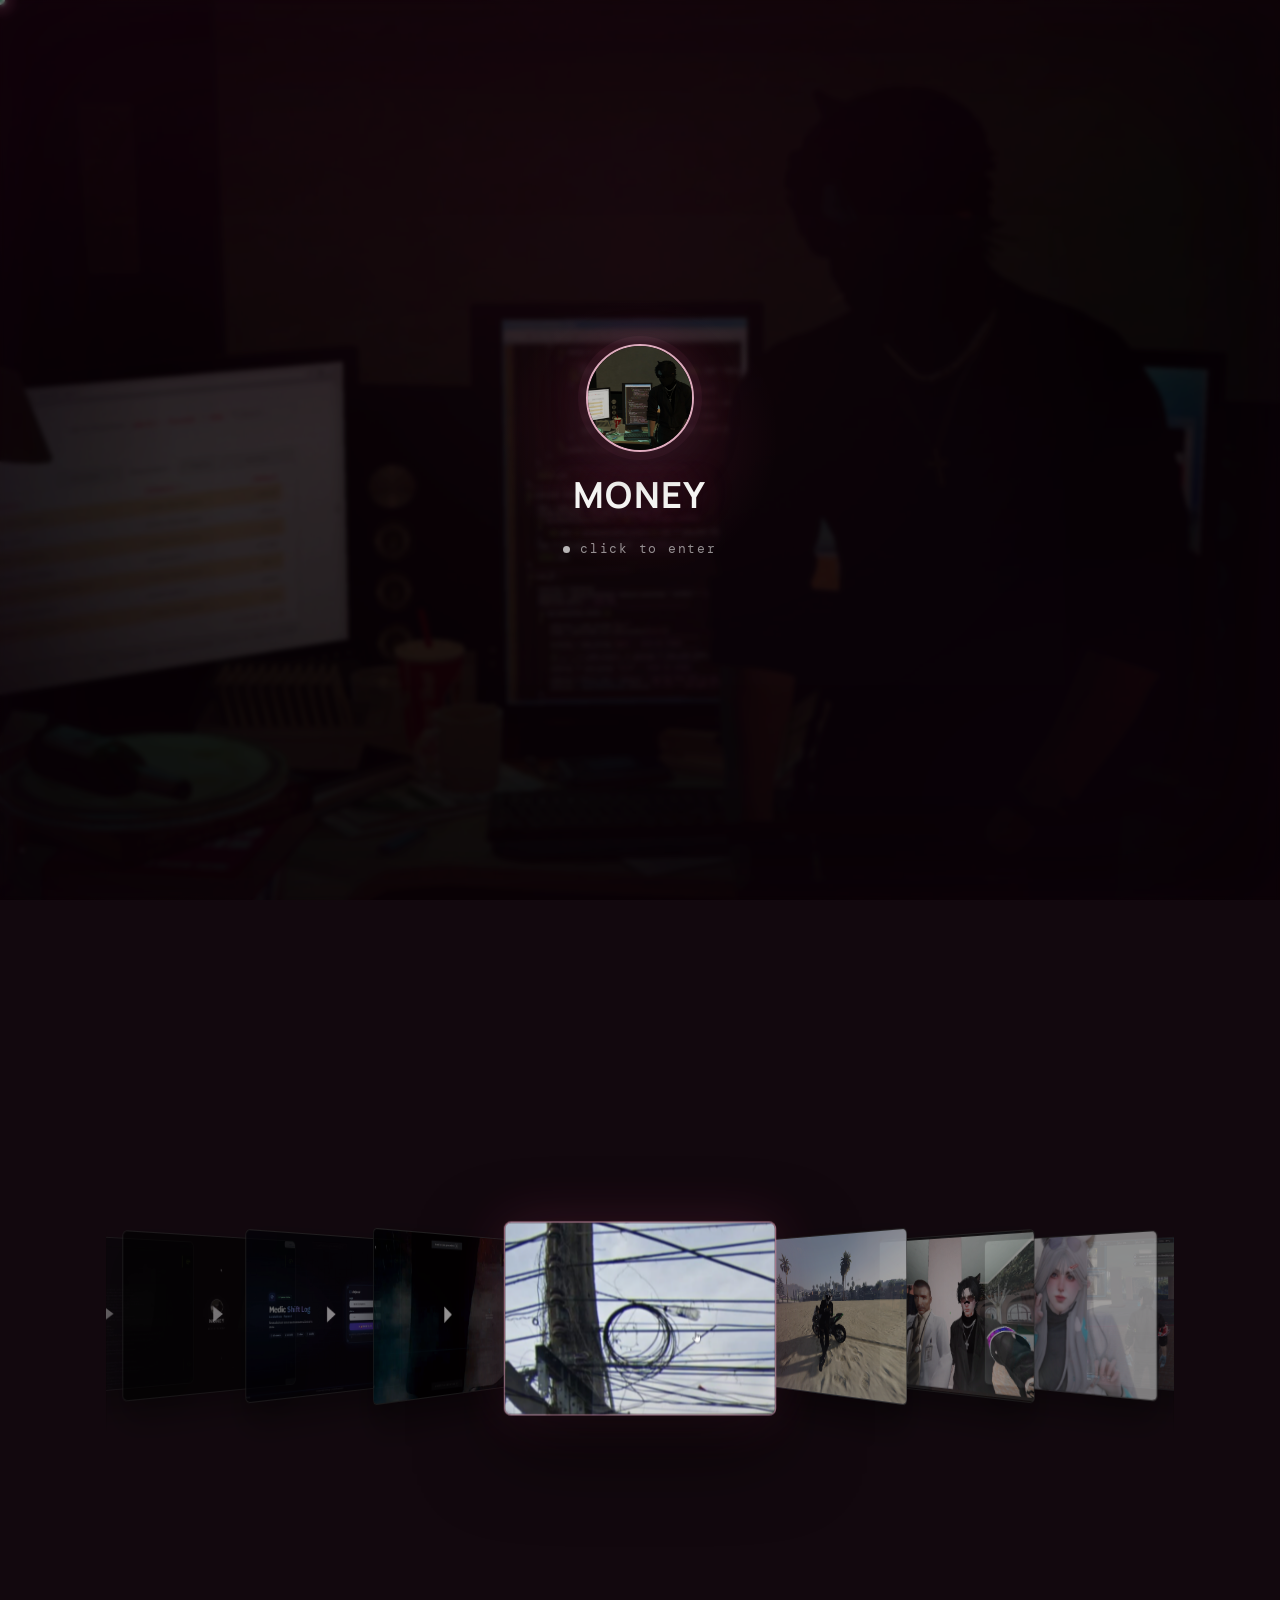
==== index.html @ 81a15182 "1111" ====
<!doctype html>
<html lang="th">
<head>
  <meta charset="UTF-8" />
  <meta name="viewport" content="width=device-width, initial-scale=1.0" />
  <title>talos · Profile</title>
  <link rel="preconnect" href="https://fonts.googleapis.com" />
  <link rel="preconnect" href="https://fonts.gstatic.com" crossorigin />
  <link href="https://fonts.googleapis.com/css2?family=DM+Mono:wght@400;500&family=Manrope:wght@400;500;600;700;800&display=swap" rel="stylesheet" />
  <link rel="stylesheet" href="style.css" />
  <link rel="stylesheet" href="theme-222.css" />
  <link rel="stylesheet" href="theme-noir.css" />
  <script src="https://cdnjs.cloudflare.com/ajax/libs/gsap/3.12.5/gsap.min.js" defer></script>
</head>
<body class="locked">
  <!-- Enter gate -->
  <div class="enter-gate" id="enterGate" role="button" tabindex="0" aria-label="คลิกเพื่อเข้าสู่โปรไฟล์">
    <div class="enter-inner">
      <div class="enter-avatar">
        <img src="photo.png" alt="" />
      </div>
      <h2 class="enter-name">MONEY</h2>
      <p class="enter-hint">
        <span class="enter-pulse"></span>
        click to enter
      </p>
    </div>
  </div>

  <!-- Scroll progress bar -->
  <div class="scroll-progress" id="scrollProgress" aria-hidden="true"></div>

  <!-- Soft custom cursor + trail -->
  <div class="cursor" id="cursor" aria-hidden="true"></div>
  <div class="cursor-glow" id="cursorGlow" aria-hidden="true"></div>
  <div class="cursor-trail" id="cursorTrail" aria-hidden="true"></div>

  <!-- Video Background -->
  <div class="video-bg" aria-hidden="true">
    <video id="bgVideo" autoplay muted loop playsinline poster="photo.png">
      <source src="" type="video/mp4" />
    </video>
  </div>
  <div class="video-overlay" aria-hidden="true"></div>
  <div class="noise" aria-hidden="true"></div>

  <!-- Floating particles -->
  <div class="particles" id="particles" aria-hidden="true"></div>

  <!-- Toast -->
  <div class="toast" id="toast" role="status" aria-live="polite"></div>

  <!-- Lightbox -->
  <div class="lightbox" id="lightbox" role="dialog" aria-modal="true" aria-label="ดูผลงานขนาดใหญ่" hidden>
    <button class="lightbox-close" id="lightboxClose" aria-label="ปิด">&times;</button>
    <button type="button" class="lightbox-nav lb-prev" id="lightboxPrev" aria-label="ก่อนหน้า">
      <svg viewBox="0 0 24 24"><path d="M15 18l-6-6 6-6"/></svg>
    </button>
    <button type="button" class="lightbox-nav lb-next" id="lightboxNext" aria-label="ถัดไป">
      <svg viewBox="0 0 24 24"><path d="M9 18l6-6-6-6"/></svg>
    </button>
    <div class="lightbox-frame">
      <img id="lightboxImg" src="" alt="" />
      <video id="lightboxVideo" playsinline controls hidden></video>
    </div>
    <p class="lightbox-caption" id="lightboxCaption"></p>
    <p class="lightbox-count" id="lightboxCount"></p>
  </div>

  <!-- ========== HERO / PROFILE ========== -->
  <section class="hero">
    <article class="profile" aria-label="Profile card">
      <div class="bio-sparkles" aria-hidden="true">
        <i></i><i></i><i></i><i></i><i></i><i></i><i></i><i></i>
        <i></i><i></i><i></i><i></i><i></i><i></i><i></i><i></i>
      </div>
      <div class="banner">
        <video id="bannerVideo" autoplay muted loop playsinline>
          <source src="" type="video/mp4" />
        </video>
        <div class="views-badge">
          <svg viewBox="0 0 24 24" fill="none" stroke="currentColor" stroke-width="2">
            <path d="M1 12s4-8 11-8 11 8 11 8-4 8-11 8-11-8-11-8z"/>
            <circle cx="12" cy="12" r="3"/>
          </svg>
          soft
        </div>
      </div>

      <div class="profile-body">
        <div class="avatar-row">
          <div class="avatar">
            <img src="photo.png" alt="prasitchok" />
          </div>
          <div class="name-block">
            <h1 class="name-scatter" id="nameScatter" aria-label="talos blackagency">talos blackagency</h1>
            <p class="status-pill" id="statusPill">
              <span class="status-dot"></span>
              <span id="statusText">online · quiet</span>
            </p>
            <p class="greeting" id="greeting" aria-live="polite"></p>
            <p class="tagline" id="tagline"><span class="typed"></span><span class="caret">|</span></p>
          </div>
        </div>

        <p class="bio">
          I don't know how much longer I can endure this,<br />
          but right now I'm so tired I can barely... hold it in.
        </p>

        <nav class="socials" aria-label="Social links">
          <a href="https://www.instagram.com/etml_1/?hl=en" target="_blank" rel="noopener noreferrer" aria-label="Instagram" data-toast="เปิด Instagram">
            <svg viewBox="0 0 24 24" aria-hidden="true">
              <rect x="3" y="3" width="18" height="18" rx="5"/>
              <circle cx="12" cy="12" r="4"/>
              <circle cx="17.5" cy="6.5" r="1.15"/>
            </svg>
          </a>
          <a href="https://www.facebook.com/prasitchok.chinarin" target="_blank" rel="noopener noreferrer" aria-label="Facebook" data-toast="เปิด Facebook">
            <svg viewBox="0 0 24 24" aria-hidden="true">
              <path d="M14 9h3V6h-3c-1.7 0-3 1.3-3 3v2H8v3h3v7h3v-7h3l1-3h-4V9c0-.6.4-1 1-1z"/>
            </svg>
          </a>
          <a href="https://open.spotify.com/user/315b37264nlsnpndjd7tzvykpffi?si=e87f2262fc4d4c30" target="_blank" rel="noopener noreferrer" aria-label="Spotify" data-toast="เปิด Spotify">
            <svg viewBox="0 0 24 24" aria-hidden="true">
              <circle cx="12" cy="12" r="10"/>
              <path class="wave" d="M7 9.2c3.4-1 7.2-.7 10.1.6M7.8 12.2c2.8-.7 5.9-.5 8.3.5M8.7 15c2.1-.4 4.4-.2 6.3.5"/>
            </svg>
          </a>
          <a href="https://steamcommunity.com/profiles/76561198766387422/" target="_blank" rel="noopener noreferrer" aria-label="Steam" data-toast="เปิด Steam">
            <svg viewBox="0 0 24 24" aria-hidden="true">
              <path d="M11.979 0C5.678 0 .511 4.86.022 11.19l6.432 2.658c.545-.371 1.203-.59 1.912-.59.063 0 .125.004.188.006l2.861-4.142V8.91c0-2.495 2.028-4.524 4.524-4.524 2.494 0 4.524 2.031 4.524 4.527s-2.03 4.525-4.524 4.525h-.105l-4.076 2.911c0 .052.004.105.004.159 0 1.875-1.515 3.396-3.39 3.396-1.635 0-3.016-1.173-3.331-2.727L.436 15.27C1.962 20.607 6.53 24 11.979 24c6.627 0 11.999-5.373 11.999-12S18.606 0 11.979 0zM7.544 18.21l-1.473-.608c.268.789.979 1.357 1.849 1.357 1.061 0 1.923-.865 1.923-1.923 0-.849-.583-1.563-1.369-1.799l1.523.628c.831.343 1.246 1.295.902 2.126-.343.831-1.294 1.247-2.125.902-.03-.012-.06-.027-.09-.042.0.0.0.0.0.0zm9.491-7.453c-1.666 0-3.018-1.352-3.018-3.019 0-1.666 1.352-3.018 3.018-3.018 1.667 0 3.019 1.352 3.019 3.018 0 1.667-1.352 3.019-3.019 3.019zm0-5.009c-1.1 0-1.99.889-1.99 1.99 0 1.1.89 1.991 1.99 1.991s1.991-.891 1.991-1.991c0-1.101-.891-1.99-1.991-1.99z"/>
            </svg>
          </a>
          <button class="share-btn" id="shareBtn" aria-label="Copy link" title="คัดลอกลิงก์" data-toast="คัดลอกลิงก์แล้ว">
            <svg viewBox="0 0 24 24" fill="none" stroke="currentColor" stroke-width="2" stroke-linecap="round" stroke-linejoin="round">
              <circle cx="18" cy="5" r="3"/><circle cx="6" cy="12" r="3"/><circle cx="18" cy="19" r="3"/>
              <path d="M8.59 13.51l6.83 3.98M15.41 6.51l-6.82 3.98"/>
            </svg>
          </button>
        </nav>

        <!-- Music player -->
        <div class="player" role="region" aria-label="Music player">
          <div class="player-cover" id="playerCover">
            <img src="photo.png" alt="" />
          </div>
          <div class="player-info">
            <div class="player-meta">
              <div class="player-title" id="playerTitle">Insomnia</div>
              <div class="player-artist" id="playerArtist">slowed + reverb</div>
            </div>
            <div class="progress-wrap">
              <span class="time" id="currentTime">0:00</span>
              <div class="progress" id="progress" role="slider" aria-label="Seek" aria-valuemin="0" aria-valuemax="100" aria-valuenow="0" tabindex="0">
                <div class="progress-bar" id="progressBar"></div>
              </div>
              <span class="time end" id="duration">2:42</span>
            </div>
            <!-- Simple visualizer -->
            <div class="viz" id="viz" aria-hidden="true">
              <span></span><span></span><span></span><span></span><span></span><span></span><span></span><span></span>
            </div>
            <!-- Lyrics snippet -->
            <p class="lyrics-snippet" id="lyricsSnippet" aria-live="polite"></p>
          </div>
          <div class="player-controls">
            <div class="vol-wrap">
              <button class="ctrl-btn vol-btn" id="muteBtn" aria-label="Mute / Unmute" title="ปิดเสียง">
                <svg id="volIcon" viewBox="0 0 24 24"><path d="M11 5L6 9H2v6h4l5 4V5zm7.07 1.93a9 9 0 0 1 0 10.14M15.54 8.46a5 5 0 0 1 0 7.08"/></svg>
              </button>
              <input type="range" class="vol-slider" id="volSlider" min="0" max="1" step="0.02" value="0.7" aria-label="Volume" />
            </div>
            <button class="ctrl-btn play-btn" id="playBtn" aria-label="Play / Pause" title="เล่น / หยุด (Space)">
              <svg id="playIcon" viewBox="0 0 24 24"><path d="M8 5v14l11-7z"/></svg>
            </button>
          </div>
        </div>
      </div>
    </article>

    <div class="scroll-hint" aria-hidden="true">
      <span>scroll</span>
      <svg viewBox="0 0 24 24" fill="none" stroke="currentColor" stroke-width="2">
        <path d="M12 5v14M5 12l7 7 7-7"/>
      </svg>
    </div>
  </section>

  <!-- ========== WORKS · COVERFLOW ========== -->
  <section class="works" id="works" aria-label="ผลงาน">
    <header class="works-header reveal">
      <h2>ผลงาน · Works</h2>
      <p>coverflow · photos · clips</p>
    </header>

    <div class="orbit-filters reveal" role="tablist" aria-label="ประเภทผลงาน">
      <button type="button" class="orbit-filter is-active" data-filter="all" role="tab" aria-selected="true">ทั้งหมด</button>
      <button type="button" class="orbit-filter" data-filter="photo" role="tab" aria-selected="false">ภาพ</button>
      <button type="button" class="orbit-filter" data-filter="video" role="tab" aria-selected="false">วิดีโอ</button>
    </div>

    <div class="cf-stage reveal" id="cfStage">
      <div class="cf-viewport" id="cfViewport">
        <div class="cf-track" id="cfTrack"></div>
      </div>

      <div class="cf-meta">
        <span class="orbit-tag" id="cfTag">photo</span>
        <h3 class="cf-title" id="cfTitle">Light City · night drive</h3>
        <p class="cf-sub" id="cfSub">FiveM still</p>
      </div>

      <div class="orbit-controls">
        <button type="button" class="orbit-nav" id="cfPrev" aria-label="ก่อนหน้า">
          <svg viewBox="0 0 24 24"><path d="M15 18l-6-6 6-6"/></svg>
        </button>
        <button type="button" class="orbit-nav" id="cfNext" aria-label="ถัดไป">
          <svg viewBox="0 0 24 24"><path d="M9 18l6-6-6-6"/></svg>
        </button>
      </div>
    </div>

    <p class="orbit-hint">drag · click cover · autoflow</p>
  </section>

  <!-- Footer -->
  <footer class="site-footer">
    <p>© 2026 talos blackagency · soft nights only</p>
  </footer>

  <audio id="audio" preload="metadata" loop>
    <source src="Insomnia slowed reverb.mp3" type="audio/mpeg" />
  </audio>

  <script>
    /* ========== Random video pair (bg + banner) + theme/song ========== */
    (function () {
      const clips = [
        'ssstik.io_@soul.blr_1779080280199.mp4',
        '222.mp4'
      ];
      const pick = clips[Math.floor(Math.random() * clips.length)];
      window.__bgClip = pick;
      const profileImage = pick === 'ssstik.io_@soul.blr_1779080280199.mp4'
        ? 'photo.png'
        : 'photo.png';
      document.querySelectorAll('.enter-avatar img, .avatar img, .player-cover img').forEach((img) => {
        img.src = profileImage;
      });

      const bg = document.getElementById('bgVideo');
      const banner = document.getElementById('bannerVideo');
      if (bg) {
        const src = bg.querySelector('source');
        if (src) src.src = pick;
        bg.load();
      }
      if (banner) {
        const src = banner.querySelector('source');
        if (src) src.src = pick;
        banner.load();
      }

      // ssstik.io (rain/kingslayer edit) → ธีม noir แดง-เหล็กเย็น
      window.__audioStartAt = 0;
      if (pick === 'ssstik.io_@soul.blr_1779080280199.mp4') {
        document.body.classList.add('theme-noir');
      }

      // 222.mp4 → ธีมอุ่น + เพลง Ariana remix (เริ่มที่ 0:33)
      if (pick === '222.mp4') {
        document.body.classList.add('theme-alt');
        window.__audioStartAt = 33;
        const audio = document.getElementById('audio');
        const srcEl = audio && audio.querySelector('source');
        if (srcEl) {
          srcEl.src = 'bye-into-you-remix.mp3';
          audio.load();
        }
        const title = document.getElementById('playerTitle');
        const artist = document.getElementById('playerArtist');
        const durationEl = document.getElementById('duration');
        if (title) title.textContent = 'bye × Into You';
        if (artist) artist.textContent = 'Ariana Grande · Altare Remix';
        if (durationEl) durationEl.textContent = '9:50';

        if (audio) {
          const seekStart = () => {
            if (audio.currentTime < window.__audioStartAt) {
              audio.currentTime = window.__audioStartAt;
            }
          };
          audio.addEventListener('loadedmetadata', seekStart);
          audio.addEventListener('canplay', seekStart);
        }
      }
    })();

    /* ========== Enter gate ========== */
    const enterGate = document.getElementById('enterGate');
    const reduceMotion = window.matchMedia('(prefers-reduced-motion: reduce)').matches;
    const isTouch = matchMedia('(hover: none), (pointer: coarse)').matches;

    function enterSite() {
      if (!document.body.classList.contains('locked')) return;
      document.body.classList.remove('locked');
      document.body.classList.add('entered');
      enterGate.classList.add('fade-out');
      setTimeout(() => {
        enterGate.style.display = 'none';
      }, reduceMotion ? 0 : 700);

      // เริ่มเพลงทันทีเมื่อกด enter
      const bgAudio = document.getElementById('audio');
      if (bgAudio) {
        const startAt = window.__audioStartAt || 0;
        if (startAt > 0) bgAudio.currentTime = startAt;
        bgAudio.play().catch(() => {});
      }
    }

    if (enterGate) {
      enterGate.addEventListener('click', enterSite);
      enterGate.addEventListener('keydown', (e) => {
        if (e.code === 'Enter' || e.code === 'Space') {
          e.preventDefault();
          enterSite();
        }
      });
    }

    /* ========== Soft custom cursor + trail ========== */
    const cursor = document.getElementById('cursor');
    const cursorGlow = document.getElementById('cursorGlow');
    const cursorTrail = document.getElementById('cursorTrail');

    if (!isTouch && !reduceMotion) {
      document.body.classList.add('has-custom-cursor');
      let cx = 0, cy = 0, gx = 0, gy = 0;
      const trailDots = [];
      const TRAIL_COUNT = 10;

      for (let i = 0; i < TRAIL_COUNT; i++) {
        const d = document.createElement('span');
        d.className = 'trail-dot';
        d.style.opacity = String(0.35 * (1 - i / TRAIL_COUNT));
        d.style.width = d.style.height = (5 - i * 0.28) + 'px';
        cursorTrail.appendChild(d);
        trailDots.push({ el: d, x: 0, y: 0 });
      }

      window.addEventListener('mousemove', (e) => {
        cx = e.clientX;
        cy = e.clientY;
        cursor.style.transform = `translate3d(${cx}px, ${cy}px, 0)`;
      }, { passive: true });

      function glowLoop() {
        gx += (cx - gx) * 0.12;
        gy += (cy - gy) * 0.12;
        cursorGlow.style.transform = `translate3d(${gx}px, ${gy}px, 0)`;

        let px = cx, py = cy;
        for (let i = 0; i < trailDots.length; i++) {
          const d = trailDots[i];
          d.x += (px - d.x) * (0.28 - i * 0.018);
          d.y += (py - d.y) * (0.28 - i * 0.018);
          d.el.style.transform = `translate3d(${d.x}px, ${d.y}px, 0)`;
          px = d.x;
          py = d.y;
        }
        requestAnimationFrame(glowLoop);
      }
      glowLoop();

      document.querySelectorAll('a, button, .slide, .slider-btn, .progress, .ctrl-btn, .vol-slider, .share-btn, .cf-cover').forEach((el) => {
        el.addEventListener('mouseenter', () => document.body.classList.add('cursor-hover'));
        el.addEventListener('mouseleave', () => document.body.classList.remove('cursor-hover'));
      });
    }

    /* ========== Time-of-day greeting ========== */
    (function () {
      const el = document.getElementById('greeting');
      if (!el) return;
      function pad(n) { return String(n).padStart(2, '0'); }
      function updateGreeting() {
        const now = new Date();
        const h = now.getHours();
        const m = now.getMinutes();
        let phrase = 'good evening';
        if (h >= 5 && h < 12) phrase = 'good morning';
        else if (h >= 12 && h < 17) phrase = 'good afternoon';
        else if (h >= 17 && h < 21) phrase = 'good evening';
        else phrase = 'good night';
        el.textContent = phrase + ' · ' + pad(h) + ':' + pad(m);
      }
      updateGreeting();
      setInterval(updateGreeting, 30000);
    })();

    /* ========== Toast ========== */
    const toastEl = document.getElementById('toast');
    let toastTimer = null;
    function showToast(msg) {
      toastEl.textContent = msg;
      toastEl.classList.add('show');
      clearTimeout(toastTimer);
      toastTimer = setTimeout(() => toastEl.classList.remove('show'), 2200);
    }

    document.querySelectorAll('.socials a').forEach((a) => {
      a.addEventListener('click', () => {
        const msg = a.getAttribute('data-toast') || 'เปิดลิงก์';
        showToast(msg);
      });
    });

    /* ========== Share / Copy link ========== */
    const shareBtn = document.getElementById('shareBtn');
    shareBtn.addEventListener('click', async () => {
      const url = window.location.href;
      try {
        await navigator.clipboard.writeText(url);
        showToast('คัดลอกลิงก์แล้ว ✓');
      } catch {
        // fallback
        const ta = document.createElement('textarea');
        ta.value = url;
        ta.style.position = 'fixed';
        ta.style.opacity = '0';
        document.body.appendChild(ta);
        ta.select();
        try {
          document.execCommand('copy');
          showToast('คัดลอกลิงก์แล้ว ✓');
        } catch {
          showToast('คัดลอกไม่สำเร็จ');
        }
        document.body.removeChild(ta);
      }
    });

    /* ========== Typing effect (tagline) ========== */
    const typedEl = document.querySelector('.typed');
    const caretEl = document.querySelector('.caret');
    const phrases = ['quiet soul · soft nights', 'เก็บความเงียบไว้', 'slow songs · blurry lights'];
    let phraseIdx = 0, charIdx = 0, deleting = false;

    function typeLoop() {
      if (!typedEl) return;
      const current = phrases[phraseIdx];
      if (!deleting) {
        typedEl.textContent = current.slice(0, charIdx + 1);
        charIdx++;
        if (charIdx === current.length) {
          deleting = true;
          setTimeout(typeLoop, 1800);
          return;
        }
        setTimeout(typeLoop, 70 + Math.random() * 40);
      } else {
        typedEl.textContent = current.slice(0, charIdx - 1);
        charIdx--;
        if (charIdx === 0) {
          deleting = false;
          phraseIdx = (phraseIdx + 1) % phrases.length;
          setTimeout(typeLoop, 400);
          return;
        }
        setTimeout(typeLoop, 35);
      }
    }
    if (!reduceMotion) setTimeout(typeLoop, 600);
    else if (typedEl) typedEl.textContent = phrases[0];

    /* ========== Name scatter — spring physics ========== */
    (function () {
      const nameEl = document.getElementById('nameScatter');
      if (!nameEl || reduceMotion || isTouch) return;

      const text = nameEl.textContent.trim();
      nameEl.textContent = '';
      const letters = [];

      for (let i = 0; i < text.length; i++) {
        const ch = text[i];
        const span = document.createElement('span');
        span.className = 'letter' + (ch === ' ' ? ' space' : '');
        span.textContent = ch === ' ' ? '\u00A0' : ch;
        nameEl.appendChild(span);
        letters.push({ el: span, x: 0, y: 0, vx: 0, vy: 0 });
      }

      const RADIUS = 120;
      const STRENGTH = 2.8;
      const STIFFNESS = 0.08;
      const DAMPING = 0.78;
      const MAX_FORCE = 48;

      let mouseX = -9999, mouseY = -9999;
      let raf = null;

      function onMove(e) {
        mouseX = e.clientX;
        mouseY = e.clientY;
        if (!raf) raf = requestAnimationFrame(tick);
      }

      function onLeave() {
        mouseX = -9999;
        mouseY = -9999;
        if (!raf) raf = requestAnimationFrame(tick);
      }

      function tick() {
        let stillMoving = false;
        for (let i = 0; i < letters.length; i++) {
          const L = letters[i];
          if (L.el.classList.contains('space')) continue;

          const rect = L.el.getBoundingClientRect();
          const cx = rect.left + rect.width / 2 - L.x;
          const cy = rect.top + rect.height / 2 - L.y;
          const dx = cx + L.x - mouseX;
          const dy = cy + L.y - mouseY;
          const dist = Math.sqrt(dx * dx + dy * dy) || 0.001;

          let fx = 0, fy = 0;
          if (dist < RADIUS) {
            const t = 1 - dist / RADIUS;
            const force = Math.min(MAX_FORCE, STRENGTH * t * t * 40);
            fx = (dx / dist) * force;
            fy = (dy / dist) * force;
            L.el.classList.add('is-active');
          } else {
            L.el.classList.remove('is-active');
          }

          fx += -L.x * STIFFNESS;
          fy += -L.y * STIFFNESS;

          L.vx = (L.vx + fx) * DAMPING;
          L.vy = (L.vy + fy) * DAMPING;
          L.x += L.vx;
          L.y += L.vy;

          if (Math.abs(L.vx) < 0.02 && Math.abs(L.vy) < 0.02 &&
              Math.abs(L.x) < 0.15 && Math.abs(L.y) < 0.15) {
            L.vx = L.vy = 0;
            L.x = L.y = 0;
          } else {
            stillMoving = true;
          }

          L.el.style.transform = `translate3d(${L.x.toFixed(2)}px, ${L.y.toFixed(2)}px, 0)`;
        }

        if (stillMoving) raf = requestAnimationFrame(tick);
        else raf = null;
      }

      window.addEventListener('mousemove', onMove, { passive: true });
      nameEl.addEventListener('mouseleave', onLeave);
    })();

    /* ========== Music player ========== */
    const audio = document.getElementById('audio');
    const playBtn = document.getElementById('playBtn');
    const playIcon = document.getElementById('playIcon');
    const muteBtn = document.getElementById('muteBtn');
    const volIcon = document.getElementById('volIcon');
    const volSlider = document.getElementById('volSlider');
    const progress = document.getElementById('progress');
    const progressBar = document.getElementById('progressBar');
    const currentTimeEl = document.getElementById('currentTime');
    const durationEl = document.getElementById('duration');
    const playerCover = document.getElementById('playerCover');
    const viz = document.getElementById('viz');
    const lyricsSnippet = document.getElementById('lyricsSnippet');
    const statusText = document.getElementById('statusText');
    const statusPill = document.getElementById('statusPill');

    const playSvg = '<path d="M8 5v14l11-7z"/>';
    const pauseSvg = '<path d="M6 5h4v14H6zm8 0h4v14h-4z"/>';
    const volOnSvg = '<path d="M11 5L6 9H2v6h4l5 4V5zm7.07 1.93a9 9 0 0 1 0 10.14M15.54 8.46a5 5 0 0 1 0 7.08"/>';
    const volOffSvg = '<path d="M11 5L6 9H2v6h4l5 4V5zM23 9l-6 6M17 9l6 6"/>';
    const volLowSvg = '<path d="M11 5L6 9H2v6h4l5 4V5zm5.54 3.46a5 5 0 0 1 0 7.08"/>';

    // Time-synced lyrics (instrumental / no clear vocals)
    const lyricsTimeline = [
      { t: 0, text: '' }
    ];
    let lastLyricText = null;

    function updateLyrics() {
      if (!lyricsSnippet || audio.paused) return;
      const t = audio.currentTime;
      let line = '';
      for (let i = lyricsTimeline.length - 1; i >= 0; i--) {
        if (t >= lyricsTimeline[i].t) {
          line = lyricsTimeline[i].text;
          break;
        }
      }
      if (line !== lastLyricText) {
        lastLyricText = line;
        if (!line) {
          lyricsSnippet.classList.remove('show');
          setTimeout(() => { if (!lastLyricText) lyricsSnippet.textContent = ''; }, 280);
        } else {
          lyricsSnippet.classList.remove('show');
          setTimeout(() => {
            if (lastLyricText === line) {
              lyricsSnippet.textContent = line;
              lyricsSnippet.classList.add('show');
            }
          }, 160);
        }
      }
    }

    function stopLyrics() {
      lastLyricText = null;
      if (lyricsSnippet) {
        lyricsSnippet.classList.remove('show');
        setTimeout(() => { lyricsSnippet.textContent = ''; }, 280);
      }
    }

    function formatTime(s) {
      if (!isFinite(s)) return '0:00';
      const m = Math.floor(s / 60);
      const sec = Math.floor(s % 60);
      return m + ':' + String(sec).padStart(2, '0');
    }

    function updateVolIcon(vol, muted) {
      if (muted || vol === 0) {
        volIcon.innerHTML = volOffSvg;
      } else if (vol < 0.45) {
        volIcon.innerHTML = volLowSvg;
      } else {
        volIcon.innerHTML = volOnSvg;
      }
    }

    // Init volume
    audio.volume = parseFloat(volSlider.value);
    updateVolIcon(audio.volume, audio.muted);

    function togglePlay() {
      if (audio.paused) {
        const startAt = window.__audioStartAt || 0;
        // ถ้ายังอยู่ก่อนจุดเริ่ม (รวมตอน loop กลับมา) → กระโดดไปจุดเริ่ม
        if (startAt > 0 && audio.currentTime < startAt) {
          audio.currentTime = startAt;
        }
        audio.play().catch(() => {});
      } else {
        audio.pause();
      }
    }

    audio.addEventListener('loadedmetadata', () => {
      durationEl.textContent = formatTime(audio.duration);
      const startAt = window.__audioStartAt || 0;
      if (startAt > 0 && audio.currentTime < startAt) {
        audio.currentTime = startAt;
      }
    });

    audio.addEventListener('timeupdate', () => {
      if (!audio.duration) return;
      // หลัง loop กลับไปต้นไฟล์ → กระโดดไปจุดเริ่มธีม 222
      const startAt = window.__audioStartAt || 0;
      if (startAt > 0 && audio.currentTime < startAt - 0.15 && audio.currentTime < 1) {
        audio.currentTime = startAt;
      }
      const pct = (audio.currentTime / audio.duration) * 100;
      progressBar.style.width = pct + '%';
      progress.setAttribute('aria-valuenow', Math.round(pct));
      currentTimeEl.textContent = formatTime(audio.currentTime);
      updateLyrics();
    });

    playBtn.addEventListener('click', togglePlay);

    muteBtn.addEventListener('click', () => {
      audio.muted = !audio.muted;
      updateVolIcon(audio.volume, audio.muted);
      muteBtn.setAttribute('aria-label', audio.muted ? 'Unmute' : 'Mute');
      showToast(audio.muted ? 'ปิดเสียง' : 'เปิดเสียง');
    });

    volSlider.addEventListener('input', () => {
      const v = parseFloat(volSlider.value);
      audio.volume = v;
      if (v > 0 && audio.muted) {
        audio.muted = false;
      }
      updateVolIcon(v, audio.muted);
    });

    /* Drag + click seek */
    let seeking = false;
    function seekFromEvent(e) {
      const rect = progress.getBoundingClientRect();
      const clientX = e.touches ? e.touches[0].clientX : e.clientX;
      const x = Math.max(0, Math.min(1, (clientX - rect.left) / rect.width));
      if (audio.duration) {
        audio.currentTime = x * audio.duration;
        progressBar.style.width = (x * 100) + '%';
        lastLyricText = null;
        updateLyrics();
      }
    }

    progress.addEventListener('mousedown', (e) => {
      seeking = true;
      seekFromEvent(e);
      e.preventDefault();
    });
    progress.addEventListener('touchstart', (e) => {
      seeking = true;
      seekFromEvent(e);
    }, { passive: true });

    window.addEventListener('mousemove', (e) => { if (seeking) seekFromEvent(e); });
    window.addEventListener('touchmove', (e) => { if (seeking) seekFromEvent(e); }, { passive: true });
    window.addEventListener('mouseup', () => { seeking = false; });
    window.addEventListener('touchend', () => { seeking = false; });

    progress.addEventListener('click', (e) => {
      if (!seeking) seekFromEvent(e);
    });

    /* Spacebar play/pause */
    window.addEventListener('keydown', (e) => {
      if (e.code === 'Space' && !e.repeat) {
        const tag = (e.target.tagName || '').toLowerCase();
        if (tag === 'input' || tag === 'textarea' || e.target.isContentEditable) return;
        e.preventDefault();
        togglePlay();
      }
      if (e.code === 'Escape') closeLightbox();
    });

    audio.addEventListener('pause', () => {
      playIcon.innerHTML = playSvg;
      playerCover.classList.remove('spinning');
      viz.classList.remove('active');
      stopLyrics();
      statusText.textContent = 'online · quiet';
      statusPill.classList.remove('listening');
    });
    audio.addEventListener('play', () => {
      playIcon.innerHTML = pauseSvg;
      playerCover.classList.add('spinning');
      viz.classList.add('active');
      lastLyricText = null; // force refresh on resume/seek
      updateLyrics();
      statusText.textContent = 'online · listening';
      statusPill.classList.add('listening');
    });

    /* ========== Scroll progress bar ========== */
    const scrollProgress = document.getElementById('scrollProgress');
    function updateScrollProgress() {
      const scrollTop = window.scrollY || document.documentElement.scrollTop;
      const docHeight = document.documentElement.scrollHeight - window.innerHeight;
      const pct = docHeight > 0 ? (scrollTop / docHeight) * 100 : 0;
      scrollProgress.style.width = pct + '%';
    }
    window.addEventListener('scroll', updateScrollProgress, { passive: true });
    updateScrollProgress();

    /* ========== Lightbox ========== */
    const lightbox = document.getElementById('lightbox');
    const lightboxImg = document.getElementById('lightboxImg');
    const lightboxVideo = document.getElementById('lightboxVideo');
    const lightboxCaption = document.getElementById('lightboxCaption');
    const lightboxCount = document.getElementById('lightboxCount');
    const lightboxClose = document.getElementById('lightboxClose');
    const lightboxPrev = document.getElementById('lightboxPrev');
    const lightboxNext = document.getElementById('lightboxNext');
    let lbPool = [];
    let lbIndex = 0;

    function stopLightboxVideo() {
      if (!lightboxVideo) return;
      lightboxVideo.pause();
      lightboxVideo.removeAttribute('src');
      while (lightboxVideo.firstChild) lightboxVideo.removeChild(lightboxVideo.firstChild);
      lightboxVideo.hidden = true;
    }

    function renderLightboxItem() {
      const it = lbPool[lbIndex];
      if (!it) return;
      stopLightboxVideo();
      if (it.type === 'video') {
        lightboxImg.hidden = true;
        lightboxImg.src = '';
        lightboxVideo.hidden = false;
        lightboxVideo.poster = it.poster || '';
        const source = document.createElement('source');
        source.src = it.src;
        source.type = 'video/mp4';
        lightboxVideo.appendChild(source);
        lightboxVideo.load();
        lightboxVideo.play().catch(() => {});
      } else {
        lightboxVideo.hidden = true;
        lightboxImg.hidden = false;
        lightboxImg.src = it.src;
        lightboxImg.alt = it.caption;
      }
      lightboxCaption.textContent = it.caption || '';
      if (lightboxCount) {
        lightboxCount.textContent = (lbIndex + 1) + ' / ' + lbPool.length;
      }
    }

    function openLightbox(pool, index) {
      lbPool = pool && pool.length ? pool : [];
      lbIndex = Math.max(0, Math.min(index || 0, lbPool.length - 1));
      if (!lbPool.length) return;
      lightbox.hidden = false;
      renderLightboxItem();
      requestAnimationFrame(() => lightbox.classList.add('open'));
      document.body.style.overflow = 'hidden';
    }

    function closeLightbox() {
      lightbox.classList.remove('open');
      stopLightboxVideo();
      setTimeout(() => {
        lightbox.hidden = true;
        lightboxImg.src = '';
        document.body.style.overflow = '';
      }, 280);
    }

    function lightboxGo(delta) {
      if (!lbPool.length) return;
      lbIndex = (lbIndex + delta + lbPool.length) % lbPool.length;
      renderLightboxItem();
    }

    lightboxClose.addEventListener('click', closeLightbox);
    lightbox.addEventListener('click', (e) => {
      if (e.target === lightbox) closeLightbox();
    });
    lightboxPrev?.addEventListener('click', (e) => { e.stopPropagation(); lightboxGo(-1); });
    lightboxNext?.addEventListener('click', (e) => { e.stopPropagation(); lightboxGo(1); });

    /* ========== Coverflow Showcase ========== */
    (function () {
      const items = [
        { type: 'photo', src: 'image.png', caption: 'Light City · night drive', sub: 'FiveM still' },
        { type: 'photo', src: 'image1.png', caption: 'Talos · character still', sub: 'Portrait' },
        { type: 'photo', src: 'work-lightcity.png', caption: 'Light City · street lights', sub: 'Night city' },
        { type: 'photo', src: 'talos.png', caption: 'Talos · portrait', sub: 'Character' },
        { type: 'photo', src: '35ffb9fc-7023-404c-ab7f-39dd9eb3000f.jpg', caption: 'FiveM · night scene', sub: 'Scene' },
        { type: 'photo', src: '409e1687-d366-41a8-bccb-88c36313e09d.jpg', caption: 'FiveM · moment', sub: 'Moment' },
        { type: 'photo', src: '687089b8-09f9-4f2e-b01a-3ca0cbc752e9.jpg', caption: 'FiveM · clip still', sub: 'Still' },
        { type: 'photo', src: 'MedalTVGrandTheftAutoVFiveM20260705201322842.jpg', caption: 'FiveM · street', sub: 'Street' },
        { type: 'photo', src: 'MedalTVGrandTheftAutoVFiveM20260707224833032.thumbnail.jpg', caption: 'FiveM · thumbnail', sub: 'Capture' },
        { type: 'photo', src: 'monkey-roof.png', caption: 'FiveM · roof monkey', sub: 'Fun' },
        { type: 'photo', src: '6.png', caption: 'Art · officer portrait', sub: 'Art' },
        { type: 'photo', src: '5.2.png', caption: 'FiveM · desert chase', sub: 'Action' },
        { type: 'photo', src: '4.png', caption: 'FiveM · park pest', sub: 'Moment' },
        { type: 'photo', src: '3.png', caption: 'FiveM · medic crew', sub: 'Crew' },
        { type: 'photo', src: '2.png', caption: 'FiveM · xero crew', sub: 'Crew' },
        { type: 'photo', src: '1.png', caption: 'FiveM · highway bikers', sub: 'Ride' },
        { type: 'photo', src: '7.png', caption: 'FiveM · highway bikers', sub: 'Ride' },
        { type: 'video', src: '1.1.mp4', poster: 'vid-1.1.jpg', caption: 'Clip 01 · FiveM moment', sub: '0:06 · gameplay' },
        { type: 'video', src: '1.2.mp4', poster: 'vid-1.2.jpg', caption: 'Clip 02 · FiveM moment', sub: '0:13 · gameplay' },
        { type: 'video', src: '1.3.mp4', poster: 'vid-1.3.jpg', caption: 'Clip 03 · FiveM moment', sub: '0:13 · gameplay' },
        { type: 'video', src: '1.4.mp4', poster: 'vid-1.4.jpg', caption: 'Clip 04 · FiveM moment', sub: '0:13 · gameplay' }
      ];

      const stage = document.getElementById('cfStage');
      const track = document.getElementById('cfTrack');
      const titleEl = document.getElementById('cfTitle');
      const subEl = document.getElementById('cfSub');
      const tagEl = document.getElementById('cfTag');
      const prevBtn = document.getElementById('cfPrev');
      const nextBtn = document.getElementById('cfNext');
      const autoBtn = document.getElementById('cfAuto');
      const filters = Array.from(document.querySelectorAll('.orbit-filter'));
      if (!stage || !track) return;

      let filter = 'all';
      let pool = items.slice();
      let pos = 0;
      let active = 0;
      let autoSpin = !reduceMotion;
      let dragging = false;
      let lastX = 0;
      let dragAcc = 0;
      let autoTimer = null;
      let nodes = [];

      function visiblePool() {
        if (filter === 'all') return items.slice();
        return items.filter((it) => it.type === filter);
      }

      function pauseCoverVideos() {
        nodes.forEach((el) => {
          const v = el.querySelector('video');
          if (v) { v.pause(); v.currentTime = 0; }
        });
      }

      function buildCovers() {
        pool = visiblePool();
        if (!pool.length) pool = items.slice();
        pos = Math.min(pos, pool.length - 1);
        if (pos < 0) pos = 0;
        active = Math.round(pos);
        track.innerHTML = '';
        nodes = pool.map((it, i) => {
          const el = document.createElement('button');
          el.type = 'button';
          el.className = 'cf-cover' + (it.type === 'video' ? ' is-video' : '');
          el.setAttribute('aria-label', it.caption);

          const face = document.createElement('div');
          face.className = 'cf-face';

          const thumb = document.createElement('img');
          thumb.src = it.type === 'video' ? (it.poster || it.src) : it.src;
          thumb.alt = '';
          thumb.draggable = false;
          face.appendChild(thumb);

          if (it.type === 'video') {
            const vid = document.createElement('video');
            vid.playsInline = true;
            vid.preload = 'none';
            vid.muted = true;
            vid.loop = true;
            vid.poster = it.poster || '';
            vid.setAttribute('src', it.src);
            face.appendChild(vid);

            const badge = document.createElement('span');
            badge.className = 'cf-badge';
            badge.innerHTML = '<svg viewBox="0 0 24 24"><path d="M8 5v14l11-7z"/></svg>';
            face.appendChild(badge);
          }

          el.appendChild(face);

          const reflect = document.createElement('div');
          reflect.className = 'cf-reflect';
          const rimg = document.createElement('img');
          rimg.src = it.type === 'video' ? (it.poster || it.src) : it.src;
          rimg.alt = '';
          rimg.draggable = false;
          reflect.appendChild(rimg);
          el.appendChild(reflect);

          el.addEventListener('click', (e) => {
            if (Math.abs(dragAcc) > 14) return;
            const idx = Math.round(pos);
            if (i === idx) {
              openLightbox(pool, i);
            } else {
              goTo(i, true);
              bumpAuto();
            }
          });
          track.appendChild(el);
          return el;
        });
        layout(false);
        showMeta();
      }

      function layout(animate) {
        const n = nodes.length || 1;
        const mobile = window.innerWidth < 640;
        const step = mobile ? 88 : 124;
        const jut = mobile ? 42 : 72;
        stage.classList.toggle('is-dragging', dragging);
        nodes.forEach((el, i) => {
          let d = i - pos;
          if (d > n / 2) d -= n;
          if (d < -n / 2) d += n;
          const abs = Math.abs(d);
          const sign = abs < 0.001 ? 0 : (d < 0 ? -1 : 1);
          const x = d * step + sign * jut;
          const rot = sign * -64;
          const z = (1 - Math.min(abs, 1)) * 170 - abs * 18;
          el.style.transition = (animate && !dragging && !reduceMotion)
            ? 'transform 0.62s cubic-bezier(0.22, 1, 0.36, 1), opacity 0.45s ease'
            : (dragging || reduceMotion ? 'none' : '');
          el.style.transform = `translate3d(${x}px, 0, ${z}px) rotateY(${rot}deg)`;
          el.style.zIndex = String(Math.round(120 - abs * 6));
          el.style.opacity = abs > 6.2 ? '0' : String(Math.max(0.28, 1 - abs * 0.11));
          el.style.visibility = abs > 7 ? 'hidden' : 'visible';
          el.classList.toggle('is-active', Math.round(pos) === i);
          el.classList.toggle('is-side', abs >= 0.45);
          el.tabIndex = Math.round(pos) === i ? 0 : -1;
        });
      }

      function showMeta() {
        const it = pool[Math.round(pos)];
        if (!it) return;
        if (titleEl) titleEl.textContent = it.caption;
        if (subEl) subEl.textContent = it.sub || '';
        if (tagEl) {
          tagEl.textContent = it.type;
          tagEl.dataset.type = it.type;
        }
      }

      function goTo(index, animate) {
        if (!pool.length) return;
        pauseCoverVideos();
        const n = pool.length;
        pos = ((index % n) + n) % n;
        active = Math.round(pos);
        layout(animate !== false);
        showMeta();
      }

      function go(delta) {
        goTo(Math.round(pos) + delta, true);
      }

      function bumpAuto() {
        if (autoTimer) { clearInterval(autoTimer); autoTimer = null; }
        if (!autoSpin || reduceMotion) return;
        autoTimer = setInterval(() => {
          if (dragging || (lightbox && !lightbox.hidden)) return;
          go(1);
        }, 3800);
      }

      filters.forEach((btn) => {
        btn.addEventListener('click', () => {
          filters.forEach((b) => {
            b.classList.toggle('is-active', b === btn);
            b.setAttribute('aria-selected', b === btn ? 'true' : 'false');
          });
          filter = btn.getAttribute('data-filter') || 'all';
          pos = 0;
          buildCovers();
          bumpAuto();
        });
      });

      prevBtn?.addEventListener('click', () => { go(-1); bumpAuto(); });
      nextBtn?.addEventListener('click', () => { go(1); bumpAuto(); });

      autoBtn?.addEventListener('click', () => {
        autoSpin = !autoSpin;
        autoBtn.classList.toggle('is-on', autoSpin);
        autoBtn.setAttribute('aria-pressed', autoSpin ? 'true' : 'false');
        bumpAuto();
      });
      if (autoBtn) {
        autoBtn.classList.toggle('is-on', autoSpin);
        autoBtn.setAttribute('aria-pressed', autoSpin ? 'true' : 'false');
      }

      function onDown(e) {
        if (e.target.closest('.orbit-controls')) return;
        dragging = true;
        lastX = e.clientX ?? e.touches?.[0]?.clientX ?? 0;
        dragAcc = 0;
        stage.classList.add('is-dragging');
      }
      function onMove(e) {
        if (!dragging) return;
        const x = e.clientX ?? e.touches?.[0]?.clientX ?? lastX;
        const dx = x - lastX;
        lastX = x;
        dragAcc += dx;
        const width = Math.max(window.innerWidth, 360);
        pos -= dx / (width * 0.16);
        pos = Math.max(-0.85, Math.min(pool.length - 0.15, pos));
        layout(false);
      }
      function onUp() {
        if (!dragging) return;
        dragging = false;
        stage.classList.remove('is-dragging');
        if (Math.abs(dragAcc) < 8) {
          pos = Math.round(pos);
        } else {
          pos = Math.round(pos);
        }
        goTo(pos, true);
        bumpAuto();
      }

      stage.addEventListener('mousedown', onDown);
      window.addEventListener('mousemove', onMove);
      window.addEventListener('mouseup', onUp);
      stage.addEventListener('touchstart', onDown, { passive: true });
      window.addEventListener('touchmove', onMove, { passive: true });
      window.addEventListener('touchend', onUp, { passive: true });

      window.addEventListener('keydown', (e) => {
        if (lightbox && !lightbox.hidden) {
          if (e.code === 'ArrowLeft') { e.preventDefault(); lightboxGo(-1); }
          if (e.code === 'ArrowRight') { e.preventDefault(); lightboxGo(1); }
          return;
        }
        const rect = stage.getBoundingClientRect();
        if (!(rect.top < innerHeight * 0.92 && rect.bottom > innerHeight * 0.08)) return;
        if (e.code === 'ArrowLeft') { e.preventDefault(); go(-1); bumpAuto(); }
        if (e.code === 'ArrowRight') { e.preventDefault(); go(1); bumpAuto(); }
        if (e.code === 'Enter') {
          const it = pool[Math.round(pos)];
          if (it) openLightbox(pool, Math.round(pos));
        }
      });

      window.addEventListener('resize', () => layout(false));

      if ('IntersectionObserver' in window) {
        new IntersectionObserver((entries) => {
          const on = entries.some((en) => en.isIntersecting);
          if (!on) {
            if (autoTimer) { clearInterval(autoTimer); autoTimer = null; }
            pauseCoverVideos();
          } else {
            bumpAuto();
          }
        }, { threshold: 0.18 }).observe(document.getElementById('works') || stage);
      }

      pos = 0;
      buildCovers();
      bumpAuto();
    })();
    /* ========== Scroll reveal (one-shot) ========== */
    const reveals = document.querySelectorAll('.reveal');
    const io = new IntersectionObserver((entries) => {
      entries.forEach((entry) => {
        if (entry.isIntersecting) {
          entry.target.classList.add('in-view');
          io.unobserve(entry.target);
        }
      });
    }, { threshold: 0.18, rootMargin: '0px 0px -60px 0px' });
    reveals.forEach((el) => io.observe(el));

    /* ========== Physics particles (soft mouse repulsion) ========== */
    (function () {
      const particlesEl = document.getElementById('particles');
      if (!particlesEl || reduceMotion) return;

      const COUNT = isTouch ? 10 : 22;
      const particles = [];
      const W = () => window.innerWidth;
      const H = () => window.innerHeight;

      for (let i = 0; i < COUNT; i++) {
        const el = document.createElement('span');
        el.className = 'particle physics';
        const size = 1.6 + Math.random() * 2.8;
        el.style.width = el.style.height = size + 'px';
        el.style.opacity = 0.18 + Math.random() * 0.42;
        particlesEl.appendChild(el);
        particles.push({
          el,
          x: Math.random() * W(),
          y: Math.random() * H(),
          vx: (Math.random() - 0.5) * 0.35,
          vy: -0.15 - Math.random() * 0.35,
          size
        });
      }

      let mx = -9999, my = -9999;
      const RADIUS = 140;
      const REPEL = 1.8;

      if (!isTouch) {
        window.addEventListener('mousemove', (e) => {
          mx = e.clientX;
          my = e.clientY;
        }, { passive: true });
      }

      function loop() {
        const w = W(), h = H();
        for (let i = 0; i < particles.length; i++) {
          const p = particles[i];
          const dx = p.x - mx;
          const dy = p.y - my;
          const dist = Math.sqrt(dx * dx + dy * dy) || 0.001;
          if (dist < RADIUS) {
            const t = 1 - dist / RADIUS;
            const f = REPEL * t * t;
            p.vx += (dx / dist) * f;
            p.vy += (dy / dist) * f;
          }
          p.vy -= 0.004;
          p.vx += (Math.random() - 0.5) * 0.02;
          p.vx *= 0.97;
          p.vy *= 0.97;
          p.x += p.vx;
          p.y += p.vy;
          if (p.y < -20) {
            p.y = h + 10;
            p.x = Math.random() * w;
            p.vx = (Math.random() - 0.5) * 0.3;
            p.vy = -0.2 - Math.random() * 0.3;
          }
          if (p.x < -20) p.x = w + 10;
          if (p.x > w + 20) p.x = -10;
          p.el.style.transform = `translate3d(${p.x.toFixed(1)}px, ${p.y.toFixed(1)}px, 0)`;
        }
        requestAnimationFrame(loop);
      }
      loop();
    })();

    /* Hide scroll hint (เร็วขึ้นบนมือถือ เพื่อไม่ทับ player) */
    const hint = document.querySelector('.scroll-hint');
    let hintHidden = false;
    const hintHideAt = window.matchMedia('(max-width: 580px)').matches ? 36 : 80;
    window.addEventListener('scroll', () => {
      if (!hintHidden && window.scrollY > hintHideAt) {
        hint.style.opacity = '0';
        hint.style.transition = 'opacity 0.4s ease';
        hintHidden = true;
      }
    }, { passive: true });

    /* ========== Full-scene parallax ========== */
    const profile = document.querySelector('.profile');
    const bannerVid = document.querySelector('.banner video');
    const bgVideo = document.querySelector('.video-bg video');
    const avatar = document.querySelector('.avatar');
    const profileBody = document.querySelector('.profile-body');

    if (profile && !reduceMotion) {
      let scrollY = 0;
      let mouseX = 0, mouseY = 0;
      let targetX = 0, targetY = 0;
      let rafId = null;

      function applyParallax() {
        const sx = targetX, sy = targetY, sc = scrollY;
        if (bgVideo) {
          bgVideo.style.transform = `translate3d(${sx * -28}px, ${sy * -22 + sc * 0.15}px, 0) scale(1.14)`;
        }
        const rotY = sx * 8, rotX = sy * -6;
        profile.style.transform =
          `translate3d(${sx * 14}px, ${sy * 10 + sc * 0.28}px, 0) rotateX(${rotX}deg) rotateY(${rotY}deg)`;
        if (bannerVid) {
          bannerVid.style.transform = `translate3d(${sx * -18}px, ${sy * -14 - sc * 0.06}px, 0) scale(1.12)`;
        }
        if (avatar) {
          avatar.style.transform = `translate3d(${sx * 10}px, ${sy * 8}px, 20px)`;
        }
        if (profileBody) {
          profileBody.style.transform = `translate3d(${sx * 4}px, ${sy * 3}px, 10px)`;
        }
        rafId = null;
      }

      function requestTick() {
        if (rafId == null) rafId = requestAnimationFrame(applyParallax);
      }

      window.addEventListener('scroll', () => {
        scrollY = window.scrollY;
        requestTick();
      }, { passive: true });

      window.addEventListener('mousemove', (e) => {
        const cx = window.innerWidth / 2;
        const cy = window.innerHeight / 2;
        mouseX = Math.max(-1, Math.min(1, (e.clientX - cx) / (window.innerWidth / 2)));
        mouseY = Math.max(-1, Math.min(1, (e.clientY - cy) / (window.innerHeight / 2)));
        profile.classList.add('is-tilting');
        requestTick();
      }, { passive: true });

      function lerpLoop() {
        targetX += (mouseX - targetX) * 0.08;
        targetY += (mouseY - targetY) * 0.08;
        if (Math.abs(mouseX - targetX) > 0.001 || Math.abs(mouseY - targetY) > 0.001 || scrollY > 0) {
          requestTick();
        }
        requestAnimationFrame(lerpLoop);
      }
      lerpLoop();
    }
  </script>
</body>
</html>
---- style.css ----
:root {
  color-scheme: dark;
  --ink: #f5f5f3;
  --muted: rgba(245, 245, 243, 0.65);
  --panel: rgba(18, 18, 20, 0.52);
  --line: rgba(255, 255, 255, 0.14);
  --soft: rgba(255, 255, 255, 0.08);
  --accent: rgba(255, 255, 255, 0.9);
  --glow: rgba(255, 255, 255, 0.12);
  --listen: #6dce8a;
  --listen-bg: rgba(120, 200, 160, 0.12);
  --listen-border: rgba(120, 200, 160, 0.28);
  --progress: linear-gradient(90deg, #e8e8e6, #fff);
}

/* ธีม 222.mp4 อยู่ใน theme-222.css */
* { box-sizing: border-box; margin: 0; padding: 0; }
html { scroll-behavior: smooth; }
html, body { min-height: 100%; }
body {
  overflow-x: hidden;
  color: var(--ink);
  background: #0a0a0a;
  font-family: "Manrope", system-ui, sans-serif;
  -webkit-font-smoothing: antialiased;
}
body.locked { overflow: hidden; height: 100vh; }
body.locked .hero,
body.locked .works,
body.locked .site-footer,
body.locked .scroll-progress {
  visibility: hidden;
  pointer-events: none;
}

/* Enter gate */
.enter-gate {
  position: fixed; inset: 0; z-index: 20000;
  display: grid; place-items: center; cursor: pointer;
  background: rgba(0,0,0,0.35);
  backdrop-filter: blur(2px); -webkit-backdrop-filter: blur(2px);
  transition: opacity 0.65s cubic-bezier(0.22,1,0.36,1), visibility 0.65s ease;
}
.enter-gate.fade-out { opacity: 0; visibility: hidden; pointer-events: none; }
.enter-inner {
  display: flex; flex-direction: column; align-items: center; gap: 18px;
  text-align: center; position: relative;
  animation: enterRise 1s cubic-bezier(0.22,1,0.36,1) both;
}
.enter-inner::before {
  content: ""; position: absolute; top: 50%; left: 50%;
  width: 280px; height: 280px; transform: translate(-50%,-55%);
  background: radial-gradient(circle, rgba(255,255,255,0.09) 0%, rgba(255,255,255,0.03) 40%, transparent 70%);
  pointer-events: none; z-index: -1;
  animation: softBreath 5.5s ease-in-out infinite;
}
@keyframes softBreath {
  0%,100% { opacity: 0.7; transform: translate(-50%,-55%) scale(1); }
  50% { opacity: 1; transform: translate(-50%,-55%) scale(1.08); }
}
.enter-avatar {
  width: 108px; height: 108px; border-radius: 50%; overflow: hidden;
  border: 2.5px solid rgba(255,255,255,0.75);
  box-shadow: 0 12px 40px rgba(0,0,0,0.5), 0 0 0 8px rgba(255,255,255,0.04), 0 0 40px rgba(255,255,255,0.08);
  animation: softGlow 4.5s ease-in-out infinite; position: relative;
}
.enter-avatar::after {
  content: ""; position: absolute; inset: -6px; border-radius: 50%;
  border: 1px solid transparent;
  background: linear-gradient(135deg, rgba(255,255,255,0.35), transparent 40%, transparent 60%, rgba(255,255,255,0.15)) border-box;
  -webkit-mask: linear-gradient(#fff 0 0) padding-box, linear-gradient(#fff 0 0);
  -webkit-mask-composite: xor; mask-composite: exclude;
  animation: spinRing 14s linear infinite; pointer-events: none;
}
@keyframes spinRing { to { transform: rotate(360deg); } }
.enter-avatar img { width: 100%; height: 100%; object-fit: cover; display: block; }
.enter-name {
  font-size: clamp(28px,5vw,36px); font-weight: 700; letter-spacing: 0.04em; color: #f5f5f3;
  text-shadow: 0 2px 24px rgba(0,0,0,0.4), 0 0 32px rgba(255,255,255,0.12);
  transition: letter-spacing 0.6s ease, text-shadow 0.6s ease;
}
.enter-gate:hover .enter-name {
  letter-spacing: 0.08em;
  text-shadow: 0 2px 28px rgba(0,0,0,0.45), 0 0 48px rgba(255,255,255,0.18);
}
.enter-hint {
  display: inline-flex; align-items: center; gap: 10px;
  font: 12.5px "DM Mono", monospace; letter-spacing: 0.14em; text-transform: lowercase;
  color: rgba(255,255,255,0.55); margin-top: 4px;
  animation: hintPulse 2.4s ease-in-out infinite;
  transition: color 0.4s ease, letter-spacing 0.4s ease;
}
.enter-gate:hover .enter-hint { color: rgba(255,255,255,0.75); letter-spacing: 0.2em; }
.enter-pulse {
  width: 7px; height: 7px; border-radius: 50%; background: rgba(255,255,255,0.7);
  box-shadow: 0 0 0 0 rgba(255,255,255,0.4); animation: pulseDot 2s ease-in-out infinite; flex-shrink: 0;
}
.enter-gate:hover { backdrop-filter: blur(4px); -webkit-backdrop-filter: blur(4px); }
.enter-gate:hover .enter-inner { transform: scale(1.03); transition: transform 0.5s cubic-bezier(0.22,1,0.36,1); }
@keyframes enterRise {
  from { opacity: 0; transform: translateY(18px) scale(0.97); }
  to { opacity: 1; transform: none; }
}
@keyframes hintPulse { 0%,100% { opacity: 0.45; } 50% { opacity: 0.9; } }

.scroll-progress {
  position: fixed; top: 0; left: 0; height: 2.5px; width: 0%;
  background: linear-gradient(90deg, rgba(255,255,255,0.55), rgba(255,255,255,0.95));
  z-index: 10002; pointer-events: none; transition: width 0.08s linear;
  box-shadow: 0 0 12px rgba(255,255,255,0.25);
}

.has-custom-cursor, .has-custom-cursor * { cursor: none !important; }
.cursor {
  position: fixed; top: 0; left: 0; width: 10px; height: 10px; margin: -5px 0 0 -5px;
  border-radius: 50%; background: rgba(255,255,255,0.9); pointer-events: none; z-index: 9999;
  mix-blend-mode: difference;
  transition: transform 0.05s linear, width 0.25s ease, height 0.25s ease, margin 0.25s ease, background 0.25s ease;
  will-change: transform;
}
.cursor-glow {
  position: fixed; top: 0; left: 0; width: 40px; height: 40px; margin: -20px 0 0 -20px;
  border-radius: 50%; background: radial-gradient(circle, rgba(255,255,255,0.18) 0%, transparent 70%);
  pointer-events: none; z-index: 9998; will-change: transform;
  transition: width 0.3s ease, height 0.3s ease, margin 0.3s ease;
}
body.cursor-hover .cursor {
  width: 28px; height: 28px; margin: -14px 0 0 -14px;
  background: rgba(255,255,255,0.35); border: 1.5px solid rgba(255,255,255,0.7);
}
body.cursor-hover .cursor-glow { width: 64px; height: 64px; margin: -32px 0 0 -32px; }
.cursor-trail { position: fixed; inset: 0; pointer-events: none; z-index: 9997; }
.trail-dot {
  position: fixed; top: 0; left: 0; width: 5px; height: 5px; margin: -2.5px 0 0 -2.5px;
  border-radius: 50%; background: rgba(255,255,255,0.55); pointer-events: none; will-change: transform;
  box-shadow: 0 0 6px rgba(255,255,255,0.2);
}

.video-bg {
  position: fixed !important;
  top: 0 !important;
  left: 0 !important;
  right: 0 !important;
  bottom: 0 !important;
  width: 100vw !important;
  height: 100vh !important;
  z-index: -2 !important;
  overflow: hidden !important;
  transform: none !important; /* ป้องกัน JS สั่งเลื่อนตัว container */
}

.video-bg video {
  width: 100% !important;
  height: 100% !important;
  object-fit: cover !important;
  object-position: center !important;
  transform: scale(1.05) !important; /* เผื่อขอบไว้เล็กน้อยโดยไม่ต้องขยับ Y */
  filter: brightness(0.48) contrast(1.05) saturate(0.85);
  will-change: auto !important;
}
.video-overlay {
  position: fixed; inset: 0; z-index: -1;
  background:
    linear-gradient(165deg, rgba(0,0,0,0.72) 0%, rgba(0,0,0,0.35) 42%, rgba(0,0,0,0.78) 100%),
    radial-gradient(ellipse at 50% 30%, transparent 0%, rgba(0,0,0,0.45) 70%, rgba(0,0,0,0.85) 100%);
  pointer-events: none;
}
.noise {
  position: fixed; inset: 0; z-index: -1; opacity: 0.055;
  background-image: url("data:image/svg+xml,%3Csvg viewBox='0 0 200 200' xmlns='http://www.w3.org/2000/svg'%3E%3Cfilter id='n'%3E%3CfeTurbulence type='fractalNoise' baseFrequency='0.85' numOctaves='4' stitchTiles='stitch'/%3E%3C/filter%3E%3Crect width='100%25' height='100%25' filter='url(%23n)' opacity='0.55'/%3E%3C/svg%3E");
  pointer-events: none; mix-blend-mode: soft-light;
}

.hero {
  min-height: 100vh; display: grid; place-items: center;
  padding: 48px 20px 80px; position: relative; perspective: 900px;
}
.profile {
  width: min(100%, 786px); border-radius: 24px; background: var(--panel);
  border: 1px solid var(--line);
  box-shadow: 0 28px 70px rgba(0,0,0,0.5), 0 0 0 1px rgba(255,255,255,0.04) inset;
  backdrop-filter: blur(24px) saturate(1.25); -webkit-backdrop-filter: blur(24px) saturate(1.25);
  overflow: hidden; animation: rise 0.9s cubic-bezier(0.22,1,0.36,1) both;
  position: relative; will-change: transform; transform-style: preserve-3d;
  transition: box-shadow 0.35s ease;
}
.profile.is-tilting { transition: none; }
.bio-sparkles {
  position: absolute; inset: 0; overflow: hidden; border-radius: inherit;
  pointer-events: none; z-index: 1;
}
.bio-sparkles i {
  position: absolute; top: -5px; left: var(--spark-left);
  width: var(--spark-size); height: var(--spark-size); border-radius: 50%;
  background: var(--listen); box-shadow: 0 0 9px var(--glow), 0 0 3px var(--listen);
  opacity: 0; animation: bioSparkFall var(--spark-duration) var(--spark-delay) ease-in infinite;
}
.bio-sparkles i:nth-child(1) { --spark-left: 8%; --spark-size: 2px; --spark-duration: 4.8s; --spark-delay: -1.2s; }
.bio-sparkles i:nth-child(2) { --spark-left: 17%; --spark-size: 3px; --spark-duration: 6.2s; --spark-delay: -4.1s; }
.bio-sparkles i:nth-child(3) { --spark-left: 29%; --spark-size: 2px; --spark-duration: 5.4s; --spark-delay: -2.7s; }
.bio-sparkles i:nth-child(4) { --spark-left: 41%; --spark-size: 1px; --spark-duration: 7.1s; --spark-delay: -5.3s; }
.bio-sparkles i:nth-child(5) { --spark-left: 53%; --spark-size: 2px; --spark-duration: 5.9s; --spark-delay: -3.6s; }
.bio-sparkles i:nth-child(6) { --spark-left: 64%; --spark-size: 3px; --spark-duration: 6.8s; --spark-delay: -1.9s; }
.bio-sparkles i:nth-child(7) { --spark-left: 76%; --spark-size: 2px; --spark-duration: 5.1s; --spark-delay: -4.8s; }
.bio-sparkles i:nth-child(8) { --spark-left: 91%; --spark-size: 1px; --spark-duration: 7.4s; --spark-delay: -2.3s; }
.bio-sparkles i:nth-child(9) { --spark-left: 12%; --spark-size: 1px; --spark-duration: 6.5s; --spark-delay: -5.8s; }
.bio-sparkles i:nth-child(10) { --spark-left: 24%; --spark-size: 2px; --spark-duration: 5.7s; --spark-delay: -0.8s; }
.bio-sparkles i:nth-child(11) { --spark-left: 36%; --spark-size: 1px; --spark-duration: 7.8s; --spark-delay: -6.4s; }
.bio-sparkles i:nth-child(12) { --spark-left: 48%; --spark-size: 2px; --spark-duration: 6.1s; --spark-delay: -3.1s; }
.bio-sparkles i:nth-child(13) { --spark-left: 59%; --spark-size: 1px; --spark-duration: 7.2s; --spark-delay: -4.5s; }
.bio-sparkles i:nth-child(14) { --spark-left: 71%; --spark-size: 2px; --spark-duration: 5.5s; --spark-delay: -1.6s; }
.bio-sparkles i:nth-child(15) { --spark-left: 83%; --spark-size: 1px; --spark-duration: 6.9s; --spark-delay: -5.1s; }
.bio-sparkles i:nth-child(16) { --spark-left: 96%; --spark-size: 2px; --spark-duration: 5.3s; --spark-delay: -2.9s; }
@keyframes bioSparkFall {
  0% { opacity: 0; transform: translate3d(0, 0, 0) scale(0.6); }
  12% { opacity: 0.9; }
  78% { opacity: 0.35; }
  100% { opacity: 0; transform: translate3d(10px, 390px, 0) scale(0.2); }
}
.profile-body { z-index: 2; }
.banner { height: 160px; position: relative; overflow: hidden; }
.banner video {
  width: 100%;
  height: 100%;
  object-fit: cover;
  object-position: center 30%;
  display: block;
  filter: brightness(0.75) saturate(0.9);
  will-change: transform;
}
.banner::after {
  content: ""; position: absolute; inset: 0;
  background: linear-gradient(to bottom, transparent 40%, rgba(12,12,14,0.55) 100%);
  pointer-events: none;
}
.views-badge {
  position: absolute; top: 12px; right: 12px; display: inline-flex; align-items: center; gap: 5px;
  padding: 5px 10px; border-radius: 999px; background: rgba(0,0,0,0.45);
  border: 1px solid rgba(255,255,255,0.12); backdrop-filter: blur(10px);
  font: 11px "DM Mono", monospace; color: rgba(255,255,255,0.85); z-index: 2;
}
.views-badge svg { width: 13px; height: 13px; opacity: 0.9; }
.profile-body { padding: 0 32px 30px; position: relative; will-change: transform; }
.avatar-row { display: flex; align-items: flex-end; gap: 18px; margin-top: -48px; margin-bottom: 16px; }
.avatar {
  width: 96px; height: 96px; border-radius: 50%; overflow: hidden;
  border: 3.5px solid rgba(255,255,255,0.92); box-shadow: 0 8px 24px rgba(0,0,0,0.4);
  flex-shrink: 0; background: #1a1a1a; animation: softGlow 4.5s ease-in-out infinite; will-change: transform;
}
.avatar img { width: 100%; height: 100%; object-fit: cover; display: block; }
.name-block { padding-bottom: 6px; min-width: 0; }
h1 { font-size: clamp(26px,5vw,32px); font-weight: 700; letter-spacing: -0.02em; line-height: 1.15; margin-bottom: 4px; }
.name-scatter { display: flex; flex-wrap: wrap; gap: 0; cursor: default; }
.name-scatter .letter { display: inline-block; position: relative; will-change: transform; transition: color 0.3s ease; transform: translate3d(0,0,0); }
.name-scatter .letter.space { width: 0.28em; }
.name-scatter .letter.is-active { color: rgba(255,255,255,0.95); text-shadow: 0 0 18px rgba(255,255,255,0.25); }
.status-pill {
  display: inline-flex; align-items: center; gap: 6px; margin-bottom: 6px;
  padding: 3px 10px 3px 7px; border-radius: 999px; background: rgba(255,255,255,0.07);
  border: 1px solid rgba(255,255,255,0.1); font: 11px "DM Mono", monospace;
  color: rgba(255,255,255,0.7); letter-spacing: 0.02em;
  transition: background 0.3s ease, border-color 0.3s ease, color 0.3s ease;
}
.status-pill.listening {
  background: var(--listen-bg); border-color: var(--listen-border); color: var(--listen);
}
.status-dot {
  width: 6px; height: 6px; border-radius: 50%; background: var(--listen);
  box-shadow: 0 0 0 0 color-mix(in srgb, var(--listen) 45%, transparent);
  animation: pulseDot 2.2s ease-in-out infinite; flex-shrink: 0;
}
.status-pill.listening .status-dot { background: var(--listen); animation: pulseDotFast 1.4s ease-in-out infinite; }
@keyframes pulseDot {
  0%,100% { box-shadow: 0 0 0 0 rgba(109,206,138,0.4); }
  50% { box-shadow: 0 0 0 5px rgba(109,206,138,0); }
}
@keyframes pulseDotFast {
  0%,100% { box-shadow: 0 0 0 0 rgba(126,224,168,0.5); }
  50% { box-shadow: 0 0 0 6px rgba(126,224,168,0); }
}
.greeting { font: 11.5px "DM Mono", monospace; color: rgba(255,255,255,0.42); letter-spacing: 0.04em; margin-bottom: 4px; min-height: 1.3em; }
.tagline { color: var(--muted); font-size: 14px; line-height: 1.4; min-height: 1.4em; font-family: "DM Mono", monospace; letter-spacing: 0.02em; }
.tagline .caret { display: inline-block; margin-left: 1px; color: rgba(255,255,255,0.55); animation: blink 1s step-end infinite; }
@keyframes blink { 50% { opacity: 0; } }
.bio { color: rgba(245,245,243,0.78); font-size: 14.5px; line-height: 1.65; margin: 14px 0 20px; }
.socials { display: flex; gap: 12px; align-items: center; }
.socials a, .share-btn {
  width: 38px; height: 38px; display: grid; place-items: center; border-radius: 50%;
  color: var(--ink); background: rgba(255,255,255,0.07); border: 1px solid var(--line);
  transition: transform 0.28s cubic-bezier(0.22,1,0.36,1), background 0.25s ease, border-color 0.25s ease;
  cursor: pointer;
}
.socials a:hover, .share-btn:hover { transform: translateY(-3px); background: rgba(255,255,255,0.16); border-color: rgba(255,255,255,0.4); }
.socials svg { width: 18px; height: 18px; fill: currentColor; }
.share-btn { padding: 0; font: inherit; }
.share-btn svg { width: 16px; height: 16px; fill: none; stroke: currentColor; }
.socials a[aria-label="Instagram"] svg { fill: none; stroke: currentColor; stroke-width: 1.8; }
.socials a[aria-label="Spotify"] svg path.wave { fill: none; stroke: #0a0a0a; stroke-width: 1.6; stroke-linecap: round; }
.socials a[aria-label="Steam"] svg { width: 17px; height: 17px; }
.scroll-hint {
  position: absolute; bottom: 88px; left: 50%; transform: translateX(-50%);
  display: flex; flex-direction: column; align-items: center; gap: 8px;
  color: rgba(255,255,255,0.45); font: 11px "DM Mono", monospace; letter-spacing: 0.08em;
  animation: bounceHint 2.4s ease-in-out infinite; pointer-events: none; z-index: 5;
}
.scroll-hint svg { width: 18px; height: 18px; opacity: 0.7; }

/* Works — Orbit Showcase */
.works {
  position: relative;
  padding: 56px 16px 80px;
  max-width: 1100px;
  margin: 0 auto;
  overflow: visible;
}
.works-header {
  text-align: center;
  margin-bottom: 20px;
  padding: 0 12px;
  opacity: 0;
  transform: translateY(20px);
  transition: opacity 0.7s cubic-bezier(0.22,1,0.36,1), transform 0.7s cubic-bezier(0.22,1,0.36,1);
}
.works-header.in-view { opacity: 1; transform: none; }
.works-header h2 {
  font-size: clamp(22px, 4vw, 28px);
  font-weight: 700;
  letter-spacing: -0.02em;
  margin-bottom: 8px;
  display: inline-block;
  position: relative;
}
.works-header h2::after {
  content: "";
  position: absolute;
  left: 0; bottom: -6px;
  width: 0; height: 2px;
  border-radius: 2px;
  background: linear-gradient(90deg, rgba(255,255,255,0.55), transparent);
  transition: width 0.7s cubic-bezier(0.22, 1, 0.36, 1);
}
.works-header.in-view h2::after { width: 72%; }
.works-header p {
  color: var(--muted);
  font-size: 13px;
  font-family: "DM Mono", monospace;
  letter-spacing: 0.04em;
}

/* Filters */
.orbit-filters {
  display: flex;
  justify-content: center;
  gap: 8px;
  margin-bottom: 18px;
  opacity: 0;
  transform: translateY(12px);
  transition: opacity 0.6s ease, transform 0.6s ease;
}
.orbit-filters.in-view { opacity: 1; transform: none; }
.orbit-filter {
  border: 1px solid rgba(255,255,255,0.14);
  background: rgba(255,255,255,0.05);
  color: rgba(255,255,255,0.65);
  font: 12px "DM Mono", monospace;
  letter-spacing: 0.04em;
  padding: 7px 16px;
  border-radius: 999px;
  cursor: pointer;
  transition: background 0.22s ease, border-color 0.22s ease, color 0.22s ease, transform 0.2s ease;
}
.orbit-filter:hover {
  background: rgba(255,255,255,0.1);
  color: rgba(255,255,255,0.9);
}
.orbit-filter.is-active {
  background: rgba(255,255,255,0.16);
  border-color: rgba(255,255,255,0.4);
  color: #fff;
  box-shadow: 0 4px 18px rgba(0,0,0,0.25);
}

/* Stage — Coverflow */
.cf-stage {
  position: relative;
  width: 100%;
  height: min(64vh, 560px);
  min-height: 400px;
  user-select: none;
  -webkit-user-select: none;
  touch-action: pan-y;
  opacity: 0;
  transform: translateY(16px);
  transition: opacity 0.7s cubic-bezier(0.22,1,0.36,1), transform 0.7s ease;
  cursor: grab;
}
.cf-stage.in-view { opacity: 1; transform: none; }
.cf-stage.is-dragging { cursor: grabbing; }
.cf-stage.is-dragging .cf-cover { transition: none !important; }

.cf-stage::before {
  content: "";
  position: absolute;
  left: 50%; top: 42%;
  width: min(56%, 420px);
  height: min(56%, 280px);
  transform: translate(-50%, -50%);
  background: radial-gradient(circle, rgba(255,255,255,0.08) 0%, transparent 70%);
  pointer-events: none;
  z-index: 0;
}

.cf-viewport {
  position: absolute;
  inset: 0 0 88px 0;
  perspective: 1100px;
  perspective-origin: 50% 42%;
  overflow: hidden;
}

.cf-track {
  position: absolute;
  left: 50%;
  top: 46%;
  width: 0;
  height: 0;
  transform-style: preserve-3d;
}

.cf-cover {
  position: absolute;
  left: 0;
  top: 0;
  width: 230px;
  height: 164px;
  margin-left: -115px;
  margin-top: -82px;
  padding: 0;
  border: none;
  background: transparent;
  cursor: pointer;
  transform-style: preserve-3d;
  transform-origin: 50% 50%;
  will-change: transform, opacity;
}

.cf-face {
  position: relative;
  width: 100%;
  height: 100%;
  border-radius: 6px;
  overflow: hidden;
  background: #0a0a0a;
  border: 1px solid rgba(255,255,255,0.16);
  box-shadow:
    0 18px 40px rgba(0,0,0,0.55),
    0 0 0 1px rgba(255,255,255,0.04) inset;
  transform: translateZ(0);
}

.cf-cover.is-active .cf-face {
  border-color: rgba(255,255,255,0.55);
  box-shadow:
    0 28px 70px rgba(0,0,0,0.6),
    0 0 0 1px rgba(255,255,255,0.12) inset,
    0 0 40px rgba(255,255,255,0.08);
}

.cf-cover.is-side .cf-face {
  filter: brightness(0.72) saturate(0.9);
}

.cf-face img,
.cf-face video {
  position: absolute;
  inset: 0;
  width: 100%;
  height: 100%;
  object-fit: cover;
  display: block;
  pointer-events: none;
}

.cf-face video { opacity: 0; }

.cf-badge {
  position: absolute;
  inset: 0;
  display: grid;
  place-items: center;
  background: rgba(0,0,0,0.22);
  pointer-events: none;
  z-index: 2;
}
.cf-badge svg {
  width: 28px;
  height: 28px;
  fill: #fff;
  opacity: 0.92;
  filter: drop-shadow(0 4px 10px rgba(0,0,0,0.45));
}

.cf-reflect {
  position: absolute;
  left: 0;
  right: 0;
  top: 100%;
  height: 58%;
  overflow: hidden;
  transform: scaleY(-1);
  transform-origin: top center;
  opacity: 0.38;
  pointer-events: none;
  mask-image: linear-gradient(to bottom, rgba(0,0,0,0.55), transparent 72%);
  -webkit-mask-image: linear-gradient(to bottom, rgba(0,0,0,0.55), transparent 72%);
}
.cf-reflect img {
  width: 100%;
  height: 164px;
  object-fit: cover;
  display: block;
  filter: brightness(0.7);
  border-radius: 6px;
}
.cf-cover.is-active .cf-reflect { opacity: 0.5; }

.orbit-tag {
  display: inline-block;
  font: 10px "DM Mono", monospace;
  letter-spacing: 0.1em;
  text-transform: uppercase;
  color: rgba(255,255,255,0.5);
  padding: 3px 10px;
  border-radius: 999px;
  background: rgba(255,255,255,0.06);
  border: 1px solid rgba(255,255,255,0.1);
  margin-bottom: 2px;
}
.orbit-tag[data-type="video"] {
  color: rgba(160, 220, 180, 0.85);
  border-color: rgba(120, 200, 160, 0.25);
  background: rgba(120, 200, 160, 0.08);
}
.cf-meta {
  position: absolute;
  left: 50%;
  bottom: 52px;
  transform: translateX(-50%);
  text-align: center;
  z-index: 80;
  max-width: min(90%, 360px);
  pointer-events: none;
}
.cf-title {
  font-size: 15px;
  font-weight: 600;
  letter-spacing: -0.01em;
  margin: 6px 0 3px;
  color: rgba(255,255,255,0.94);
  white-space: nowrap;
  overflow: hidden;
  text-overflow: ellipsis;
}
.cf-sub {
  margin: 0;
  font: 11.5px "DM Mono", monospace;
  color: rgba(255,255,255,0.42);
  letter-spacing: 0.03em;
}

.orbit-controls {
  position: absolute;
  left: 50%;
  bottom: 4px;
  transform: translateX(-50%);
  display: flex;
  align-items: center;
  gap: 10px;
  z-index: 90;
}
.orbit-nav {
  width: 40px;
  height: 40px;
  border-radius: 50%;
  border: 1px solid rgba(255,255,255,0.16);
  background: rgba(255,255,255,0.06);
  color: #fff;
  display: grid;
  place-items: center;
  cursor: pointer;
  transition: background 0.2s ease, border-color 0.2s ease, transform 0.2s ease;
}
.orbit-nav:hover {
  background: rgba(255,255,255,0.14);
  border-color: rgba(255,255,255,0.35);
  transform: scale(1.06);
}
.orbit-nav:active { transform: scale(0.96); }
.orbit-nav svg {
  width: 18px;
  height: 18px;
  fill: none;
  stroke: currentColor;
  stroke-width: 2;
  stroke-linecap: round;
  stroke-linejoin: round;
}
.orbit-nav.orbit-auto.is-on {
  border-color: rgba(255,255,255,0.4);
  background: rgba(255,255,255,0.12);
  box-shadow: 0 0 18px rgba(255,255,255,0.08);
}
.orbit-nav.orbit-auto svg { fill: none; }

.orbit-hint {
  text-align: center;
  margin-top: 14px;
  font: 11px "DM Mono", monospace;
  color: rgba(255,255,255,0.32);
  letter-spacing: 0.1em;
}

@media (max-width: 900px) {
  .works { padding: 40px 12px 64px; }
  .cf-stage { height: min(60vh, 500px); min-height: 360px; }
  .cf-cover { width: 190px; height: 136px; margin-left: -95px; margin-top: -68px; }
  .cf-reflect img { height: 136px; }
}

@media (max-width: 580px) {
  .works { padding: 32px 10px 56px; }
  .cf-stage { height: min(56vh, 430px); min-height: 320px; }
  .cf-cover { width: 156px; height: 112px; margin-left: -78px; margin-top: -56px; }
  .cf-title { font-size: 13px; }
  .orbit-nav { width: 36px; height: 36px; }
  .orbit-filters { gap: 6px; }
  .orbit-filter { padding: 6px 12px; font-size: 11px; }
  .lightbox-nav { width: 40px; height: 40px; }
}

@media (hover: none), (pointer: coarse) {
  .orbit-nav:hover { transform: none; }
}

@media (prefers-reduced-motion: reduce) {
  .cf-cover { transition: none !important; }
}

.particles { position: fixed; inset: 0; pointer-events: none; z-index: 0; overflow: hidden; }
.particle { position: absolute; top: 0; left: 0; width: 3px; height: 3px; border-radius: 50%; background: rgba(255,255,255,0.35); will-change: transform; }
.particle.physics { animation: none; box-shadow: 0 0 6px rgba(255,255,255,0.15); }

.player {
  position: relative; width: 100%; margin-top: 22px; display: flex; align-items: center; gap: 12px;
  padding: 10px 12px 10px 10px; border-radius: 14px;
  background: rgba(0,0,0,0.35); border: 1px solid rgba(255,255,255,0.12); z-index: 2;
}
.player-cover {
  width: 44px; height: 44px; border-radius: 10px; overflow: hidden; flex-shrink: 0;
  background: #222; box-shadow: 0 4px 12px rgba(0,0,0,0.35); transition: border-radius 0.4s ease;
}
.player-cover.spinning { border-radius: 50%; animation: spinCover 8s linear infinite; }
.player-cover img { width: 100%; height: 100%; object-fit: cover; display: block; }
@keyframes spinCover { from { transform: rotate(0deg); } to { transform: rotate(360deg); } }
.player-info { flex: 1; min-width: 0; display: flex; flex-direction: column; gap: 5px; }
.player-meta { display: flex; flex-direction: column; gap: 1px; min-width: 0; }
.player-title { font-size: 12.5px; font-weight: 600; white-space: nowrap; overflow: hidden; text-overflow: ellipsis; color: #f5f5f3; }
.player-artist { font-size: 11px; color: rgba(245,245,243,0.55); white-space: nowrap; overflow: hidden; text-overflow: ellipsis; }
.progress-wrap { display: flex; align-items: center; gap: 8px; width: 100%; }
.time { font: 10px "DM Mono", monospace; color: rgba(255,255,255,0.5); min-width: 28px; }
.time.end { text-align: right; }
.progress {
  flex: 1; height: 5px; border-radius: 999px; background: rgba(255,255,255,0.12);
  cursor: pointer; position: relative; overflow: hidden; touch-action: none;
}
.progress:hover { height: 6px; }
.progress-bar {
  height: 100%; width: 0%; border-radius: inherit;
  background: var(--progress); transition: width 0.08s linear; pointer-events: none;
}
.viz { display: flex; align-items: flex-end; gap: 2.5px; height: 12px; opacity: 0.35; transition: opacity 0.3s ease; margin-top: 1px; }
.viz.active { opacity: 0.85; }
.viz span { display: block; width: 2.5px; height: 3px; border-radius: 1px; background: rgba(255,255,255,0.75); transform-origin: bottom; }
.viz.active span { animation: vizBar 0.9s ease-in-out infinite alternate; }
.viz span:nth-child(1) { animation-delay: 0.05s; }
.viz span:nth-child(2) { animation-delay: 0.18s; }
.viz span:nth-child(3) { animation-delay: 0.08s; }
.viz span:nth-child(4) { animation-delay: 0.28s; }
.viz span:nth-child(5) { animation-delay: 0.12s; }
.viz span:nth-child(6) { animation-delay: 0.22s; }
.viz span:nth-child(7) { animation-delay: 0.04s; }
.viz span:nth-child(8) { animation-delay: 0.16s; }
@keyframes vizBar { from { height: 3px; } to { height: 12px; } }
.lyrics-snippet {
  font: 11px "DM Mono", monospace; color: rgba(255,255,255,0.55); letter-spacing: 0.02em;
  line-height: 1.35; min-height: 1.35em; opacity: 0; transform: translateY(4px);
  transition: opacity 0.28s ease, transform 0.28s ease;
  white-space: nowrap; overflow: hidden; text-overflow: ellipsis; margin-top: 2px;
}
.lyrics-snippet.show { opacity: 1; transform: translateY(0); }
.player-controls { display: flex; align-items: center; gap: 4px; flex-shrink: 0; }
.ctrl-btn {
  width: 36px; height: 36px; border: none; border-radius: 50%;
  background: rgba(255,255,255,0.1); color: #fff; display: grid; place-items: center;
  cursor: pointer; transition: background 0.2s ease, transform 0.2s ease;
}
.ctrl-btn:hover { background: rgba(255,255,255,0.2); transform: scale(1.06); }
.ctrl-btn:active { transform: scale(0.96); }
.ctrl-btn svg { width: 16px; height: 16px; fill: currentColor; }
.ctrl-btn.play-btn { width: 40px; height: 40px; background: rgba(255,255,255,0.16); }
.ctrl-btn.play-btn:hover { background: rgba(255,255,255,0.28); }
.vol-wrap { display: flex; align-items: center; gap: 2px; }
.vol-btn { width: 32px; height: 32px; background: transparent; }
.vol-btn svg { width: 15px; height: 15px; opacity: 0.75; }
.vol-slider {
  -webkit-appearance: none; appearance: none; width: 0; height: 4px; border-radius: 999px;
  background: rgba(255,255,255,0.18); outline: none; opacity: 0;
  transition: width 0.25s ease, opacity 0.25s ease; cursor: pointer; overflow: hidden;
}
.vol-wrap:hover .vol-slider, .vol-slider:focus { width: 56px; opacity: 1; }
.vol-slider::-webkit-slider-thumb {
  -webkit-appearance: none; appearance: none; width: 12px; height: 12px; border-radius: 50%;
  background: #fff; box-shadow: 0 1px 4px rgba(0,0,0,0.35); cursor: pointer; border: none;
}
.vol-slider::-moz-range-thumb {
  width: 12px; height: 12px; border-radius: 50%; background: #fff;
  box-shadow: 0 1px 4px rgba(0,0,0,0.35); cursor: pointer; border: none;
}

.lightbox {
  position: fixed; inset: 0; z-index: 10000; background: rgba(0,0,0,0.88); backdrop-filter: blur(12px);
  display: flex; flex-direction: column; align-items: center; justify-content: center;
  padding: 48px 20px 32px; opacity: 0; visibility: hidden;
  transition: opacity 0.28s ease, visibility 0.28s ease;
}
.lightbox.open { opacity: 1; visibility: visible; }
.lightbox-frame {
  position: relative;
  display: flex;
  align-items: center;
  justify-content: center;
  max-width: 100%;
}
.lightbox img,
.lightbox video {
  max-width: min(92vw, 960px); max-height: 74vh; object-fit: contain; border-radius: 12px;
  box-shadow: 0 24px 80px rgba(0,0,0,0.6); transform: scale(0.96);
  filter: contrast(1.08) saturate(1.05);
  image-rendering: -webkit-optimize-contrast;
  transition: transform 0.35s cubic-bezier(0.22,1,0.36,1);
  background: #000;
}
.lightbox.open img,
.lightbox.open video { transform: scale(1); }
.lightbox-caption { margin-top: 16px; font: 13px "DM Mono", monospace; color: rgba(255,255,255,0.65); letter-spacing: 0.03em; text-align: center; }
.lightbox-count { margin-top: 6px; font: 11px "DM Mono", monospace; color: rgba(255,255,255,0.38); letter-spacing: 0.08em; }
.lightbox-close {
  position: absolute; top: 18px; right: 22px; width: 42px; height: 42px; border: none; border-radius: 50%;
  background: rgba(255,255,255,0.1); color: #fff; font-size: 26px; line-height: 1;
  cursor: pointer; display: grid; place-items: center; transition: background 0.2s ease, transform 0.2s ease;
  z-index: 2;
}
.lightbox-close:hover { background: rgba(255,255,255,0.22); transform: scale(1.08); }
.lightbox-nav {
  position: absolute; top: 50%; transform: translateY(-50%);
  width: 46px; height: 46px; border-radius: 50%;
  border: 1px solid rgba(255,255,255,0.16);
  background: rgba(255,255,255,0.08);
  color: #fff;
  display: grid; place-items: center;
  cursor: pointer; z-index: 2;
  transition: background 0.2s ease, transform 0.2s ease;
}
.lightbox-nav svg { width: 20px; height: 20px; fill: none; stroke: currentColor; stroke-width: 2; stroke-linecap: round; stroke-linejoin: round; }
.lightbox-nav.lb-prev { left: 16px; }
.lightbox-nav.lb-next { right: 16px; }
.lightbox-nav:hover { background: rgba(255,255,255,0.18); }

.toast {
  position: fixed; bottom: 28px; left: 50%; transform: translateX(-50%) translateY(20px);
  padding: 10px 18px; border-radius: 999px; background: rgba(20,20,22,0.92);
  border: 1px solid rgba(255,255,255,0.14); backdrop-filter: blur(16px);
  color: rgba(255,255,255,0.9); font: 12.5px "Manrope", sans-serif; letter-spacing: 0.02em;
  box-shadow: 0 12px 36px rgba(0,0,0,0.45); z-index: 10001; opacity: 0; pointer-events: none;
  transition: opacity 0.3s ease, transform 0.3s cubic-bezier(0.22,1,0.36,1);
}
.toast.show { opacity: 1; transform: translateX(-50%) translateY(0); }

.site-footer {
  text-align: center; padding: 28px 20px 40px;
  color: rgba(255,255,255,0.35); font: 12px "DM Mono", monospace; letter-spacing: 0.04em;
}
.site-footer p { margin: 0; }

@keyframes rise {
  from { opacity: 0; transform: translateY(24px) scale(0.97); }
  to { opacity: 1; transform: none; }
}
@keyframes softGlow {
  0%,100% { box-shadow: 0 8px 24px rgba(0,0,0,0.4), 0 0 0 0 rgba(255,255,255,0.06); }
  50% { box-shadow: 0 10px 28px rgba(0,0,0,0.45), 0 0 0 6px rgba(255,255,255,0.08); }
}
@keyframes bounceHint {
  0%,100% { transform: translateX(-50%) translateY(0); opacity: 0.45; }
  50% { transform: translateX(-50%) translateY(8px); opacity: 0.75; }
}

@supports (padding: max(0px)) {
  body { padding-left: env(safe-area-inset-left); padding-right: env(safe-area-inset-right); }
  .hero { padding-left: max(20px, env(safe-area-inset-left)); padding-right: max(20px, env(safe-area-inset-right)); }
  .site-footer { padding-bottom: max(40px, calc(24px + env(safe-area-inset-bottom))); }
}

@media (max-width: 900px) {
  .hero { padding: 40px 18px 72px; }
  .works { padding: 36px 0 48px; }
  
}
@media (max-width: 580px) {
  .hero { padding: 28px 12px 100px; min-height: 100svh; }
  .profile { border-radius: 18px; width: 100%; }
  .banner { height: 120px; }
  .profile-body { padding: 0 16px 20px; }
  .avatar { width: 80px; height: 80px; border-width: 3px; }
  .avatar-row { margin-top: -40px; gap: 12px; margin-bottom: 12px; }
  h1 { font-size: clamp(20px,5.5vw,24px); }
  .bio { font-size: 13.5px; margin: 12px 0 16px; }
  .socials { gap: 8px; flex-wrap: wrap; }
  .socials a, .share-btn { width: 36px; height: 36px; }
  .scroll-hint { bottom: max(100px, calc(72px + env(safe-area-inset-bottom, 0px))); font-size: 10px; }
  .works { padding: 28px 0 40px; }
  
  .player { margin-top: 16px; padding: 8px; gap: 8px; border-radius: 12px; }
  .player-cover { width: 38px; height: 38px; border-radius: 8px; }
  .ctrl-btn { width: 32px; height: 32px; }
  .ctrl-btn.play-btn { width: 36px; height: 36px; }
  .vol-wrap .vol-slider { width: 40px; opacity: 0.85; }
  .enter-avatar { width: 92px; height: 92px; }
  .toast { bottom: max(20px, calc(16px + env(safe-area-inset-bottom, 0px))); max-width: calc(100vw - 32px); }
  .site-footer { padding: 18px 12px max(28px, calc(20px + env(safe-area-inset-bottom, 0px))); font-size: 11px; }
}
@media (max-width: 380px) {
  .hero { padding: 20px 10px 88px; }
  .banner { height: 100px; }
  .avatar { width: 70px; height: 70px; border-width: 2.5px; }
  .avatar-row { margin-top: -34px; }
  
}
@media (hover: none), (pointer: coarse) {
  .socials a, .share-btn { width: 40px; height: 40px; }
  .socials a:hover, .share-btn:hover { transform: none; }
  .ctrl-btn:hover { transform: none; }
  .vol-wrap .vol-slider { width: 48px; opacity: 0.9; }
}
@media (prefers-reduced-motion: reduce) {
  .profile, .player, .avatar, .scroll-hint, .particle, .player-cover.spinning,
  .viz span, .tagline .caret, .status-dot, .enter-avatar, .enter-hint, .enter-pulse, .enter-inner {
    animation: none !important;
  }
  .enter-gate { transition: none; }
  .profile, .banner video { transform: none !important; will-change: auto !important; }
  .works-header { opacity: 1 !important; transform: none !important; transition: none !important; }
  html { scroll-behavior: auto; }
  .has-custom-cursor, .has-custom-cursor * { cursor: auto !important; }
  .cursor, .cursor-glow, .cursor-trail, .trail-dot { display: none !important; }
  .enter-inner::before, .enter-avatar::after { animation: none !important; }
  .enter-gate:hover .enter-inner { transform: none; }
}



/* ========== Extra polish ========== */

/* Text selection */
::selection {
  background: rgba(255, 255, 255, 0.22);
  color: #fff;
}

/* Custom scrollbar (WebKit + Firefox) */
html {
  scrollbar-width: thin;
  scrollbar-color: rgba(255, 255, 255, 0.22) transparent;
}
::-webkit-scrollbar { width: 8px; height: 8px; }
::-webkit-scrollbar-track { background: transparent; }
::-webkit-scrollbar-thumb {
  background: rgba(255, 255, 255, 0.18);
  border-radius: 999px;
  border: 2px solid transparent;
  background-clip: padding-box;
}
::-webkit-scrollbar-thumb:hover { background: rgba(255, 255, 255, 0.32); background-clip: padding-box; }

/* Keyboard focus rings */
:focus { outline: none; }
:focus-visible {
  outline: 2px solid rgba(255, 255, 255, 0.45);
  outline-offset: 3px;
  border-radius: 8px;
}
.orbit-filter:focus-visible,
.cf-cover:focus-visible,
.orbit-nav:focus-visible,
.lightbox-nav:focus-visible,
.ctrl-btn:focus-visible,
.socials a:focus-visible,
.share-btn:focus-visible {
  outline: 2px solid rgba(255, 255, 255, 0.55);
  outline-offset: 3px;
}

/* Profile card subtle hover lift */
@media (hover: hover) and (pointer: fine) {
  .profile {
    transition:
      transform 0.55s cubic-bezier(0.22, 1, 0.36, 1),
      box-shadow 0.55s ease,
      border-color 0.4s ease;
  }
  .profile:hover {
    border-color: rgba(255, 255, 255, 0.22);
    box-shadow:
      0 32px 80px rgba(0, 0, 0, 0.55),
      0 0 0 1px rgba(255, 255, 255, 0.06) inset,
      0 0 48px rgba(255, 255, 255, 0.04);
  }
}

/* Bio soft highlight */
.bio {
  text-wrap: pretty;
  position: relative;
}
.bio::first-line {
  color: rgba(255, 255, 255, 0.88);
}

/* Works title underline draw */
.works-header h2 {
  display: inline-block;
  position: relative;
}
.works-header h2::after {
  content: "";
  position: absolute;
  left: 0; bottom: -6px;
  width: 0; height: 2px;
  border-radius: 2px;
  background: linear-gradient(90deg, rgba(255,255,255,0.55), transparent);
  transition: width 0.7s cubic-bezier(0.22, 1, 0.36, 1);
}
.works-header.in-view h2::after { width: 72%; }

/* Player glass when listening */
.status-pill.listening {
  box-shadow: 0 0 20px rgba(109, 206, 138, 0.12);
}
.player:has(.viz.active) {
  border-color: rgba(255, 255, 255, 0.2);
  box-shadow: 0 0 28px rgba(255, 255, 255, 0.04);
}

/* Smooth image load */
.cf-face img,
.cf-cover img,
.avatar img,
.player-cover img {
  -webkit-backface-visibility: hidden;
  backface-visibility: hidden;
}

/* Footer fade */
.site-footer {
  opacity: 0.7;
  transition: opacity 0.3s ease;
}
.site-footer:hover { opacity: 1; }

/* Noise layer slightly softer interaction */
.noise { pointer-events: none; }

/* Respect reduced motion for new anims */
@media (prefers-reduced-motion: reduce) {
  .works-header h2::after { transition: none; width: 72%; }
  .profile { transition: none !important; }
  .cf-stage, .orbit-filters { opacity: 1 !important; transform: none !important; transition: none !important; }
}
---- theme-222.css ----
/* =========================================================
   theme-222.css — โทนพื้นหลัง 222.mp4
   ใช้เมื่อ body มี class "theme-alt"
   โทน: ชมพู–ม่วงอุ่น / soft night
   ========================================================= */

body.theme-alt {
  --panel: rgba(28, 14, 24, 0.58);
  --line: rgba(255, 160, 200, 0.18);
  --soft: rgba(255, 140, 180, 0.1);
  --muted: rgba(255, 220, 235, 0.62);
  --glow: rgba(255, 120, 180, 0.22);
  --listen: #ff8ec8;
  --listen-bg: rgba(255, 120, 180, 0.14);
  --listen-border: rgba(255, 140, 190, 0.35);
  --progress: linear-gradient(90deg, #ff9ec8, #ffd0e8, #fff);
  background: #12080e;
}

/* Video mood */
body.theme-alt .video-bg video {
  filter: brightness(0.52) contrast(1.08) saturate(1.15) hue-rotate(-8deg);
}

body.theme-alt .video-overlay {
  background:
    linear-gradient(165deg, rgba(40, 8, 24, 0.78) 0%, rgba(20, 4, 14, 0.4) 42%, rgba(18, 4, 12, 0.82) 100%),
    radial-gradient(ellipse at 50% 28%, rgba(255, 80, 140, 0.12) 0%, transparent 55%, rgba(10, 2, 8, 0.75) 100%),
    radial-gradient(ellipse at 85% 90%, rgba(180, 100, 255, 0.06) 0%, transparent 45%);
}

/* Filmic vignette edge — same premium touch as theme-noir, tinted warm pink */
body.theme-alt .video-overlay::after {
  content: "";
  position: fixed;
  inset: 0;
  box-shadow: inset 0 0 180px rgba(10, 2, 8, 0.6), inset 0 0 60px rgba(255, 100, 160, 0.05);
  pointer-events: none;
}

/* Scroll progress */
body.theme-alt .scroll-progress {
  background: linear-gradient(90deg, rgba(255, 140, 190, 0.55), rgba(255, 210, 230, 0.95));
  box-shadow: 0 0 14px rgba(255, 120, 180, 0.35);
}

/* Enter gate */
body.theme-alt .enter-inner::before {
  background: radial-gradient(
    circle,
    rgba(255, 120, 180, 0.16) 0%,
    rgba(255, 80, 140, 0.05) 40%,
    transparent 70%
  );
}

body.theme-alt .enter-name {
  text-shadow:
    0 2px 24px rgba(0, 0, 0, 0.4),
    0 0 36px rgba(255, 120, 180, 0.25);
}

body.theme-alt .enter-avatar {
  border-color: rgba(255, 200, 220, 0.85);
  box-shadow:
    0 12px 40px rgba(0, 0, 0, 0.5),
    0 0 0 8px rgba(255, 120, 180, 0.06),
    0 0 40px rgba(255, 120, 180, 0.15);
  animation: altGlow 4.5s ease-in-out infinite;
}

body.theme-alt .enter-avatar::after {
  background: linear-gradient(135deg, rgba(255, 220, 235, 0.32), transparent 40%, transparent 60%, rgba(255, 120, 180, 0.22)) border-box;
}

/* Profile card */
body.theme-alt .profile {
  border-color: rgba(255, 160, 200, 0.2);
  box-shadow:
    0 28px 70px rgba(0, 0, 0, 0.55),
    0 0 0 1px rgba(255, 140, 180, 0.06) inset,
    0 0 48px rgba(255, 80, 140, 0.06);
}

body.theme-alt .avatar {
  border-color: rgba(255, 200, 220, 0.9);
  box-shadow:
    0 8px 24px rgba(0, 0, 0, 0.4),
    0 0 24px rgba(255, 120, 180, 0.15);
  animation: altGlow 4.5s ease-in-out infinite;
}

body.theme-alt .name-scatter .letter.is-active {
  color: #ffe0ee;
  text-shadow: 0 0 18px rgba(255, 140, 190, 0.4);
}

/* Status / socials */
body.theme-alt .status-pill {
  background: rgba(255, 140, 180, 0.08);
  border-color: rgba(255, 160, 200, 0.16);
}

body.theme-alt .socials a,
body.theme-alt .share-btn {
  background: rgba(255, 140, 180, 0.08);
  border-color: rgba(255, 160, 200, 0.16);
}

body.theme-alt .socials a:hover,
body.theme-alt .share-btn:hover {
  background: rgba(255, 140, 180, 0.18);
  border-color: rgba(255, 180, 210, 0.4);
}

/* Music player */
body.theme-alt .player {
  border-color: rgba(255, 160, 200, 0.18);
  background: rgba(30, 8, 20, 0.45);
}

body.theme-alt .ctrl-btn {
  background: rgba(255, 140, 180, 0.12);
}

body.theme-alt .ctrl-btn:hover {
  background: rgba(255, 140, 180, 0.22);
}

body.theme-alt .ctrl-btn.play-btn {
  background: rgba(255, 140, 180, 0.22);
}

body.theme-alt .ctrl-btn.play-btn:hover {
  background: rgba(255, 140, 180, 0.35);
}

body.theme-alt .progress {
  background: rgba(255, 160, 200, 0.14);
}

body.theme-alt .viz span {
  background: rgba(255, 180, 210, 0.8);
}

/* Coverflow showcase */
body.theme-alt .orbit-filter.is-active {
  background: rgba(255, 140, 180, 0.2);
  border-color: rgba(255, 180, 210, 0.45);
  box-shadow: 0 4px 18px rgba(255, 100, 160, 0.15);
}
body.theme-alt .cf-cover.is-active .cf-face {
  border-color: rgba(255, 180, 210, 0.7);
  box-shadow:
    0 28px 70px rgba(0, 0, 0, 0.55),
    0 0 0 1px rgba(255, 140, 180, 0.12) inset,
    0 0 48px rgba(255, 100, 160, 0.16);
}
body.theme-alt .orbit-nav.is-on,
body.theme-alt .orbit-nav.orbit-auto.is-on {
  border-color: rgba(255, 160, 200, 0.45);
  background: rgba(255, 140, 180, 0.16);
}
body.theme-alt .orbit-tag[data-type="video"] {
  color: rgba(255, 180, 210, 0.9);
  border-color: rgba(255, 140, 190, 0.3);
  background: rgba(255, 120, 180, 0.1);
}
body.theme-alt .cf-stage::before {
  background: radial-gradient(circle, rgba(255, 120, 180, 0.12) 0%, transparent 70%);
}

/* Toast / footer */
body.theme-alt .toast {
  border-color: rgba(255, 160, 200, 0.2);
  background: rgba(28, 10, 20, 0.92);
}

body.theme-alt .site-footer {
  color: rgba(255, 200, 220, 0.35);
}

/* Cursor soft tint */
body.theme-alt .cursor-glow {
  background: radial-gradient(circle, rgba(255, 140, 190, 0.22) 0%, transparent 70%);
}

body.theme-alt .trail-dot {
  background: rgba(255, 180, 210, 0.55);
  box-shadow: 0 0 6px rgba(255, 120, 180, 0.25);
}

/* Extra polish — theme 222 */
body.theme-alt ::selection {
  background: rgba(255, 140, 190, 0.35);
  color: #fff;
}
body.theme-alt {
  scrollbar-color: rgba(255, 160, 200, 0.35) transparent;
}
body.theme-alt ::-webkit-scrollbar-thumb {
  background: rgba(255, 140, 190, 0.28);
  background-clip: padding-box;
}
body.theme-alt ::-webkit-scrollbar-thumb:hover {
  background: rgba(255, 160, 200, 0.45);
  background-clip: padding-box;
}
body.theme-alt :focus-visible {
  outline-color: rgba(255, 180, 210, 0.6);
}
body.theme-alt .works-header h2::after {
  background: linear-gradient(90deg, rgba(255, 160, 200, 0.7), transparent);
}

body.theme-alt .status-pill.listening {
  box-shadow: 0 0 22px rgba(255, 120, 180, 0.18);
}
body.theme-alt .player:has(.viz.active) {
  border-color: rgba(255, 160, 200, 0.28);
  box-shadow: 0 0 32px rgba(255, 100, 160, 0.08);
}
body.theme-alt .profile:hover {
  border-color: rgba(255, 160, 200, 0.28);
  box-shadow:
    0 32px 80px rgba(0, 0, 0, 0.55),
    0 0 0 1px rgba(255, 140, 180, 0.08) inset,
    0 0 56px rgba(255, 80, 140, 0.08);
}

/* Avatar / enter-avatar breathing glow tinted pink (overrides base white softGlow) */
@keyframes altGlow {
  50% {
    box-shadow: 0 10px 28px rgba(0, 0, 0, 0.45), 0 0 0 6px rgba(255, 120, 180, 0.16);
  }
}

@media (prefers-reduced-motion: reduce) {
  body.theme-alt .enter-avatar,
  body.theme-alt .avatar {
    animation: none !important;
  }
}
---- theme-noir.css ----
/* =========================================================
   theme-noir.css — ssstik / rain · kingslayer edit
   body.theme-noir
   โทน: blood crimson × cold steel · film rain · late night
   ========================================================= */

body.theme-noir {
  /* Palette — deeper, less “candy red”, more oxblood + steel */
  --ink: #f2ecec;
  --panel: rgba(14, 10, 12, 0.62);
  --line: rgba(190, 70, 75, 0.2);
  --soft: rgba(160, 40, 48, 0.1);
  --muted: rgba(230, 200, 200, 0.55);
  --glow: rgba(180, 40, 50, 0.22);
  --listen: #d45a5e;
  --listen-bg: rgba(180, 45, 55, 0.14);
  --listen-border: rgba(190, 70, 80, 0.36);
  --progress: linear-gradient(90deg, #8a2830, #c45a60, #f0c8c8);
  --accent-deep: #6e1c24;
  --steel: rgba(140, 155, 170, 0.18);
  background: #070406;
}

/* ---------- Video treatment ---------- */
body.theme-noir .video-bg video {
  filter:
    brightness(0.42)
    contrast(1.18)
    saturate(0.68)
    hue-rotate(6deg);
}

body.theme-noir .video-overlay {
  background:
    /* top-left cold steel wash */
    radial-gradient(ellipse 90% 70% at 12% 18%, rgba(90, 110, 130, 0.09) 0%, transparent 55%),
    /* center soft crimson bloom */
    radial-gradient(ellipse 70% 55% at 50% 32%, rgba(140, 28, 38, 0.14) 0%, transparent 60%),
    /* bottom weight */
    linear-gradient(175deg,
      rgba(6, 2, 4, 0.72) 0%,
      rgba(8, 3, 5, 0.28) 38%,
      rgba(5, 1, 3, 0.88) 100%
    ),
    /* far edge falloff */
    radial-gradient(ellipse at 50% 100%, rgba(4, 1, 2, 0.55) 0%, transparent 50%);
}

/* Heavy film vignette + subtle red rim light */
body.theme-noir .video-overlay::after {
  content: "";
  position: fixed;
  inset: 0;
  pointer-events: none;
  box-shadow:
    inset 0 0 140px rgba(3, 1, 2, 0.75),
    inset 0 0 50px rgba(120, 25, 35, 0.06),
    inset 0 -40px 80px rgba(0, 0, 0, 0.35);
}

/* Slightly denser grain for this theme */
body.theme-noir .noise {
  opacity: 0.075;
  mix-blend-mode: soft-light;
}

/* ---------- Scroll progress ---------- */
body.theme-noir .scroll-progress {
  background: linear-gradient(90deg,
    rgba(140, 35, 42, 0.7),
    rgba(210, 110, 115, 0.95),
    rgba(240, 190, 190, 0.9)
  );
  box-shadow: 0 0 16px rgba(160, 40, 50, 0.4);
  height: 2px;
}

/* ---------- Enter gate ---------- */
body.theme-noir .enter-inner::before {
  background: radial-gradient(
    circle,
    rgba(160, 35, 45, 0.18) 0%,
    rgba(100, 25, 35, 0.06) 38%,
    transparent 68%
  );
}

body.theme-noir .enter-name {
  color: #f4ecec;
  text-shadow:
    0 2px 28px rgba(0, 0, 0, 0.55),
    0 0 40px rgba(160, 35, 45, 0.28),
    0 0 2px rgba(255, 220, 220, 0.15);
}

body.theme-noir .enter-gate:hover .enter-name {
  text-shadow:
    0 2px 32px rgba(0, 0, 0, 0.55),
    0 0 56px rgba(180, 45, 55, 0.38);
}

body.theme-noir .enter-hint {
  color: rgba(230, 190, 190, 0.5);
}

body.theme-noir .enter-gate:hover .enter-hint {
  color: rgba(240, 200, 200, 0.72);
}

body.theme-noir .enter-pulse {
  background: rgba(200, 80, 90, 0.75);
  box-shadow: 0 0 0 0 rgba(180, 50, 60, 0.45);
}

body.theme-noir .enter-avatar {
  border-color: rgba(230, 170, 175, 0.72);
  box-shadow:
    0 14px 44px rgba(0, 0, 0, 0.6),
    0 0 0 7px rgba(140, 30, 40, 0.07),
    0 0 48px rgba(150, 35, 45, 0.16);
  animation: noirGlow 5s ease-in-out infinite;
}

body.theme-noir .enter-avatar::after {
  background: linear-gradient(
    135deg,
    rgba(230, 190, 195, 0.28) 0%,
    transparent 38%,
    transparent 62%,
    rgba(160, 40, 50, 0.22) 100%
  ) border-box;
}

/* ---------- Profile card ---------- */
body.theme-noir .profile {
  border-color: rgba(160, 55, 65, 0.22);
  background: linear-gradient(
    165deg,
    rgba(18, 12, 14, 0.68) 0%,
    rgba(12, 8, 10, 0.58) 100%
  );
  box-shadow:
    0 30px 80px rgba(0, 0, 0, 0.62),
    0 0 0 1px rgba(140, 40, 50, 0.06) inset,
    0 0 60px rgba(100, 20, 30, 0.08);
  backdrop-filter: blur(28px) saturate(1.15);
  -webkit-backdrop-filter: blur(28px) saturate(1.15);
}

body.theme-noir .profile:hover {
  border-color: rgba(180, 65, 75, 0.3);
  box-shadow:
    0 36px 90px rgba(0, 0, 0, 0.65),
    0 0 0 1px rgba(150, 45, 55, 0.08) inset,
    0 0 70px rgba(120, 30, 40, 0.1);
}

/* Banner subtle red wash */
body.theme-noir .banner::after {
  background: linear-gradient(
    to bottom,
    transparent 30%,
    rgba(12, 6, 8, 0.35) 70%,
    rgba(10, 5, 7, 0.72) 100%
  );
}

body.theme-noir .banner video {
  filter: brightness(0.72) contrast(1.08) saturate(0.85);
}

body.theme-noir .views-badge {
  background: rgba(8, 3, 4, 0.55);
  border-color: rgba(180, 60, 70, 0.2);
  color: rgba(240, 200, 200, 0.85);
}

/* Avatar */
body.theme-noir .avatar {
  border-color: rgba(230, 175, 180, 0.88);
  box-shadow:
    0 8px 28px rgba(0, 0, 0, 0.5),
    0 0 28px rgba(150, 35, 45, 0.14);
  animation: noirGlow 5s ease-in-out infinite;
}
body.theme-noir .avatar img 
{ 
  transform: translateY(1px);
  transform: translateX(2px); 
}
body.theme-noir .enter-avatar img 
{ 
  transform: translateX(2px);
  
}

body.theme-noir .name-scatter .letter.is-active {
  color: #ffe8e8;
  text-shadow: 0 0 20px rgba(200, 70, 80, 0.45);
}

/* Status */
body.theme-noir .status-pill {
  background: rgba(140, 35, 45, 0.1);
  border-color: rgba(160, 50, 60, 0.18);
  color: rgba(230, 195, 195, 0.72);
}

body.theme-noir .status-pill.listening {
  background: var(--listen-bg);
  border-color: var(--listen-border);
  color: var(--listen);
  box-shadow: 0 0 24px rgba(180, 45, 55, 0.18);
}

body.theme-noir .greeting {
  color: rgba(200, 160, 165, 0.42);
}

body.theme-noir .tagline {
  color: var(--muted);
}

body.theme-noir .bio {
  color: rgba(235, 210, 210, 0.78);
}

body.theme-noir .bio::first-line {
  color: rgba(250, 230, 230, 0.9);
}

/* Socials */
body.theme-noir .socials a,
body.theme-noir .share-btn {
  background: rgba(140, 35, 45, 0.09);
  border-color: rgba(160, 55, 65, 0.18);
}

body.theme-noir .socials a:hover,
body.theme-noir .share-btn:hover {
  background: rgba(160, 45, 55, 0.2);
  border-color: rgba(200, 90, 100, 0.42);
  box-shadow: 0 4px 18px rgba(120, 25, 35, 0.2);
}

/* ---------- Music player ---------- */
body.theme-noir .player {
  border-color: rgba(160, 55, 65, 0.2);
  background: linear-gradient(
    135deg,
    rgba(16, 8, 10, 0.55) 0%,
    rgba(12, 6, 8, 0.48) 100%
  );
}

body.theme-noir .player:has(.viz.active) {
  border-color: rgba(180, 65, 75, 0.3);
  box-shadow: 0 0 36px rgba(130, 30, 40, 0.1);
}

body.theme-noir .ctrl-btn {
  background: rgba(150, 40, 50, 0.12);
}

body.theme-noir .ctrl-btn:hover {
  background: rgba(160, 50, 60, 0.24);
}

body.theme-noir .ctrl-btn.play-btn {
  background: rgba(160, 45, 55, 0.24);
}

body.theme-noir .ctrl-btn.play-btn:hover {
  background: rgba(180, 55, 65, 0.38);
}

body.theme-noir .progress {
  background: rgba(160, 50, 60, 0.14);
}

body.theme-noir .progress-bar {
  background: var(--progress);
  box-shadow: 0 0 10px rgba(180, 50, 60, 0.35);
}

body.theme-noir .viz span {
  background: rgba(210, 120, 125, 0.82);
}

body.theme-noir .player-title {
  color: #f2e8e8;
}

body.theme-noir .player-artist {
  color: rgba(220, 175, 180, 0.55);
}

body.theme-noir .time {
  color: rgba(200, 155, 160, 0.5);
}

/* ---------- Works / Slider ---------- */
body.theme-noir .works-header h2 {
  color: #f0e8e8;
}

body.theme-noir .works-header p {
  color: rgba(200, 160, 165, 0.5);
}

body.theme-noir .works-header h2::after {
  background: linear-gradient(90deg, rgba(170, 50, 60, 0.75), transparent);
}

/* Coverflow showcase */
body.theme-noir .orbit-filter.is-active {
  background: rgba(160, 45, 55, 0.22);
  border-color: rgba(200, 90, 100, 0.42);
  box-shadow: 0 4px 18px rgba(120, 25, 35, 0.2);
}
body.theme-noir .cf-cover.is-active .cf-face {
  border-color: rgba(230, 140, 145, 0.75);
  box-shadow:
    0 28px 70px rgba(0, 0, 0, 0.6),
    0 0 0 1px rgba(160, 40, 50, 0.12) inset,
    0 0 48px rgba(140, 30, 40, 0.18);
}
body.theme-noir .orbit-nav.orbit-auto.is-on {
  border-color: rgba(200, 90, 100, 0.45);
  background: rgba(160, 45, 55, 0.18);
}
body.theme-noir .orbit-tag[data-type="video"] {
  color: rgba(230, 150, 155, 0.9);
  border-color: rgba(180, 60, 70, 0.3);
  background: rgba(160, 40, 50, 0.12);
}
body.theme-noir .cf-stage::before {
  background: radial-gradient(circle, rgba(160, 40, 50, 0.14) 0%, transparent 70%);
}

/* ---------- Toast / Footer ---------- */
body.theme-noir .toast {
  border-color: rgba(160, 55, 65, 0.22);
  background: rgba(12, 6, 8, 0.94);
  color: rgba(240, 210, 210, 0.92);
}

body.theme-noir .site-footer {
  color: rgba(190, 140, 145, 0.32);
}

body.theme-noir .site-footer:hover {
  color: rgba(210, 160, 165, 0.5);
}

/* ---------- Cursor ---------- */
body.theme-noir .cursor-glow {
  background: radial-gradient(circle, rgba(190, 55, 65, 0.22) 0%, transparent 70%);
}

body.theme-noir .trail-dot {
  background: rgba(210, 120, 125, 0.48);
  box-shadow: 0 0 7px rgba(160, 40, 50, 0.28);
}

body.theme-noir .cursor {
  background: rgba(245, 210, 210, 0.9);
}

body.theme-noir.cursor-hover .cursor {
  background: rgba(230, 140, 145, 0.4);
  border-color: rgba(240, 180, 185, 0.7);
}

/* ---------- Selection / Scrollbar / Focus ---------- */
body.theme-noir ::selection {
  background: rgba(160, 45, 55, 0.4);
  color: #fff;
}

body.theme-noir {
  scrollbar-color: rgba(160, 55, 65, 0.35) transparent;
}

body.theme-noir ::-webkit-scrollbar-thumb {
  background: rgba(150, 45, 55, 0.3);
  background-clip: padding-box;
}

body.theme-noir ::-webkit-scrollbar-thumb:hover {
  background: rgba(170, 60, 70, 0.48);
  background-clip: padding-box;
}

body.theme-noir :focus-visible {
  outline-color: rgba(210, 120, 125, 0.55);
}

/* ---------- Particles tint ---------- */
body.theme-noir .particle {
  background: rgba(210, 140, 145, 0.32);
  box-shadow: 0 0 6px rgba(160, 40, 50, 0.15);
}

/* ---------- Animations ---------- */
@keyframes noirGlow {
  0%, 100% {
    box-shadow:
      0 8px 28px rgba(0, 0, 0, 0.5),
      0 0 0 0 rgba(150, 35, 45, 0.06);
  }
  50% {
    box-shadow:
      0 10px 32px rgba(0, 0, 0, 0.55),
      0 0 0 7px rgba(150, 35, 45, 0.13),
      0 0 36px rgba(140, 30, 40, 0.12);
  }
}

@keyframes dotPulseNoir {
  0%, 100% { box-shadow: 0 0 0 0 rgba(180, 50, 60, 0.35); }
  50% { box-shadow: 0 0 0 7px rgba(180, 50, 60, 0); }
}

/* Status dot pulse override for this theme */
body.theme-noir .status-dot {
  background: var(--listen);
  box-shadow: 0 0 0 0 rgba(180, 50, 60, 0.4);
}

body.theme-noir .status-pill.listening .status-dot {
  animation: pulseDotNoir 1.4s ease-in-out infinite;
}

@keyframes pulseDotNoir {
  0%, 100% { box-shadow: 0 0 0 0 rgba(180, 50, 60, 0.45); }
  50% { box-shadow: 0 0 0 6px rgba(180, 50, 60, 0); }
}

@media (prefers-reduced-motion: reduce) {
  body.theme-noir .enter-avatar,
  body.theme-noir .avatar {
    animation: none !important;
  }
  body.theme-noir .status-pill.listening .status-dot {
    animation: none !important;
  }
}
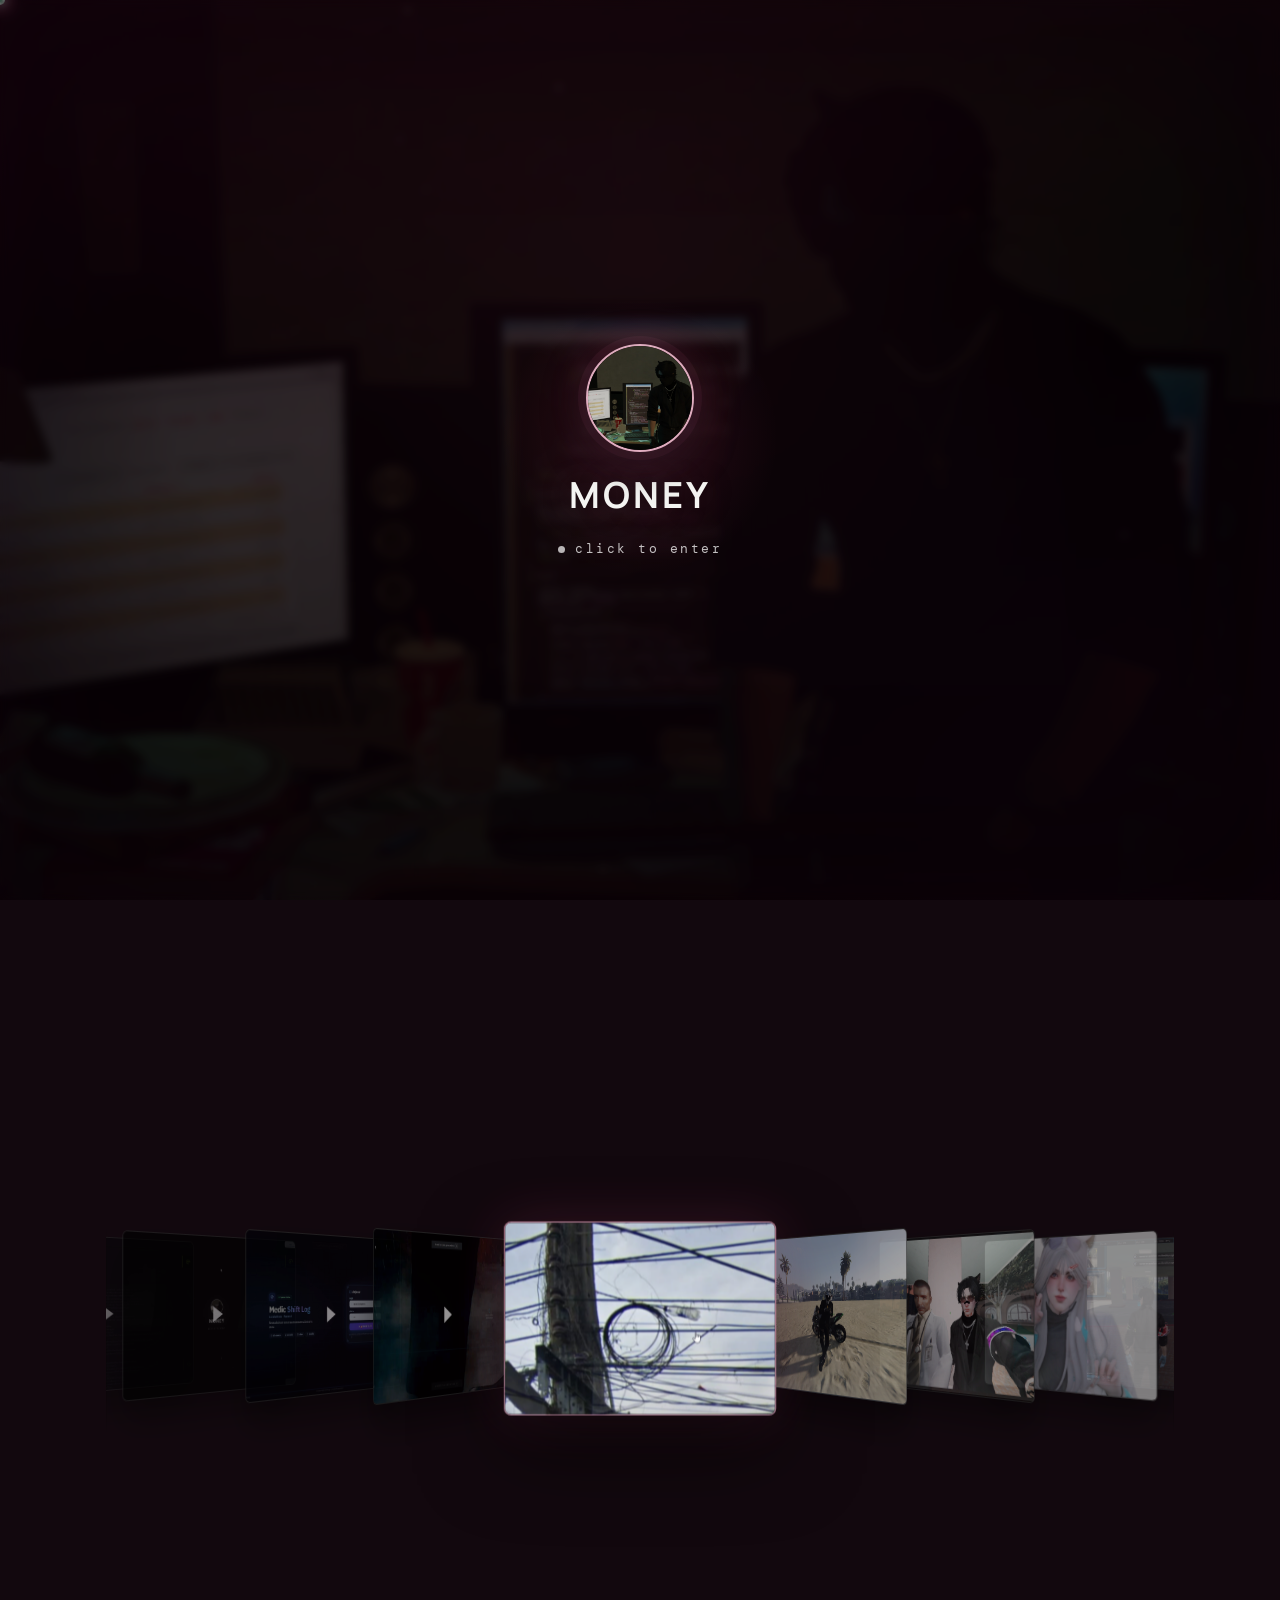
==== commit 6209ac91: "11111" ====
--- a/index.html
+++ b/index.html
@@ -10,6 +10,7 @@
   <link rel="stylesheet" href="style.css" />
   <link rel="stylesheet" href="theme-222.css" />
   <link rel="stylesheet" href="theme-noir.css" />
+  <link rel="stylesheet" href="theme-capitano.css" />
   <script src="https://cdnjs.cloudflare.com/ajax/libs/gsap/3.12.5/gsap.min.js" defer></script>
 </head>
 <body class="locked">
@@ -238,7 +239,8 @@
     (function () {
       const clips = [
         'ssstik.io_@soul.blr_1779080280199.mp4',
-        '222.mp4'
+        '222.mp4',
+        'capitano.mp4'
       ];
       const pick = clips[Math.floor(Math.random() * clips.length)];
       window.__bgClip = pick;
@@ -266,6 +268,20 @@
       window.__audioStartAt = 0;
       if (pick === 'ssstik.io_@soul.blr_1779080280199.mp4') {
         document.body.classList.add('theme-noir');
+      }
+
+      if (pick === 'capitano.mp4') {
+        document.body.classList.add('theme-capitano');
+        const audio = document.getElementById('audio');
+        const srcEl = audio && audio.querySelector('source');
+        if (srcEl) {
+          srcEl.src = 'Halsey-Gasoline(instrumental).mp3';
+          audio.load();
+        }
+        const title = document.getElementById('playerTitle');
+        const artist = document.getElementById('playerArtist');
+        if (title) title.textContent = 'Gasoline';
+        if (artist) artist.textContent = 'Halsey · instrumental';
       }
 
       // 222.mp4 → ธีมอุ่น + เพลง Ariana remix (เริ่มที่ 0:33)
@@ -445,7 +461,7 @@
     /* ========== Typing effect (tagline) ========== */
     const typedEl = document.querySelector('.typed');
     const caretEl = document.querySelector('.caret');
-    const phrases = ['quiet soul · soft nights', 'เก็บความเงียบไว้', 'slow songs · blurry lights'];
+    const phrases = ['your eye not glowing ','not like the day we met','slow songs · blurry lights'];
     let phraseIdx = 0, charIdx = 0, deleting = false;
 
     function typeLoop() {
--- a/theme-capitano.css
+++ b/theme-capitano.css
@@ -0,0 +1,87 @@
+/* =========================================================
+   theme-capitano.css - Capitano blue and white mood
+   body.theme-capitano
+   ========================================================= */
+
+body.theme-capitano {
+  --ink: #f4f8ff;
+  --panel: rgba(8, 20, 38, 0.64);
+  --line: rgba(155, 205, 255, 0.24);
+  --soft: rgba(120, 185, 255, 0.11);
+  --muted: rgba(205, 226, 250, 0.68);
+  --glow: rgba(95, 175, 255, 0.24);
+  --listen: #9ed2ff;
+  --listen-bg: rgba(90, 165, 240, 0.16);
+  --listen-border: rgba(145, 205, 255, 0.42);
+  --progress: linear-gradient(90deg, #72b8ff, #c9e6ff, #fff);
+  background: #061221;
+}
+
+body.theme-capitano .video-bg video {
+  filter: brightness(0.5) contrast(1.1) saturate(0.8) hue-rotate(170deg);
+}
+
+body.theme-capitano .banner video {
+  object-position: center 15%;
+}
+
+body.theme-capitano .video-overlay {
+  background:
+    linear-gradient(165deg, rgba(3, 14, 30, 0.76) 0%, rgba(8, 28, 55, 0.34) 45%, rgba(2, 8, 18, 0.84) 100%),
+    radial-gradient(ellipse at 50% 28%, rgba(80, 170, 255, 0.14) 0%, transparent 58%, rgba(1, 5, 13, 0.7) 100%);
+}
+
+body.theme-capitano .video-overlay::after {
+  content: "";
+  position: fixed;
+  inset: 0;
+  box-shadow: inset 0 0 170px rgba(0, 5, 14, 0.72), inset 0 0 55px rgba(90, 175, 255, 0.08);
+  pointer-events: none;
+}
+
+body.theme-capitano .profile {
+  border-color: rgba(150, 205, 255, 0.26);
+  background: linear-gradient(165deg, rgba(12, 30, 54, 0.7), rgba(5, 15, 30, 0.6));
+  box-shadow: 0 30px 80px rgba(0, 5, 15, 0.65), 0 0 0 1px rgba(130, 195, 255, 0.08) inset, 0 0 60px rgba(55, 135, 220, 0.1);
+}
+
+body.theme-capitano .avatar,
+body.theme-capitano .enter-avatar {
+  border-color: rgba(205, 232, 255, 0.9);
+  box-shadow: 0 10px 30px rgba(0, 8, 20, 0.55), 0 0 30px rgba(85, 170, 255, 0.2);
+}
+
+body.theme-capitano .status-pill,
+body.theme-capitano .socials a,
+body.theme-capitano .share-btn,
+body.theme-capitano .ctrl-btn.play-btn {
+  background: rgba(95, 175, 255, 0.14);
+  border-color: rgba(145, 205, 255, 0.24);
+}
+
+body.theme-capitano .socials a:hover,
+body.theme-capitano .share-btn:hover,
+body.theme-capitano .ctrl-btn:hover {
+  background: rgba(120, 195, 255, 0.24);
+  border-color: rgba(190, 225, 255, 0.52);
+}
+
+body.theme-capitano .player {
+  border-color: rgba(145, 205, 255, 0.24);
+  background: rgba(7, 24, 45, 0.5);
+}
+
+body.theme-capitano .orbit-filter.is-active,
+body.theme-capitano .cf-cover.is-active .cf-face {
+  border-color: rgba(175, 220, 255, 0.72);
+  box-shadow: 0 28px 70px rgba(0, 5, 15, 0.6), 0 0 42px rgba(70, 155, 245, 0.2);
+}
+
+body.theme-capitano .cf-stage::before {
+  background: radial-gradient(circle, rgba(95, 180, 255, 0.14) 0%, transparent 70%);
+}
+
+body.theme-capitano .trail-dot {
+  background: rgba(190, 225, 255, 0.62);
+  box-shadow: 0 0 8px rgba(90, 175, 255, 0.3);
+}
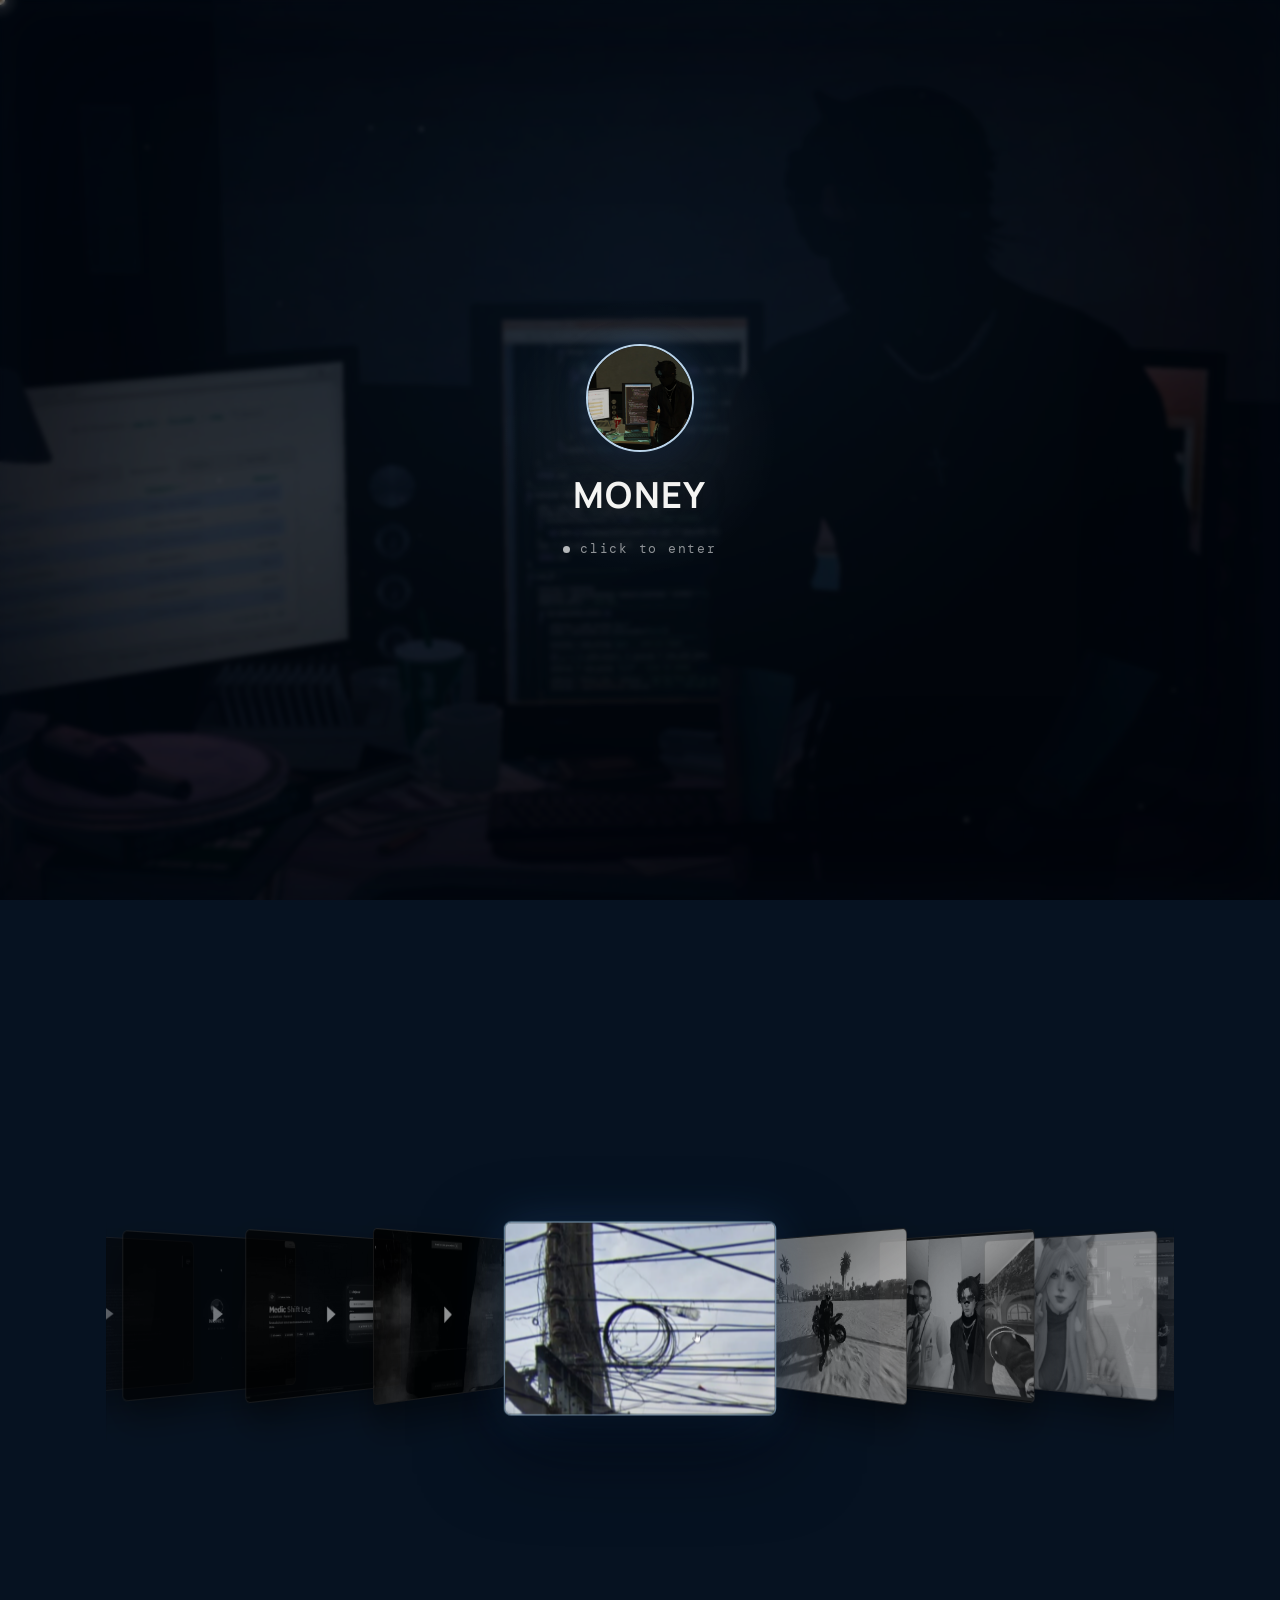
==== commit 5deb2bd8: "1111111" ====
--- a/index.html
+++ b/index.html
@@ -313,6 +313,83 @@
       }
     })();
 
+    /* ========== Hidden background shortcuts ========== */
+    (function () {
+      const clips = {
+        Numpad1: 'ssstik.io_@soul.blr_1779080280199.mp4',
+        Numpad2: '222.mp4',
+        Numpad3: 'capitano.mp4'
+      };
+      const themeClasses = ['theme-noir', 'theme-alt', 'theme-capitano'];
+
+      function switchBackground(clip) {
+        const bg = document.getElementById('bgVideo');
+        const banner = document.getElementById('bannerVideo');
+        const audio = document.getElementById('audio');
+        const wasPlaying = audio && !audio.paused;
+        const isAlt = clip === '222.mp4';
+        const isCapitano = clip === 'capitano.mp4';
+
+        window.__bgClip = clip;
+        window.__audioStartAt = isAlt ? 33 : 0;
+        document.body.classList.remove(...themeClasses);
+        if (clip === 'ssstik.io_@soul.blr_1779080280199.mp4') document.body.classList.add('theme-noir');
+        if (isAlt) document.body.classList.add('theme-alt');
+        if (isCapitano) document.body.classList.add('theme-capitano');
+
+        [bg, banner].forEach((video) => {
+          const source = video && video.querySelector('source');
+          if (source) source.src = clip;
+          if (video) { video.load(); video.play().catch(() => {}); }
+        });
+
+        const profileImage = clip === 'ssstik.io_@soul.blr_1779080280199.mp4'
+          ? 'photo.png'
+          : 'photo.png';
+        document.querySelectorAll('.enter-avatar img, .avatar img, .player-cover img').forEach((img) => {
+          img.src = profileImage;
+        });
+
+        if (audio) {
+          const source = audio.querySelector('source');
+          if (source) source.src = isAlt
+            ? 'bye-into-you-remix.mp3'
+            : (isCapitano ? 'Halsey-Gasoline(instrumental).mp3' : 'Insomnia slowed reverb.mp3');
+          audio.load();
+          if (wasPlaying) {
+            audio.addEventListener('canplay', () => {
+              if (window.__audioStartAt) audio.currentTime = window.__audioStartAt;
+              audio.play().catch(() => {});
+            }, { once: true });
+          }
+        }
+
+        const title = document.getElementById('playerTitle');
+        const artist = document.getElementById('playerArtist');
+        const duration = document.getElementById('duration');
+        if (isAlt) {
+          if (title) title.textContent = 'bye × Into You';
+          if (artist) artist.textContent = 'Ariana Grande · Altare Remix';
+          if (duration) duration.textContent = '9:50';
+        } else if (isCapitano) {
+          if (title) title.textContent = 'Gasoline';
+          if (artist) artist.textContent = 'Halsey · instrumental';
+          if (duration) duration.textContent = '0:00';
+        } else {
+          if (title) title.textContent = 'Insomnia';
+          if (artist) artist.textContent = 'slowed + reverb';
+          if (duration) duration.textContent = '0:00';
+        }
+      }
+
+      window.addEventListener('keydown', (event) => {
+        const clip = clips[event.code];
+        if (!clip || event.target.matches('input, textarea, [contenteditable="true"]')) return;
+        event.preventDefault();
+        switchBackground(clip);
+      });
+    })();
+
     /* ========== Enter gate ========== */
     const enterGate = document.getElementById('enterGate');
     const reduceMotion = window.matchMedia('(prefers-reduced-motion: reduce)').matches;
--- a/style.css
+++ b/style.css
@@ -456,6 +456,7 @@
     0 18px 40px rgba(0,0,0,0.55),
     0 0 0 1px rgba(255,255,255,0.04) inset;
   transform: translateZ(0);
+  transition: filter 0.5s ease;
 }
 
 .cf-cover.is-active .cf-face {
@@ -467,7 +468,7 @@
 }
 
 .cf-cover.is-side .cf-face {
-  filter: brightness(0.72) saturate(0.9);
+  filter: grayscale(1) brightness(0.72) saturate(0.9);
 }
 
 .cf-face img,
@@ -522,6 +523,7 @@
   filter: brightness(0.7);
   border-radius: 6px;
 }
+.cf-cover.is-side .cf-reflect img { filter: grayscale(1) brightness(0.7); }
 .cf-cover.is-active .cf-reflect { opacity: 0.5; }
 
 .orbit-tag {
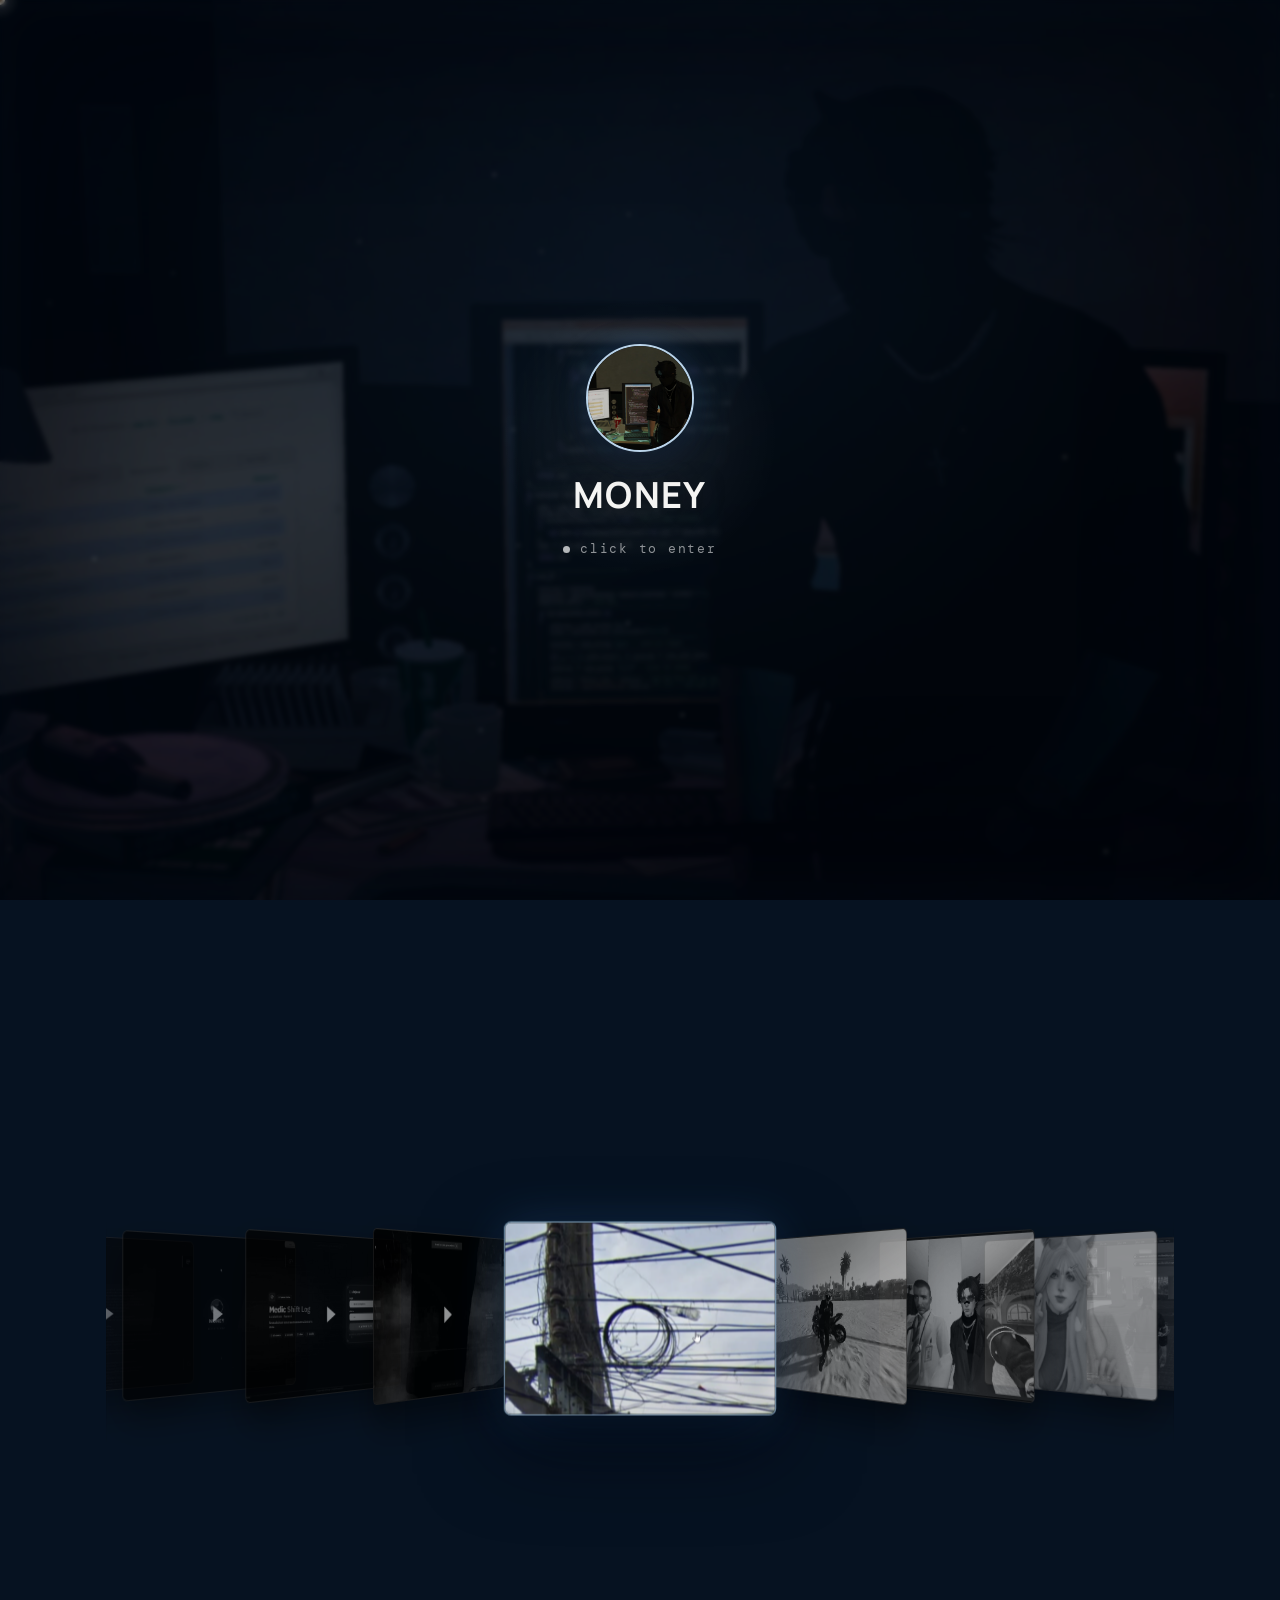
==== commit 9ab74ad6: "222222222" ====
--- a/index.html
+++ b/index.html
@@ -11,6 +11,7 @@
   <link rel="stylesheet" href="theme-222.css" />
   <link rel="stylesheet" href="theme-noir.css" />
   <link rel="stylesheet" href="theme-capitano.css" />
+  <link rel="stylesheet" href="theme-secret.css" />
   <script src="https://cdnjs.cloudflare.com/ajax/libs/gsap/3.12.5/gsap.min.js" defer></script>
 </head>
 <body class="locked">
@@ -320,7 +321,8 @@
         Numpad2: '222.mp4',
         Numpad3: 'capitano.mp4'
       };
-      const themeClasses = ['theme-noir', 'theme-alt', 'theme-capitano'];
+      const themeClasses = ['theme-noir', 'theme-alt', 'theme-capitano', 'theme-secret'];
+      const isEditableTarget = (target) => target instanceof Element && target.matches('input, textarea, [contenteditable="true"]');
 
       function switchBackground(clip) {
         const bg = document.getElementById('bgVideo');
@@ -383,8 +385,16 @@
       }
 
       window.addEventListener('keydown', (event) => {
+        if (event.code === 'Numpad4' && !isEditableTarget(event.target)) {
+          event.preventDefault();
+          const isSecret = document.body.classList.toggle('theme-secret');
+          if (typeof showToast === 'function') {
+            showToast(isSecret ? 'secret bio · on' : 'secret bio · off');
+          }
+          return;
+        }
         const clip = clips[event.code];
-        if (!clip || event.target.matches('input, textarea, [contenteditable="true"]')) return;
+        if (!clip || isEditableTarget(event.target)) return;
         event.preventDefault();
         switchBackground(clip);
       });
@@ -1393,6 +1403,7 @@
       }
       lerpLoop();
     }
+    
   </script>
 </body>
 </html>
--- a/theme-secret.css
+++ b/theme-secret.css
@@ -0,0 +1,1279 @@
+/* =========================================================
+   theme-secret.css  —  TACTICAL TERMINAL EDITION
+   body.theme-secret
+   โทน: Military Cyber / Phosphor Green CRT
+   ========================================================= */
+
+/* ─── CSS Variables ─── */
+body.theme-secret {
+  --ink:            #e8ffe8;
+  --muted:          rgba(140, 220, 140, 0.55);
+  --panel:          rgba(6, 18, 8, 0.78);
+  --line:           rgba(57, 255, 20, 0.28);
+  --soft:           rgba(0, 255, 65, 0.08);
+  --glow:           rgba(57, 255, 20, 0.35);
+  --listen:         #39ff14;
+  --listen-bg:      rgba(57, 255, 20, 0.12);
+  --listen-border:  rgba(0, 255, 65, 0.45);
+  --progress:       linear-gradient(90deg, #00c853, #39ff14, #b9f6ca);
+  --accent-deep:    #00a82d;
+  --steel:          rgba(100, 160, 100, 0.15);
+  --crt-bg:         #020805;
+  --crt-grid:       rgba(0, 255, 65, 0.035);
+  background:       var(--crt-bg);
+  color:            var(--ink);
+}
+
+/* ─── Global Texture: Grid + Scanlines ─── */
+body.theme-secret::before {
+  content: "";
+  position: fixed;
+  inset: 0;
+  z-index: 0;
+  pointer-events: none;
+  background-image:
+    linear-gradient(var(--crt-grid) 1px, transparent 1px),
+    linear-gradient(90deg, var(--crt-grid) 1px, transparent 1px);
+  background-size: 48px 48px;
+  mask-image: radial-gradient(ellipse 80% 60% at 50% 40%, black 30%, transparent 80%);
+}
+
+body.theme-secret::after {
+  content: "";
+  position: fixed;
+  inset: 0;
+  z-index: 9995;
+  pointer-events: none;
+  background: repeating-linear-gradient(
+    0deg,
+    rgba(0, 0, 0, 0.18) 0px,
+    rgba(0, 0, 0, 0.18) 1px,
+    transparent 1px,
+    transparent 3px
+  );
+  opacity: 0.45;
+}
+
+/* ─── Video & Overlay ─── */
+body.theme-secret .video-bg video {
+  filter: brightness(0.32) contrast(1.25) saturate(0.45) hue-rotate(95deg);
+}
+
+body.theme-secret .video-overlay {
+  background:
+    radial-gradient(ellipse 90% 70% at 15% 20%, rgba(0, 80, 20, 0.12) 0%, transparent 55%),
+    radial-gradient(ellipse 70% 55% at 50% 35%, rgba(0, 120, 30, 0.10) 0%, transparent 60%),
+    linear-gradient(175deg, rgba(2, 10, 4, 0.82) 0%, rgba(4, 14, 6, 0.35) 40%, rgba(2, 8, 4, 0.90) 100%),
+    radial-gradient(ellipse at 50% 100%, rgba(1, 6, 2, 0.60) 0%, transparent 50%);
+}
+
+body.theme-secret .video-overlay::after {
+  content: "";
+  position: fixed;
+  inset: 0;
+  pointer-events: none;
+  box-shadow:
+    inset 0 0 160px rgba(0, 8, 2, 0.85),
+    inset 0 0 60px rgba(0, 60, 15, 0.10),
+    inset 0 -50px 100px rgba(0, 0, 0, 0.40);
+}
+
+body.theme-secret .noise {
+  opacity: 0.08;
+  mix-blend-mode: overlay;
+}
+
+/* ─── Scroll Progress ─── */
+body.theme-secret .scroll-progress {
+  height: 2px;
+  background: linear-gradient(90deg, rgba(0, 200, 50, 0.7), rgba(57, 255, 20, 0.95), rgba(185, 246, 202, 0.9));
+  box-shadow: 0 0 14px rgba(57, 255, 20, 0.45), 0 0 4px rgba(57, 255, 20, 0.8);
+}
+
+/* ─── Enter Gate ─── */
+body.theme-secret .enter-gate {
+  background: rgba(2, 8, 4, 0.55);
+  backdrop-filter: blur(6px);
+}
+
+body.theme-secret .enter-inner::before {
+  background: radial-gradient(circle, rgba(57, 255, 20, 0.14) 0%, rgba(0, 100, 20, 0.04) 40%, transparent 70%);
+}
+
+body.theme-secret .enter-avatar {
+  border-color: rgba(57, 255, 20, 0.85);
+  box-shadow:
+    0 14px 44px rgba(0, 0, 0, 0.65),
+    0 0 0 7px rgba(57, 255, 20, 0.08),
+    0 0 48px rgba(57, 255, 20, 0.20);
+  animation: secretPulse 4s ease-in-out infinite;
+}
+
+body.theme-secret .enter-avatar::after {
+  background: linear-gradient(135deg, rgba(185, 246, 202, 0.35), transparent 40%, transparent 60%, rgba(57, 255, 20, 0.25)) border-box;
+}
+
+body.theme-secret .enter-name {
+  color: #e8ffe8;
+  font-family: "DM Mono", monospace;
+  text-transform: uppercase;
+  letter-spacing: 0.12em;
+  text-shadow:
+    0 2px 24px rgba(0, 0, 0, 0.50),
+    0 0 40px rgba(57, 255, 20, 0.30),
+    0 0 80px rgba(57, 255, 20, 0.10);
+}
+
+body.theme-secret .enter-hint {
+  color: rgba(140, 220, 140, 0.55);
+  font-family: "DM Mono", monospace;
+  letter-spacing: 0.18em;
+}
+
+body.theme-secret .enter-pulse {
+  background: rgba(57, 255, 20, 0.80);
+  box-shadow: 0 0 0 0 rgba(57, 255, 20, 0.45);
+  animation: secretDotPulse 2.2s ease-in-out infinite;
+}
+
+/* ─── Cursor ─── */
+body.theme-secret .cursor {
+  background: rgba(57, 255, 20, 0.95);
+  mix-blend-mode: screen;
+  box-shadow: 0 0 10px rgba(57, 255, 20, 0.8);
+}
+
+body.theme-secret .cursor-glow {
+  background: radial-gradient(circle, rgba(57, 255, 20, 0.28) 0%, transparent 70%);
+}
+
+body.theme-secret .trail-dot {
+  background: rgba(100, 255, 100, 0.55);
+  box-shadow: 0 0 8px rgba(57, 255, 20, 0.35);
+}
+
+body.theme-secret.cursor-hover .cursor {
+  background: rgba(57, 255, 20, 0.35);
+  border-color: rgba(100, 255, 100, 0.8);
+}
+
+/* ─── Profile Card: Tactical Panel ─── */
+body.theme-secret .profile {
+  width: min(100%, 960px);
+  border-radius: 2px;
+  background:
+    linear-gradient(165deg, rgba(8, 24, 10, 0.82) 0%, rgba(4, 14, 6, 0.72) 100%);
+  border: 1px solid var(--line) !important;
+  box-shadow:
+    0 32px 80px rgba(0, 0, 0, 0.65),
+    0 0 0 1px rgba(57, 255, 20, 0.06) inset,
+    0 0 60px rgba(0, 160, 40, 0.08);
+  backdrop-filter: blur(24px) saturate(0.9);
+  position: relative;
+  overflow: visible;
+}
+
+/* Corner brackets */
+body.theme-secret .profile::before,
+body.theme-secret .profile::after {
+  content: "";
+  position: absolute;
+  width: 18px;
+  height: 18px;
+  border-color: rgba(57, 255, 20, 0.65);
+  border-style: solid;
+  pointer-events: none;
+  z-index: 3;
+}
+body.theme-secret .profile::before {
+  top: -1px; left: -1px;
+  border-width: 2px 0 0 2px;
+}
+body.theme-secret .profile::after {
+  bottom: -1px; right: -1px;
+  border-width: 0 2px 2px 0;
+}
+
+body.theme-secret .profile:hover {
+  border-color: var(--line) !important;
+  box-shadow:
+    0 36px 90px rgba(0, 0, 0, 0.70),
+    0 0 0 1px rgba(57, 255, 20, 0.10) inset,
+    0 0 70px rgba(0, 200, 50, 0.12);
+}
+
+body.theme-secret .profile,
+body.theme-secret .profile:hover,
+body.theme-secret .player,
+body.theme-secret .player:hover {
+  border-top-color: var(--line) !important;
+  border-right-color: var(--line) !important;
+  border-bottom-color: var(--line) !important;
+  border-left-color: var(--line) !important;
+}
+
+/* ─── Banner ─── */
+body.theme-secret .banner {
+  height: 200px;
+  position: relative;
+  overflow: hidden;
+  border-bottom: 1px solid rgba(57, 255, 20, 0.18);
+}
+
+body.theme-secret .banner video {
+  filter: brightness(0.60) contrast(1.15) saturate(0.65) hue-rotate(85deg);
+}
+
+body.theme-secret .banner::after {
+  background:
+    linear-gradient(90deg, rgba(2, 10, 4, 0.85), transparent 60%),
+    linear-gradient(0deg, rgba(4, 14, 6, 0.75), transparent 55%);
+}
+
+body.theme-secret .views-badge {
+  background: rgba(2, 12, 5, 0.72);
+  border: 1px solid rgba(57, 255, 20, 0.35);
+  color: rgba(185, 246, 202, 0.90);
+  font-family: "DM Mono", monospace;
+  font-size: 10px;
+  letter-spacing: 0.1em;
+  text-transform: uppercase;
+  border-radius: 2px;
+}
+
+/* ─── Profile Body: Tactical Grid ─── */
+body.theme-secret .profile-body {
+  display: grid;
+  grid-template-columns: minmax(200px, 0.72fr) minmax(0, 1.28fr);
+  column-gap: 36px;
+  padding: 0 36px 32px;
+  position: relative;
+}
+
+/* Vertical divider line */
+body.theme-secret .profile-body::before {
+  content: "";
+  position: absolute;
+  left: calc(0.72fr + 18px);
+  top: 24px;
+  bottom: 32px;
+  width: 1px;
+  background: linear-gradient(to bottom, transparent, rgba(57, 255, 20, 0.18), transparent);
+  display: none; /* handled by layout naturally, kept for reference */
+}
+
+/* ─── Avatar ─── */
+body.theme-secret .avatar-row {
+  grid-column: 1;
+  display: block;
+  margin-top: -56px;
+  margin-bottom: 20px;
+}
+
+body.theme-secret .avatar {
+  width: 120px;
+  height: 120px;
+  border-radius: 2px;
+  border: 2px solid rgba(57, 255, 20, 0.80);
+  box-shadow:
+    8px 8px 0 rgba(0, 160, 40, 0.18),
+    0 0 32px rgba(57, 255, 20, 0.18);
+  position: relative;
+  overflow: hidden;
+  animation: secretAvatarFloat 4s ease-in-out infinite;
+}
+
+/* CRT scanline on avatar */
+body.theme-secret .avatar::after {
+  content: "";
+  position: absolute;
+  inset: 0;
+  background: repeating-linear-gradient(
+    0deg,
+    transparent 0px,
+    transparent 2px,
+    rgba(0, 0, 0, 0.25) 2px,
+    rgba(0, 0, 0, 0.25) 4px
+  );
+  pointer-events: none;
+  opacity: 0.5;
+  mix-blend-mode: multiply;
+}
+
+body.theme-secret .avatar img {
+  filter: contrast(1.05) saturate(0.9);
+}
+
+/* ─── Name Block ─── */
+body.theme-secret .name-block {
+  padding: 12px 0 0;
+  grid-column: 1;
+}
+
+body.theme-secret h1,
+body.theme-secret .name-scatter {
+  font-family: "DM Mono", monospace;
+  font-size: clamp(22px, 4vw, 28px);
+  font-weight: 700;
+  letter-spacing: 0.04em;
+  text-transform: uppercase;
+  color: #d8ffd8;
+  text-shadow:
+    0 0 20px rgba(57, 255, 20, 0.20),
+    0 0 60px rgba(57, 255, 20, 0.06);
+}
+
+body.theme-secret .name-scatter .letter.is-active {
+  color: #ffffff;
+  text-shadow:
+    0 0 24px rgba(57, 255, 20, 0.55),
+    0 0 48px rgba(57, 255, 20, 0.25);
+}
+
+body.theme-secret .status-pill {
+  background: rgba(0, 60, 15, 0.45);
+  border: 1px solid rgba(57, 255, 20, 0.28);
+  color: rgba(160, 255, 160, 0.75);
+  font-family: "DM Mono", monospace;
+  font-size: 10px;
+  letter-spacing: 0.08em;
+  text-transform: uppercase;
+  border-radius: 2px;
+  margin-bottom: 8px;
+}
+
+body.theme-secret .status-pill.listening {
+  background: var(--listen-bg);
+  border-color: var(--listen-border);
+  color: var(--listen);
+  box-shadow: 0 0 20px rgba(57, 255, 20, 0.18), inset 0 0 8px rgba(57, 255, 20, 0.08);
+}
+
+body.theme-secret .status-dot {
+  background: var(--listen);
+  box-shadow: 0 0 0 0 rgba(57, 255, 20, 0.45);
+}
+
+body.theme-secret .status-pill.listening .status-dot {
+  animation: secretStatusPulse 1.6s ease-in-out infinite;
+}
+
+body.theme-secret .greeting {
+  color: rgba(120, 200, 120, 0.50);
+  font-family: "DM Mono", monospace;
+  font-size: 10.5px;
+  letter-spacing: 0.06em;
+}
+
+body.theme-secret .tagline {
+  color: rgba(160, 220, 160, 0.65);
+  font-family: "DM Mono", monospace;
+  font-size: 12.5px;
+}
+
+body.theme-secret .tagline .caret {
+  color: rgba(57, 255, 20, 0.85);
+  animation: blink 1.1s step-end infinite;
+}
+
+/* ─── Bio ─── */
+body.theme-secret .bio {
+  grid-column: 2;
+  grid-row: 1 / 3;
+  align-self: end;
+  margin: 0 0 20px;
+  max-width: 460px;
+  color: rgba(200, 240, 200, 0.82);
+  font-family: "DM Mono", monospace;
+  font-size: 14px;
+  line-height: 1.75;
+  border-left: 2px solid rgba(57, 255, 20, 0.55);
+  padding: 14px 0 14px 18px;
+  background: linear-gradient(90deg, rgba(57, 255, 20, 0.06), transparent 85%);
+  position: relative;
+}
+
+body.theme-secret .bio::before {
+  content: ">";
+  position: absolute;
+  left: 4px;
+  top: 14px;
+  color: rgba(57, 255, 20, 0.65);
+  font-weight: 700;
+}
+
+body.theme-secret .bio::first-line {
+  color: rgba(230, 255, 230, 0.95);
+}
+
+/* ─── Socials ─── */
+body.theme-secret .socials {
+  grid-column: 1;
+  gap: 10px;
+  margin-top: 4px;
+}
+
+body.theme-secret .socials a,
+body.theme-secret .share-btn {
+  width: 40px;
+  height: 40px;
+  border-radius: 2px;
+  background: rgba(0, 60, 15, 0.35);
+  border: 1px solid rgba(57, 255, 20, 0.22);
+  color: rgba(185, 246, 202, 0.90);
+  position: relative;
+  transition: all 0.2s ease;
+}
+
+body.theme-secret .socials a::before,
+body.theme-secret .share-btn::before {
+  content: "";
+  position: absolute;
+  inset: 0;
+  background: rgba(57, 255, 20, 0.08);
+  opacity: 0;
+  transition: opacity 0.2s ease;
+}
+
+body.theme-secret .socials a:hover,
+body.theme-secret .share-btn:hover {
+  transform: translateY(-2px);
+  background: rgba(0, 100, 25, 0.45);
+  border-color: rgba(57, 255, 20, 0.60);
+  box-shadow: 0 4px 16px rgba(0, 80, 20, 0.35), 0 0 12px rgba(57, 255, 20, 0.15);
+}
+
+body.theme-secret .socials a:hover::before,
+body.theme-secret .share-btn:hover::before {
+  opacity: 1;
+}
+
+body.theme-secret .socials a:active,
+body.theme-secret .share-btn:active {
+  transform: translateY(0) scale(0.96);
+}
+
+/* ─── Music Player ─── */
+body.theme-secret .player {
+  grid-column: 1 / -1;
+  margin-top: 18px;
+  padding: 12px 14px;
+  border-radius: 2px;
+  background: rgba(3, 14, 6, 0.65);
+  border: 1px solid var(--line) !important;
+  box-shadow: inset 0 1px rgba(57, 255, 20, 0.05), 0 8px 24px rgba(0, 0, 0, 0.35);
+  position: relative;
+}
+
+body.theme-secret .player::before {
+  content: "AUDIO_STREAM // LIVE";
+  position: absolute;
+  top: -9px;
+  right: 14px;
+  background: var(--crt-bg);
+  padding: 0 8px;
+  font: 9px "DM Mono", monospace;
+  color: rgba(57, 255, 20, 0.65);
+  letter-spacing: 0.12em;
+  border: 1px solid rgba(57, 255, 20, 0.20);
+  border-radius: 2px;
+}
+
+body.theme-secret .player-cover {
+  width: 46px;
+  height: 46px;
+  border-radius: 2px;
+  border: 1px solid rgba(57, 255, 20, 0.30);
+  position: relative;
+  overflow: hidden;
+}
+
+body.theme-secret .player-cover::after {
+  content: "";
+  position: absolute;
+  inset: 0;
+  background: repeating-linear-gradient(0deg, transparent 0px, transparent 3px, rgba(0,0,0,0.3) 3px, rgba(0,0,0,0.3) 6px);
+  pointer-events: none;
+}
+
+body.theme-secret .player-cover.spinning {
+  border-radius: 50%;
+  animation: spinCover 10s linear infinite;
+  border-color: rgba(57, 255, 20, 0.50);
+  box-shadow: 0 0 20px rgba(57, 255, 20, 0.15);
+}
+
+body.theme-secret .player-title {
+  color: #e8ffe8;
+  font-family: "DM Mono", monospace;
+  font-size: 12.5px;
+  letter-spacing: 0.02em;
+}
+
+body.theme-secret .player-artist {
+  color: rgba(140, 220, 140, 0.55);
+  font-family: "DM Mono", monospace;
+  font-size: 10.5px;
+}
+
+body.theme-secret .progress {
+  height: 4px;
+  background: rgba(57, 255, 20, 0.12);
+  border-radius: 0;
+}
+
+body.theme-secret .progress-bar {
+  background: var(--progress);
+  box-shadow: 0 0 10px rgba(57, 255, 20, 0.45), 0 0 4px rgba(57, 255, 20, 0.8);
+  border-radius: 0;
+}
+
+body.theme-secret .time {
+  color: rgba(120, 200, 120, 0.55);
+  font-family: "DM Mono", monospace;
+  font-size: 10px;
+}
+
+body.theme-secret .viz {
+  height: 14px;
+  gap: 3px;
+}
+
+body.theme-secret .viz span {
+  width: 3px;
+  background: rgba(57, 255, 20, 0.70);
+  border-radius: 0;
+  box-shadow: 0 0 4px rgba(57, 255, 20, 0.35);
+}
+
+body.theme-secret .viz.active span {
+  animation: vizBar 0.8s ease-in-out infinite alternate;
+}
+
+body.theme-secret .lyrics-snippet {
+  color: rgba(160, 255, 160, 0.50);
+  font-family: "DM Mono", monospace;
+  font-size: 10.5px;
+  letter-spacing: 0.04em;
+}
+
+body.theme-secret .ctrl-btn {
+  border-radius: 2px;
+  background: rgba(0, 60, 15, 0.40);
+  border: 1px solid rgba(57, 255, 20, 0.22);
+  color: rgba(185, 246, 202, 0.90);
+  transition: all 0.18s ease;
+}
+
+body.theme-secret .ctrl-btn:hover {
+  background: rgba(0, 100, 25, 0.50);
+  border-color: rgba(57, 255, 20, 0.55);
+  box-shadow: 0 0 12px rgba(57, 255, 20, 0.15);
+  transform: scale(1.05);
+}
+
+body.theme-secret .ctrl-btn.play-btn {
+  background: rgba(0, 80, 20, 0.50);
+  border-color: rgba(57, 255, 20, 0.40);
+}
+
+body.theme-secret .ctrl-btn.play-btn:hover {
+  background: rgba(0, 120, 30, 0.65);
+  box-shadow: 0 0 20px rgba(57, 255, 20, 0.25);
+}
+
+body.theme-secret .vol-slider {
+  background: rgba(57, 255, 20, 0.15);
+  height: 3px;
+  border-radius: 0;
+}
+
+body.theme-secret .vol-slider::-webkit-slider-thumb {
+  background: #39ff14;
+  box-shadow: 0 0 8px rgba(57, 255, 20, 0.6);
+  width: 10px;
+  height: 10px;
+}
+
+/* ─── Works Section ─── */
+body.theme-secret .works {
+  max-width: 1000px;
+  padding: 64px 20px 80px;
+}
+
+body.theme-secret .works-header h2 {
+  font-family: "DM Mono", monospace;
+  font-size: clamp(20px, 3.5vw, 26px);
+  font-weight: 700;
+  letter-spacing: 0.06em;
+  text-transform: uppercase;
+  color: #c8ffc8;
+  text-shadow: 0 0 24px rgba(57, 255, 20, 0.18);
+}
+
+body.theme-secret .works-header h2::after {
+  height: 1px;
+  background: linear-gradient(90deg, rgba(57, 255, 20, 0.70), transparent);
+  bottom: -8px;
+}
+
+body.theme-secret .works-header p {
+  color: rgba(140, 220, 140, 0.50);
+  font-family: "DM Mono", monospace;
+  letter-spacing: 0.08em;
+  text-transform: uppercase;
+  font-size: 11px;
+}
+
+body.theme-secret .orbit-filters {
+  gap: 10px;
+  margin-bottom: 24px;
+}
+
+body.theme-secret .orbit-filter {
+  border-radius: 2px;
+  background: rgba(0, 40, 10, 0.40);
+  border: 1px solid rgba(57, 255, 20, 0.18);
+  color: rgba(160, 220, 160, 0.65);
+  font-family: "DM Mono", monospace;
+  font-size: 11px;
+  letter-spacing: 0.06em;
+  text-transform: uppercase;
+  padding: 7px 18px;
+  transition: all 0.2s ease;
+}
+
+body.theme-secret .orbit-filter:hover {
+  background: rgba(0, 80, 20, 0.45);
+  border-color: rgba(57, 255, 20, 0.45);
+  color: rgba(200, 255, 200, 0.90);
+}
+
+body.theme-secret .orbit-filter.is-active {
+  background: rgba(57, 255, 20, 0.15);
+  border-color: rgba(57, 255, 20, 0.60);
+  color: #39ff14;
+  box-shadow: 0 0 18px rgba(57, 255, 20, 0.12), inset 0 0 8px rgba(57, 255, 20, 0.06);
+}
+
+/* ─── Coverflow Stage ─── */
+body.theme-secret .cf-stage {
+  height: min(62vh, 540px);
+  min-height: 380px;
+}
+
+body.theme-secret .cf-stage::before {
+  background: radial-gradient(circle, rgba(57, 255, 20, 0.10) 0%, transparent 70%);
+}
+
+body.theme-secret .cf-cover {
+  width: 220px;
+  height: 156px;
+  margin-left: -110px;
+  margin-top: -78px;
+}
+
+body.theme-secret .cf-face {
+  border-radius: 2px;
+  background: #030a04;
+  border: 1px solid rgba(57, 255, 20, 0.20);
+  box-shadow: 0 16px 40px rgba(0, 0, 0, 0.60);
+}
+
+body.theme-secret .cf-cover.is-active .cf-face {
+  border-color: rgba(57, 255, 20, 0.65);
+  box-shadow:
+    0 28px 70px rgba(0, 0, 0, 0.65),
+    0 0 0 1px rgba(57, 255, 20, 0.10) inset,
+    0 0 48px rgba(57, 255, 20, 0.18);
+}
+
+body.theme-secret .cf-cover.is-side .cf-face {
+  filter: grayscale(1) brightness(0.65) saturate(0.8);
+}
+
+body.theme-secret .cf-reflect {
+  opacity: 0.30;
+  mask-image: linear-gradient(to bottom, rgba(0,0,0,0.50), transparent 75%);
+}
+
+body.theme-secret .cf-reflect img {
+  filter: brightness(0.6);
+}
+
+body.theme-secret .cf-badge {
+  background: rgba(0, 8, 2, 0.35);
+}
+
+body.theme-secret .cf-badge svg {
+  filter: drop-shadow(0 0 6px rgba(57, 255, 20, 0.40));
+}
+
+body.theme-secret .cf-meta {
+  bottom: 56px;
+}
+
+body.theme-secret .orbit-tag {
+  border-radius: 2px;
+  background: rgba(0, 40, 10, 0.45);
+  border: 1px solid rgba(57, 255, 20, 0.20);
+  color: rgba(160, 220, 160, 0.65);
+  font-family: "DM Mono", monospace;
+  font-size: 9px;
+  letter-spacing: 0.1em;
+}
+
+body.theme-secret .orbit-tag[data-type="video"] {
+  color: rgba(100, 255, 130, 0.90);
+  border-color: rgba(57, 255, 20, 0.35);
+  background: rgba(0, 80, 20, 0.30);
+}
+
+body.theme-secret .cf-title {
+  color: rgba(220, 255, 220, 0.95);
+  font-family: "DM Mono", monospace;
+  font-size: 14.5px;
+  letter-spacing: 0.02em;
+  text-shadow: 0 0 12px rgba(57, 255, 20, 0.15);
+}
+
+body.theme-secret .cf-sub {
+  color: rgba(140, 220, 140, 0.50);
+  font-family: "DM Mono", monospace;
+  font-size: 10.5px;
+}
+
+body.theme-secret .orbit-controls {
+  bottom: 6px;
+  gap: 12px;
+}
+
+body.theme-secret .orbit-nav {
+  width: 42px;
+  height: 42px;
+  border-radius: 2px;
+  background: rgba(0, 40, 10, 0.40);
+  border: 1px solid rgba(57, 255, 20, 0.22);
+  color: rgba(185, 246, 202, 0.85);
+  transition: all 0.2s ease;
+}
+
+body.theme-secret .orbit-nav:hover {
+  background: rgba(0, 80, 20, 0.50);
+  border-color: rgba(57, 255, 20, 0.55);
+  box-shadow: 0 0 16px rgba(57, 255, 20, 0.12);
+  transform: scale(1.06);
+}
+
+body.theme-secret .orbit-nav:active {
+  transform: scale(0.96);
+}
+
+body.theme-secret .orbit-hint {
+  color: rgba(100, 180, 100, 0.35);
+  font-family: "DM Mono", monospace;
+  letter-spacing: 0.12em;
+  text-transform: uppercase;
+  font-size: 10px;
+}
+
+/* ─── Lightbox ─── */
+body.theme-secret .lightbox {
+  background: rgba(2, 8, 4, 0.92);
+  backdrop-filter: blur(16px);
+}
+
+body.theme-secret .lightbox img,
+body.theme-secret .lightbox video {
+  border: 1px solid rgba(57, 255, 20, 0.25);
+  box-shadow: 0 24px 80px rgba(0, 0, 0, 0.70), 0 0 40px rgba(57, 255, 20, 0.08);
+  border-radius: 2px;
+}
+
+body.theme-secret .lightbox-caption {
+  color: rgba(160, 220, 160, 0.70);
+  font-family: "DM Mono", monospace;
+  font-size: 12px;
+  letter-spacing: 0.04em;
+}
+
+body.theme-secret .lightbox-count {
+  color: rgba(100, 180, 100, 0.45);
+  font-family: "DM Mono", monospace;
+}
+
+body.theme-secret .lightbox-close {
+  border-radius: 2px;
+  background: rgba(0, 40, 10, 0.50);
+  border: 1px solid rgba(57, 255, 20, 0.25);
+  color: rgba(185, 246, 202, 0.90);
+  width: 40px;
+  height: 40px;
+  font-size: 22px;
+  transition: all 0.2s ease;
+}
+
+body.theme-secret .lightbox-close:hover {
+  background: rgba(0, 80, 20, 0.60);
+  border-color: rgba(57, 255, 20, 0.55);
+  box-shadow: 0 0 16px rgba(57, 255, 20, 0.15);
+}
+
+body.theme-secret .lightbox-nav {
+  border-radius: 2px;
+  background: rgba(0, 40, 10, 0.45);
+  border: 1px solid rgba(57, 255, 20, 0.22);
+  color: rgba(185, 246, 202, 0.85);
+  width: 44px;
+  height: 44px;
+  transition: all 0.2s ease;
+}
+
+body.theme-secret .lightbox-nav:hover {
+  background: rgba(0, 80, 20, 0.55);
+  border-color: rgba(57, 255, 20, 0.50);
+  box-shadow: 0 0 16px rgba(57, 255, 20, 0.12);
+}
+
+/* ─── Toast ─── */
+body.theme-secret .toast {
+  background: rgba(3, 14, 6, 0.94);
+  border: 1px solid rgba(57, 255, 20, 0.30);
+  color: rgba(185, 246, 202, 0.95);
+  font-family: "DM Mono", monospace;
+  font-size: 11.5px;
+  letter-spacing: 0.04em;
+  border-radius: 2px;
+  box-shadow: 0 12px 36px rgba(0, 0, 0, 0.50), 0 0 20px rgba(57, 255, 20, 0.08);
+}
+
+/* ─── Footer ─── */
+body.theme-secret .site-footer {
+  color: rgba(100, 180, 100, 0.35);
+  font-family: "DM Mono", monospace;
+  font-size: 11px;
+  letter-spacing: 0.08em;
+  text-transform: uppercase;
+  border-top: 1px solid rgba(57, 255, 20, 0.08);
+  padding-top: 24px;
+  margin-top: 8px;
+}
+
+body.theme-secret .site-footer:hover {
+  color: rgba(140, 220, 140, 0.55);
+}
+
+/* ─── Selection & Scrollbar ─── */
+body.theme-secret ::selection {
+  background: rgba(57, 255, 20, 0.30);
+  color: #ffffff;
+}
+
+body.theme-secret {
+  scrollbar-color: rgba(57, 255, 20, 0.30) transparent;
+}
+
+body.theme-secret ::-webkit-scrollbar {
+  width: 6px;
+}
+
+body.theme-secret ::-webkit-scrollbar-track {
+  background: transparent;
+}
+
+body.theme-secret ::-webkit-scrollbar-thumb {
+  background: rgba(57, 255, 20, 0.22);
+  border-radius: 0;
+  background-clip: padding-box;
+}
+
+body.theme-secret ::-webkit-scrollbar-thumb:hover {
+  background: rgba(57, 255, 20, 0.45);
+  background-clip: padding-box;
+}
+
+/* ─── Focus ─── */
+body.theme-secret :focus-visible {
+  outline: 1px solid rgba(57, 255, 20, 0.60);
+  outline-offset: 3px;
+  border-radius: 2px;
+}
+
+/* ─── Particles ─── */
+body.theme-secret .particle {
+  background: rgba(100, 255, 120, 0.35);
+  box-shadow: 0 0 6px rgba(57, 255, 20, 0.20);
+}
+
+/* ─── Scroll Hint ─── */
+body.theme-secret .scroll-hint {
+  color: rgba(100, 180, 100, 0.40);
+  font-family: "DM Mono", monospace;
+  letter-spacing: 0.12em;
+  text-transform: uppercase;
+}
+
+/* ─── Keyframes ─── */
+@keyframes secretPulse {
+  0%, 100% {
+    box-shadow:
+      0 14px 44px rgba(0, 0, 0, 0.65),
+      0 0 0 7px rgba(57, 255, 20, 0.06),
+      0 0 48px rgba(57, 255, 20, 0.16);
+  }
+  50% {
+    box-shadow:
+      0 16px 48px rgba(0, 0, 0, 0.70),
+      0 0 0 9px rgba(57, 255, 20, 0.12),
+      0 0 56px rgba(57, 255, 20, 0.24);
+  }
+}
+
+@keyframes secretAvatarFloat {
+  0%, 100% { transform: translate(0, 0); }
+  50% { transform: translate(2px, -3px); }
+}
+
+@keyframes secretStatusPulse {
+  0%, 100% { box-shadow: 0 0 0 0 rgba(57, 255, 20, 0.50); }
+  50% { box-shadow: 0 0 0 6px rgba(57, 255, 20, 0); }
+}
+
+@keyframes secretDotPulse {
+  0%, 100% { box-shadow: 0 0 0 0 rgba(57, 255, 20, 0.50); }
+  50% { box-shadow: 0 0 0 5px rgba(57, 255, 20, 0); }
+}
+
+/* ─── Responsive ─── */
+@media (max-width: 680px) {
+  body.theme-secret .profile-body {
+    display: flex;
+    flex-direction: column;
+    gap: 0;
+    padding: 0 20px 24px;
+  }
+
+  body.theme-secret .avatar-row {
+    margin-top: -44px;
+    margin-bottom: 16px;
+  }
+
+  body.theme-secret .avatar {
+    width: 88px;
+    height: 88px;
+  }
+
+  body.theme-secret .name-block {
+    padding-top: 8px;
+  }
+
+  body.theme-secret h1,
+  body.theme-secret .name-scatter {
+    font-size: clamp(18px, 5vw, 22px);
+    white-space: normal;
+  }
+
+  body.theme-secret .bio {
+    order: 2;
+    margin: 16px 0;
+    max-width: none;
+    font-size: 13px;
+    padding: 12px 0 12px 16px;
+  }
+
+  body.theme-secret .socials {
+    order: 3;
+    margin-top: 0;
+  }
+
+  body.theme-secret .player {
+    order: 4;
+    margin-top: 16px;
+  }
+
+  body.theme-secret .banner {
+    height: 140px;
+  }
+
+  body.theme-secret .cf-cover {
+    width: 160px;
+    height: 114px;
+    margin-left: -80px;
+    margin-top: -57px;
+  }
+
+  body.theme-secret .cf-stage {
+    height: min(54vh, 420px);
+    min-height: 320px;
+  }
+
+  body.theme-secret .orbit-filter {
+    padding: 6px 14px;
+    font-size: 10px;
+  }
+}
+
+@media (max-width: 380px) {
+  body.theme-secret .avatar {
+    width: 76px;
+    height: 76px;
+  }
+
+  body.theme-secret .avatar-row {
+    margin-top: -38px;
+  }
+
+  body.theme-secret .cf-cover {
+    width: 140px;
+    height: 100px;
+    margin-left: -70px;
+    margin-top: -50px;
+  }
+}
+
+/* ─── Reduced Motion ─── */
+@media (prefers-reduced-motion: reduce) {
+  body.theme-secret .enter-avatar,
+  body.theme-secret .avatar,
+  body.theme-secret .player-cover.spinning {
+    animation: none !important;
+  }
+
+  body.theme-secret .enter-pulse {
+    animation: none !important;
+  }
+
+  body.theme-secret .status-pill.listening .status-dot {
+    animation: none !important;
+  }
+
+  body.theme-secret::after {
+    display: none;
+  }
+}
+
+/* Final scene color lock for every card edge. */
+body.theme-secret.theme-noir .hero .profile,
+body.theme-secret.theme-alt .hero .profile,
+body.theme-secret.theme-capitano .hero .profile,
+body.theme-secret.theme-noir .hero .profile:hover,
+body.theme-secret.theme-alt .hero .profile:hover,
+body.theme-secret.theme-capitano .hero .profile:hover,
+body.theme-secret.theme-noir .player,
+body.theme-secret.theme-alt .player,
+body.theme-secret.theme-capitano .player {
+  border-top: 1px solid rgba(var(--secret-accent-rgb), 0.3) !important;
+  border-right: 1px solid rgba(var(--secret-accent-rgb), 0.3) !important;
+  border-bottom: 1px solid rgba(var(--secret-accent-rgb), 0.3) !important;
+  border-left: 1px solid rgba(var(--secret-accent-rgb), 0.3) !important;
+}
+
+/* ─── Scene-aware upgrade: keep each background's original color ─── */
+body.theme-secret.theme-noir {
+  --secret-accent: #d45a5e;
+  --secret-accent-rgb: 212, 90, 94;
+  --secret-soft-rgb: 140, 35, 45;
+  --secret-pale: #f2ecec;
+  --secret-bg: #070406;
+  --crt-grid: rgba(180, 55, 65, 0.035);
+  --line: rgba(212, 90, 94, 0.28);
+  --soft: rgba(140, 35, 45, 0.1);
+  --glow: rgba(212, 90, 94, 0.35);
+  --ink: var(--secret-pale);
+  --listen: var(--secret-accent);
+  --listen-bg: rgba(var(--secret-accent-rgb), 0.14);
+  --listen-border: rgba(var(--secret-accent-rgb), 0.38);
+  --progress: linear-gradient(90deg, #8a2830, var(--secret-accent), #f0c8c8);
+  background: var(--secret-bg);
+}
+
+body.theme-secret.theme-alt {
+  --secret-accent: #ff8ec8;
+  --secret-accent-rgb: 255, 142, 200;
+  --secret-soft-rgb: 255, 120, 180;
+  --secret-pale: #ffe0ee;
+  --secret-bg: #12080e;
+  --crt-grid: rgba(255, 140, 190, 0.035);
+  --line: rgba(255, 142, 200, 0.28);
+  --soft: rgba(255, 120, 180, 0.1);
+  --glow: rgba(255, 142, 200, 0.35);
+  --ink: var(--secret-pale);
+  --listen: var(--secret-accent);
+  --listen-bg: rgba(var(--secret-accent-rgb), 0.14);
+  --listen-border: rgba(var(--secret-accent-rgb), 0.38);
+  --progress: linear-gradient(90deg, #ff7dbb, var(--secret-accent), #ffd0e8);
+  background: var(--secret-bg);
+}
+
+body.theme-secret.theme-capitano {
+  --secret-accent: #9ed2ff;
+  --secret-accent-rgb: 158, 210, 255;
+  --secret-soft-rgb: 80, 170, 255;
+  --secret-pale: #e4f2ff;
+  --secret-bg: #061221;
+  --crt-grid: rgba(120, 190, 255, 0.035);
+  --line: rgba(158, 210, 255, 0.28);
+  --soft: rgba(80, 170, 255, 0.1);
+  --glow: rgba(158, 210, 255, 0.35);
+  --ink: var(--secret-pale);
+  --listen: var(--secret-accent);
+  --listen-bg: rgba(var(--secret-accent-rgb), 0.14);
+  --listen-border: rgba(var(--secret-accent-rgb), 0.4);
+  --progress: linear-gradient(90deg, #72b8ff, var(--secret-accent), #c9e6ff);
+  background: var(--secret-bg);
+}
+
+body.theme-secret.theme-noir .video-bg video { filter: brightness(0.42) contrast(1.18) saturate(0.68) hue-rotate(6deg); }
+body.theme-secret.theme-alt .video-bg video { filter: brightness(0.52) contrast(1.08) saturate(1.15) hue-rotate(-8deg); }
+body.theme-secret.theme-capitano .video-bg video { filter: brightness(0.5) contrast(1.1) saturate(0.8) hue-rotate(170deg); }
+
+body.theme-secret.theme-noir .video-overlay {
+  background: radial-gradient(ellipse 70% 55% at 50% 32%, rgba(140, 28, 38, 0.14), transparent 60%), linear-gradient(175deg, rgba(6, 2, 4, 0.72), rgba(8, 3, 5, 0.28) 38%, rgba(5, 1, 3, 0.88));
+}
+body.theme-secret.theme-alt .video-overlay {
+  background: radial-gradient(ellipse 70% 55% at 50% 28%, rgba(255, 80, 140, 0.12), transparent 60%), linear-gradient(165deg, rgba(40, 8, 24, 0.72), rgba(20, 4, 14, 0.34) 42%, rgba(18, 4, 12, 0.84));
+}
+body.theme-secret.theme-capitano .video-overlay {
+  background: radial-gradient(ellipse 70% 55% at 50% 28%, rgba(80, 170, 255, 0.14), transparent 60%), linear-gradient(165deg, rgba(3, 14, 30, 0.72), rgba(8, 28, 55, 0.3) 45%, rgba(2, 8, 18, 0.86));
+}
+
+body.theme-secret.theme-noir .profile,
+body.theme-secret.theme-alt .profile,
+body.theme-secret.theme-capitano .profile,
+body.theme-secret.theme-noir .player,
+body.theme-secret.theme-alt .player,
+body.theme-secret.theme-capitano .player {
+  border-color: rgba(var(--secret-accent-rgb), 0.3) !important;
+  border-style: solid !important;
+  background: linear-gradient(165deg, rgba(var(--secret-soft-rgb), 0.16), rgba(4, 8, 7, 0.72));
+  box-shadow: 0 32px 80px rgba(0, 0, 0, 0.68), 0 0 0 1px rgba(var(--secret-accent-rgb), 0.07) inset, 0 0 60px rgba(var(--secret-soft-rgb), 0.12);
+}
+
+body.theme-secret.theme-noir .profile:hover,
+body.theme-secret.theme-alt .profile:hover,
+body.theme-secret.theme-capitano .profile:hover {
+  border-color: rgba(var(--secret-accent-rgb), 0.48) !important;
+  box-shadow: 0 36px 90px rgba(0, 0, 0, 0.72), 0 0 0 1px rgba(var(--secret-accent-rgb), 0.1) inset, 0 0 70px rgba(var(--secret-soft-rgb), 0.18);
+}
+
+body.theme-secret.theme-noir .hero .profile,
+body.theme-secret.theme-alt .hero .profile,
+body.theme-secret.theme-capitano .hero .profile,
+body.theme-secret.theme-noir .hero .profile:hover,
+body.theme-secret.theme-alt .hero .profile:hover,
+body.theme-secret.theme-capitano .hero .profile:hover {
+  border: 1px solid rgba(var(--secret-accent-rgb), 0.3) !important;
+}
+
+body.theme-secret.theme-noir .hero .profile,
+body.theme-secret.theme-noir .hero .profile:hover {
+  border-color: rgba(212, 90, 94, 0.3) !important;
+}
+
+body.theme-secret.theme-alt .hero .profile,
+body.theme-secret.theme-alt .hero .profile:hover {
+  border-color: rgba(255, 142, 200, 0.3) !important;
+}
+
+body.theme-secret.theme-capitano .hero .profile,
+body.theme-secret.theme-capitano .hero .profile:hover {
+  border-color: rgba(158, 210, 255, 0.3) !important;
+}
+
+body.theme-secret.theme-noir .profile::before,
+body.theme-secret.theme-noir .profile::after,
+body.theme-secret.theme-alt .profile::before,
+body.theme-secret.theme-alt .profile::after,
+body.theme-secret.theme-capitano .profile::before,
+body.theme-secret.theme-capitano .profile::after,
+body.theme-secret.theme-noir .avatar,
+body.theme-secret.theme-alt .avatar,
+body.theme-secret.theme-capitano .avatar,
+body.theme-secret.theme-noir .socials a,
+body.theme-secret.theme-alt .socials a,
+body.theme-secret.theme-capitano .socials a,
+body.theme-secret.theme-noir .share-btn,
+body.theme-secret.theme-alt .share-btn,
+body.theme-secret.theme-capitano .share-btn,
+body.theme-secret.theme-noir .ctrl-btn,
+body.theme-secret.theme-alt .ctrl-btn,
+body.theme-secret.theme-capitano .ctrl-btn {
+  border-color: rgba(var(--secret-accent-rgb), 0.55);
+}
+
+body.theme-secret.theme-noir .enter-avatar,
+body.theme-secret.theme-alt .enter-avatar,
+body.theme-secret.theme-capitano .enter-avatar,
+body.theme-secret.theme-noir .cursor,
+body.theme-secret.theme-alt .cursor,
+body.theme-secret.theme-capitano .cursor,
+body.theme-secret.theme-noir .trail-dot,
+body.theme-secret.theme-alt .trail-dot,
+body.theme-secret.theme-capitano .trail-dot {
+  background: var(--secret-accent);
+  box-shadow: 0 0 18px rgba(var(--secret-accent-rgb), 0.42);
+}
+
+body.theme-secret.theme-noir .cursor-glow,
+body.theme-secret.theme-alt .cursor-glow,
+body.theme-secret.theme-capitano .cursor-glow {
+  background: radial-gradient(circle, rgba(var(--secret-accent-rgb), 0.26), transparent 70%);
+}
+
+body.theme-secret.theme-noir .name-scatter,
+body.theme-secret.theme-alt .name-scatter,
+body.theme-secret.theme-capitano .name-scatter,
+body.theme-secret.theme-noir .works-header h2,
+body.theme-secret.theme-alt .works-header h2,
+body.theme-secret.theme-capitano .works-header h2 {
+  color: var(--secret-pale);
+  text-shadow: 0 0 20px rgba(var(--secret-accent-rgb), 0.28);
+}
+
+body.theme-secret.theme-noir .bio,
+body.theme-secret.theme-alt .bio,
+body.theme-secret.theme-capitano .bio {
+  color: color-mix(in srgb, var(--secret-pale) 78%, transparent);
+  border-left-color: var(--secret-accent);
+  background: linear-gradient(90deg, rgba(var(--secret-accent-rgb), 0.1), transparent 85%);
+}
+
+body.theme-secret.theme-noir .progress-bar,
+body.theme-secret.theme-alt .progress-bar,
+body.theme-secret.theme-capitano .progress-bar,
+body.theme-secret.theme-noir .scroll-progress,
+body.theme-secret.theme-alt .scroll-progress,
+body.theme-secret.theme-capitano .scroll-progress {
+  background: var(--progress);
+  box-shadow: 0 0 12px rgba(var(--secret-accent-rgb), 0.46);
+}
+
+body.theme-secret.theme-noir .viz span,
+body.theme-secret.theme-alt .viz span,
+body.theme-secret.theme-capitano .viz span,
+body.theme-secret.theme-noir .status-dot,
+body.theme-secret.theme-alt .status-dot,
+body.theme-secret.theme-capitano .status-dot {
+  background: var(--secret-accent);
+  box-shadow: 0 0 8px rgba(var(--secret-accent-rgb), 0.38);
+}
+
+body.theme-secret.theme-noir .orbit-filter.is-active,
+body.theme-secret.theme-alt .orbit-filter.is-active,
+body.theme-secret.theme-capitano .orbit-filter.is-active,
+body.theme-secret.theme-noir .cf-cover.is-active .cf-face,
+body.theme-secret.theme-alt .cf-cover.is-active .cf-face,
+body.theme-secret.theme-capitano .cf-cover.is-active .cf-face {
+  border-color: rgba(var(--secret-accent-rgb), 0.72);
+  box-shadow: 0 28px 70px rgba(0, 0, 0, 0.65), 0 0 42px rgba(var(--secret-accent-rgb), 0.2);
+}
+
+/* Final cascade lock for the upgraded card edges. */
+body.theme-secret.theme-noir .hero .profile,
+body.theme-secret.theme-alt .hero .profile,
+body.theme-secret.theme-capitano .hero .profile,
+body.theme-secret.theme-noir .hero .profile:hover,
+body.theme-secret.theme-alt .hero .profile:hover,
+body.theme-secret.theme-capitano .hero .profile:hover {
+  border: 1px solid rgba(var(--secret-accent-rgb), 0.3) !important;
+}
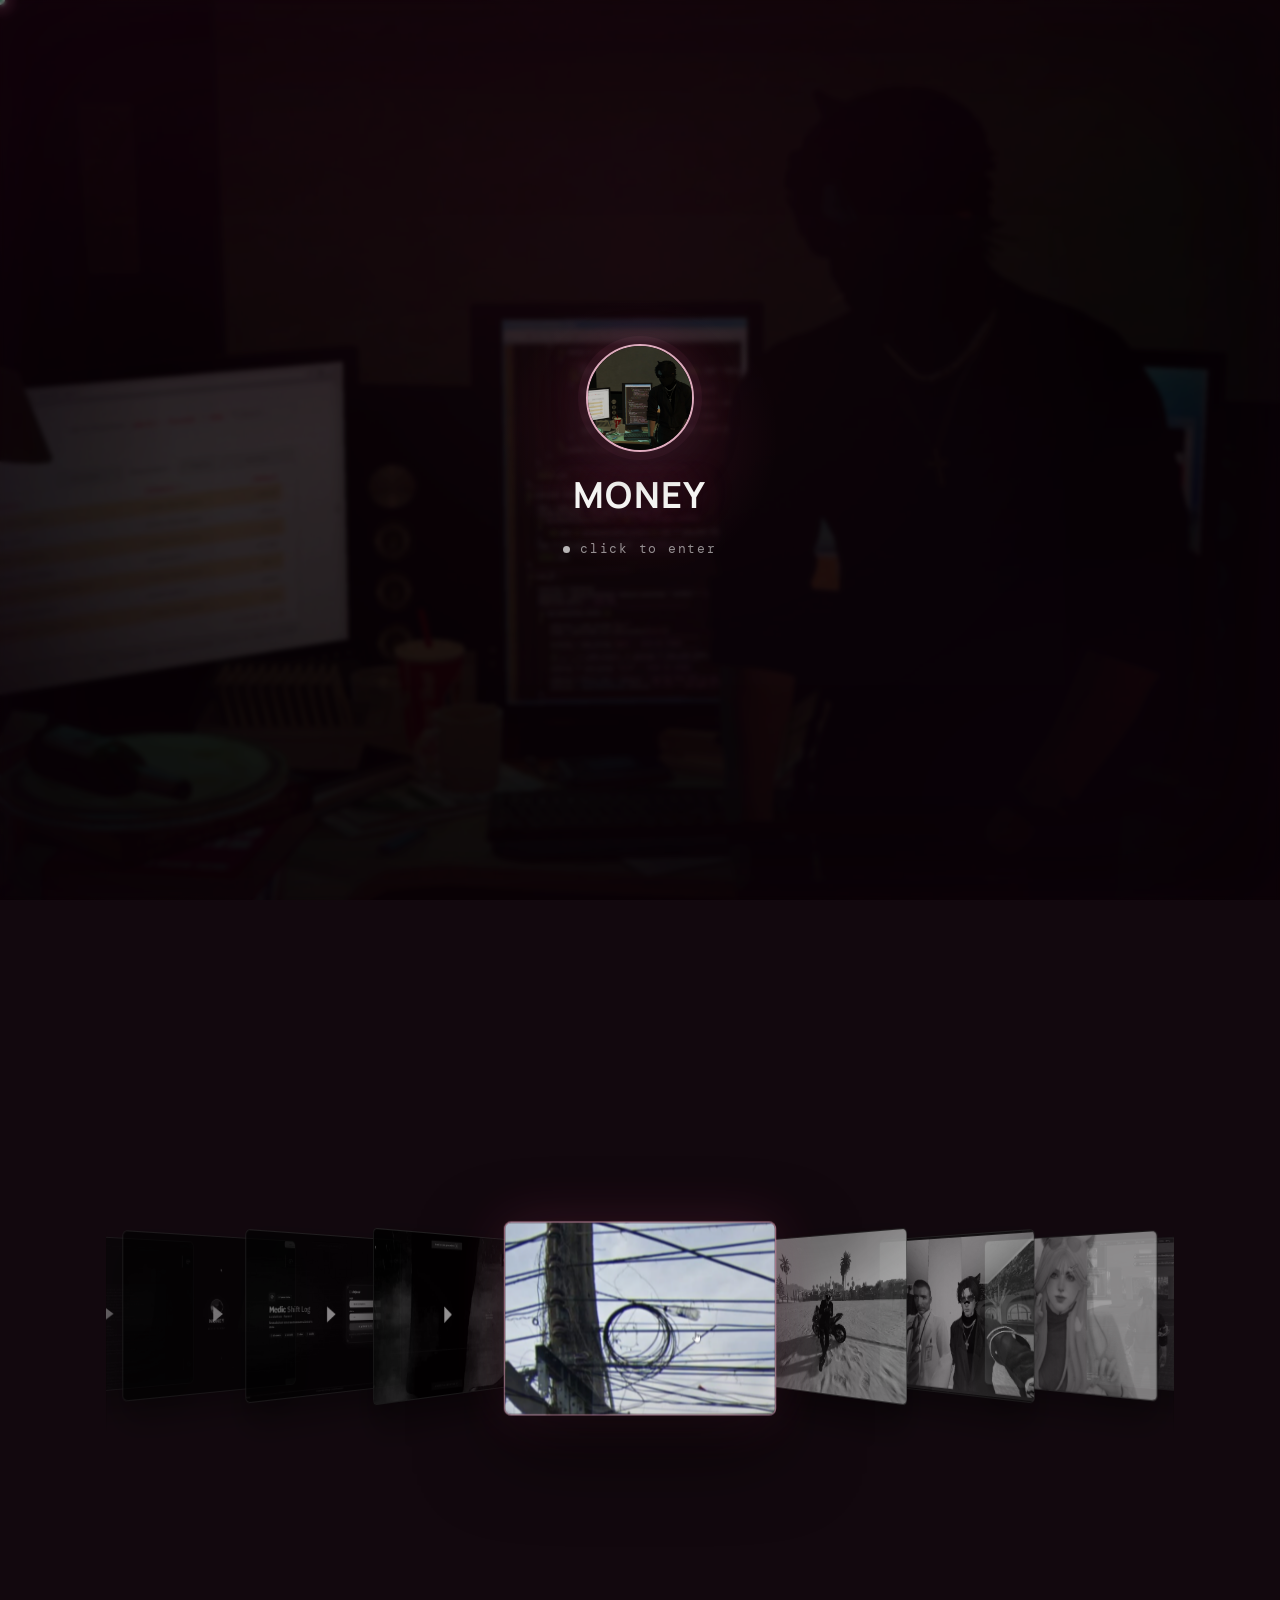
==== commit daf9b3a4: "456789" ====
--- a/index.html
+++ b/index.html
@@ -69,6 +69,33 @@
     <p class="lightbox-count" id="lightboxCount"></p>
   </div>
 
+  <!-- Share Card Modal -->
+  <div class="share-modal" id="shareModal" role="dialog" aria-modal="true" aria-label="Share card" hidden>
+    <div class="share-modal-backdrop" id="shareModalBackdrop"></div>
+    <div class="share-modal-panel">
+      <button type="button" class="share-modal-close" id="shareModalClose" aria-label="ปิด">&times;</button>
+      <h3 class="share-modal-title">Share Card</h3>
+      <p class="share-modal-sub">preview · download · copy</p>
+      <div class="share-card-preview">
+        <canvas id="shareCanvas" width="720" height="900" aria-label="Share preview"></canvas>
+      </div>
+      <div class="share-modal-actions">
+        <button type="button" class="share-action primary" id="shareDownload">
+          <svg viewBox="0 0 24 24" fill="none" stroke="currentColor" stroke-width="2" stroke-linecap="round" stroke-linejoin="round"><path d="M21 15v4a2 2 0 0 1-2 2H5a2 2 0 0 1-2-2v-4"/><polyline points="7 10 12 15 17 10"/><line x1="12" y1="15" x2="12" y2="3"/></svg>
+          Download
+        </button>
+        <button type="button" class="share-action" id="shareCopyImg">
+          <svg viewBox="0 0 24 24" fill="none" stroke="currentColor" stroke-width="2" stroke-linecap="round" stroke-linejoin="round"><rect x="9" y="9" width="13" height="13" rx="2"/><path d="M5 15H4a2 2 0 0 1-2-2V4a2 2 0 0 1 2-2h9a2 2 0 0 1 2 2v1"/></svg>
+          Copy image
+        </button>
+        <button type="button" class="share-action" id="shareCopyLink">
+          <svg viewBox="0 0 24 24" fill="none" stroke="currentColor" stroke-width="2" stroke-linecap="round" stroke-linejoin="round"><path d="M10 13a5 5 0 0 0 7.54.54l3-3a5 5 0 0 0-7.07-7.07l-1.72 1.71"/><path d="M14 11a5 5 0 0 0-7.54-.54l-3 3a5 5 0 0 0 7.07 7.07l1.71-1.71"/></svg>
+          Copy link
+        </button>
+      </div>
+    </div>
+  </div>
+
   <!-- ========== HERO / PROFILE ========== -->
   <section class="hero">
     <article class="profile" aria-label="Profile card">
@@ -134,7 +161,7 @@
               <path d="M11.979 0C5.678 0 .511 4.86.022 11.19l6.432 2.658c.545-.371 1.203-.59 1.912-.59.063 0 .125.004.188.006l2.861-4.142V8.91c0-2.495 2.028-4.524 4.524-4.524 2.494 0 4.524 2.031 4.524 4.527s-2.03 4.525-4.524 4.525h-.105l-4.076 2.911c0 .052.004.105.004.159 0 1.875-1.515 3.396-3.39 3.396-1.635 0-3.016-1.173-3.331-2.727L.436 15.27C1.962 20.607 6.53 24 11.979 24c6.627 0 11.999-5.373 11.999-12S18.606 0 11.979 0zM7.544 18.21l-1.473-.608c.268.789.979 1.357 1.849 1.357 1.061 0 1.923-.865 1.923-1.923 0-.849-.583-1.563-1.369-1.799l1.523.628c.831.343 1.246 1.295.902 2.126-.343.831-1.294 1.247-2.125.902-.03-.012-.06-.027-.09-.042.0.0.0.0.0.0zm9.491-7.453c-1.666 0-3.018-1.352-3.018-3.019 0-1.666 1.352-3.018 3.018-3.018 1.667 0 3.019 1.352 3.019 3.018 0 1.667-1.352 3.019-3.019 3.019zm0-5.009c-1.1 0-1.99.889-1.99 1.99 0 1.1.89 1.991 1.99 1.991s1.991-.891 1.991-1.991c0-1.101-.891-1.99-1.991-1.99z"/>
             </svg>
           </a>
-          <button class="share-btn" id="shareBtn" aria-label="Copy link" title="คัดลอกลิงก์" data-toast="คัดลอกลิงก์แล้ว">
+          <button class="share-btn" id="shareBtn" aria-label="Share card" title="Share card" data-toast="Share card">
             <svg viewBox="0 0 24 24" fill="none" stroke="currentColor" stroke-width="2" stroke-linecap="round" stroke-linejoin="round">
               <circle cx="18" cy="5" r="3"/><circle cx="6" cy="12" r="3"/><circle cx="18" cy="19" r="3"/>
               <path d="M8.59 13.51l6.83 3.98M15.41 6.51l-6.82 3.98"/>
@@ -520,30 +547,321 @@
       });
     });
 
-    /* ========== Share / Copy link ========== */
-    const shareBtn = document.getElementById('shareBtn');
-    shareBtn.addEventListener('click', async () => {
-      const url = window.location.href;
-      try {
-        await navigator.clipboard.writeText(url);
-        showToast('คัดลอกลิงก์แล้ว ✓');
-      } catch {
-        // fallback
-        const ta = document.createElement('textarea');
-        ta.value = url;
-        ta.style.position = 'fixed';
-        ta.style.opacity = '0';
-        document.body.appendChild(ta);
-        ta.select();
+    /* ========== Share Card (canvas preview) ========== */
+    (function () {
+      const shareBtn = document.getElementById('shareBtn');
+      const modal = document.getElementById('shareModal');
+      const canvas = document.getElementById('shareCanvas');
+      const closeBtn = document.getElementById('shareModalClose');
+      const backdrop = document.getElementById('shareModalBackdrop');
+      const downloadBtn = document.getElementById('shareDownload');
+      const copyImgBtn = document.getElementById('shareCopyImg');
+      const copyLinkBtn = document.getElementById('shareCopyLink');
+      if (!shareBtn || !modal || !canvas) return;
+
+      const W = 720;
+      const H = 900;
+      let lastBlob = null;
+
+      function loadImage(src) {
+        return new Promise((resolve, reject) => {
+          const img = new Image();
+          // same-origin: skip crossOrigin to avoid CORS taint on canvas
+          try {
+            const u = new URL(src, window.location.href);
+            if (u.origin !== window.location.origin) img.crossOrigin = 'anonymous';
+          } catch { /* relative path ok */ }
+          img.onload = () => resolve(img);
+          img.onerror = reject;
+          img.src = src;
+        });
+      }
+
+      async function getAvatarImage() {
+        // prefer already-loaded DOM image (avoids reload / CORS issues)
+        const el = document.querySelector('.avatar img')
+          || document.querySelector('.player-cover img')
+          || document.querySelector('.enter-avatar img');
+        if (el && el.complete && el.naturalWidth > 0) {
+          return el;
+        }
+        const src = (el && el.src) || 'photo.png';
+        return loadImage(src);
+      }
+
+      function roundRect(ctx, x, y, w, h, r) {
+        const radius = Math.min(r, w / 2, h / 2);
+        ctx.beginPath();
+        ctx.moveTo(x + radius, y);
+        ctx.arcTo(x + w, y, x + w, y + h, radius);
+        ctx.arcTo(x + w, y + h, x, y + h, radius);
+        ctx.arcTo(x, y + h, x, y, radius);
+        ctx.arcTo(x, y, x + w, y, radius);
+        ctx.closePath();
+      }
+
+      function drawCover(ctx, img, x, y, size) {
+        const iw = img.naturalWidth || img.width;
+        const ih = img.naturalHeight || img.height;
+        if (!iw || !ih) return;
+        const s = Math.min(iw, ih);
+        const sx = (iw - s) / 2;
+        const sy = (ih - s) / 2;
+        ctx.drawImage(img, sx, sy, s, s, x, y, size, size);
+      }
+
+      async function renderShareCard() {
+        const ctx = canvas.getContext('2d');
+        const dpr = Math.min(window.devicePixelRatio || 1, 2);
+        canvas.width = W * dpr;
+        canvas.height = H * dpr;
+        ctx.setTransform(dpr, 0, 0, dpr, 0, 0);
+
+        const name = (document.getElementById('nameScatter')?.getAttribute('aria-label')
+          || document.querySelector('.name-scatter')?.textContent
+          || 'talos blackagency').trim();
+        const songTitle = document.getElementById('playerTitle')?.textContent?.trim() || 'Insomnia';
+        const songArtist = document.getElementById('playerArtist')?.textContent?.trim() || 'slowed + reverb';
+        const statusText = document.getElementById('statusText')?.textContent?.trim() || 'online · quiet';
+        const urlHost = (() => {
+          try { return new URL(window.location.href).host || 'profile'; }
+          catch { return 'profile'; }
+        })();
+
+        let avatarImg = null;
+        try { avatarImg = await getAvatarImage(); } catch { avatarImg = null; }
+
+        // soft dark gradient background
+        const bg = ctx.createLinearGradient(0, 0, W, H);
+        bg.addColorStop(0, '#0c0c0e');
+        bg.addColorStop(0.45, '#121214');
+        bg.addColorStop(1, '#0a0a0b');
+        ctx.fillStyle = bg;
+        ctx.fillRect(0, 0, W, H);
+
+        // subtle radial glow
+        const glow = ctx.createRadialGradient(W * 0.5, H * 0.28, 20, W * 0.5, H * 0.28, 320);
+        glow.addColorStop(0, 'rgba(255,255,255,0.08)');
+        glow.addColorStop(0.55, 'rgba(255,255,255,0.02)');
+        glow.addColorStop(1, 'transparent');
+        ctx.fillStyle = glow;
+        ctx.fillRect(0, 0, W, H);
+
+        // noise-like soft vignette
+        const vig = ctx.createRadialGradient(W / 2, H / 2, H * 0.2, W / 2, H / 2, H * 0.75);
+        vig.addColorStop(0, 'transparent');
+        vig.addColorStop(1, 'rgba(0,0,0,0.45)');
+        ctx.fillStyle = vig;
+        ctx.fillRect(0, 0, W, H);
+
+        // card panel
+        const pad = 48;
+        const cardX = pad;
+        const cardY = 72;
+        const cardW = W - pad * 2;
+        const cardH = H - 160;
+        ctx.save();
+        roundRect(ctx, cardX, cardY, cardW, cardH, 28);
+        ctx.fillStyle = 'rgba(22,22,24,0.72)';
+        ctx.fill();
+        ctx.strokeStyle = 'rgba(255,255,255,0.12)';
+        ctx.lineWidth = 1.5;
+        ctx.stroke();
+        ctx.restore();
+
+        // avatar
+        const avSize = 168;
+        const avX = (W - avSize) / 2;
+        const avY = cardY + 56;
+        if (avatarImg) {
+          ctx.save();
+          ctx.beginPath();
+          ctx.arc(avX + avSize / 2, avY + avSize / 2, avSize / 2, 0, Math.PI * 2);
+          ctx.closePath();
+          ctx.clip();
+          drawCover(ctx, avatarImg, avX, avY, avSize);
+          ctx.restore();
+        } else {
+          ctx.fillStyle = 'rgba(255,255,255,0.12)';
+          ctx.beginPath();
+          ctx.arc(avX + avSize / 2, avY + avSize / 2, avSize / 2, 0, Math.PI * 2);
+          ctx.fill();
+        }
+        // avatar ring
+        ctx.beginPath();
+        ctx.arc(avX + avSize / 2, avY + avSize / 2, avSize / 2 + 3, 0, Math.PI * 2);
+        ctx.strokeStyle = 'rgba(255,255,255,0.55)';
+        ctx.lineWidth = 3;
+        ctx.stroke();
+        ctx.beginPath();
+        ctx.arc(avX + avSize / 2, avY + avSize / 2, avSize / 2 + 10, 0, Math.PI * 2);
+        ctx.strokeStyle = 'rgba(255,255,255,0.08)';
+        ctx.lineWidth = 1;
+        ctx.stroke();
+
+        // name
+        ctx.fillStyle = '#f5f5f3';
+        ctx.font = '700 36px Manrope, system-ui, sans-serif';
+        ctx.textAlign = 'center';
+        ctx.textBaseline = 'middle';
+        ctx.fillText(name, W / 2, avY + avSize + 52);
+
+        // status pill
+        const statusY = avY + avSize + 96;
+        ctx.font = '500 16px Manrope, system-ui, sans-serif';
+        const statusW = Math.min(ctx.measureText(statusText).width + 44, cardW - 80);
+        const statusX = (W - statusW) / 2;
+        roundRect(ctx, statusX, statusY - 16, statusW, 32, 16);
+        ctx.fillStyle = 'rgba(255,255,255,0.08)';
+        ctx.fill();
+        ctx.fillStyle = 'rgba(109,206,138,0.95)';
+        ctx.beginPath();
+        ctx.arc(statusX + 18, statusY, 5, 0, Math.PI * 2);
+        ctx.fill();
+        ctx.fillStyle = 'rgba(245,245,243,0.78)';
+        ctx.fillText(statusText, W / 2 + 6, statusY);
+
+        // now playing block
+        const npY = statusY + 56;
+        const npH = 110;
+        const npX = cardX + 36;
+        const npW = cardW - 72;
+        roundRect(ctx, npX, npY, npW, npH, 18);
+        ctx.fillStyle = 'rgba(0,0,0,0.35)';
+        ctx.fill();
+        ctx.strokeStyle = 'rgba(255,255,255,0.1)';
+        ctx.lineWidth = 1;
+        ctx.stroke();
+
+        // mini cover
+        const mini = 64;
+        const miniX = npX + 20;
+        const miniY = npY + (npH - mini) / 2;
+        if (avatarImg) {
+          ctx.save();
+          roundRect(ctx, miniX, miniY, mini, mini, 12);
+          ctx.clip();
+          drawCover(ctx, avatarImg, miniX, miniY, mini);
+          ctx.restore();
+        } else {
+          ctx.fillStyle = 'rgba(255,255,255,0.1)';
+          roundRect(ctx, miniX, miniY, mini, mini, 12);
+          ctx.fill();
+        }
+        ctx.strokeStyle = 'rgba(255,255,255,0.15)';
+        ctx.lineWidth = 1;
+        roundRect(ctx, miniX, miniY, mini, mini, 12);
+        ctx.stroke();
+
+        // song text
+        ctx.textAlign = 'left';
+        ctx.fillStyle = 'rgba(255,255,255,0.4)';
+        ctx.font = '500 12px DM Mono, monospace';
+        ctx.fillText('NOW PLAYING', miniX + mini + 18, npY + 34);
+        ctx.fillStyle = '#f5f5f3';
+        ctx.font = '600 22px Manrope, system-ui, sans-serif';
+        const titleMax = npW - mini - 50;
+        let title = songTitle;
+        if (ctx.measureText(title).width > titleMax) {
+          while (title.length > 3 && ctx.measureText(title + '…').width > titleMax) title = title.slice(0, -1);
+          title += '…';
+        }
+        ctx.fillText(title, miniX + mini + 18, npY + 60);
+        ctx.fillStyle = 'rgba(245,245,243,0.55)';
+        ctx.font = '500 15px Manrope, system-ui, sans-serif';
+        ctx.fillText(songArtist, miniX + mini + 18, npY + 84);
+
+        // footer
+        ctx.textAlign = 'center';
+        ctx.fillStyle = 'rgba(255,255,255,0.28)';
+        ctx.font = '500 13px DM Mono, monospace';
+        ctx.fillText(urlHost + '  ·  soft nights only', W / 2, cardY + cardH + 36);
+
+        // export blob for copy/download
+        return new Promise((resolve) => {
+          canvas.toBlob((blob) => {
+            lastBlob = blob;
+            resolve(blob);
+          }, 'image/png');
+        });
+      }
+
+      function openModal() {
+        modal.hidden = false;
+        document.body.classList.add('share-open');
+        document.body.style.overflow = 'hidden';
+        requestAnimationFrame(() => modal.classList.add('open'));
+        renderShareCard().catch(() => showToast('สร้างการ์ดไม่สำเร็จ'));
+      }
+
+      function closeModal() {
+        modal.classList.remove('open');
+        document.body.classList.remove('share-open');
+        document.body.style.overflow = '';
+        setTimeout(() => { modal.hidden = true; }, 350);
+      }
+
+      shareBtn.addEventListener('click', openModal);
+      closeBtn?.addEventListener('click', closeModal);
+      backdrop?.addEventListener('click', closeModal);
+      window.addEventListener('keydown', (e) => {
+        if (e.key === 'Escape' && modal.classList.contains('open')) closeModal();
+      });
+
+      downloadBtn?.addEventListener('click', async () => {
         try {
-          document.execCommand('copy');
+          if (!lastBlob) await renderShareCard();
+          if (!lastBlob) throw new Error('no blob');
+          const a = document.createElement('a');
+          a.href = URL.createObjectURL(lastBlob);
+          a.download = 'talos-share-card.png';
+          a.click();
+          URL.revokeObjectURL(a.href);
+          showToast('ดาวน์โหลดแล้ว ✓');
+        } catch {
+          showToast('ดาวน์โหลดไม่สำเร็จ');
+        }
+      });
+
+      copyImgBtn?.addEventListener('click', async () => {
+        try {
+          if (!lastBlob) await renderShareCard();
+          if (!lastBlob) throw new Error('no blob');
+          if (navigator.clipboard && window.ClipboardItem) {
+            await navigator.clipboard.write([
+              new ClipboardItem({ 'image/png': lastBlob })
+            ]);
+            showToast('คัดลอกรูปแล้ว ✓');
+          } else {
+            throw new Error('clipboard image unsupported');
+          }
+        } catch {
+          showToast('คัดลอกรูปไม่สำเร็จ · ลอง Download');
+        }
+      });
+
+      copyLinkBtn?.addEventListener('click', async () => {
+        const url = window.location.href;
+        try {
+          await navigator.clipboard.writeText(url);
           showToast('คัดลอกลิงก์แล้ว ✓');
         } catch {
-          showToast('คัดลอกไม่สำเร็จ');
-        }
-        document.body.removeChild(ta);
-      }
-    });
+          const ta = document.createElement('textarea');
+          ta.value = url;
+          ta.style.position = 'fixed';
+          ta.style.opacity = '0';
+          document.body.appendChild(ta);
+          ta.select();
+          try {
+            document.execCommand('copy');
+            showToast('คัดลอกลิงก์แล้ว ✓');
+          } catch {
+            showToast('คัดลอกไม่สำเร็จ');
+          }
+          document.body.removeChild(ta);
+        }
+      });
+    })();
 
     /* ========== Typing effect (tagline) ========== */
     const typedEl = document.querySelector('.typed');
--- a/style.css
+++ b/style.css
@@ -111,18 +111,24 @@
 }
 
 .has-custom-cursor, .has-custom-cursor * { cursor: none !important; }
+/* restore system cursor while share modal (or other high overlays) is open */
+body.share-open.has-custom-cursor,
+body.share-open.has-custom-cursor * { cursor: auto !important; }
+body.share-open .cursor,
+body.share-open .cursor-glow,
+body.share-open .cursor-trail { opacity: 0 !important; visibility: hidden !important; }
 .cursor {
   position: fixed; top: 0; left: 0; width: 10px; height: 10px; margin: -5px 0 0 -5px;
   border-radius: 50%; background: rgba(255,255,255,0.9); pointer-events: none; z-index: 9999;
   mix-blend-mode: difference;
-  transition: transform 0.05s linear, width 0.25s ease, height 0.25s ease, margin 0.25s ease, background 0.25s ease;
+  transition: transform 0.05s linear, width 0.25s ease, height 0.25s ease, margin 0.25s ease, background 0.25s ease, opacity 0.2s ease;
   will-change: transform;
 }
 .cursor-glow {
   position: fixed; top: 0; left: 0; width: 40px; height: 40px; margin: -20px 0 0 -20px;
   border-radius: 50%; background: radial-gradient(circle, rgba(255,255,255,0.18) 0%, transparent 70%);
   pointer-events: none; z-index: 9998; will-change: transform;
-  transition: width 0.3s ease, height 0.3s ease, margin 0.3s ease;
+  transition: width 0.3s ease, height 0.3s ease, margin 0.3s ease, opacity 0.2s ease;
 }
 body.cursor-hover .cursor {
   width: 28px; height: 28px; margin: -14px 0 0 -14px;
@@ -778,12 +784,131 @@
 .lightbox-nav.lb-next { right: 16px; }
 .lightbox-nav:hover { background: rgba(255,255,255,0.18); }
 
+/* ========== Share Card Modal ========== */
+.share-modal {
+  position: fixed; inset: 0; z-index: 10050;
+  display: grid; place-items: center;
+  padding: 20px;
+  opacity: 0; visibility: hidden; pointer-events: none;
+  transition: opacity 0.35s ease, visibility 0.35s ease;
+}
+.share-modal.open {
+  opacity: 1; visibility: visible; pointer-events: auto;
+}
+.share-modal-backdrop {
+  position: absolute; inset: 0;
+  background: rgba(0,0,0,0.72);
+  backdrop-filter: blur(14px); -webkit-backdrop-filter: blur(14px);
+}
+.share-modal-panel {
+  position: relative;
+  width: min(400px, calc(100vw - 32px));
+  max-height: calc(100vh - 40px);
+  overflow-y: auto;
+  padding: 28px 24px 22px;
+  border-radius: 22px;
+  background: rgba(16,16,18,0.92);
+  border: 1px solid rgba(255,255,255,0.12);
+  box-shadow: 0 24px 80px rgba(0,0,0,0.55), 0 0 0 1px rgba(255,255,255,0.04);
+  transform: translateY(16px) scale(0.97);
+  transition: transform 0.4s cubic-bezier(0.22,1,0.36,1);
+}
+.share-modal.open .share-modal-panel {
+  transform: none;
+}
+.share-modal-close {
+  position: absolute; top: 14px; right: 14px;
+  width: 36px; height: 36px;
+  border: none; border-radius: 50%;
+  background: rgba(255,255,255,0.08);
+  color: rgba(255,255,255,0.75);
+  font-size: 22px; line-height: 1;
+  cursor: pointer;
+  display: grid; place-items: center;
+  transition: background 0.2s ease, color 0.2s ease;
+}
+.share-modal-close:hover {
+  background: rgba(255,255,255,0.16);
+  color: #fff;
+}
+.share-modal-title {
+  font: 600 18px "Manrope", sans-serif;
+  letter-spacing: 0.02em;
+  color: #f5f5f3;
+  margin: 0 0 4px;
+}
+.share-modal-sub {
+  font: 12px "DM Mono", monospace;
+  color: rgba(255,255,255,0.4);
+  letter-spacing: 0.06em;
+  margin: 0 0 18px;
+}
+.share-card-preview {
+  border-radius: 16px;
+  overflow: hidden;
+  border: 1px solid rgba(255,255,255,0.1);
+  background: #0a0a0a;
+  box-shadow: 0 12px 40px rgba(0,0,0,0.4);
+  margin-bottom: 18px;
+}
+.share-card-preview canvas {
+  display: block;
+  width: 100%;
+  height: auto;
+  vertical-align: middle;
+}
+.share-modal-actions {
+  display: grid;
+  grid-template-columns: 1fr 1fr;
+  gap: 10px;
+}
+.share-action {
+  display: inline-flex;
+  align-items: center;
+  justify-content: center;
+  gap: 8px;
+  padding: 12px 14px;
+  border-radius: 12px;
+  border: 1px solid rgba(255,255,255,0.12);
+  background: rgba(255,255,255,0.06);
+  color: rgba(255,255,255,0.88);
+  font: 600 13px "Manrope", sans-serif;
+  cursor: pointer;
+  transition: background 0.2s ease, border-color 0.2s ease, transform 0.2s ease;
+}
+.share-action svg {
+  width: 16px; height: 16px; flex-shrink: 0;
+}
+.share-action:hover {
+  background: rgba(255,255,255,0.12);
+  border-color: rgba(255,255,255,0.28);
+  transform: translateY(-1px);
+}
+.share-action.primary {
+  grid-column: 1 / -1;
+  background: rgba(255,255,255,0.14);
+  border-color: rgba(255,255,255,0.28);
+  color: #fff;
+}
+.share-action.primary:hover {
+  background: rgba(255,255,255,0.22);
+}
+.share-action:disabled {
+  opacity: 0.5;
+  pointer-events: none;
+}
+@media (max-width: 420px) {
+  .share-modal-panel { padding: 22px 16px 18px; }
+  .share-modal-actions { grid-template-columns: 1fr; }
+  .share-action.primary { grid-column: auto; }
+}
+
 .toast {
   position: fixed; bottom: 28px; left: 50%; transform: translateX(-50%) translateY(20px);
   padding: 10px 18px; border-radius: 999px; background: rgba(20,20,22,0.92);
   border: 1px solid rgba(255,255,255,0.14); backdrop-filter: blur(16px);
   color: rgba(255,255,255,0.9); font: 12.5px "Manrope", sans-serif; letter-spacing: 0.02em;
-  box-shadow: 0 12px 36px rgba(0,0,0,0.45); z-index: 10001; opacity: 0; pointer-events: none;
+  box-shadow: 0 12px 36px rgba(0,0,0,0.45); z-index: 10060; opacity: 0; pointer-events: none;
   transition: opacity 0.3s ease, transform 0.3s cubic-bezier(0.22,1,0.36,1);
 }
 .toast.show { opacity: 1; transform: translateX(-50%) translateY(0); }
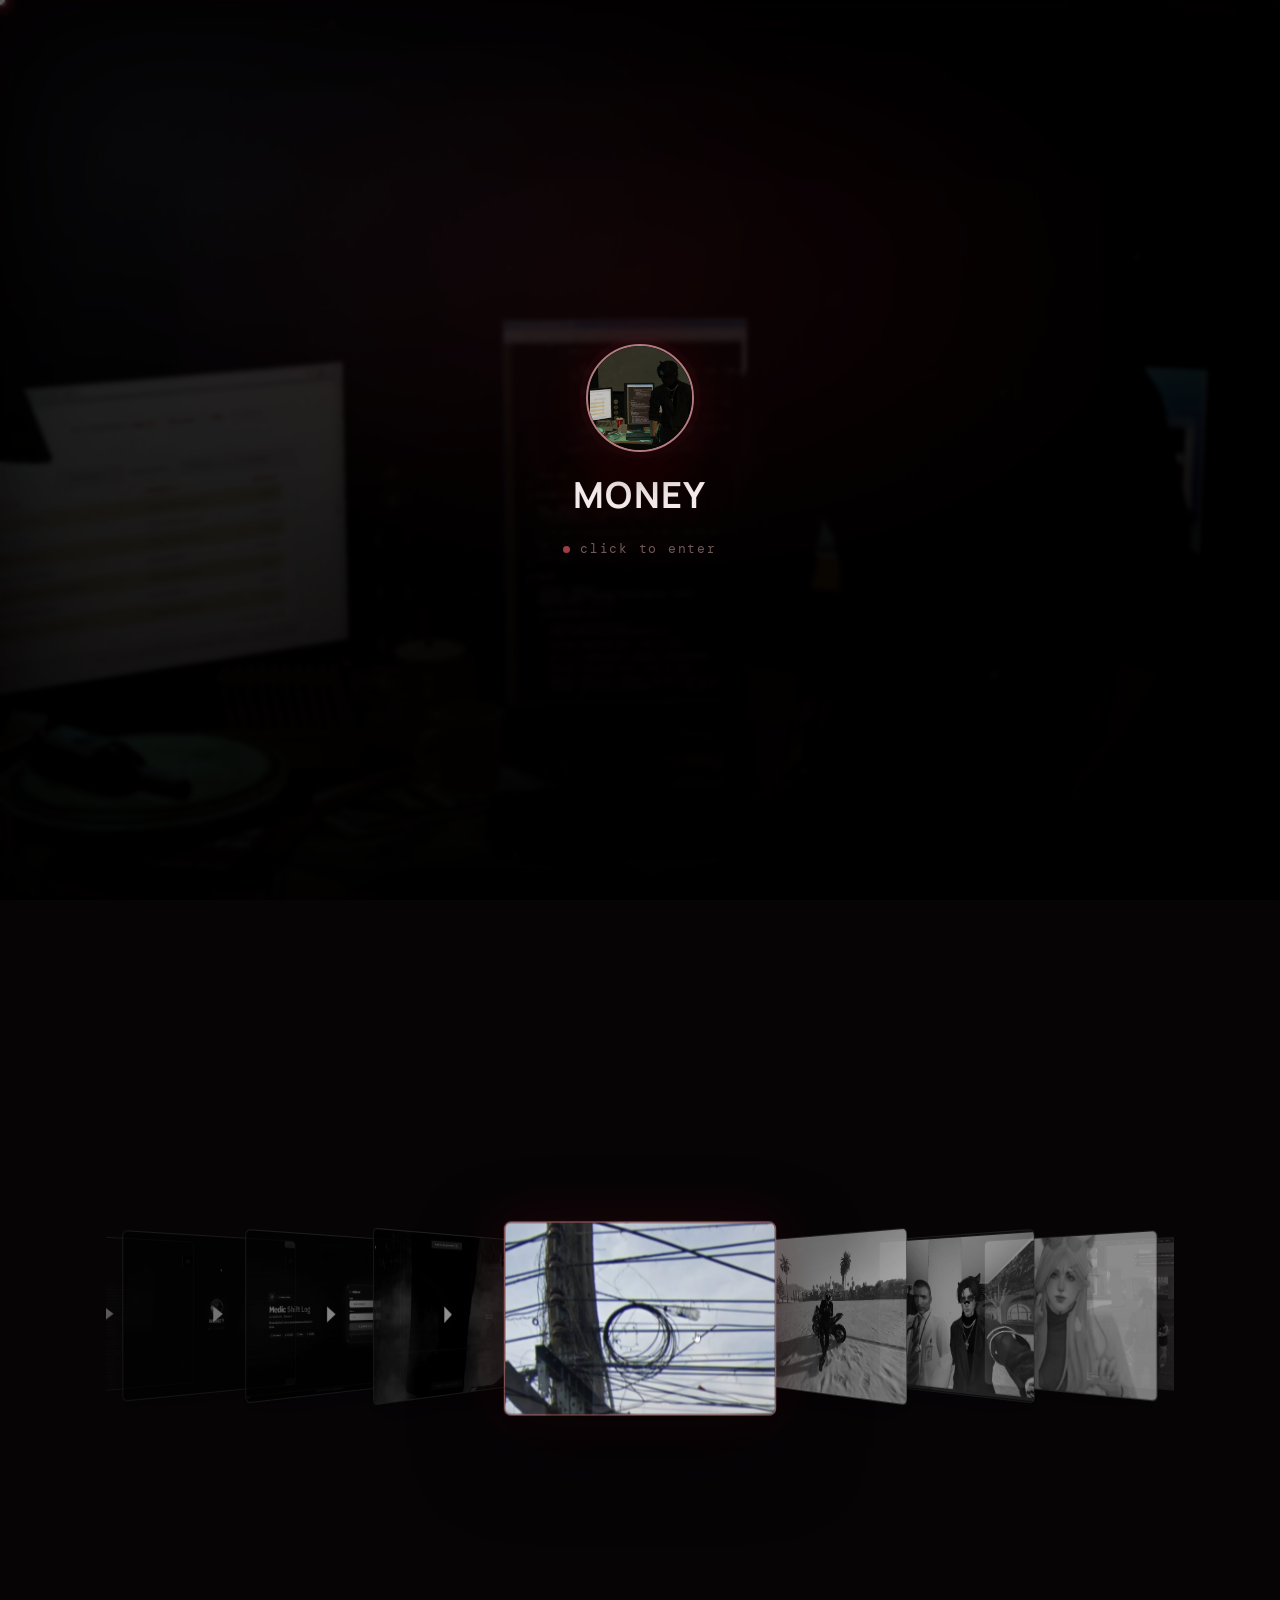
==== commit 39b377e1: "45678910" ====
--- a/index.html
+++ b/index.html
@@ -11,6 +11,7 @@
   <link rel="stylesheet" href="theme-222.css" />
   <link rel="stylesheet" href="theme-noir.css" />
   <link rel="stylesheet" href="theme-capitano.css" />
+  <link rel="stylesheet" href="theme-alucard.css" />
   <link rel="stylesheet" href="theme-secret.css" />
   <script src="https://cdnjs.cloudflare.com/ajax/libs/gsap/3.12.5/gsap.min.js" defer></script>
 </head>
@@ -37,9 +38,12 @@
   <div class="cursor-glow" id="cursorGlow" aria-hidden="true"></div>
   <div class="cursor-trail" id="cursorTrail" aria-hidden="true"></div>
 
-  <!-- Video Background -->
+  <!-- Video Background (dual layer for crossfade) -->
   <div class="video-bg" aria-hidden="true">
-    <video id="bgVideo" autoplay muted loop playsinline poster="photo.png">
+    <video id="bgVideo" class="bg-layer is-active" autoplay muted loop playsinline poster="photo.png">
+      <source src="" type="video/mp4" />
+    </video>
+    <video id="bgVideoB" class="bg-layer" muted loop playsinline poster="photo.png">
       <source src="" type="video/mp4" />
     </video>
   </div>
@@ -341,58 +345,54 @@
       }
     })();
 
-    /* ========== Hidden background shortcuts ========== */
+    /* ========== Hidden background shortcuts + crossfade ========== */
     (function () {
       const clips = {
         Numpad1: 'ssstik.io_@soul.blr_1779080280199.mp4',
         Numpad2: '222.mp4',
-        Numpad3: 'capitano.mp4'
+        Numpad3: 'capitano.mp4',
+        Numpad4: 'alucard.mp4'
       };
-      const themeClasses = ['theme-noir', 'theme-alt', 'theme-capitano', 'theme-secret'];
+      const themeClasses = ['theme-noir', 'theme-alt', 'theme-capitano', 'theme-alucard', 'theme-secret'];
       const isEditableTarget = (target) => target instanceof Element && target.matches('input, textarea, [contenteditable="true"]');
-
-      function switchBackground(clip) {
-        const bg = document.getElementById('bgVideo');
-        const banner = document.getElementById('bannerVideo');
-        const audio = document.getElementById('audio');
-        const wasPlaying = audio && !audio.paused;
+      const reduceMotion = window.matchMedia('(prefers-reduced-motion: reduce)').matches;
+      let switching = false;
+
+      function fadeVolume(audio, to, ms) {
+        return new Promise((resolve) => {
+          if (!audio || reduceMotion || ms <= 0) {
+            if (audio) audio.volume = to;
+            resolve();
+            return;
+          }
+          const from = audio.volume;
+          const start = performance.now();
+          function tick(now) {
+            const t = Math.min(1, (now - start) / ms);
+            const eased = t * (2 - t);
+            audio.volume = from + (to - from) * eased;
+            if (t < 1) requestAnimationFrame(tick);
+            else resolve();
+          }
+          requestAnimationFrame(tick);
+        });
+      }
+
+      function applyThemeClasses(clip) {
         const isAlt = clip === '222.mp4';
         const isCapitano = clip === 'capitano.mp4';
-
-        window.__bgClip = clip;
-        window.__audioStartAt = isAlt ? 33 : 0;
+        const isAlucard = clip === 'alucard.mp4';
         document.body.classList.remove(...themeClasses);
         if (clip === 'ssstik.io_@soul.blr_1779080280199.mp4') document.body.classList.add('theme-noir');
         if (isAlt) document.body.classList.add('theme-alt');
         if (isCapitano) document.body.classList.add('theme-capitano');
-
-        [bg, banner].forEach((video) => {
-          const source = video && video.querySelector('source');
-          if (source) source.src = clip;
-          if (video) { video.load(); video.play().catch(() => {}); }
-        });
-
-        const profileImage = clip === 'ssstik.io_@soul.blr_1779080280199.mp4'
-          ? 'photo.png'
-          : 'photo.png';
-        document.querySelectorAll('.enter-avatar img, .avatar img, .player-cover img').forEach((img) => {
-          img.src = profileImage;
-        });
-
-        if (audio) {
-          const source = audio.querySelector('source');
-          if (source) source.src = isAlt
-            ? 'bye-into-you-remix.mp3'
-            : (isCapitano ? 'Halsey-Gasoline(instrumental).mp3' : 'Insomnia slowed reverb.mp3');
-          audio.load();
-          if (wasPlaying) {
-            audio.addEventListener('canplay', () => {
-              if (window.__audioStartAt) audio.currentTime = window.__audioStartAt;
-              audio.play().catch(() => {});
-            }, { once: true });
-          }
-        }
-
+        if (isAlucard) document.body.classList.add('theme-alucard');
+      }
+
+      function applyMeta(clip) {
+        const isAlt = clip === '222.mp4';
+        const isCapitano = clip === 'capitano.mp4';
+        const isAlucard = clip === 'alucard.mp4';
         const title = document.getElementById('playerTitle');
         const artist = document.getElementById('playerArtist');
         const duration = document.getElementById('duration');
@@ -404,6 +404,10 @@
           if (title) title.textContent = 'Gasoline';
           if (artist) artist.textContent = 'Halsey · instrumental';
           if (duration) duration.textContent = '0:00';
+        } else if (isAlucard) {
+          if (title) title.textContent = 'Sweater Weather';
+          if (artist) artist.textContent = 'The Neighbourhood';
+          if (duration) duration.textContent = '0:00';
         } else {
           if (title) title.textContent = 'Insomnia';
           if (artist) artist.textContent = 'slowed + reverb';
@@ -411,8 +415,124 @@
         }
       }
 
+      function getActiveBg() {
+        return document.querySelector('.video-bg .bg-layer.is-active') || document.getElementById('bgVideo');
+      }
+
+      function getInactiveBg() {
+        return document.querySelector('.video-bg .bg-layer:not(.is-active)') || document.getElementById('bgVideoB');
+      }
+
+      async function switchBackground(clip) {
+        if (switching) return;
+        if (window.__bgClip === clip) return;
+        switching = true;
+        document.body.classList.add('is-theme-fading');
+
+        const incoming = getInactiveBg();
+        const outgoing = getActiveBg();
+        const banner = document.getElementById('bannerVideo');
+        const audio = document.getElementById('audio');
+        const wasPlaying = audio && !audio.paused;
+        const isAlt = clip === '222.mp4';
+        const isCapitano = clip === 'capitano.mp4';
+        const isAlucard = clip === 'alucard.mp4';
+        const targetVol = audio ? (typeof audio.dataset.userVol !== 'undefined'
+          ? parseFloat(audio.dataset.userVol)
+          : (audio.volume || 0.7)) : 0.7;
+
+        window.__bgClip = clip;
+        window.__audioStartAt = isAlt ? 33 : (isAlucard ? 19 : 0);
+
+        // preload next video on inactive layer
+        if (incoming) {
+          const src = incoming.querySelector('source');
+          if (src) src.src = clip;
+          incoming.load();
+          try { await incoming.play(); } catch { /* autoplay policy */ }
+        }
+
+        // fade audio out while videos crossfade
+        const fadeMs = reduceMotion ? 0 : 700;
+        if (audio && wasPlaying) {
+          fadeVolume(audio, 0, fadeMs * 0.65);
+        }
+
+        // start crossfade after a short buffer so next frame is ready
+        await new Promise((r) => setTimeout(r, reduceMotion ? 0 : 120));
+
+        if (incoming) incoming.classList.add('is-active');
+        if (outgoing) outgoing.classList.remove('is-active');
+
+        // theme class mid-fade so CSS filters/overlays shift smoothly
+        applyThemeClasses(clip);
+        applyMeta(clip);
+
+        // banner soft swap
+        if (banner) {
+          if (!reduceMotion) banner.style.opacity = '0';
+          const bsrc = banner.querySelector('source');
+          if (bsrc) bsrc.src = clip;
+          banner.load();
+          banner.play().catch(() => {});
+          setTimeout(() => {
+            if (!reduceMotion) banner.style.opacity = '1';
+          }, reduceMotion ? 0 : 280);
+        }
+
+        document.querySelectorAll('.enter-avatar img, .avatar img, .player-cover img').forEach((img) => {
+          img.src = 'photo.png';
+        });
+
+        // wait for visual crossfade, then stop old video + swap audio
+        await new Promise((r) => setTimeout(r, fadeMs));
+
+        if (outgoing) {
+          try { outgoing.pause(); } catch { /* */ }
+        }
+
+        if (audio) {
+          const source = audio.querySelector('source');
+          if (source) {
+            source.src = isAlt
+              ? 'bye-into-you-remix.mp3'
+              : (isAlucard
+                ? 'The Neighbourhood - Sweater Weather.mp3'
+                : (isCapitano ? 'Halsey-Gasoline(instrumental).mp3' : 'Insomnia slowed reverb.mp3'));
+          }
+          audio.load();
+          const startPlay = () => {
+            if (window.__audioStartAt) audio.currentTime = window.__audioStartAt;
+            audio.volume = 0;
+            if (wasPlaying) {
+              audio.play().catch(() => {});
+              fadeVolume(audio, targetVol, reduceMotion ? 0 : 550);
+            } else {
+              audio.volume = targetVol;
+            }
+          };
+          if (audio.readyState >= 2) startPlay();
+          else audio.addEventListener('canplay', startPlay, { once: true });
+        }
+
+        document.body.classList.remove('is-theme-fading');
+        switching = false;
+        if (typeof showToast === 'function') {
+          const label = isAlt
+            ? 'theme · 222'
+            : (isCapitano
+              ? 'theme · capitano'
+              : (isAlucard ? 'theme · alucard' : 'theme · noir'));
+          showToast(label);
+        }
+      }
+
+      // expose for other features
+      window.__switchBackground = switchBackground;
+
       window.addEventListener('keydown', (event) => {
-        if (event.code === 'Numpad4' && !isEditableTarget(event.target)) {
+        // Numpad5 = secret terminal overlay (optional)
+        if (event.code === 'Numpad5' && !isEditableTarget(event.target)) {
           event.preventDefault();
           const isSecret = document.body.classList.toggle('theme-secret');
           if (typeof showToast === 'function') {
@@ -1069,6 +1189,7 @@
 
     // Init volume
     audio.volume = parseFloat(volSlider.value);
+    audio.dataset.userVol = String(audio.volume);
     updateVolIcon(audio.volume, audio.muted);
 
     function togglePlay() {
@@ -1118,6 +1239,7 @@
     volSlider.addEventListener('input', () => {
       const v = parseFloat(volSlider.value);
       audio.volume = v;
+      audio.dataset.userVol = String(v);
       if (v > 0 && audio.muted) {
         audio.muted = false;
       }
@@ -1406,8 +1528,9 @@
       function layout(animate) {
         const n = nodes.length || 1;
         const mobile = window.innerWidth < 640;
-        const step = mobile ? 88 : 124;
-        const jut = mobile ? 42 : 72;
+        const step = mobile ? 72 : 124;
+        const jut = mobile ? 28 : 72;
+        const rotAmt = mobile ? -48 : -64;
         stage.classList.toggle('is-dragging', dragging);
         nodes.forEach((el, i) => {
           let d = i - pos;
@@ -1416,15 +1539,15 @@
           const abs = Math.abs(d);
           const sign = abs < 0.001 ? 0 : (d < 0 ? -1 : 1);
           const x = d * step + sign * jut;
-          const rot = sign * -64;
-          const z = (1 - Math.min(abs, 1)) * 170 - abs * 18;
+          const rot = sign * rotAmt;
+          const z = (1 - Math.min(abs, 1)) * (mobile ? 120 : 170) - abs * 18;
           el.style.transition = (animate && !dragging && !reduceMotion)
-            ? 'transform 0.62s cubic-bezier(0.22, 1, 0.36, 1), opacity 0.45s ease'
+            ? 'transform 0.55s cubic-bezier(0.22, 1, 0.36, 1), opacity 0.4s ease'
             : (dragging || reduceMotion ? 'none' : '');
           el.style.transform = `translate3d(${x}px, 0, ${z}px) rotateY(${rot}deg)`;
           el.style.zIndex = String(Math.round(120 - abs * 6));
-          el.style.opacity = abs > 6.2 ? '0' : String(Math.max(0.28, 1 - abs * 0.11));
-          el.style.visibility = abs > 7 ? 'hidden' : 'visible';
+          el.style.opacity = abs > (mobile ? 4.5 : 6.2) ? '0' : String(Math.max(0.28, 1 - abs * (mobile ? 0.14 : 0.11)));
+          el.style.visibility = abs > (mobile ? 5.2 : 7) ? 'hidden' : 'visible';
           el.classList.toggle('is-active', Math.round(pos) === i);
           el.classList.toggle('is-side', abs >= 0.45);
           el.tabIndex = Math.round(pos) === i ? 0 : -1;
@@ -1492,43 +1615,75 @@
         autoBtn.setAttribute('aria-pressed', autoSpin ? 'true' : 'false');
       }
 
+      let touchAxis = null; // 'x' | 'y' | null — lock axis after first move
+      let startY = 0;
+
       function onDown(e) {
         if (e.target.closest('.orbit-controls')) return;
         dragging = true;
-        lastX = e.clientX ?? e.touches?.[0]?.clientX ?? 0;
+        touchAxis = null;
+        const pt = e.touches ? e.touches[0] : e;
+        lastX = pt.clientX ?? 0;
+        startY = pt.clientY ?? 0;
         dragAcc = 0;
         stage.classList.add('is-dragging');
       }
       function onMove(e) {
         if (!dragging) return;
-        const x = e.clientX ?? e.touches?.[0]?.clientX ?? lastX;
+        const pt = e.touches ? e.touches[0] : e;
+        const x = pt.clientX ?? lastX;
+        const y = pt.clientY ?? startY;
         const dx = x - lastX;
+        const dy = y - startY;
+
+        // on touch: decide horizontal vs vertical scroll
+        if (e.touches && touchAxis == null && (Math.abs(dx) > 6 || Math.abs(dy) > 6)) {
+          touchAxis = Math.abs(dx) > Math.abs(dy) ? 'x' : 'y';
+          if (touchAxis === 'y') {
+            dragging = false;
+            stage.classList.remove('is-dragging');
+            return;
+          }
+        }
+        if (touchAxis === 'y') return;
+
+        if (e.touches && touchAxis === 'x' && e.cancelable) {
+          e.preventDefault();
+        }
+
         lastX = x;
         dragAcc += dx;
         const width = Math.max(window.innerWidth, 360);
-        pos -= dx / (width * 0.16);
+        const sens = window.innerWidth < 640 ? 0.12 : 0.16;
+        pos -= dx / (width * sens);
         pos = Math.max(-0.85, Math.min(pool.length - 0.15, pos));
         layout(false);
       }
       function onUp() {
-        if (!dragging) return;
+        if (!dragging) {
+          touchAxis = null;
+          return;
+        }
         dragging = false;
         stage.classList.remove('is-dragging');
-        if (Math.abs(dragAcc) < 8) {
-          pos = Math.round(pos);
+        const threshold = window.innerWidth < 640 ? 18 : 8;
+        if (Math.abs(dragAcc) >= threshold) {
+          pos = Math.round(pos + (dragAcc > 0 ? -0.15 : 0.15));
         } else {
           pos = Math.round(pos);
         }
         goTo(pos, true);
         bumpAuto();
+        touchAxis = null;
       }
 
       stage.addEventListener('mousedown', onDown);
       window.addEventListener('mousemove', onMove);
       window.addEventListener('mouseup', onUp);
       stage.addEventListener('touchstart', onDown, { passive: true });
-      window.addEventListener('touchmove', onMove, { passive: true });
+      window.addEventListener('touchmove', onMove, { passive: false });
       window.addEventListener('touchend', onUp, { passive: true });
+      window.addEventListener('touchcancel', onUp, { passive: true });
 
       window.addEventListener('keydown', (e) => {
         if (lightbox && !lightbox.hidden) {
--- a/style.css
+++ b/style.css
@@ -152,17 +152,35 @@
   height: 100vh !important;
   z-index: -2 !important;
   overflow: hidden !important;
-  transform: none !important; /* ป้องกัน JS สั่งเลื่อนตัว container */
-}
-
+  transform: none !important;
+}
+
+.video-bg .bg-layer,
 .video-bg video {
+  position: absolute !important;
+  inset: 0 !important;
   width: 100% !important;
   height: 100% !important;
   object-fit: cover !important;
   object-position: center !important;
-  transform: scale(1.05) !important; /* เผื่อขอบไว้เล็กน้อยโดยไม่ต้องขยับ Y */
+  transform: scale(1.05) !important;
   filter: brightness(0.48) contrast(1.05) saturate(0.85);
-  will-change: auto !important;
+  will-change: opacity !important;
+  opacity: 0;
+  transition: opacity 0.85s cubic-bezier(0.4, 0, 0.2, 1);
+  pointer-events: none;
+}
+
+.video-bg .bg-layer.is-active {
+  opacity: 1;
+}
+
+body.is-theme-fading .video-overlay {
+  transition: opacity 0.4s ease;
+}
+
+body.is-theme-fading .banner video {
+  transition: opacity 0.7s ease;
 }
 .video-overlay {
   position: fixed; inset: 0; z-index: -1;
@@ -225,6 +243,7 @@
 }
 .profile-body { z-index: 2; }
 .banner { height: 160px; position: relative; overflow: hidden; }
+.banner video { transition: opacity 0.7s ease; }
 .banner video {
   width: 100%;
   height: 100%;
@@ -630,24 +649,50 @@
 
 @media (max-width: 900px) {
   .works { padding: 40px 12px 64px; }
-  .cf-stage { height: min(60vh, 500px); min-height: 360px; }
+  .cf-stage { height: min(58vh, 480px); min-height: 340px; }
   .cf-cover { width: 190px; height: 136px; margin-left: -95px; margin-top: -68px; }
   .cf-reflect img { height: 136px; }
+  .orbit-controls { gap: 14px; }
 }
 
 @media (max-width: 580px) {
-  .works { padding: 32px 10px 56px; }
-  .cf-stage { height: min(56vh, 430px); min-height: 320px; }
-  .cf-cover { width: 156px; height: 112px; margin-left: -78px; margin-top: -56px; }
-  .cf-title { font-size: 13px; }
-  .orbit-nav { width: 36px; height: 36px; }
-  .orbit-filters { gap: 6px; }
-  .orbit-filter { padding: 6px 12px; font-size: 11px; }
-  .lightbox-nav { width: 40px; height: 40px; }
+  .works { padding: 28px 8px 72px; }
+  .cf-stage {
+    height: min(52vh, 400px);
+    min-height: 280px;
+    touch-action: pan-y;
+  }
+  .cf-cover { width: 148px; height: 106px; margin-left: -74px; margin-top: -53px; }
+  .cf-title { font-size: 13px; max-width: 90vw; }
+  .cf-sub { font-size: 11px; }
+  .cf-meta { padding: 0 12px; }
+  .orbit-nav {
+    width: 44px; height: 44px;
+    background: rgba(0,0,0,0.35);
+    backdrop-filter: blur(8px);
+  }
+  .orbit-filters {
+    gap: 6px;
+    padding: 0 8px;
+    flex-wrap: wrap;
+    justify-content: center;
+  }
+  .orbit-filter {
+    padding: 8px 14px;
+    font-size: 12px;
+    min-height: 36px;
+  }
+  .orbit-hint { font-size: 10px; margin-top: 10px; }
+  .lightbox-nav { width: 44px; height: 44px; }
+  .lightbox-close { width: 44px; height: 44px; font-size: 26px; }
 }
 
 @media (hover: none), (pointer: coarse) {
   .orbit-nav:hover { transform: none; }
+  .cf-stage { cursor: grab; }
+  .cf-stage.is-dragging { cursor: grabbing; }
+  /* larger hit area for covers on touch */
+  .cf-cover { -webkit-tap-highlight-color: transparent; }
 }
 
 @media (prefers-reduced-motion: reduce) {
@@ -953,31 +998,68 @@
   h1 { font-size: clamp(20px,5.5vw,24px); }
   .bio { font-size: 13.5px; margin: 12px 0 16px; }
   .socials { gap: 8px; flex-wrap: wrap; }
-  .socials a, .share-btn { width: 36px; height: 36px; }
+  .socials a, .share-btn { width: 40px; height: 40px; }
   .scroll-hint { bottom: max(100px, calc(72px + env(safe-area-inset-bottom, 0px))); font-size: 10px; }
-  .works { padding: 28px 0 40px; }
-  
-  .player { margin-top: 16px; padding: 8px; gap: 8px; border-radius: 12px; }
-  .player-cover { width: 38px; height: 38px; border-radius: 8px; }
-  .ctrl-btn { width: 32px; height: 32px; }
-  .ctrl-btn.play-btn { width: 36px; height: 36px; }
-  .vol-wrap .vol-slider { width: 40px; opacity: 0.85; }
+  .works { padding: 28px 0 56px; }
+
+  .player {
+    margin-top: 14px;
+    padding: 10px;
+    gap: 10px;
+    border-radius: 14px;
+    flex-wrap: nowrap;
+  }
+  .player-cover { width: 42px; height: 42px; border-radius: 10px; }
+  .player-title { font-size: 13px; }
+  .player-artist { font-size: 11px; }
+  .progress { height: 6px; }
+  .progress:hover { height: 7px; }
+  .ctrl-btn { width: 40px; height: 40px; }
+  .ctrl-btn.play-btn { width: 44px; height: 44px; }
+  .ctrl-btn svg { width: 17px; height: 17px; }
+  .vol-wrap .vol-slider { width: 0; opacity: 0; pointer-events: none; }
+  .vol-wrap:focus-within .vol-slider,
+  .vol-wrap .vol-slider:focus {
+    width: 56px; opacity: 1; pointer-events: auto;
+  }
+  .lyrics-snippet { display: none; }
+  .viz { display: none; }
   .enter-avatar { width: 92px; height: 92px; }
-  .toast { bottom: max(20px, calc(16px + env(safe-area-inset-bottom, 0px))); max-width: calc(100vw - 32px); }
-  .site-footer { padding: 18px 12px max(28px, calc(20px + env(safe-area-inset-bottom, 0px))); font-size: 11px; }
+  .toast {
+    bottom: max(20px, calc(16px + env(safe-area-inset-bottom, 0px)));
+    max-width: calc(100vw - 32px);
+  }
+  .site-footer {
+    padding: 18px 12px max(28px, calc(20px + env(safe-area-inset-bottom, 0px)));
+    font-size: 11px;
+  }
+
+  /* Share modal mobile */
+  .share-modal { padding: 12px; align-items: flex-end; }
+  .share-modal-panel {
+    width: 100%;
+    max-height: min(92vh, 720px);
+    border-radius: 20px 20px 16px 16px;
+    padding: 20px 16px max(18px, env(safe-area-inset-bottom, 0px));
+  }
+  .share-modal-actions { gap: 8px; }
+  .share-action { padding: 14px 12px; min-height: 48px; font-size: 14px; }
 }
 @media (max-width: 380px) {
   .hero { padding: 20px 10px 88px; }
   .banner { height: 100px; }
   .avatar { width: 70px; height: 70px; border-width: 2.5px; }
   .avatar-row { margin-top: -34px; }
-  
+  .player-controls { gap: 2px; }
+  .vol-wrap { display: none; }
 }
 @media (hover: none), (pointer: coarse) {
-  .socials a, .share-btn { width: 40px; height: 40px; }
+  .socials a, .share-btn { width: 44px; height: 44px; }
   .socials a:hover, .share-btn:hover { transform: none; }
   .ctrl-btn:hover { transform: none; }
-  .vol-wrap .vol-slider { width: 48px; opacity: 0.9; }
+  .vol-wrap .vol-slider { width: 52px; opacity: 0.95; pointer-events: auto; }
+  .player { -webkit-tap-highlight-color: transparent; }
+  .share-action:hover { transform: none; }
 }
 @media (prefers-reduced-motion: reduce) {
   .profile, .player, .avatar, .scroll-hint, .particle, .player-cover.spinning,
--- a/theme-222.css
+++ b/theme-222.css
@@ -1,238 +1,445 @@
 /* =========================================================
    theme-222.css — โทนพื้นหลัง 222.mp4
-   ใช้เมื่อ body มี class "theme-alt"
-   โทน: ชมพู–ม่วงอุ่น / soft night
+   body.theme-alt
+   โทน: blush pink × soft violet · warm night · intimate glow
    ========================================================= */
 
 body.theme-alt {
-  --panel: rgba(28, 14, 24, 0.58);
-  --line: rgba(255, 160, 200, 0.18);
-  --soft: rgba(255, 140, 180, 0.1);
-  --muted: rgba(255, 220, 235, 0.62);
-  --glow: rgba(255, 120, 180, 0.22);
+  --ink: #fff0f5;
+  --panel: rgba(28, 12, 22, 0.6);
+  --line: rgba(255, 150, 195, 0.2);
+  --soft: rgba(255, 130, 175, 0.1);
+  --muted: rgba(255, 210, 230, 0.6);
+  --glow: rgba(255, 110, 175, 0.24);
   --listen: #ff8ec8;
-  --listen-bg: rgba(255, 120, 180, 0.14);
-  --listen-border: rgba(255, 140, 190, 0.35);
-  --progress: linear-gradient(90deg, #ff9ec8, #ffd0e8, #fff);
-  background: #12080e;
-}
-
-/* Video mood */
+  --listen-bg: rgba(255, 110, 175, 0.14);
+  --listen-border: rgba(255, 140, 190, 0.38);
+  --progress: linear-gradient(90deg, #ff7ab8, #ffb8d8, #fff0f6);
+  --accent-deep: #8a2a55;
+  --steel: rgba(200, 140, 180, 0.14);
+  background: #10060c;
+}
+
+/* ---------- Video treatment ---------- */
 body.theme-alt .video-bg video {
-  filter: brightness(0.52) contrast(1.08) saturate(1.15) hue-rotate(-8deg);
+  filter:
+    brightness(0.5)
+    contrast(1.1)
+    saturate(1.18)
+    hue-rotate(-10deg);
+}
+
+body.theme-alt .banner video {
+  filter: brightness(0.72) contrast(1.06) saturate(1.1);
 }
 
 body.theme-alt .video-overlay {
   background:
-    linear-gradient(165deg, rgba(40, 8, 24, 0.78) 0%, rgba(20, 4, 14, 0.4) 42%, rgba(18, 4, 12, 0.82) 100%),
-    radial-gradient(ellipse at 50% 28%, rgba(255, 80, 140, 0.12) 0%, transparent 55%, rgba(10, 2, 8, 0.75) 100%),
-    radial-gradient(ellipse at 85% 90%, rgba(180, 100, 255, 0.06) 0%, transparent 45%);
-}
-
-/* Filmic vignette edge — same premium touch as theme-noir, tinted warm pink */
+    radial-gradient(ellipse 90% 70% at 15% 20%, rgba(255, 90, 150, 0.1) 0%, transparent 52%),
+    radial-gradient(ellipse 70% 55% at 70% 25%, rgba(200, 100, 255, 0.08) 0%, transparent 55%),
+    linear-gradient(165deg,
+      rgba(36, 6, 22, 0.8) 0%,
+      rgba(22, 4, 16, 0.36) 42%,
+      rgba(14, 3, 12, 0.86) 100%
+    ),
+    radial-gradient(ellipse at 50% 100%, rgba(10, 2, 8, 0.55) 0%, transparent 48%);
+}
+
 body.theme-alt .video-overlay::after {
   content: "";
   position: fixed;
   inset: 0;
-  box-shadow: inset 0 0 180px rgba(10, 2, 8, 0.6), inset 0 0 60px rgba(255, 100, 160, 0.05);
   pointer-events: none;
-}
-
-/* Scroll progress */
+  box-shadow:
+    inset 0 0 170px rgba(10, 2, 8, 0.62),
+    inset 0 0 55px rgba(255, 90, 150, 0.06),
+    inset 0 -36px 72px rgba(0, 0, 0, 0.28);
+}
+
+body.theme-alt .noise {
+  opacity: 0.058;
+  mix-blend-mode: soft-light;
+}
+
+/* ---------- Scroll progress ---------- */
 body.theme-alt .scroll-progress {
-  background: linear-gradient(90deg, rgba(255, 140, 190, 0.55), rgba(255, 210, 230, 0.95));
-  box-shadow: 0 0 14px rgba(255, 120, 180, 0.35);
-}
-
-/* Enter gate */
+  background: linear-gradient(90deg,
+    rgba(255, 120, 180, 0.6),
+    rgba(255, 190, 220, 0.95),
+    rgba(255, 230, 245, 0.9)
+  );
+  box-shadow: 0 0 16px rgba(255, 110, 175, 0.38);
+  height: 2px;
+}
+
+/* ---------- Enter gate ---------- */
 body.theme-alt .enter-inner::before {
   background: radial-gradient(
     circle,
-    rgba(255, 120, 180, 0.16) 0%,
-    rgba(255, 80, 140, 0.05) 40%,
+    rgba(255, 110, 175, 0.18) 0%,
+    rgba(255, 70, 140, 0.06) 40%,
     transparent 70%
   );
 }
 
 body.theme-alt .enter-name {
+  color: #fff0f5;
   text-shadow:
-    0 2px 24px rgba(0, 0, 0, 0.4),
-    0 0 36px rgba(255, 120, 180, 0.25);
+    0 2px 28px rgba(0, 0, 0, 0.45),
+    0 0 40px rgba(255, 110, 175, 0.28),
+    0 0 2px rgba(255, 210, 230, 0.15);
+}
+
+body.theme-alt .enter-gate:hover .enter-name {
+  text-shadow:
+    0 2px 32px rgba(0, 0, 0, 0.45),
+    0 0 58px rgba(255, 120, 185, 0.4);
+}
+
+body.theme-alt .enter-hint {
+  color: rgba(255, 190, 215, 0.5);
+}
+
+body.theme-alt .enter-gate:hover .enter-hint {
+  color: rgba(255, 210, 230, 0.72);
+}
+
+body.theme-alt .enter-pulse {
+  background: rgba(255, 140, 190, 0.75);
+  box-shadow: 0 0 0 0 rgba(255, 110, 175, 0.45);
 }
 
 body.theme-alt .enter-avatar {
-  border-color: rgba(255, 200, 220, 0.85);
-  box-shadow:
-    0 12px 40px rgba(0, 0, 0, 0.5),
-    0 0 0 8px rgba(255, 120, 180, 0.06),
-    0 0 40px rgba(255, 120, 180, 0.15);
-  animation: altGlow 4.5s ease-in-out infinite;
+  border-color: rgba(255, 200, 225, 0.88);
+  box-shadow:
+    0 14px 44px rgba(0, 0, 0, 0.52),
+    0 0 0 7px rgba(255, 110, 175, 0.07),
+    0 0 48px rgba(255, 110, 175, 0.18);
+  animation: altGlow 4.8s ease-in-out infinite;
 }
 
 body.theme-alt .enter-avatar::after {
-  background: linear-gradient(135deg, rgba(255, 220, 235, 0.32), transparent 40%, transparent 60%, rgba(255, 120, 180, 0.22)) border-box;
-}
-
-/* Profile card */
+  background: linear-gradient(
+    135deg,
+    rgba(255, 220, 235, 0.34) 0%,
+    transparent 38%,
+    transparent 62%,
+    rgba(255, 110, 175, 0.24) 100%
+  ) border-box;
+}
+
+/* ---------- Profile card ---------- */
 body.theme-alt .profile {
-  border-color: rgba(255, 160, 200, 0.2);
-  box-shadow:
-    0 28px 70px rgba(0, 0, 0, 0.55),
-    0 0 0 1px rgba(255, 140, 180, 0.06) inset,
-    0 0 48px rgba(255, 80, 140, 0.06);
+  border-color: rgba(255, 150, 195, 0.22);
+  background: linear-gradient(
+    165deg,
+    rgba(32, 12, 24, 0.68) 0%,
+    rgba(20, 8, 16, 0.58) 100%
+  );
+  box-shadow:
+    0 30px 80px rgba(0, 0, 0, 0.55),
+    0 0 0 1px rgba(255, 130, 180, 0.07) inset,
+    0 0 56px rgba(255, 80, 150, 0.08);
+  backdrop-filter: blur(28px) saturate(1.15);
+  -webkit-backdrop-filter: blur(28px) saturate(1.15);
+}
+
+body.theme-alt .profile:hover {
+  border-color: rgba(255, 160, 205, 0.3);
+  box-shadow:
+    0 36px 90px rgba(0, 0, 0, 0.58),
+    0 0 0 1px rgba(255, 140, 185, 0.1) inset,
+    0 0 68px rgba(255, 90, 155, 0.1);
+}
+
+body.theme-alt .banner::after {
+  background: linear-gradient(
+    to bottom,
+    transparent 28%,
+    rgba(20, 6, 14, 0.35) 68%,
+    rgba(14, 4, 12, 0.75) 100%
+  );
+}
+
+body.theme-alt .views-badge {
+  background: rgba(14, 4, 12, 0.55);
+  border-color: rgba(255, 140, 190, 0.22);
+  color: rgba(255, 210, 230, 0.88);
 }
 
 body.theme-alt .avatar {
-  border-color: rgba(255, 200, 220, 0.9);
-  box-shadow:
-    0 8px 24px rgba(0, 0, 0, 0.4),
-    0 0 24px rgba(255, 120, 180, 0.15);
-  animation: altGlow 4.5s ease-in-out infinite;
+  border-color: rgba(255, 200, 225, 0.92);
+  box-shadow:
+    0 8px 28px rgba(0, 0, 0, 0.45),
+    0 0 28px rgba(255, 110, 175, 0.16);
+  animation: altGlow 4.8s ease-in-out infinite;
 }
 
 body.theme-alt .name-scatter .letter.is-active {
-  color: #ffe0ee;
-  text-shadow: 0 0 18px rgba(255, 140, 190, 0.4);
-}
-
-/* Status / socials */
+  color: #ffe4f0;
+  text-shadow: 0 0 20px rgba(255, 130, 185, 0.45);
+}
+
 body.theme-alt .status-pill {
-  background: rgba(255, 140, 180, 0.08);
-  border-color: rgba(255, 160, 200, 0.16);
-}
-
+  background: rgba(255, 120, 180, 0.1);
+  border-color: rgba(255, 150, 195, 0.18);
+  color: rgba(255, 200, 220, 0.75);
+}
+
+body.theme-alt .status-pill.listening {
+  background: var(--listen-bg);
+  border-color: var(--listen-border);
+  color: var(--listen);
+  box-shadow: 0 0 24px rgba(255, 110, 175, 0.2);
+}
+
+body.theme-alt .greeting {
+  color: rgba(255, 170, 200, 0.42);
+}
+
+body.theme-alt .tagline {
+  color: var(--muted);
+}
+
+body.theme-alt .bio {
+  color: rgba(255, 220, 235, 0.78);
+}
+
+body.theme-alt .bio::first-line {
+  color: rgba(255, 235, 245, 0.92);
+}
+
+/* Bio sparkles tint */
+body.theme-alt .bio-sparkles i {
+  background: rgba(255, 180, 210, 0.55);
+  box-shadow: 0 0 6px rgba(255, 120, 180, 0.35);
+}
+
+/* Socials */
 body.theme-alt .socials a,
 body.theme-alt .share-btn {
-  background: rgba(255, 140, 180, 0.08);
-  border-color: rgba(255, 160, 200, 0.16);
+  background: rgba(255, 120, 180, 0.1);
+  border-color: rgba(255, 150, 195, 0.2);
 }
 
 body.theme-alt .socials a:hover,
 body.theme-alt .share-btn:hover {
-  background: rgba(255, 140, 180, 0.18);
-  border-color: rgba(255, 180, 210, 0.4);
-}
-
-/* Music player */
+  background: rgba(255, 130, 185, 0.22);
+  border-color: rgba(255, 180, 215, 0.48);
+  box-shadow: 0 4px 18px rgba(255, 90, 155, 0.2);
+}
+
+/* ---------- Music player ---------- */
 body.theme-alt .player {
-  border-color: rgba(255, 160, 200, 0.18);
-  background: rgba(30, 8, 20, 0.45);
+  border-color: rgba(255, 150, 195, 0.2);
+  background: linear-gradient(
+    135deg,
+    rgba(32, 10, 22, 0.55) 0%,
+    rgba(22, 6, 16, 0.48) 100%
+  );
+}
+
+body.theme-alt .player:has(.viz.active) {
+  border-color: rgba(255, 160, 205, 0.32);
+  box-shadow: 0 0 36px rgba(255, 90, 155, 0.1);
 }
 
 body.theme-alt .ctrl-btn {
-  background: rgba(255, 140, 180, 0.12);
+  background: rgba(255, 120, 180, 0.12);
 }
 
 body.theme-alt .ctrl-btn:hover {
-  background: rgba(255, 140, 180, 0.22);
+  background: rgba(255, 130, 185, 0.24);
 }
 
 body.theme-alt .ctrl-btn.play-btn {
-  background: rgba(255, 140, 180, 0.22);
+  background: rgba(255, 120, 180, 0.22);
 }
 
 body.theme-alt .ctrl-btn.play-btn:hover {
-  background: rgba(255, 140, 180, 0.35);
+  background: rgba(255, 140, 190, 0.36);
 }
 
 body.theme-alt .progress {
-  background: rgba(255, 160, 200, 0.14);
+  background: rgba(255, 150, 195, 0.14);
+}
+
+body.theme-alt .progress-bar {
+  background: var(--progress);
+  box-shadow: 0 0 10px rgba(255, 110, 175, 0.35);
 }
 
 body.theme-alt .viz span {
-  background: rgba(255, 180, 210, 0.8);
-}
-
-/* Coverflow showcase */
+  background: rgba(255, 180, 215, 0.82);
+}
+
+body.theme-alt .player-title {
+  color: #fff0f5;
+}
+
+body.theme-alt .player-artist {
+  color: rgba(255, 185, 210, 0.55);
+}
+
+body.theme-alt .time {
+  color: rgba(255, 170, 200, 0.5);
+}
+
+body.theme-alt .lyrics-snippet {
+  color: rgba(255, 190, 215, 0.55);
+}
+
+/* ---------- Works / Coverflow ---------- */
+body.theme-alt .works-header h2 {
+  color: #fff0f5;
+}
+
+body.theme-alt .works-header p {
+  color: rgba(255, 175, 205, 0.5);
+}
+
+body.theme-alt .works-header h2::after {
+  background: linear-gradient(90deg, rgba(255, 140, 190, 0.75), transparent);
+}
+
 body.theme-alt .orbit-filter.is-active {
-  background: rgba(255, 140, 180, 0.2);
-  border-color: rgba(255, 180, 210, 0.45);
-  box-shadow: 0 4px 18px rgba(255, 100, 160, 0.15);
-}
+  background: rgba(255, 120, 180, 0.2);
+  border-color: rgba(255, 170, 210, 0.45);
+  box-shadow: 0 4px 18px rgba(255, 90, 155, 0.16);
+}
+
 body.theme-alt .cf-cover.is-active .cf-face {
-  border-color: rgba(255, 180, 210, 0.7);
+  border-color: rgba(255, 180, 215, 0.72);
   box-shadow:
     0 28px 70px rgba(0, 0, 0, 0.55),
-    0 0 0 1px rgba(255, 140, 180, 0.12) inset,
-    0 0 48px rgba(255, 100, 160, 0.16);
-}
+    0 0 0 1px rgba(255, 130, 180, 0.12) inset,
+    0 0 48px rgba(255, 100, 165, 0.18);
+}
+
 body.theme-alt .orbit-nav.is-on,
 body.theme-alt .orbit-nav.orbit-auto.is-on {
-  border-color: rgba(255, 160, 200, 0.45);
-  background: rgba(255, 140, 180, 0.16);
-}
+  border-color: rgba(255, 150, 195, 0.45);
+  background: rgba(255, 120, 180, 0.16);
+}
+
 body.theme-alt .orbit-tag[data-type="video"] {
-  color: rgba(255, 180, 210, 0.9);
+  color: rgba(255, 180, 215, 0.9);
   border-color: rgba(255, 140, 190, 0.3);
-  background: rgba(255, 120, 180, 0.1);
-}
+  background: rgba(255, 110, 175, 0.12);
+}
+
 body.theme-alt .cf-stage::before {
-  background: radial-gradient(circle, rgba(255, 120, 180, 0.12) 0%, transparent 70%);
-}
-
-/* Toast / footer */
+  background: radial-gradient(circle, rgba(255, 110, 175, 0.14) 0%, transparent 70%);
+}
+
+/* ---------- Toast / Footer ---------- */
 body.theme-alt .toast {
-  border-color: rgba(255, 160, 200, 0.2);
-  background: rgba(28, 10, 20, 0.92);
+  border-color: rgba(255, 150, 195, 0.22);
+  background: rgba(24, 8, 18, 0.94);
+  color: rgba(255, 220, 235, 0.92);
 }
 
 body.theme-alt .site-footer {
-  color: rgba(255, 200, 220, 0.35);
-}
-
-/* Cursor soft tint */
+  color: rgba(255, 175, 205, 0.32);
+}
+
+body.theme-alt .site-footer:hover {
+  color: rgba(255, 195, 220, 0.5);
+}
+
+/* ---------- Share modal ---------- */
+body.theme-alt .share-modal-panel {
+  background: rgba(22, 8, 16, 0.94);
+  border-color: rgba(255, 150, 195, 0.18);
+  box-shadow: 0 24px 80px rgba(0, 0, 0, 0.55), 0 0 0 1px rgba(255, 110, 175, 0.06);
+}
+
+body.theme-alt .share-action.primary {
+  background: rgba(255, 120, 180, 0.2);
+  border-color: rgba(255, 160, 205, 0.35);
+}
+
+body.theme-alt .share-action.primary:hover {
+  background: rgba(255, 140, 190, 0.3);
+}
+
+/* ---------- Cursor ---------- */
 body.theme-alt .cursor-glow {
-  background: radial-gradient(circle, rgba(255, 140, 190, 0.22) 0%, transparent 70%);
+  background: radial-gradient(circle, rgba(255, 130, 185, 0.24) 0%, transparent 70%);
 }
 
 body.theme-alt .trail-dot {
-  background: rgba(255, 180, 210, 0.55);
-  box-shadow: 0 0 6px rgba(255, 120, 180, 0.25);
-}
-
-/* Extra polish — theme 222 */
+  background: rgba(255, 180, 215, 0.55);
+  box-shadow: 0 0 7px rgba(255, 110, 175, 0.28);
+}
+
+body.theme-alt .cursor {
+  background: rgba(255, 230, 240, 0.92);
+}
+
+body.theme-alt.cursor-hover .cursor {
+  background: rgba(255, 150, 195, 0.4);
+  border-color: rgba(255, 200, 225, 0.7);
+}
+
+/* ---------- Selection / Scrollbar / Focus ---------- */
 body.theme-alt ::selection {
-  background: rgba(255, 140, 190, 0.35);
+  background: rgba(255, 120, 180, 0.38);
   color: #fff;
 }
+
 body.theme-alt {
-  scrollbar-color: rgba(255, 160, 200, 0.35) transparent;
-}
+  scrollbar-color: rgba(255, 140, 190, 0.35) transparent;
+}
+
 body.theme-alt ::-webkit-scrollbar-thumb {
-  background: rgba(255, 140, 190, 0.28);
+  background: rgba(255, 130, 185, 0.28);
   background-clip: padding-box;
 }
+
 body.theme-alt ::-webkit-scrollbar-thumb:hover {
-  background: rgba(255, 160, 200, 0.45);
+  background: rgba(255, 150, 200, 0.45);
   background-clip: padding-box;
 }
+
 body.theme-alt :focus-visible {
-  outline-color: rgba(255, 180, 210, 0.6);
-}
-body.theme-alt .works-header h2::after {
-  background: linear-gradient(90deg, rgba(255, 160, 200, 0.7), transparent);
-}
-
-body.theme-alt .status-pill.listening {
-  box-shadow: 0 0 22px rgba(255, 120, 180, 0.18);
-}
-body.theme-alt .player:has(.viz.active) {
-  border-color: rgba(255, 160, 200, 0.28);
-  box-shadow: 0 0 32px rgba(255, 100, 160, 0.08);
-}
-body.theme-alt .profile:hover {
-  border-color: rgba(255, 160, 200, 0.28);
-  box-shadow:
-    0 32px 80px rgba(0, 0, 0, 0.55),
-    0 0 0 1px rgba(255, 140, 180, 0.08) inset,
-    0 0 56px rgba(255, 80, 140, 0.08);
-}
-
-/* Avatar / enter-avatar breathing glow tinted pink (overrides base white softGlow) */
+  outline-color: rgba(255, 170, 210, 0.55);
+}
+
+/* ---------- Particles ---------- */
+body.theme-alt .particle {
+  background: rgba(255, 170, 205, 0.34);
+  box-shadow: 0 0 6px rgba(255, 110, 175, 0.16);
+}
+
+/* ---------- Status dot ---------- */
+body.theme-alt .status-dot {
+  background: var(--listen);
+  box-shadow: 0 0 0 0 rgba(255, 110, 175, 0.4);
+}
+
+body.theme-alt .status-pill.listening .status-dot {
+  animation: pulseDotAlt 1.4s ease-in-out infinite;
+}
+
+/* ---------- Animations ---------- */
 @keyframes altGlow {
+  0%, 100% {
+    box-shadow:
+      0 8px 28px rgba(0, 0, 0, 0.45),
+      0 0 0 0 rgba(255, 110, 175, 0.06);
+  }
   50% {
-    box-shadow: 0 10px 28px rgba(0, 0, 0, 0.45), 0 0 0 6px rgba(255, 120, 180, 0.16);
+    box-shadow:
+      0 10px 32px rgba(0, 0, 0, 0.5),
+      0 0 0 7px rgba(255, 110, 175, 0.14),
+      0 0 36px rgba(255, 100, 165, 0.14);
   }
+}
+
+@keyframes pulseDotAlt {
+  0%, 100% { box-shadow: 0 0 0 0 rgba(255, 110, 175, 0.45); }
+  50% { box-shadow: 0 0 0 6px rgba(255, 110, 175, 0); }
 }
 
 @media (prefers-reduced-motion: reduce) {
@@ -240,4 +447,7 @@
   body.theme-alt .avatar {
     animation: none !important;
   }
-}
+  body.theme-alt .status-pill.listening .status-dot {
+    animation: none !important;
+  }
+}
--- a/theme-noir.css
+++ b/theme-noir.css
@@ -1,21 +1,20 @@
 /* =========================================================
    theme-noir.css — ssstik / rain · kingslayer edit
    body.theme-noir
-   โทน: blood crimson × cold steel · film rain · late night
+   โทน: oxblood crimson × cold steel · film rain · late night
    ========================================================= */
 
 body.theme-noir {
-  /* Palette — deeper, less “candy red”, more oxblood + steel */
   --ink: #f2ecec;
-  --panel: rgba(14, 10, 12, 0.62);
+  --panel: rgba(14, 10, 12, 0.64);
   --line: rgba(190, 70, 75, 0.2);
   --soft: rgba(160, 40, 48, 0.1);
   --muted: rgba(230, 200, 200, 0.55);
-  --glow: rgba(180, 40, 50, 0.22);
+  --glow: rgba(180, 40, 50, 0.24);
   --listen: #d45a5e;
   --listen-bg: rgba(180, 45, 55, 0.14);
   --listen-border: rgba(190, 70, 80, 0.36);
-  --progress: linear-gradient(90deg, #8a2830, #c45a60, #f0c8c8);
+  --progress: linear-gradient(90deg, #6e1c24, #c45a60, #f0c8c8);
   --accent-deep: #6e1c24;
   --steel: rgba(140, 155, 170, 0.18);
   background: #070406;
@@ -24,54 +23,55 @@
 /* ---------- Video treatment ---------- */
 body.theme-noir .video-bg video {
   filter:
-    brightness(0.42)
-    contrast(1.18)
-    saturate(0.68)
-    hue-rotate(6deg);
+    brightness(0.4)
+    contrast(1.2)
+    saturate(0.65)
+    hue-rotate(5deg);
+}
+
+body.theme-noir .banner video {
+  filter: brightness(0.7) contrast(1.1) saturate(0.82);
 }
 
 body.theme-noir .video-overlay {
   background:
-    /* top-left cold steel wash */
-    radial-gradient(ellipse 90% 70% at 12% 18%, rgba(90, 110, 130, 0.09) 0%, transparent 55%),
-    /* center soft crimson bloom */
-    radial-gradient(ellipse 70% 55% at 50% 32%, rgba(140, 28, 38, 0.14) 0%, transparent 60%),
+    /* cold steel top-left */
+    radial-gradient(ellipse 90% 70% at 12% 18%, rgba(90, 110, 130, 0.1) 0%, transparent 55%),
+    /* soft crimson bloom */
+    radial-gradient(ellipse 70% 55% at 50% 32%, rgba(140, 28, 38, 0.16) 0%, transparent 58%),
     /* bottom weight */
     linear-gradient(175deg,
-      rgba(6, 2, 4, 0.72) 0%,
-      rgba(8, 3, 5, 0.28) 38%,
-      rgba(5, 1, 3, 0.88) 100%
+      rgba(6, 2, 4, 0.76) 0%,
+      rgba(8, 3, 5, 0.26) 38%,
+      rgba(4, 1, 2, 0.9) 100%
     ),
-    /* far edge falloff */
-    radial-gradient(ellipse at 50% 100%, rgba(4, 1, 2, 0.55) 0%, transparent 50%);
-}
-
-/* Heavy film vignette + subtle red rim light */
+    radial-gradient(ellipse at 50% 100%, rgba(3, 1, 2, 0.6) 0%, transparent 48%);
+}
+
 body.theme-noir .video-overlay::after {
   content: "";
   position: fixed;
   inset: 0;
   pointer-events: none;
   box-shadow:
-    inset 0 0 140px rgba(3, 1, 2, 0.75),
-    inset 0 0 50px rgba(120, 25, 35, 0.06),
-    inset 0 -40px 80px rgba(0, 0, 0, 0.35);
-}
-
-/* Slightly denser grain for this theme */
+    inset 0 0 150px rgba(2, 0, 1, 0.78),
+    inset 0 0 48px rgba(120, 25, 35, 0.07),
+    inset 0 -40px 80px rgba(0, 0, 0, 0.38);
+}
+
 body.theme-noir .noise {
-  opacity: 0.075;
+  opacity: 0.082;
   mix-blend-mode: soft-light;
 }
 
 /* ---------- Scroll progress ---------- */
 body.theme-noir .scroll-progress {
   background: linear-gradient(90deg,
-    rgba(140, 35, 42, 0.7),
-    rgba(210, 110, 115, 0.95),
-    rgba(240, 190, 190, 0.9)
+    rgba(130, 30, 38, 0.7),
+    rgba(200, 100, 108, 0.95),
+    rgba(240, 185, 185, 0.9)
   );
-  box-shadow: 0 0 16px rgba(160, 40, 50, 0.4);
+  box-shadow: 0 0 16px rgba(160, 40, 50, 0.42);
   height: 2px;
 }
 
@@ -79,7 +79,7 @@
 body.theme-noir .enter-inner::before {
   background: radial-gradient(
     circle,
-    rgba(160, 35, 45, 0.18) 0%,
+    rgba(160, 35, 45, 0.2) 0%,
     rgba(100, 25, 35, 0.06) 38%,
     transparent 68%
   );
@@ -89,18 +89,18 @@
   color: #f4ecec;
   text-shadow:
     0 2px 28px rgba(0, 0, 0, 0.55),
-    0 0 40px rgba(160, 35, 45, 0.28),
-    0 0 2px rgba(255, 220, 220, 0.15);
+    0 0 42px rgba(160, 35, 45, 0.3),
+    0 0 2px rgba(255, 215, 215, 0.12);
 }
 
 body.theme-noir .enter-gate:hover .enter-name {
   text-shadow:
     0 2px 32px rgba(0, 0, 0, 0.55),
-    0 0 56px rgba(180, 45, 55, 0.38);
+    0 0 58px rgba(180, 45, 55, 0.4);
 }
 
 body.theme-noir .enter-hint {
-  color: rgba(230, 190, 190, 0.5);
+  color: rgba(230, 185, 185, 0.48);
 }
 
 body.theme-noir .enter-gate:hover .enter-hint {
@@ -108,113 +108,104 @@
 }
 
 body.theme-noir .enter-pulse {
-  background: rgba(200, 80, 90, 0.75);
+  background: rgba(200, 80, 90, 0.78);
   box-shadow: 0 0 0 0 rgba(180, 50, 60, 0.45);
 }
 
 body.theme-noir .enter-avatar {
-  border-color: rgba(230, 170, 175, 0.72);
-  box-shadow:
-    0 14px 44px rgba(0, 0, 0, 0.6),
-    0 0 0 7px rgba(140, 30, 40, 0.07),
-    0 0 48px rgba(150, 35, 45, 0.16);
+  border-color: rgba(230, 165, 170, 0.75);
+  box-shadow:
+    0 14px 44px rgba(0, 0, 0, 0.62),
+    0 0 0 7px rgba(140, 30, 40, 0.08),
+    0 0 48px rgba(150, 35, 45, 0.18);
   animation: noirGlow 5s ease-in-out infinite;
 }
 
 body.theme-noir .enter-avatar::after {
   background: linear-gradient(
     135deg,
-    rgba(230, 190, 195, 0.28) 0%,
+    rgba(230, 185, 190, 0.28) 0%,
     transparent 38%,
     transparent 62%,
-    rgba(160, 40, 50, 0.22) 100%
+    rgba(160, 40, 50, 0.24) 100%
   ) border-box;
+}
+
+body.theme-noir .enter-avatar img {
+  transform: translateX(2px);
 }
 
 /* ---------- Profile card ---------- */
 body.theme-noir .profile {
-  border-color: rgba(160, 55, 65, 0.22);
+  border-color: rgba(160, 55, 65, 0.24);
   background: linear-gradient(
     165deg,
-    rgba(18, 12, 14, 0.68) 0%,
-    rgba(12, 8, 10, 0.58) 100%
+    rgba(18, 12, 14, 0.7) 0%,
+    rgba(12, 8, 10, 0.6) 100%
   );
   box-shadow:
-    0 30px 80px rgba(0, 0, 0, 0.62),
-    0 0 0 1px rgba(140, 40, 50, 0.06) inset,
-    0 0 60px rgba(100, 20, 30, 0.08);
-  backdrop-filter: blur(28px) saturate(1.15);
-  -webkit-backdrop-filter: blur(28px) saturate(1.15);
+    0 30px 80px rgba(0, 0, 0, 0.64),
+    0 0 0 1px rgba(140, 40, 50, 0.07) inset,
+    0 0 60px rgba(100, 20, 30, 0.1);
+  backdrop-filter: blur(28px) saturate(1.12);
+  -webkit-backdrop-filter: blur(28px) saturate(1.12);
 }
 
 body.theme-noir .profile:hover {
-  border-color: rgba(180, 65, 75, 0.3);
-  box-shadow:
-    0 36px 90px rgba(0, 0, 0, 0.65),
-    0 0 0 1px rgba(150, 45, 55, 0.08) inset,
-    0 0 70px rgba(120, 30, 40, 0.1);
-}
-
-/* Banner subtle red wash */
+  border-color: rgba(185, 65, 75, 0.32);
+  box-shadow:
+    0 36px 90px rgba(0, 0, 0, 0.68),
+    0 0 0 1px rgba(155, 45, 55, 0.1) inset,
+    0 0 72px rgba(120, 30, 40, 0.12);
+}
+
 body.theme-noir .banner::after {
   background: linear-gradient(
     to bottom,
-    transparent 30%,
-    rgba(12, 6, 8, 0.35) 70%,
-    rgba(10, 5, 7, 0.72) 100%
+    transparent 28%,
+    rgba(12, 6, 8, 0.38) 68%,
+    rgba(8, 3, 5, 0.78) 100%
   );
 }
 
-body.theme-noir .banner video {
-  filter: brightness(0.72) contrast(1.08) saturate(0.85);
-}
-
 body.theme-noir .views-badge {
-  background: rgba(8, 3, 4, 0.55);
-  border-color: rgba(180, 60, 70, 0.2);
-  color: rgba(240, 200, 200, 0.85);
-}
-
-/* Avatar */
+  background: rgba(8, 3, 4, 0.58);
+  border-color: rgba(180, 60, 70, 0.22);
+  color: rgba(240, 195, 195, 0.88);
+}
+
 body.theme-noir .avatar {
-  border-color: rgba(230, 175, 180, 0.88);
-  box-shadow:
-    0 8px 28px rgba(0, 0, 0, 0.5),
-    0 0 28px rgba(150, 35, 45, 0.14);
+  border-color: rgba(230, 170, 175, 0.9);
+  box-shadow:
+    0 8px 28px rgba(0, 0, 0, 0.52),
+    0 0 28px rgba(150, 35, 45, 0.16);
   animation: noirGlow 5s ease-in-out infinite;
 }
-body.theme-noir .avatar img 
-{ 
-  transform: translateY(1px);
-  transform: translateX(2px); 
-}
-body.theme-noir .enter-avatar img 
-{ 
-  transform: translateX(2px);
-  
+
+body.theme-noir .avatar img {
+  transform: translate(2px, 1px);
 }
 
 body.theme-noir .name-scatter .letter.is-active {
   color: #ffe8e8;
-  text-shadow: 0 0 20px rgba(200, 70, 80, 0.45);
-}
-
-/* Status */
+  text-shadow: 0 0 20px rgba(200, 70, 80, 0.48);
+}
+
 body.theme-noir .status-pill {
   background: rgba(140, 35, 45, 0.1);
   border-color: rgba(160, 50, 60, 0.18);
-  color: rgba(230, 195, 195, 0.72);
+  color: rgba(230, 190, 190, 0.72);
 }
 
 body.theme-noir .status-pill.listening {
   background: var(--listen-bg);
   border-color: var(--listen-border);
   color: var(--listen);
-  box-shadow: 0 0 24px rgba(180, 45, 55, 0.18);
+  box-shadow: 0 0 24px rgba(180, 45, 55, 0.2);
 }
 
 body.theme-noir .greeting {
-  color: rgba(200, 160, 165, 0.42);
+  color: rgba(200, 155, 160, 0.42);
 }
 
 body.theme-noir .tagline {
@@ -222,40 +213,45 @@
 }
 
 body.theme-noir .bio {
-  color: rgba(235, 210, 210, 0.78);
+  color: rgba(235, 205, 205, 0.78);
 }
 
 body.theme-noir .bio::first-line {
-  color: rgba(250, 230, 230, 0.9);
+  color: rgba(250, 225, 225, 0.92);
+}
+
+body.theme-noir .bio-sparkles i {
+  background: rgba(210, 130, 135, 0.5);
+  box-shadow: 0 0 6px rgba(160, 40, 50, 0.3);
 }
 
 /* Socials */
 body.theme-noir .socials a,
 body.theme-noir .share-btn {
-  background: rgba(140, 35, 45, 0.09);
-  border-color: rgba(160, 55, 65, 0.18);
+  background: rgba(140, 35, 45, 0.1);
+  border-color: rgba(160, 55, 65, 0.2);
 }
 
 body.theme-noir .socials a:hover,
 body.theme-noir .share-btn:hover {
-  background: rgba(160, 45, 55, 0.2);
-  border-color: rgba(200, 90, 100, 0.42);
-  box-shadow: 0 4px 18px rgba(120, 25, 35, 0.2);
+  background: rgba(165, 45, 55, 0.22);
+  border-color: rgba(205, 90, 100, 0.45);
+  box-shadow: 0 4px 18px rgba(120, 25, 35, 0.22);
 }
 
 /* ---------- Music player ---------- */
 body.theme-noir .player {
-  border-color: rgba(160, 55, 65, 0.2);
+  border-color: rgba(160, 55, 65, 0.22);
   background: linear-gradient(
     135deg,
-    rgba(16, 8, 10, 0.55) 0%,
-    rgba(12, 6, 8, 0.48) 100%
+    rgba(16, 8, 10, 0.58) 0%,
+    rgba(12, 6, 8, 0.5) 100%
   );
 }
 
 body.theme-noir .player:has(.viz.active) {
-  border-color: rgba(180, 65, 75, 0.3);
-  box-shadow: 0 0 36px rgba(130, 30, 40, 0.1);
+  border-color: rgba(185, 65, 75, 0.32);
+  box-shadow: 0 0 36px rgba(130, 30, 40, 0.12);
 }
 
 body.theme-noir .ctrl-btn {
@@ -263,15 +259,15 @@
 }
 
 body.theme-noir .ctrl-btn:hover {
-  background: rgba(160, 50, 60, 0.24);
+  background: rgba(165, 50, 60, 0.26);
 }
 
 body.theme-noir .ctrl-btn.play-btn {
-  background: rgba(160, 45, 55, 0.24);
+  background: rgba(165, 45, 55, 0.24);
 }
 
 body.theme-noir .ctrl-btn.play-btn:hover {
-  background: rgba(180, 55, 65, 0.38);
+  background: rgba(185, 55, 65, 0.4);
 }
 
 body.theme-noir .progress {
@@ -280,11 +276,11 @@
 
 body.theme-noir .progress-bar {
   background: var(--progress);
-  box-shadow: 0 0 10px rgba(180, 50, 60, 0.35);
+  box-shadow: 0 0 10px rgba(180, 50, 60, 0.38);
 }
 
 body.theme-noir .viz span {
-  background: rgba(210, 120, 125, 0.82);
+  background: rgba(210, 115, 120, 0.84);
 }
 
 body.theme-noir .player-title {
@@ -292,94 +288,118 @@
 }
 
 body.theme-noir .player-artist {
-  color: rgba(220, 175, 180, 0.55);
+  color: rgba(220, 170, 175, 0.55);
 }
 
 body.theme-noir .time {
-  color: rgba(200, 155, 160, 0.5);
-}
-
-/* ---------- Works / Slider ---------- */
+  color: rgba(200, 150, 155, 0.5);
+}
+
+body.theme-noir .lyrics-snippet {
+  color: rgba(210, 160, 165, 0.52);
+}
+
+/* ---------- Works / Coverflow ---------- */
 body.theme-noir .works-header h2 {
   color: #f0e8e8;
 }
 
 body.theme-noir .works-header p {
-  color: rgba(200, 160, 165, 0.5);
+  color: rgba(200, 155, 160, 0.5);
 }
 
 body.theme-noir .works-header h2::after {
-  background: linear-gradient(90deg, rgba(170, 50, 60, 0.75), transparent);
-}
-
-/* Coverflow showcase */
+  background: linear-gradient(90deg, rgba(170, 50, 60, 0.78), transparent);
+}
+
 body.theme-noir .orbit-filter.is-active {
   background: rgba(160, 45, 55, 0.22);
   border-color: rgba(200, 90, 100, 0.42);
   box-shadow: 0 4px 18px rgba(120, 25, 35, 0.2);
 }
+
 body.theme-noir .cf-cover.is-active .cf-face {
-  border-color: rgba(230, 140, 145, 0.75);
-  box-shadow:
-    0 28px 70px rgba(0, 0, 0, 0.6),
+  border-color: rgba(230, 135, 140, 0.75);
+  box-shadow:
+    0 28px 70px rgba(0, 0, 0, 0.62),
     0 0 0 1px rgba(160, 40, 50, 0.12) inset,
-    0 0 48px rgba(140, 30, 40, 0.18);
-}
+    0 0 48px rgba(140, 30, 40, 0.2);
+}
+
+body.theme-noir .orbit-nav.is-on,
 body.theme-noir .orbit-nav.orbit-auto.is-on {
   border-color: rgba(200, 90, 100, 0.45);
   background: rgba(160, 45, 55, 0.18);
 }
+
 body.theme-noir .orbit-tag[data-type="video"] {
-  color: rgba(230, 150, 155, 0.9);
+  color: rgba(230, 145, 150, 0.9);
   border-color: rgba(180, 60, 70, 0.3);
   background: rgba(160, 40, 50, 0.12);
 }
+
 body.theme-noir .cf-stage::before {
-  background: radial-gradient(circle, rgba(160, 40, 50, 0.14) 0%, transparent 70%);
+  background: radial-gradient(circle, rgba(160, 40, 50, 0.15) 0%, transparent 70%);
 }
 
 /* ---------- Toast / Footer ---------- */
 body.theme-noir .toast {
-  border-color: rgba(160, 55, 65, 0.22);
-  background: rgba(12, 6, 8, 0.94);
-  color: rgba(240, 210, 210, 0.92);
+  border-color: rgba(160, 55, 65, 0.24);
+  background: rgba(10, 5, 6, 0.95);
+  color: rgba(240, 205, 205, 0.92);
 }
 
 body.theme-noir .site-footer {
-  color: rgba(190, 140, 145, 0.32);
+  color: rgba(185, 135, 140, 0.32);
 }
 
 body.theme-noir .site-footer:hover {
-  color: rgba(210, 160, 165, 0.5);
+  color: rgba(210, 155, 160, 0.5);
+}
+
+/* ---------- Share modal ---------- */
+body.theme-noir .share-modal-panel {
+  background: rgba(12, 6, 8, 0.95);
+  border-color: rgba(160, 55, 65, 0.2);
+  box-shadow: 0 24px 80px rgba(0, 0, 0, 0.65), 0 0 0 1px rgba(140, 35, 45, 0.06);
+}
+
+body.theme-noir .share-action.primary {
+  background: rgba(160, 45, 55, 0.22);
+  border-color: rgba(200, 90, 100, 0.35);
+}
+
+body.theme-noir .share-action.primary:hover {
+  background: rgba(180, 55, 65, 0.32);
 }
 
 /* ---------- Cursor ---------- */
 body.theme-noir .cursor-glow {
-  background: radial-gradient(circle, rgba(190, 55, 65, 0.22) 0%, transparent 70%);
+  background: radial-gradient(circle, rgba(190, 55, 65, 0.24) 0%, transparent 70%);
 }
 
 body.theme-noir .trail-dot {
-  background: rgba(210, 120, 125, 0.48);
-  box-shadow: 0 0 7px rgba(160, 40, 50, 0.28);
+  background: rgba(210, 115, 120, 0.5);
+  box-shadow: 0 0 7px rgba(160, 40, 50, 0.3);
 }
 
 body.theme-noir .cursor {
-  background: rgba(245, 210, 210, 0.9);
+  background: rgba(245, 205, 205, 0.92);
 }
 
 body.theme-noir.cursor-hover .cursor {
-  background: rgba(230, 140, 145, 0.4);
-  border-color: rgba(240, 180, 185, 0.7);
+  background: rgba(230, 135, 140, 0.42);
+  border-color: rgba(240, 175, 180, 0.72);
 }
 
 /* ---------- Selection / Scrollbar / Focus ---------- */
 body.theme-noir ::selection {
-  background: rgba(160, 45, 55, 0.4);
+  background: rgba(160, 45, 55, 0.42);
   color: #fff;
 }
 
 body.theme-noir {
-  scrollbar-color: rgba(160, 55, 65, 0.35) transparent;
+  scrollbar-color: rgba(160, 55, 65, 0.36) transparent;
 }
 
 body.theme-noir ::-webkit-scrollbar-thumb {
@@ -388,48 +408,43 @@
 }
 
 body.theme-noir ::-webkit-scrollbar-thumb:hover {
-  background: rgba(170, 60, 70, 0.48);
+  background: rgba(175, 60, 70, 0.48);
   background-clip: padding-box;
 }
 
 body.theme-noir :focus-visible {
-  outline-color: rgba(210, 120, 125, 0.55);
-}
-
-/* ---------- Particles tint ---------- */
+  outline-color: rgba(210, 115, 120, 0.55);
+}
+
+/* ---------- Particles ---------- */
 body.theme-noir .particle {
-  background: rgba(210, 140, 145, 0.32);
-  box-shadow: 0 0 6px rgba(160, 40, 50, 0.15);
+  background: rgba(210, 135, 140, 0.34);
+  box-shadow: 0 0 6px rgba(160, 40, 50, 0.16);
+}
+
+/* ---------- Status dot ---------- */
+body.theme-noir .status-dot {
+  background: var(--listen);
+  box-shadow: 0 0 0 0 rgba(180, 50, 60, 0.4);
+}
+
+body.theme-noir .status-pill.listening .status-dot {
+  animation: pulseDotNoir 1.4s ease-in-out infinite;
 }
 
 /* ---------- Animations ---------- */
 @keyframes noirGlow {
   0%, 100% {
     box-shadow:
-      0 8px 28px rgba(0, 0, 0, 0.5),
+      0 8px 28px rgba(0, 0, 0, 0.52),
       0 0 0 0 rgba(150, 35, 45, 0.06);
   }
   50% {
     box-shadow:
-      0 10px 32px rgba(0, 0, 0, 0.55),
-      0 0 0 7px rgba(150, 35, 45, 0.13),
-      0 0 36px rgba(140, 30, 40, 0.12);
+      0 10px 32px rgba(0, 0, 0, 0.58),
+      0 0 0 7px rgba(150, 35, 45, 0.14),
+      0 0 36px rgba(140, 30, 40, 0.14);
   }
-}
-
-@keyframes dotPulseNoir {
-  0%, 100% { box-shadow: 0 0 0 0 rgba(180, 50, 60, 0.35); }
-  50% { box-shadow: 0 0 0 7px rgba(180, 50, 60, 0); }
-}
-
-/* Status dot pulse override for this theme */
-body.theme-noir .status-dot {
-  background: var(--listen);
-  box-shadow: 0 0 0 0 rgba(180, 50, 60, 0.4);
-}
-
-body.theme-noir .status-pill.listening .status-dot {
-  animation: pulseDotNoir 1.4s ease-in-out infinite;
 }
 
 @keyframes pulseDotNoir {
@@ -446,4 +461,3 @@
     animation: none !important;
   }
 }
-
--- a/theme-capitano.css
+++ b/theme-capitano.css
@@ -1,87 +1,444 @@
 /* =========================================================
-   theme-capitano.css - Capitano blue and white mood
+   theme-capitano.css — ice blue · white steel · cold hero
    body.theme-capitano
+   โทน: deep navy × glacial cyan · winter night · quiet power
    ========================================================= */
 
 body.theme-capitano {
-  --ink: #f4f8ff;
-  --panel: rgba(8, 20, 38, 0.64);
-  --line: rgba(155, 205, 255, 0.24);
-  --soft: rgba(120, 185, 255, 0.11);
-  --muted: rgba(205, 226, 250, 0.68);
-  --glow: rgba(95, 175, 255, 0.24);
-  --listen: #9ed2ff;
-  --listen-bg: rgba(90, 165, 240, 0.16);
-  --listen-border: rgba(145, 205, 255, 0.42);
-  --progress: linear-gradient(90deg, #72b8ff, #c9e6ff, #fff);
-  background: #061221;
-}
-
+  --ink: #f2f7ff;
+  --panel: rgba(8, 18, 36, 0.66);
+  --line: rgba(140, 195, 255, 0.22);
+  --soft: rgba(100, 170, 255, 0.1);
+  --muted: rgba(190, 215, 245, 0.62);
+  --glow: rgba(90, 170, 255, 0.26);
+  --listen: #8ec8ff;
+  --listen-bg: rgba(80, 160, 240, 0.14);
+  --listen-border: rgba(130, 195, 255, 0.4);
+  --progress: linear-gradient(90deg, #4a9aef, #9ed0ff, #e8f4ff);
+  --accent-deep: #1a4a7a;
+  --steel: rgba(120, 160, 200, 0.16);
+  background: #050d18;
+}
+
+/* ---------- Video treatment ---------- */
 body.theme-capitano .video-bg video {
-  filter: brightness(0.5) contrast(1.1) saturate(0.8) hue-rotate(170deg);
+  filter:
+    brightness(0.48)
+    contrast(1.12)
+    saturate(0.78)
+    hue-rotate(175deg);
 }
 
 body.theme-capitano .banner video {
   object-position: center 15%;
+  filter: brightness(0.7) contrast(1.08) saturate(0.85) hue-rotate(10deg);
 }
 
 body.theme-capitano .video-overlay {
   background:
-    linear-gradient(165deg, rgba(3, 14, 30, 0.76) 0%, rgba(8, 28, 55, 0.34) 45%, rgba(2, 8, 18, 0.84) 100%),
-    radial-gradient(ellipse at 50% 28%, rgba(80, 170, 255, 0.14) 0%, transparent 58%, rgba(1, 5, 13, 0.7) 100%);
+    radial-gradient(ellipse 85% 65% at 18% 15%, rgba(70, 140, 220, 0.1) 0%, transparent 55%),
+    radial-gradient(ellipse 70% 50% at 55% 30%, rgba(60, 150, 255, 0.12) 0%, transparent 58%),
+    linear-gradient(170deg,
+      rgba(3, 12, 28, 0.78) 0%,
+      rgba(6, 22, 48, 0.32) 42%,
+      rgba(2, 8, 18, 0.88) 100%
+    ),
+    radial-gradient(ellipse at 50% 100%, rgba(1, 4, 12, 0.6) 0%, transparent 48%);
 }
 
 body.theme-capitano .video-overlay::after {
   content: "";
   position: fixed;
   inset: 0;
-  box-shadow: inset 0 0 170px rgba(0, 5, 14, 0.72), inset 0 0 55px rgba(90, 175, 255, 0.08);
   pointer-events: none;
-}
-
+  box-shadow:
+    inset 0 0 160px rgba(0, 4, 14, 0.72),
+    inset 0 0 50px rgba(70, 150, 255, 0.07),
+    inset 0 -36px 72px rgba(0, 0, 0, 0.32);
+}
+
+body.theme-capitano .noise {
+  opacity: 0.06;
+  mix-blend-mode: soft-light;
+}
+
+/* ---------- Scroll progress ---------- */
+body.theme-capitano .scroll-progress {
+  background: linear-gradient(90deg,
+    rgba(70, 150, 240, 0.65),
+    rgba(160, 210, 255, 0.95),
+    rgba(230, 245, 255, 0.9)
+  );
+  box-shadow: 0 0 16px rgba(80, 160, 255, 0.4);
+  height: 2px;
+}
+
+/* ---------- Enter gate ---------- */
+body.theme-capitano .enter-inner::before {
+  background: radial-gradient(
+    circle,
+    rgba(90, 170, 255, 0.16) 0%,
+    rgba(50, 120, 220, 0.05) 40%,
+    transparent 70%
+  );
+}
+
+body.theme-capitano .enter-name {
+  color: #eef5ff;
+  text-shadow:
+    0 2px 28px rgba(0, 0, 0, 0.5),
+    0 0 42px rgba(80, 160, 255, 0.28),
+    0 0 2px rgba(200, 230, 255, 0.15);
+}
+
+body.theme-capitano .enter-gate:hover .enter-name {
+  text-shadow:
+    0 2px 32px rgba(0, 0, 0, 0.5),
+    0 0 58px rgba(90, 175, 255, 0.4);
+}
+
+body.theme-capitano .enter-hint {
+  color: rgba(180, 210, 245, 0.5);
+}
+
+body.theme-capitano .enter-gate:hover .enter-hint {
+  color: rgba(200, 225, 255, 0.72);
+}
+
+body.theme-capitano .enter-pulse {
+  background: rgba(130, 195, 255, 0.75);
+  box-shadow: 0 0 0 0 rgba(90, 170, 255, 0.45);
+}
+
+body.theme-capitano .enter-avatar {
+  border-color: rgba(200, 228, 255, 0.88);
+  box-shadow:
+    0 14px 44px rgba(0, 6, 18, 0.58),
+    0 0 0 7px rgba(70, 150, 255, 0.07),
+    0 0 48px rgba(80, 165, 255, 0.18);
+  animation: capiGlow 5s ease-in-out infinite;
+}
+
+body.theme-capitano .enter-avatar::after {
+  background: linear-gradient(
+    135deg,
+    rgba(220, 240, 255, 0.32) 0%,
+    transparent 38%,
+    transparent 62%,
+    rgba(90, 170, 255, 0.24) 100%
+  ) border-box;
+}
+
+/* ---------- Profile card ---------- */
 body.theme-capitano .profile {
-  border-color: rgba(150, 205, 255, 0.26);
-  background: linear-gradient(165deg, rgba(12, 30, 54, 0.7), rgba(5, 15, 30, 0.6));
-  box-shadow: 0 30px 80px rgba(0, 5, 15, 0.65), 0 0 0 1px rgba(130, 195, 255, 0.08) inset, 0 0 60px rgba(55, 135, 220, 0.1);
-}
-
-body.theme-capitano .avatar,
-body.theme-capitano .enter-avatar {
-  border-color: rgba(205, 232, 255, 0.9);
-  box-shadow: 0 10px 30px rgba(0, 8, 20, 0.55), 0 0 30px rgba(85, 170, 255, 0.2);
-}
-
-body.theme-capitano .status-pill,
+  border-color: rgba(140, 195, 255, 0.24);
+  background: linear-gradient(
+    165deg,
+    rgba(10, 26, 50, 0.7) 0%,
+    rgba(5, 14, 28, 0.6) 100%
+  );
+  box-shadow:
+    0 30px 80px rgba(0, 5, 16, 0.62),
+    0 0 0 1px rgba(110, 180, 255, 0.07) inset,
+    0 0 56px rgba(50, 130, 220, 0.1);
+  backdrop-filter: blur(28px) saturate(1.12);
+  -webkit-backdrop-filter: blur(28px) saturate(1.12);
+}
+
+body.theme-capitano .profile:hover {
+  border-color: rgba(160, 210, 255, 0.32);
+  box-shadow:
+    0 36px 90px rgba(0, 5, 16, 0.65),
+    0 0 0 1px rgba(130, 195, 255, 0.1) inset,
+    0 0 68px rgba(60, 145, 235, 0.12);
+}
+
+body.theme-capitano .banner::after {
+  background: linear-gradient(
+    to bottom,
+    transparent 28%,
+    rgba(6, 16, 32, 0.35) 68%,
+    rgba(4, 12, 24, 0.75) 100%
+  );
+}
+
+body.theme-capitano .views-badge {
+  background: rgba(4, 12, 26, 0.55);
+  border-color: rgba(120, 185, 255, 0.22);
+  color: rgba(210, 230, 255, 0.88);
+}
+
+body.theme-capitano .avatar {
+  border-color: rgba(200, 230, 255, 0.92);
+  box-shadow:
+    0 8px 28px rgba(0, 6, 18, 0.5),
+    0 0 28px rgba(80, 165, 255, 0.16);
+  animation: capiGlow 5s ease-in-out infinite;
+}
+
+body.theme-capitano .name-scatter .letter.is-active {
+  color: #e8f4ff;
+  text-shadow: 0 0 20px rgba(120, 190, 255, 0.45);
+}
+
+body.theme-capitano .status-pill {
+  background: rgba(70, 150, 240, 0.1);
+  border-color: rgba(120, 185, 255, 0.18);
+  color: rgba(190, 220, 250, 0.75);
+}
+
+body.theme-capitano .status-pill.listening {
+  background: var(--listen-bg);
+  border-color: var(--listen-border);
+  color: var(--listen);
+  box-shadow: 0 0 24px rgba(80, 160, 255, 0.18);
+}
+
+body.theme-capitano .greeting {
+  color: rgba(150, 190, 235, 0.42);
+}
+
+body.theme-capitano .tagline {
+  color: var(--muted);
+}
+
+body.theme-capitano .bio {
+  color: rgba(210, 230, 250, 0.78);
+}
+
+body.theme-capitano .bio::first-line {
+  color: rgba(230, 242, 255, 0.92);
+}
+
+/* Socials */
 body.theme-capitano .socials a,
-body.theme-capitano .share-btn,
+body.theme-capitano .share-btn {
+  background: rgba(70, 150, 240, 0.1);
+  border-color: rgba(120, 185, 255, 0.2);
+}
+
+body.theme-capitano .socials a:hover,
+body.theme-capitano .share-btn:hover {
+  background: rgba(90, 170, 255, 0.22);
+  border-color: rgba(180, 220, 255, 0.48);
+  box-shadow: 0 4px 18px rgba(50, 130, 220, 0.22);
+}
+
+/* ---------- Music player ---------- */
+body.theme-capitano .player {
+  border-color: rgba(130, 190, 255, 0.22);
+  background: linear-gradient(
+    135deg,
+    rgba(8, 24, 48, 0.55) 0%,
+    rgba(5, 16, 34, 0.48) 100%
+  );
+}
+
+body.theme-capitano .player:has(.viz.active) {
+  border-color: rgba(150, 205, 255, 0.32);
+  box-shadow: 0 0 36px rgba(60, 140, 230, 0.1);
+}
+
+body.theme-capitano .ctrl-btn {
+  background: rgba(80, 160, 245, 0.12);
+}
+
+body.theme-capitano .ctrl-btn:hover {
+  background: rgba(100, 180, 255, 0.24);
+}
+
 body.theme-capitano .ctrl-btn.play-btn {
-  background: rgba(95, 175, 255, 0.14);
-  border-color: rgba(145, 205, 255, 0.24);
-}
-
-body.theme-capitano .socials a:hover,
-body.theme-capitano .share-btn:hover,
-body.theme-capitano .ctrl-btn:hover {
-  background: rgba(120, 195, 255, 0.24);
-  border-color: rgba(190, 225, 255, 0.52);
-}
-
-body.theme-capitano .player {
-  border-color: rgba(145, 205, 255, 0.24);
-  background: rgba(7, 24, 45, 0.5);
-}
-
-body.theme-capitano .orbit-filter.is-active,
+  background: rgba(90, 170, 255, 0.22);
+}
+
+body.theme-capitano .ctrl-btn.play-btn:hover {
+  background: rgba(110, 190, 255, 0.36);
+}
+
+body.theme-capitano .progress {
+  background: rgba(100, 170, 245, 0.14);
+}
+
+body.theme-capitano .progress-bar {
+  background: var(--progress);
+  box-shadow: 0 0 10px rgba(90, 170, 255, 0.35);
+}
+
+body.theme-capitano .viz span {
+  background: rgba(160, 210, 255, 0.82);
+}
+
+body.theme-capitano .player-title {
+  color: #eef5ff;
+}
+
+body.theme-capitano .player-artist {
+  color: rgba(170, 205, 240, 0.55);
+}
+
+body.theme-capitano .time {
+  color: rgba(150, 190, 230, 0.5);
+}
+
+/* ---------- Works / Coverflow ---------- */
+body.theme-capitano .works-header h2 {
+  color: #eef5ff;
+}
+
+body.theme-capitano .works-header p {
+  color: rgba(160, 195, 235, 0.5);
+}
+
+body.theme-capitano .works-header h2::after {
+  background: linear-gradient(90deg, rgba(100, 175, 255, 0.75), transparent);
+}
+
+body.theme-capitano .orbit-filter.is-active {
+  background: rgba(80, 160, 245, 0.2);
+  border-color: rgba(150, 205, 255, 0.45);
+  box-shadow: 0 4px 18px rgba(50, 130, 220, 0.18);
+}
+
 body.theme-capitano .cf-cover.is-active .cf-face {
-  border-color: rgba(175, 220, 255, 0.72);
-  box-shadow: 0 28px 70px rgba(0, 5, 15, 0.6), 0 0 42px rgba(70, 155, 245, 0.2);
+  border-color: rgba(180, 220, 255, 0.72);
+  box-shadow:
+    0 28px 70px rgba(0, 5, 16, 0.58),
+    0 0 0 1px rgba(110, 180, 255, 0.12) inset,
+    0 0 48px rgba(70, 150, 240, 0.18);
+}
+
+body.theme-capitano .orbit-nav.is-on,
+body.theme-capitano .orbit-nav.orbit-auto.is-on {
+  border-color: rgba(140, 195, 255, 0.45);
+  background: rgba(80, 160, 245, 0.16);
+}
+
+body.theme-capitano .orbit-tag[data-type="video"] {
+  color: rgba(170, 215, 255, 0.9);
+  border-color: rgba(120, 185, 255, 0.3);
+  background: rgba(70, 150, 240, 0.12);
 }
 
 body.theme-capitano .cf-stage::before {
-  background: radial-gradient(circle, rgba(95, 180, 255, 0.14) 0%, transparent 70%);
+  background: radial-gradient(circle, rgba(80, 165, 255, 0.14) 0%, transparent 70%);
+}
+
+/* ---------- Toast / Footer ---------- */
+body.theme-capitano .toast {
+  border-color: rgba(130, 190, 255, 0.22);
+  background: rgba(6, 16, 32, 0.94);
+  color: rgba(220, 235, 255, 0.92);
+}
+
+body.theme-capitano .site-footer {
+  color: rgba(140, 180, 220, 0.32);
+}
+
+body.theme-capitano .site-footer:hover {
+  color: rgba(170, 205, 240, 0.5);
+}
+
+/* ---------- Share modal ---------- */
+body.theme-capitano .share-modal-panel {
+  background: rgba(8, 18, 36, 0.94);
+  border-color: rgba(130, 190, 255, 0.18);
+  box-shadow: 0 24px 80px rgba(0, 5, 16, 0.6), 0 0 0 1px rgba(90, 160, 240, 0.06);
+}
+
+body.theme-capitano .share-action.primary {
+  background: rgba(80, 160, 245, 0.2);
+  border-color: rgba(140, 200, 255, 0.35);
+}
+
+body.theme-capitano .share-action.primary:hover {
+  background: rgba(100, 180, 255, 0.3);
+}
+
+/* ---------- Cursor ---------- */
+body.theme-capitano .cursor-glow {
+  background: radial-gradient(circle, rgba(100, 180, 255, 0.24) 0%, transparent 70%);
 }
 
 body.theme-capitano .trail-dot {
-  background: rgba(190, 225, 255, 0.62);
-  box-shadow: 0 0 8px rgba(90, 175, 255, 0.3);
-}
+  background: rgba(180, 220, 255, 0.58);
+  box-shadow: 0 0 8px rgba(90, 170, 255, 0.3);
+}
+
+body.theme-capitano .cursor {
+  background: rgba(220, 238, 255, 0.92);
+}
+
+body.theme-capitano.cursor-hover .cursor {
+  background: rgba(140, 200, 255, 0.4);
+  border-color: rgba(200, 230, 255, 0.7);
+}
+
+/* ---------- Selection / Scrollbar / Focus ---------- */
+body.theme-capitano ::selection {
+  background: rgba(80, 160, 245, 0.38);
+  color: #fff;
+}
+
+body.theme-capitano {
+  scrollbar-color: rgba(100, 175, 255, 0.35) transparent;
+}
+
+body.theme-capitano ::-webkit-scrollbar-thumb {
+  background: rgba(90, 165, 245, 0.28);
+  background-clip: padding-box;
+}
+
+body.theme-capitano ::-webkit-scrollbar-thumb:hover {
+  background: rgba(120, 190, 255, 0.45);
+  background-clip: padding-box;
+}
+
+body.theme-capitano :focus-visible {
+  outline-color: rgba(150, 205, 255, 0.55);
+}
+
+/* ---------- Particles ---------- */
+body.theme-capitano .particle {
+  background: rgba(160, 210, 255, 0.34);
+  box-shadow: 0 0 6px rgba(80, 160, 255, 0.16);
+}
+
+/* ---------- Status dot ---------- */
+body.theme-capitano .status-dot {
+  background: var(--listen);
+  box-shadow: 0 0 0 0 rgba(90, 170, 255, 0.4);
+}
+
+body.theme-capitano .status-pill.listening .status-dot {
+  animation: pulseDotCapi 1.4s ease-in-out infinite;
+}
+
+/* ---------- Animations ---------- */
+@keyframes capiGlow {
+  0%, 100% {
+    box-shadow:
+      0 8px 28px rgba(0, 6, 18, 0.5),
+      0 0 0 0 rgba(80, 160, 255, 0.06);
+  }
+  50% {
+    box-shadow:
+      0 10px 32px rgba(0, 6, 18, 0.55),
+      0 0 0 7px rgba(80, 165, 255, 0.14),
+      0 0 36px rgba(70, 150, 245, 0.14);
+  }
+}
+
+@keyframes pulseDotCapi {
+  0%, 100% { box-shadow: 0 0 0 0 rgba(90, 170, 255, 0.45); }
+  50% { box-shadow: 0 0 0 6px rgba(90, 170, 255, 0); }
+}
+
+@media (prefers-reduced-motion: reduce) {
+  body.theme-capitano .enter-avatar,
+  body.theme-capitano .avatar {
+    animation: none !important;
+  }
+  body.theme-capitano .status-pill.listening .status-dot {
+    animation: none !important;
+  }
+}
--- a/theme-alucard.css
+++ b/theme-alucard.css
@@ -0,0 +1,463 @@
+/* =========================================================
+   theme-alucard.css — Alucard · Hellsing night
+   body.theme-alucard
+   โทน: blood crimson × void black · gothic · elegant violence
+   ========================================================= */
+
+body.theme-alucard {
+  --ink: #f3ebe8;
+  --panel: rgba(12, 6, 8, 0.68);
+  --line: rgba(200, 45, 55, 0.26);
+  --soft: rgba(160, 20, 35, 0.12);
+  --muted: rgba(220, 185, 185, 0.58);
+  --glow: rgba(200, 30, 45, 0.28);
+  --listen: #e04550;
+  --listen-bg: rgba(180, 25, 40, 0.16);
+  --listen-border: rgba(210, 50, 65, 0.42);
+  --progress: linear-gradient(90deg, #5a1018, #c03040, #f0a8a8);
+  --accent-deep: #4a0c14;
+  --steel: rgba(120, 100, 105, 0.16);
+  background: #050203;
+}
+
+/* ---------- Video treatment ---------- */
+body.theme-alucard .video-bg video,
+body.theme-alucard .video-bg .bg-layer {
+  filter:
+    brightness(0.44)
+    contrast(1.22)
+    saturate(0.72)
+    hue-rotate(-4deg);
+}
+
+body.theme-alucard .banner video {
+  filter: brightness(0.68) contrast(1.12) saturate(0.8);
+  object-position: center 30%;
+}
+
+body.theme-alucard .video-overlay {
+  background:
+    /* cold ash top */
+    radial-gradient(ellipse 85% 60% at 18% 12%, rgba(80, 50, 55, 0.1) 0%, transparent 55%),
+    /* blood bloom center */
+    radial-gradient(ellipse 70% 50% at 52% 35%, rgba(160, 18, 32, 0.18) 0%, transparent 58%),
+    /* void weight */
+    linear-gradient(175deg,
+      rgba(4, 1, 2, 0.8) 0%,
+      rgba(10, 3, 5, 0.28) 40%,
+      rgba(3, 0, 1, 0.92) 100%
+    ),
+    radial-gradient(ellipse at 50% 100%, rgba(2, 0, 1, 0.65) 0%, transparent 48%);
+}
+
+body.theme-alucard .video-overlay::after {
+  content: "";
+  position: fixed;
+  inset: 0;
+  pointer-events: none;
+  box-shadow:
+    inset 0 0 160px rgba(2, 0, 1, 0.82),
+    inset 0 0 50px rgba(140, 15, 28, 0.08),
+    inset 0 -48px 90px rgba(0, 0, 0, 0.42);
+}
+
+body.theme-alucard .noise {
+  opacity: 0.09;
+  mix-blend-mode: soft-light;
+}
+
+/* subtle blood-mist particles feel via extra grain */
+body.theme-alucard .noise::after {
+  content: none;
+}
+
+/* ---------- Scroll progress ---------- */
+body.theme-alucard .scroll-progress {
+  background: linear-gradient(90deg,
+    rgba(120, 18, 28, 0.75),
+    rgba(210, 55, 65, 0.95),
+    rgba(240, 170, 170, 0.9)
+  );
+  box-shadow: 0 0 18px rgba(180, 25, 40, 0.45);
+  height: 2px;
+}
+
+/* ---------- Enter gate ---------- */
+body.theme-alucard .enter-inner::before {
+  background: radial-gradient(
+    circle,
+    rgba(180, 25, 40, 0.22) 0%,
+    rgba(90, 10, 18, 0.07) 40%,
+    transparent 70%
+  );
+}
+
+body.theme-alucard .enter-name {
+  color: #f5ecec;
+  letter-spacing: 0.06em;
+  text-shadow:
+    0 2px 30px rgba(0, 0, 0, 0.6),
+    0 0 48px rgba(180, 25, 40, 0.32),
+    0 0 2px rgba(255, 200, 200, 0.12);
+}
+
+body.theme-alucard .enter-gate:hover .enter-name {
+  text-shadow:
+    0 2px 34px rgba(0, 0, 0, 0.6),
+    0 0 64px rgba(200, 35, 50, 0.42);
+}
+
+body.theme-alucard .enter-hint {
+  color: rgba(220, 170, 175, 0.48);
+}
+
+body.theme-alucard .enter-gate:hover .enter-hint {
+  color: rgba(240, 195, 195, 0.72);
+}
+
+body.theme-alucard .enter-pulse {
+  background: rgba(210, 50, 60, 0.8);
+  box-shadow: 0 0 0 0 rgba(180, 30, 45, 0.45);
+}
+
+body.theme-alucard .enter-avatar {
+  border-color: rgba(230, 150, 155, 0.78);
+  box-shadow:
+    0 14px 48px rgba(0, 0, 0, 0.65),
+    0 0 0 7px rgba(140, 15, 28, 0.1),
+    0 0 52px rgba(180, 25, 40, 0.22);
+  animation: alucardGlow 5.2s ease-in-out infinite;
+}
+
+body.theme-alucard .enter-avatar::after {
+  background: linear-gradient(
+    135deg,
+    rgba(240, 180, 185, 0.3) 0%,
+    transparent 38%,
+    transparent 62%,
+    rgba(180, 25, 40, 0.28) 100%
+  ) border-box;
+}
+
+/* ---------- Profile card ---------- */
+body.theme-alucard .profile {
+  border-color: rgba(180, 40, 55, 0.28);
+  background: linear-gradient(
+    165deg,
+    rgba(16, 8, 10, 0.74) 0%,
+    rgba(8, 3, 5, 0.64) 100%
+  );
+  box-shadow:
+    0 32px 88px rgba(0, 0, 0, 0.7),
+    0 0 0 1px rgba(140, 20, 32, 0.08) inset,
+    0 0 64px rgba(120, 15, 28, 0.12);
+  backdrop-filter: blur(30px) saturate(1.1);
+  -webkit-backdrop-filter: blur(30px) saturate(1.1);
+}
+
+body.theme-alucard .profile:hover {
+  border-color: rgba(200, 50, 65, 0.36);
+  box-shadow:
+    0 38px 96px rgba(0, 0, 0, 0.72),
+    0 0 0 1px rgba(160, 25, 40, 0.12) inset,
+    0 0 76px rgba(140, 20, 35, 0.14);
+}
+
+body.theme-alucard .banner::after {
+  background: linear-gradient(
+    to bottom,
+    transparent 25%,
+    rgba(10, 3, 5, 0.4) 65%,
+    rgba(5, 1, 2, 0.82) 100%
+  );
+}
+
+body.theme-alucard .views-badge {
+  background: rgba(6, 2, 3, 0.6);
+  border-color: rgba(180, 40, 55, 0.28);
+  color: rgba(240, 190, 190, 0.9);
+}
+
+body.theme-alucard .avatar {
+  border-color: rgba(235, 160, 165, 0.92);
+  box-shadow:
+    0 8px 30px rgba(0, 0, 0, 0.55),
+    0 0 32px rgba(180, 25, 40, 0.2);
+  animation: alucardGlow 5.2s ease-in-out infinite;
+}
+
+body.theme-alucard .name-scatter .letter.is-active {
+  color: #ffe6e6;
+  text-shadow: 0 0 22px rgba(210, 50, 65, 0.55);
+}
+
+body.theme-alucard .status-pill {
+  background: rgba(140, 20, 32, 0.12);
+  border-color: rgba(170, 35, 50, 0.22);
+  color: rgba(230, 185, 185, 0.75);
+}
+
+body.theme-alucard .status-pill.listening {
+  background: var(--listen-bg);
+  border-color: var(--listen-border);
+  color: var(--listen);
+  box-shadow: 0 0 26px rgba(180, 25, 40, 0.22);
+}
+
+body.theme-alucard .greeting {
+  color: rgba(190, 140, 145, 0.42);
+}
+
+body.theme-alucard .tagline {
+  color: var(--muted);
+}
+
+body.theme-alucard .bio {
+  color: rgba(235, 200, 200, 0.8);
+}
+
+body.theme-alucard .bio::first-line {
+  color: rgba(250, 220, 220, 0.94);
+}
+
+body.theme-alucard .bio-sparkles i {
+  background: rgba(210, 90, 100, 0.55);
+  box-shadow: 0 0 6px rgba(180, 25, 40, 0.35);
+}
+
+/* Socials */
+body.theme-alucard .socials a,
+body.theme-alucard .share-btn {
+  background: rgba(140, 20, 32, 0.12);
+  border-color: rgba(170, 35, 50, 0.24);
+}
+
+body.theme-alucard .socials a:hover,
+body.theme-alucard .share-btn:hover {
+  background: rgba(170, 30, 45, 0.26);
+  border-color: rgba(220, 70, 85, 0.5);
+  box-shadow: 0 4px 20px rgba(120, 15, 28, 0.28);
+}
+
+/* ---------- Music player ---------- */
+body.theme-alucard .player {
+  border-color: rgba(170, 35, 50, 0.26);
+  background: linear-gradient(
+    135deg,
+    rgba(14, 5, 7, 0.62) 0%,
+    rgba(8, 2, 4, 0.55) 100%
+  );
+}
+
+body.theme-alucard .player:has(.viz.active) {
+  border-color: rgba(200, 50, 65, 0.36);
+  box-shadow: 0 0 40px rgba(140, 20, 35, 0.14);
+}
+
+body.theme-alucard .ctrl-btn {
+  background: rgba(150, 25, 40, 0.14);
+}
+
+body.theme-alucard .ctrl-btn:hover {
+  background: rgba(170, 35, 50, 0.28);
+}
+
+body.theme-alucard .ctrl-btn.play-btn {
+  background: rgba(170, 30, 45, 0.28);
+}
+
+body.theme-alucard .ctrl-btn.play-btn:hover {
+  background: rgba(200, 45, 60, 0.42);
+}
+
+body.theme-alucard .progress {
+  background: rgba(160, 30, 45, 0.16);
+}
+
+body.theme-alucard .progress-bar {
+  background: var(--progress);
+  box-shadow: 0 0 12px rgba(200, 40, 55, 0.4);
+}
+
+body.theme-alucard .viz span {
+  background: rgba(220, 90, 100, 0.88);
+}
+
+body.theme-alucard .player-title {
+  color: #f5ecec;
+}
+
+body.theme-alucard .player-artist {
+  color: rgba(210, 155, 160, 0.55);
+}
+
+body.theme-alucard .time {
+  color: rgba(190, 140, 145, 0.5);
+}
+
+body.theme-alucard .lyrics-snippet {
+  color: rgba(200, 145, 150, 0.52);
+}
+
+/* ---------- Works / Coverflow ---------- */
+body.theme-alucard .works-header h2 {
+  color: #f3ebe8;
+}
+
+body.theme-alucard .works-header p {
+  color: rgba(190, 140, 145, 0.5);
+}
+
+body.theme-alucard .works-header h2::after {
+  background: linear-gradient(90deg, rgba(180, 30, 45, 0.8), transparent);
+}
+
+body.theme-alucard .orbit-filter.is-active {
+  background: rgba(160, 25, 40, 0.24);
+  border-color: rgba(210, 55, 70, 0.48);
+  box-shadow: 0 4px 20px rgba(120, 15, 28, 0.24);
+}
+
+body.theme-alucard .cf-cover.is-active .cf-face {
+  border-color: rgba(230, 110, 120, 0.78);
+  box-shadow:
+    0 28px 72px rgba(0, 0, 0, 0.65),
+    0 0 0 1px rgba(160, 25, 40, 0.14) inset,
+    0 0 52px rgba(160, 20, 35, 0.22);
+}
+
+body.theme-alucard .orbit-nav.is-on,
+body.theme-alucard .orbit-nav.orbit-auto.is-on {
+  border-color: rgba(200, 50, 65, 0.48);
+  background: rgba(160, 25, 40, 0.2);
+}
+
+body.theme-alucard .orbit-tag[data-type="video"] {
+  color: rgba(235, 140, 145, 0.92);
+  border-color: rgba(180, 40, 55, 0.32);
+  background: rgba(150, 20, 35, 0.14);
+}
+
+body.theme-alucard .cf-stage::before {
+  background: radial-gradient(circle, rgba(180, 25, 40, 0.16) 0%, transparent 70%);
+}
+
+/* ---------- Toast / Footer ---------- */
+body.theme-alucard .toast {
+  border-color: rgba(170, 35, 50, 0.28);
+  background: rgba(8, 2, 4, 0.96);
+  color: rgba(240, 200, 200, 0.94);
+}
+
+body.theme-alucard .site-footer {
+  color: rgba(170, 115, 120, 0.34);
+}
+
+body.theme-alucard .site-footer:hover {
+  color: rgba(200, 145, 150, 0.52);
+}
+
+/* ---------- Share modal ---------- */
+body.theme-alucard .share-modal-panel {
+  background: rgba(10, 3, 5, 0.96);
+  border-color: rgba(170, 35, 50, 0.24);
+  box-shadow: 0 24px 80px rgba(0, 0, 0, 0.7), 0 0 0 1px rgba(140, 20, 32, 0.08);
+}
+
+body.theme-alucard .share-action.primary {
+  background: rgba(160, 25, 40, 0.26);
+  border-color: rgba(210, 55, 70, 0.4);
+}
+
+body.theme-alucard .share-action.primary:hover {
+  background: rgba(190, 40, 55, 0.36);
+}
+
+/* ---------- Cursor ---------- */
+body.theme-alucard .cursor-glow {
+  background: radial-gradient(circle, rgba(200, 40, 55, 0.28) 0%, transparent 70%);
+}
+
+body.theme-alucard .trail-dot {
+  background: rgba(220, 90, 100, 0.55);
+  box-shadow: 0 0 8px rgba(180, 25, 40, 0.35);
+}
+
+body.theme-alucard .cursor {
+  background: rgba(245, 200, 200, 0.92);
+}
+
+body.theme-alucard.cursor-hover .cursor {
+  background: rgba(220, 80, 95, 0.45);
+  border-color: rgba(240, 160, 165, 0.75);
+}
+
+/* ---------- Selection / Scrollbar / Focus ---------- */
+body.theme-alucard ::selection {
+  background: rgba(170, 30, 45, 0.45);
+  color: #fff;
+}
+
+body.theme-alucard {
+  scrollbar-color: rgba(170, 35, 50, 0.4) transparent;
+}
+
+body.theme-alucard ::-webkit-scrollbar-thumb {
+  background: rgba(160, 30, 45, 0.34);
+  background-clip: padding-box;
+}
+
+body.theme-alucard ::-webkit-scrollbar-thumb:hover {
+  background: rgba(190, 45, 60, 0.5);
+  background-clip: padding-box;
+}
+
+body.theme-alucard :focus-visible {
+  outline-color: rgba(220, 90, 100, 0.6);
+}
+
+/* ---------- Particles ---------- */
+body.theme-alucard .particle {
+  background: rgba(210, 90, 100, 0.38);
+  box-shadow: 0 0 7px rgba(180, 25, 40, 0.2);
+}
+
+/* ---------- Status dot ---------- */
+body.theme-alucard .status-dot {
+  background: var(--listen);
+  box-shadow: 0 0 0 0 rgba(200, 40, 55, 0.45);
+}
+
+body.theme-alucard .status-pill.listening .status-dot {
+  animation: pulseDotAlucard 1.35s ease-in-out infinite;
+}
+
+/* ---------- Animations ---------- */
+@keyframes alucardGlow {
+  0%, 100% {
+    box-shadow:
+      0 8px 30px rgba(0, 0, 0, 0.55),
+      0 0 0 0 rgba(180, 25, 40, 0.08);
+  }
+  50% {
+    box-shadow:
+      0 12px 36px rgba(0, 0, 0, 0.6),
+      0 0 0 8px rgba(180, 25, 40, 0.16),
+      0 0 42px rgba(160, 20, 35, 0.18);
+  }
+}
+
+@keyframes pulseDotAlucard {
+  0%, 100% { box-shadow: 0 0 0 0 rgba(200, 40, 55, 0.5); }
+  50% { box-shadow: 0 0 0 7px rgba(200, 40, 55, 0); }
+}
+
+@media (prefers-reduced-motion: reduce) {
+  body.theme-alucard .enter-avatar,
+  body.theme-alucard .avatar {
+    animation: none !important;
+  }
+  body.theme-alucard .status-pill.listening .status-dot {
+    animation: none !important;
+  }
+}
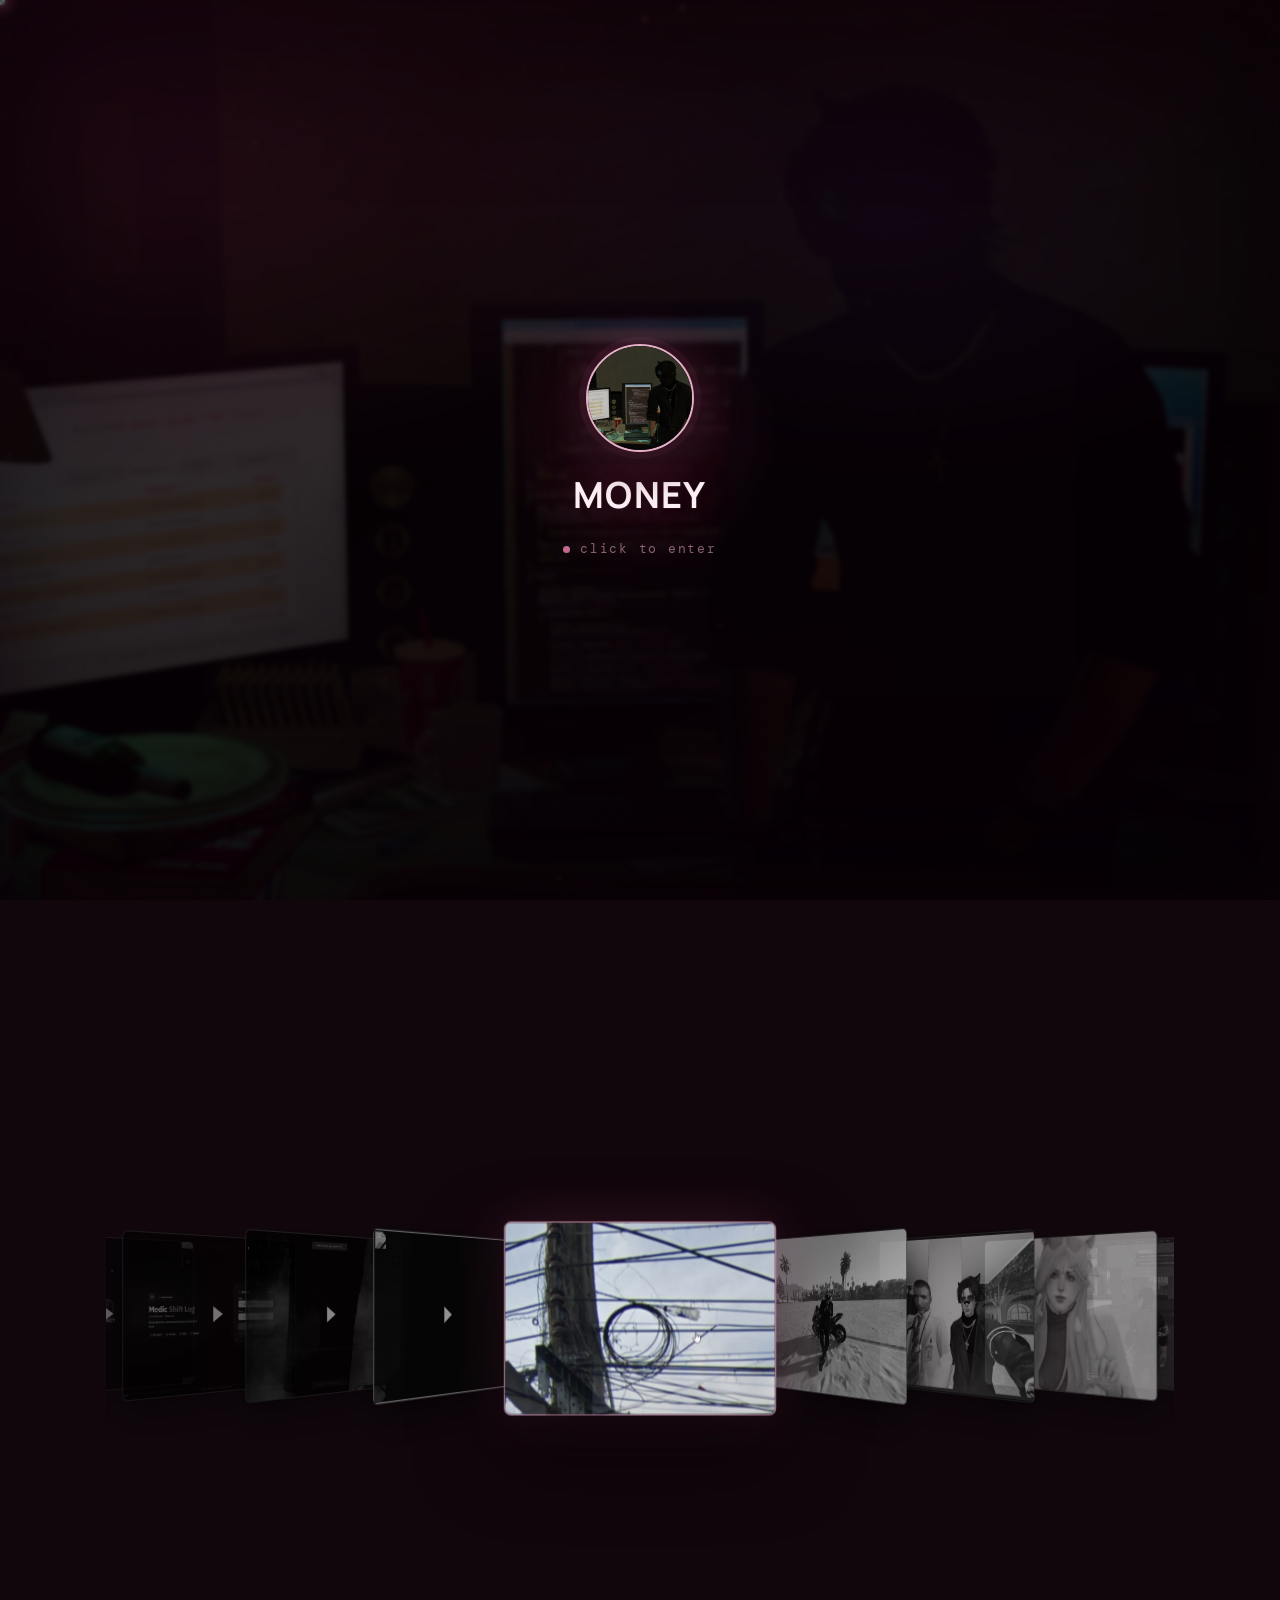
==== commit bc02444b: "4567891011" ====
--- a/index.html
+++ b/index.html
@@ -1422,7 +1422,8 @@
         { type: 'video', src: '1.1.mp4', poster: 'vid-1.1.jpg', caption: 'Clip 01 · FiveM moment', sub: '0:06 · gameplay' },
         { type: 'video', src: '1.2.mp4', poster: 'vid-1.2.jpg', caption: 'Clip 02 · FiveM moment', sub: '0:13 · gameplay' },
         { type: 'video', src: '1.3.mp4', poster: 'vid-1.3.jpg', caption: 'Clip 03 · FiveM moment', sub: '0:13 · gameplay' },
-        { type: 'video', src: '1.4.mp4', poster: 'vid-1.4.jpg', caption: 'Clip 04 · FiveM moment', sub: '0:13 · gameplay' }
+        { type: 'video', src: '1.4.mp4', poster: 'vid-1.4.jpg', caption: 'Clip 04 · FiveM moment', sub: '0:13 · gameplay' },
+        { type: 'video', src: 'เทส.mp4', poster: 'medal.png', caption: 'Clip 05 · FiveM moment', sub: '0:13 · gameplay' }
       ];
 
       const stage = document.getElementById('cfStage');
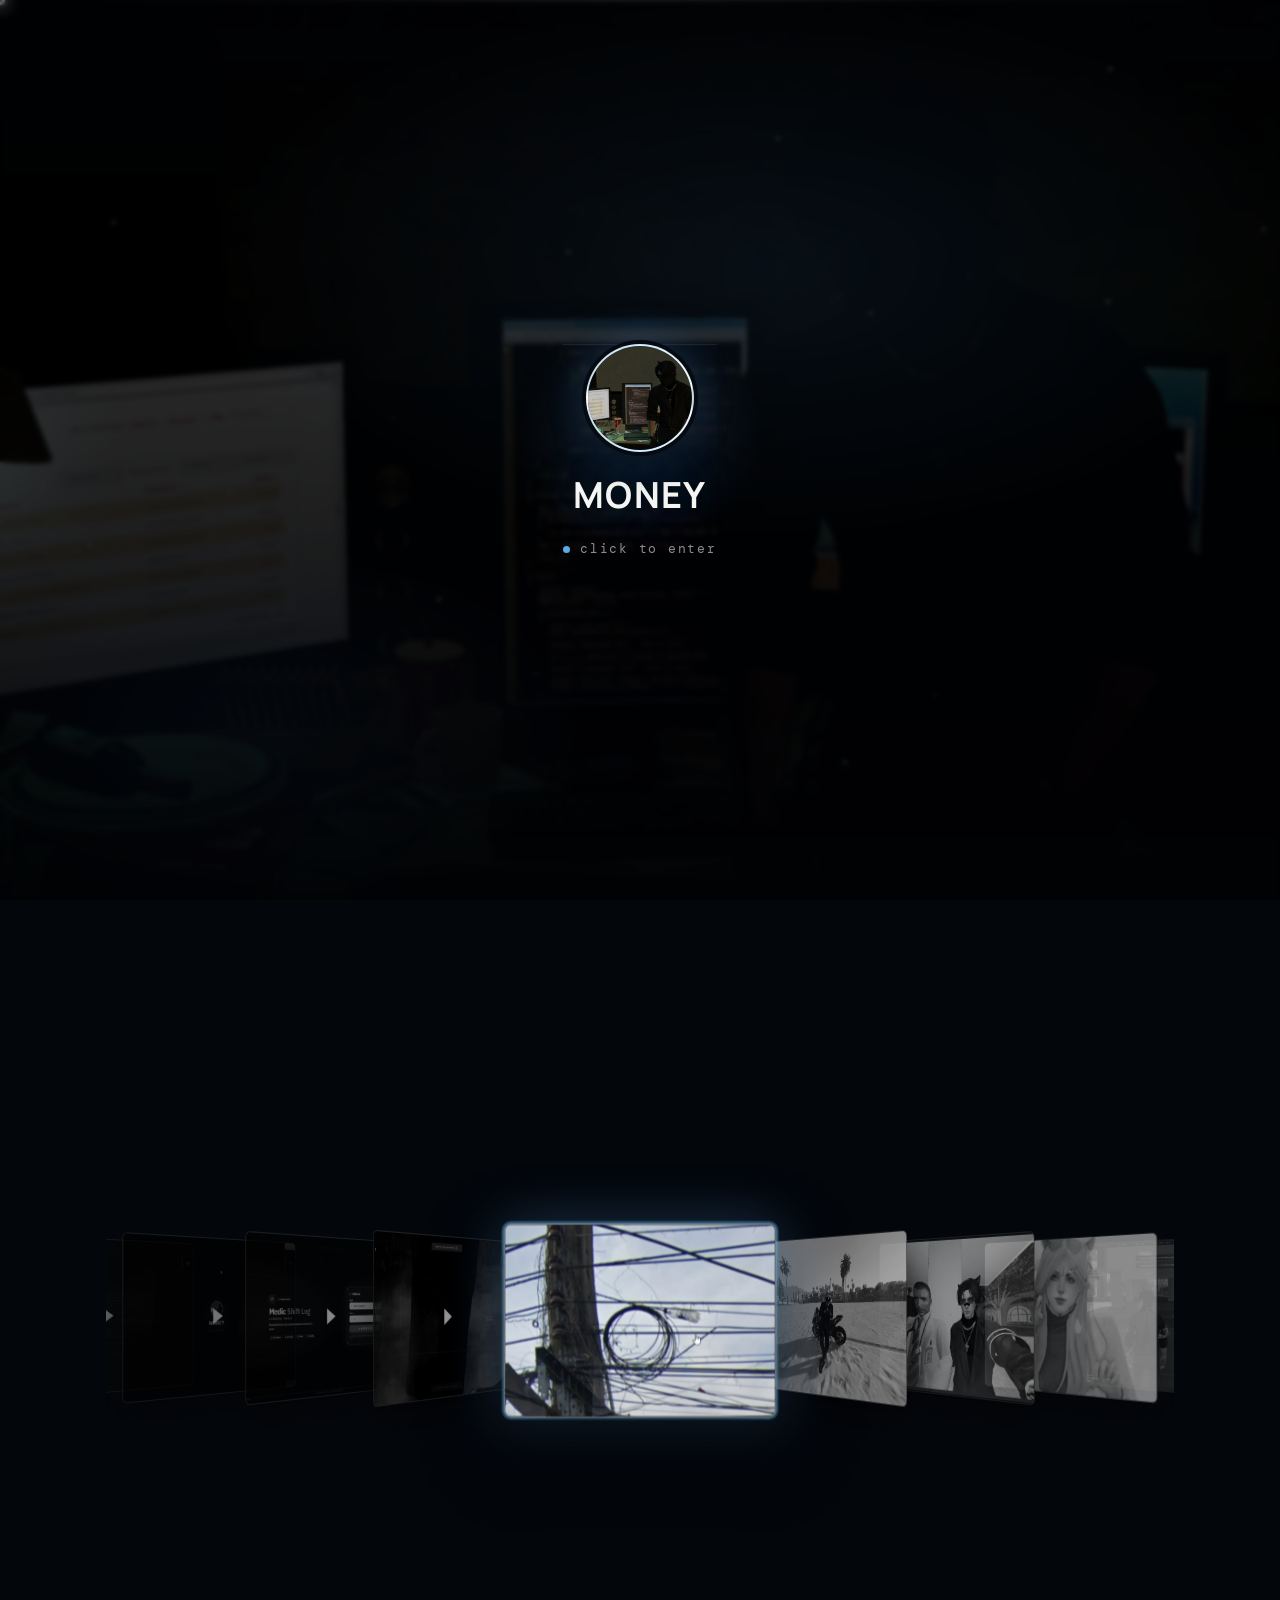
==== commit c6f5ae8a: "Backu" ====
--- a/index.html
+++ b/index.html
@@ -7,12 +7,13 @@
   <link rel="preconnect" href="https://fonts.googleapis.com" />
   <link rel="preconnect" href="https://fonts.gstatic.com" crossorigin />
   <link href="https://fonts.googleapis.com/css2?family=DM+Mono:wght@400;500&family=Manrope:wght@400;500;600;700;800&display=swap" rel="stylesheet" />
-  <link rel="stylesheet" href="style.css" />
-  <link rel="stylesheet" href="theme-222.css" />
-  <link rel="stylesheet" href="theme-noir.css" />
-  <link rel="stylesheet" href="theme-capitano.css" />
-  <link rel="stylesheet" href="theme-alucard.css" />
-  <link rel="stylesheet" href="theme-secret.css" />
+  <link rel="stylesheet" href="style.css?v=6" />
+  <link rel="stylesheet" href="theme-222.css?v=6" />
+  <link rel="stylesheet" href="theme-noir.css?v=6" />
+  <link rel="stylesheet" href="theme-capitano.css?v=6" />
+  <link rel="stylesheet" href="theme-alucard.css?v=6" />
+  <link rel="stylesheet" href="theme-aegir.css?v=6" />
+  <link rel="stylesheet" href="theme-secret.css?v=6" />
   <script src="https://cdnjs.cloudflare.com/ajax/libs/gsap/3.12.5/gsap.min.js" defer></script>
 </head>
 <body class="locked">
@@ -49,6 +50,18 @@
   </div>
   <div class="video-overlay" aria-hidden="true"></div>
   <div class="noise" aria-hidden="true"></div>
+
+  <!-- Light atmosphere -->
+  <div class="light-fx" aria-hidden="true">
+    <div class="light-bloom"></div>
+    <div class="light-ray ray-a"></div>
+    <div class="light-ray ray-b"></div>
+    <div class="light-ray ray-c"></div>
+    <div class="light-orb orb-1"></div>
+    <div class="light-orb orb-2"></div>
+    <div class="light-orb orb-3"></div>
+    <div class="light-streak"></div>
+  </div>
 
   <!-- Floating particles -->
   <div class="particles" id="particles" aria-hidden="true"></div>
@@ -272,7 +285,9 @@
       const clips = [
         'ssstik.io_@soul.blr_1779080280199.mp4',
         '222.mp4',
-        'capitano.mp4'
+        'capitano.mp4',
+        'qingxioa.mp4',
+        'alucard.mp4'
       ];
       const pick = clips[Math.floor(Math.random() * clips.length)];
       window.__bgClip = pick;
@@ -316,6 +331,36 @@
         if (artist) artist.textContent = 'Halsey · instrumental';
       }
 
+      if (pick === 'qingxioa.mp4') {
+        document.body.classList.add('theme-aegir');
+        window.__audioStartAt = 4;
+        const audio = document.getElementById('audio');
+        const srcEl = audio && audio.querySelector('source');
+        if (srcEl) {
+          srcEl.src = 'funk-mandala-slowed.mp3';
+          audio.load();
+        }
+        const title = document.getElementById('playerTitle');
+        const artist = document.getElementById('playerArtist');
+        if (title) title.textContent = 'SWIM';
+        if (artist) artist.textContent = 'Chase Atlantic · instrumental';
+      }
+
+      if (pick === 'alucard.mp4') {
+        document.body.classList.add('theme-alucard');
+        const audio = document.getElementById('audio');
+        const srcEl = audio && audio.querySelector('source');
+        if (srcEl) {
+          srcEl.src = 'The Neighbourhood - Sweater Weather.mp3';
+          audio.load();
+        }
+        const title = document.getElementById('playerTitle');
+        const artist = document.getElementById('playerArtist');
+        if (title) title.textContent = 'Sweater Weather';
+        if (artist) artist.textContent = 'The Neighbourhood';
+        window.__audioStartAt = 19;
+      }
+
       // 222.mp4 → ธีมอุ่น + เพลง Ariana remix (เริ่มที่ 0:33)
       if (pick === '222.mp4') {
         document.body.classList.add('theme-alt');
@@ -351,9 +396,10 @@
         Numpad1: 'ssstik.io_@soul.blr_1779080280199.mp4',
         Numpad2: '222.mp4',
         Numpad3: 'capitano.mp4',
-        Numpad4: 'alucard.mp4'
+        Numpad4: 'qingxioa.mp4',
+        Numpad5: 'alucard.mp4'
       };
-      const themeClasses = ['theme-noir', 'theme-alt', 'theme-capitano', 'theme-alucard', 'theme-secret'];
+      const themeClasses = ['theme-noir', 'theme-alt', 'theme-capitano', 'theme-aegir', 'theme-alucard', 'theme-secret'];
       const isEditableTarget = (target) => target instanceof Element && target.matches('input, textarea, [contenteditable="true"]');
       const reduceMotion = window.matchMedia('(prefers-reduced-motion: reduce)').matches;
       let switching = false;
@@ -379,32 +425,31 @@
       }
 
       function applyThemeClasses(clip) {
-        const isAlt = clip === '222.mp4';
-        const isCapitano = clip === 'capitano.mp4';
-        const isAlucard = clip === 'alucard.mp4';
         document.body.classList.remove(...themeClasses);
         if (clip === 'ssstik.io_@soul.blr_1779080280199.mp4') document.body.classList.add('theme-noir');
-        if (isAlt) document.body.classList.add('theme-alt');
-        if (isCapitano) document.body.classList.add('theme-capitano');
-        if (isAlucard) document.body.classList.add('theme-alucard');
+        if (clip === '222.mp4') document.body.classList.add('theme-alt');
+        if (clip === 'capitano.mp4') document.body.classList.add('theme-capitano');
+        if (clip === 'qingxioa.mp4') document.body.classList.add('theme-aegir');
+        if (clip === 'alucard.mp4') document.body.classList.add('theme-alucard');
       }
 
       function applyMeta(clip) {
-        const isAlt = clip === '222.mp4';
-        const isCapitano = clip === 'capitano.mp4';
-        const isAlucard = clip === 'alucard.mp4';
         const title = document.getElementById('playerTitle');
         const artist = document.getElementById('playerArtist');
         const duration = document.getElementById('duration');
-        if (isAlt) {
+        if (clip === '222.mp4') {
           if (title) title.textContent = 'bye × Into You';
           if (artist) artist.textContent = 'Ariana Grande · Altare Remix';
           if (duration) duration.textContent = '9:50';
-        } else if (isCapitano) {
+        } else if (clip === 'capitano.mp4') {
           if (title) title.textContent = 'Gasoline';
           if (artist) artist.textContent = 'Halsey · instrumental';
           if (duration) duration.textContent = '0:00';
-        } else if (isAlucard) {
+        } else if (clip === 'qingxioa.mp4') {
+          if (title) title.textContent = 'SWIM';
+          if (artist) artist.textContent = 'Chase Atlantic · instrumental';
+          if (duration) duration.textContent = '0:00';
+        } else if (clip === 'alucard.mp4') {
           if (title) title.textContent = 'Sweater Weather';
           if (artist) artist.textContent = 'The Neighbourhood';
           if (duration) duration.textContent = '0:00';
@@ -436,13 +481,14 @@
         const wasPlaying = audio && !audio.paused;
         const isAlt = clip === '222.mp4';
         const isCapitano = clip === 'capitano.mp4';
+        const isAegir = clip === 'qingxioa.mp4';
         const isAlucard = clip === 'alucard.mp4';
         const targetVol = audio ? (typeof audio.dataset.userVol !== 'undefined'
           ? parseFloat(audio.dataset.userVol)
           : (audio.volume || 0.7)) : 0.7;
 
         window.__bgClip = clip;
-        window.__audioStartAt = isAlt ? 33 : (isAlucard ? 19 : 0);
+        window.__audioStartAt = isAlt ? 33 : (isAlucard ? 19 : (isAegir ? 4.1 : 0));
 
         // preload next video on inactive layer
         if (incoming) {
@@ -496,9 +542,11 @@
           if (source) {
             source.src = isAlt
               ? 'bye-into-you-remix.mp3'
-              : (isAlucard
-                ? 'The Neighbourhood - Sweater Weather.mp3'
-                : (isCapitano ? 'Halsey-Gasoline(instrumental).mp3' : 'Insomnia slowed reverb.mp3'));
+              : (isAegir
+                ? 'funk-mandala-slowed.mp3'
+                : (isAlucard
+                  ? 'The Neighbourhood - Sweater Weather.mp3'
+                  : (isCapitano ? 'Halsey-Gasoline(instrumental).mp3' : 'Insomnia slowed reverb.mp3')));
           }
           audio.load();
           const startPlay = () => {
@@ -522,7 +570,9 @@
             ? 'theme · 222'
             : (isCapitano
               ? 'theme · capitano'
-              : (isAlucard ? 'theme · alucard' : 'theme · noir'));
+              : (isAegir
+                ? 'theme · aegir'
+                : (isAlucard ? 'theme · alucard' : 'theme · noir')));
           showToast(label);
         }
       }
@@ -531,8 +581,8 @@
       window.__switchBackground = switchBackground;
 
       window.addEventListener('keydown', (event) => {
-        // Numpad5 = secret terminal overlay (optional)
-        if (event.code === 'Numpad5' && !isEditableTarget(event.target)) {
+        // Numpad6 = secret terminal overlay (optional)
+        if (event.code === 'Numpad6' && !isEditableTarget(event.target)) {
           event.preventDefault();
           const isSecret = document.body.classList.toggle('theme-secret');
           if (typeof showToast === 'function') {
@@ -1422,8 +1472,7 @@
         { type: 'video', src: '1.1.mp4', poster: 'vid-1.1.jpg', caption: 'Clip 01 · FiveM moment', sub: '0:06 · gameplay' },
         { type: 'video', src: '1.2.mp4', poster: 'vid-1.2.jpg', caption: 'Clip 02 · FiveM moment', sub: '0:13 · gameplay' },
         { type: 'video', src: '1.3.mp4', poster: 'vid-1.3.jpg', caption: 'Clip 03 · FiveM moment', sub: '0:13 · gameplay' },
-        { type: 'video', src: '1.4.mp4', poster: 'vid-1.4.jpg', caption: 'Clip 04 · FiveM moment', sub: '0:13 · gameplay' },
-        { type: 'video', src: 'เทส.mp4', poster: 'medal.png', caption: 'Clip 05 · FiveM moment', sub: '0:13 · gameplay' }
+        { type: 'video', src: '1.4.mp4', poster: 'vid-1.4.jpg', caption: 'Clip 04 · FiveM moment', sub: '0:13 · gameplay' }
       ];
 
       const stage = document.getElementById('cfStage');
--- a/theme-222.css
+++ b/theme-222.css
@@ -1,453 +1,145 @@
 /* =========================================================
-   theme-222.css — โทนพื้นหลัง 222.mp4
-   body.theme-alt
-   โทน: blush pink × soft violet · warm night · intimate glow
+   theme-alt — 222.mp4
+   silver hair · ice blade · blood petals · cold moonlight
    ========================================================= */
-
 body.theme-alt {
-  --ink: #fff0f5;
-  --panel: rgba(28, 12, 22, 0.6);
-  --line: rgba(255, 150, 195, 0.2);
-  --soft: rgba(255, 130, 175, 0.1);
-  --muted: rgba(255, 210, 230, 0.6);
-  --glow: rgba(255, 110, 175, 0.24);
-  --listen: #ff8ec8;
-  --listen-bg: rgba(255, 110, 175, 0.14);
-  --listen-border: rgba(255, 140, 190, 0.38);
-  --progress: linear-gradient(90deg, #ff7ab8, #ffb8d8, #fff0f6);
-  --accent-deep: #8a2a55;
-  --steel: rgba(200, 140, 180, 0.14);
-  background: #10060c;
+  --ink: #eef2f8;
+  --muted: rgba(180, 200, 230, 0.5);
+  --panel: rgba(8, 12, 20, 0.76);
+  --panel-solid: rgba(10, 14, 22, 0.94);
+  --line: rgba(140, 180, 230, 0.18);
+  --glow: rgba(120, 170, 255, 0.28);
+  --listen: #7aabf0;
+  --listen-bg: rgba(100, 160, 240, 0.12);
+  --listen-border: rgba(120, 170, 240, 0.35);
+  --progress: linear-gradient(90deg, #1a3050, #5a90d0, #d0e4ff);
+  --accent: #6a9eef;
+  /* secondary blood accent used sparingly */
+  --blood: #d04050;
+  background: #060910;
 }
 
-/* ---------- Video treatment ---------- */
 body.theme-alt .video-bg video {
-  filter:
-    brightness(0.5)
-    contrast(1.1)
-    saturate(1.18)
-    hue-rotate(-10deg);
+  filter: brightness(0.48) contrast(1.12) saturate(0.92) hue-rotate(-6deg);
+}
+body.theme-alt .banner video {
+  filter: brightness(0.75) contrast(1.08) saturate(1.0);
+}
+body.theme-alt .video-overlay {
+  background:
+    radial-gradient(ellipse 90% 55% at 70% 15%, rgba(80, 120, 200, 0.2) 0%, transparent 55%),
+    radial-gradient(ellipse 50% 40% at 20% 60%, rgba(140, 30, 45, 0.1) 0%, transparent 50%),
+    linear-gradient(180deg,
+      rgba(6, 9, 16, 0.5) 0%,
+      rgba(6, 9, 16, 0.1) 30%,
+      rgba(6, 9, 16, 0.5) 65%,
+      rgba(4, 6, 12, 0.96) 100%);
+}
+body.theme-alt .video-overlay::after {
+  box-shadow:
+    inset 0 0 130px rgba(2, 4, 10, 0.65),
+    inset 0 -50px 90px rgba(0, 0, 0, 0.35);
+}
+body.theme-alt .noise { opacity: 0.04; }
+
+body.theme-alt .scroll-progress {
+  background: linear-gradient(90deg, transparent, #6a9eef, #e0ecff);
+  box-shadow: 0 0 20px rgba(100, 160, 240, 0.35);
 }
 
-body.theme-alt .banner video {
-  filter: brightness(0.72) contrast(1.06) saturate(1.1);
+body.theme-alt .enter-inner {
+  border-color: rgba(140, 180, 230, 0.16);
+  box-shadow: 0 40px 100px rgba(0,0,0,0.5), inset 0 1px 0 rgba(160, 200, 255, 0.1);
+}
+body.theme-alt .enter-inner::before {
+  background: radial-gradient(circle, rgba(100, 150, 240, 0.16) 0%, transparent 62%);
+}
+body.theme-alt .enter-name {
+  text-shadow: 0 4px 40px rgba(0,0,0,0.55), 0 0 50px rgba(100, 160, 255, 0.25);
+}
+body.theme-alt .enter-pulse { background: #6a9eef; box-shadow: 0 0 0 0 rgba(100, 160, 240, 0.45); }
+body.theme-alt .enter-avatar,
+body.theme-alt .avatar {
+  background: conic-gradient(from 0deg, #6a9eef, #e8f0ff, #6a9eef, #d04050, #6a9eef);
 }
 
-body.theme-alt .video-overlay {
-  background:
-    radial-gradient(ellipse 90% 70% at 15% 20%, rgba(255, 90, 150, 0.1) 0%, transparent 52%),
-    radial-gradient(ellipse 70% 55% at 70% 25%, rgba(200, 100, 255, 0.08) 0%, transparent 55%),
-    linear-gradient(165deg,
-      rgba(36, 6, 22, 0.8) 0%,
-      rgba(22, 4, 16, 0.36) 42%,
-      rgba(14, 3, 12, 0.86) 100%
-    ),
-    radial-gradient(ellipse at 50% 100%, rgba(10, 2, 8, 0.55) 0%, transparent 48%);
+body.theme-alt .profile {
+  box-shadow:
+    0 2px 0 rgba(160, 200, 255, 0.06) inset,
+    0 32px 80px rgba(0,0,0,0.5),
+    0 0 70px rgba(80, 140, 230, 0.08);
 }
+body.theme-alt .profile:hover {
+  box-shadow: 0 2px 0 rgba(160, 200, 255, 0.1) inset, 0 40px 100px rgba(0,0,0,0.55), 0 0 90px var(--glow);
+}
+body.theme-alt .profile::before {
+  background: linear-gradient(90deg, transparent, rgba(200,220,255,0.3), #6a9eef, rgba(200,220,255,0.3), transparent);
+}
+body.theme-alt .bio {
+  border-left-color: rgba(106, 158, 239, 0.4);
+  color: rgba(210, 225, 245, 0.55);
+}
+body.theme-alt .name-scatter .letter.is-active {
+  color: #8ab4ff;
+  text-shadow: 0 0 22px rgba(100, 160, 255, 0.45);
+}
+body.theme-alt .socials a:hover, body.theme-alt .share-btn:hover {
+  background: rgba(106, 158, 239, 0.15);
+  border-color: rgba(106, 158, 239, 0.4);
+  box-shadow: 0 12px 28px rgba(0,0,0,0.3), 0 0 24px var(--glow);
+}
+body.theme-alt .play-btn {
+  background: linear-gradient(145deg, rgba(106, 158, 239, 0.4), rgba(40, 80, 150, 0.25));
+  border-color: rgba(106, 158, 239, 0.45);
+  box-shadow: 0 6px 24px rgba(80, 140, 230, 0.28), inset 0 1px 0 rgba(255,255,255,0.12);
+}
+body.theme-alt .play-btn:hover {
+  background: linear-gradient(145deg, rgba(130, 180, 255, 0.5), rgba(50, 100, 180, 0.3));
+  box-shadow: 0 8px 32px rgba(80, 140, 230, 0.4), 0 0 30px var(--glow);
+}
+body.theme-alt .player:has(.viz.active) {
+  border-color: rgba(106, 158, 239, 0.3);
+  box-shadow: 0 8px 32px rgba(0,0,0,0.25), 0 0 40px var(--glow);
+}
+body.theme-alt .orbit-filter.is-active {
+  background: rgba(106, 158, 239, 0.18);
+  border-color: rgba(106, 158, 239, 0.4);
+  box-shadow: 0 0 24px var(--glow);
+}
+body.theme-alt .cf-cover.is-active .cf-face {
+  box-shadow: 0 24px 64px rgba(0,0,0,0.6), 0 0 0 2px rgba(106, 158, 239, 0.4), 0 0 48px var(--glow);
+}
+body.theme-alt .orbit-nav:hover {
+  background: rgba(106, 158, 239, 0.15);
+  border-color: rgba(106, 158, 239, 0.35);
+  box-shadow: 0 0 24px var(--glow);
+}
+body.theme-alt .works-header h2::after {
+  background: linear-gradient(90deg, transparent, #6a9eef, transparent);
+}
+body.theme-alt .progress-bar { box-shadow: 0 0 12px rgba(80, 140, 230, 0.4); }
+body.theme-alt .tagline .caret { color: #6a9eef; }
 
-body.theme-alt .video-overlay::after {
-  content: "";
-  position: fixed;
-  inset: 0;
-  pointer-events: none;
-  box-shadow:
-    inset 0 0 170px rgba(10, 2, 8, 0.62),
-    inset 0 0 55px rgba(255, 90, 150, 0.06),
-    inset 0 -36px 72px rgba(0, 0, 0, 0.28);
+/* light fx — alt / 222 (ice silver) */
+body.theme-alt .light-bloom {
+  background: radial-gradient(circle, rgba(120, 170, 255, 0.16) 0%, rgba(80, 120, 200, 0.05) 40%, transparent 70%);
+  left: -15%; right: auto; top: -18%;
 }
-
-body.theme-alt .noise {
-  opacity: 0.058;
-  mix-blend-mode: soft-light;
+body.theme-alt .light-ray {
+  background: linear-gradient(180deg, transparent, rgba(160, 200, 255, 0.05) 25%, rgba(220, 235, 255, 0.11) 50%, rgba(140, 180, 240, 0.04) 75%, transparent);
 }
-
-/* ---------- Scroll progress ---------- */
-body.theme-alt .scroll-progress {
-  background: linear-gradient(90deg,
-    rgba(255, 120, 180, 0.6),
-    rgba(255, 190, 220, 0.95),
-    rgba(255, 230, 245, 0.9)
-  );
-  box-shadow: 0 0 16px rgba(255, 110, 175, 0.38);
-  height: 2px;
+body.theme-alt .light-orb.orb-1 {
+  background: radial-gradient(circle, rgba(150, 190, 255, 0.5) 0%, transparent 70%);
 }
-
-/* ---------- Enter gate ---------- */
-body.theme-alt .enter-inner::before {
-  background: radial-gradient(
-    circle,
-    rgba(255, 110, 175, 0.18) 0%,
-    rgba(255, 70, 140, 0.06) 40%,
-    transparent 70%
-  );
+body.theme-alt .light-orb.orb-2 {
+  background: radial-gradient(circle, rgba(100, 150, 230, 0.35) 0%, transparent 70%);
 }
-
-body.theme-alt .enter-name {
-  color: #fff0f5;
-  text-shadow:
-    0 2px 28px rgba(0, 0, 0, 0.45),
-    0 0 40px rgba(255, 110, 175, 0.28),
-    0 0 2px rgba(255, 210, 230, 0.15);
+body.theme-alt .light-orb.orb-3 {
+  background: radial-gradient(circle, rgba(200, 80, 90, 0.25) 0%, transparent 70%); /* blood petal hint */
 }
-
-body.theme-alt .enter-gate:hover .enter-name {
-  text-shadow:
-    0 2px 32px rgba(0, 0, 0, 0.45),
-    0 0 58px rgba(255, 120, 185, 0.4);
+body.theme-alt .light-streak {
+  background: linear-gradient(90deg, transparent, rgba(140, 180, 240, 0.04) 25%, rgba(200, 220, 255, 0.12) 50%, rgba(140, 180, 240, 0.04) 75%, transparent);
 }
-
-body.theme-alt .enter-hint {
-  color: rgba(255, 190, 215, 0.5);
+body.theme-alt .profile::after {
+  background: linear-gradient(135deg, rgba(200, 220, 255, 0.09) 0%, transparent 30%, transparent 70%, rgba(100, 150, 230, 0.04) 100%);
 }
-
-body.theme-alt .enter-gate:hover .enter-hint {
-  color: rgba(255, 210, 230, 0.72);
-}
-
-body.theme-alt .enter-pulse {
-  background: rgba(255, 140, 190, 0.75);
-  box-shadow: 0 0 0 0 rgba(255, 110, 175, 0.45);
-}
-
-body.theme-alt .enter-avatar {
-  border-color: rgba(255, 200, 225, 0.88);
-  box-shadow:
-    0 14px 44px rgba(0, 0, 0, 0.52),
-    0 0 0 7px rgba(255, 110, 175, 0.07),
-    0 0 48px rgba(255, 110, 175, 0.18);
-  animation: altGlow 4.8s ease-in-out infinite;
-}
-
-body.theme-alt .enter-avatar::after {
-  background: linear-gradient(
-    135deg,
-    rgba(255, 220, 235, 0.34) 0%,
-    transparent 38%,
-    transparent 62%,
-    rgba(255, 110, 175, 0.24) 100%
-  ) border-box;
-}
-
-/* ---------- Profile card ---------- */
-body.theme-alt .profile {
-  border-color: rgba(255, 150, 195, 0.22);
-  background: linear-gradient(
-    165deg,
-    rgba(32, 12, 24, 0.68) 0%,
-    rgba(20, 8, 16, 0.58) 100%
-  );
-  box-shadow:
-    0 30px 80px rgba(0, 0, 0, 0.55),
-    0 0 0 1px rgba(255, 130, 180, 0.07) inset,
-    0 0 56px rgba(255, 80, 150, 0.08);
-  backdrop-filter: blur(28px) saturate(1.15);
-  -webkit-backdrop-filter: blur(28px) saturate(1.15);
-}
-
-body.theme-alt .profile:hover {
-  border-color: rgba(255, 160, 205, 0.3);
-  box-shadow:
-    0 36px 90px rgba(0, 0, 0, 0.58),
-    0 0 0 1px rgba(255, 140, 185, 0.1) inset,
-    0 0 68px rgba(255, 90, 155, 0.1);
-}
-
-body.theme-alt .banner::after {
-  background: linear-gradient(
-    to bottom,
-    transparent 28%,
-    rgba(20, 6, 14, 0.35) 68%,
-    rgba(14, 4, 12, 0.75) 100%
-  );
-}
-
-body.theme-alt .views-badge {
-  background: rgba(14, 4, 12, 0.55);
-  border-color: rgba(255, 140, 190, 0.22);
-  color: rgba(255, 210, 230, 0.88);
-}
-
-body.theme-alt .avatar {
-  border-color: rgba(255, 200, 225, 0.92);
-  box-shadow:
-    0 8px 28px rgba(0, 0, 0, 0.45),
-    0 0 28px rgba(255, 110, 175, 0.16);
-  animation: altGlow 4.8s ease-in-out infinite;
-}
-
-body.theme-alt .name-scatter .letter.is-active {
-  color: #ffe4f0;
-  text-shadow: 0 0 20px rgba(255, 130, 185, 0.45);
-}
-
-body.theme-alt .status-pill {
-  background: rgba(255, 120, 180, 0.1);
-  border-color: rgba(255, 150, 195, 0.18);
-  color: rgba(255, 200, 220, 0.75);
-}
-
-body.theme-alt .status-pill.listening {
-  background: var(--listen-bg);
-  border-color: var(--listen-border);
-  color: var(--listen);
-  box-shadow: 0 0 24px rgba(255, 110, 175, 0.2);
-}
-
-body.theme-alt .greeting {
-  color: rgba(255, 170, 200, 0.42);
-}
-
-body.theme-alt .tagline {
-  color: var(--muted);
-}
-
-body.theme-alt .bio {
-  color: rgba(255, 220, 235, 0.78);
-}
-
-body.theme-alt .bio::first-line {
-  color: rgba(255, 235, 245, 0.92);
-}
-
-/* Bio sparkles tint */
-body.theme-alt .bio-sparkles i {
-  background: rgba(255, 180, 210, 0.55);
-  box-shadow: 0 0 6px rgba(255, 120, 180, 0.35);
-}
-
-/* Socials */
-body.theme-alt .socials a,
-body.theme-alt .share-btn {
-  background: rgba(255, 120, 180, 0.1);
-  border-color: rgba(255, 150, 195, 0.2);
-}
-
-body.theme-alt .socials a:hover,
-body.theme-alt .share-btn:hover {
-  background: rgba(255, 130, 185, 0.22);
-  border-color: rgba(255, 180, 215, 0.48);
-  box-shadow: 0 4px 18px rgba(255, 90, 155, 0.2);
-}
-
-/* ---------- Music player ---------- */
-body.theme-alt .player {
-  border-color: rgba(255, 150, 195, 0.2);
-  background: linear-gradient(
-    135deg,
-    rgba(32, 10, 22, 0.55) 0%,
-    rgba(22, 6, 16, 0.48) 100%
-  );
-}
-
-body.theme-alt .player:has(.viz.active) {
-  border-color: rgba(255, 160, 205, 0.32);
-  box-shadow: 0 0 36px rgba(255, 90, 155, 0.1);
-}
-
-body.theme-alt .ctrl-btn {
-  background: rgba(255, 120, 180, 0.12);
-}
-
-body.theme-alt .ctrl-btn:hover {
-  background: rgba(255, 130, 185, 0.24);
-}
-
-body.theme-alt .ctrl-btn.play-btn {
-  background: rgba(255, 120, 180, 0.22);
-}
-
-body.theme-alt .ctrl-btn.play-btn:hover {
-  background: rgba(255, 140, 190, 0.36);
-}
-
-body.theme-alt .progress {
-  background: rgba(255, 150, 195, 0.14);
-}
-
-body.theme-alt .progress-bar {
-  background: var(--progress);
-  box-shadow: 0 0 10px rgba(255, 110, 175, 0.35);
-}
-
-body.theme-alt .viz span {
-  background: rgba(255, 180, 215, 0.82);
-}
-
-body.theme-alt .player-title {
-  color: #fff0f5;
-}
-
-body.theme-alt .player-artist {
-  color: rgba(255, 185, 210, 0.55);
-}
-
-body.theme-alt .time {
-  color: rgba(255, 170, 200, 0.5);
-}
-
-body.theme-alt .lyrics-snippet {
-  color: rgba(255, 190, 215, 0.55);
-}
-
-/* ---------- Works / Coverflow ---------- */
-body.theme-alt .works-header h2 {
-  color: #fff0f5;
-}
-
-body.theme-alt .works-header p {
-  color: rgba(255, 175, 205, 0.5);
-}
-
-body.theme-alt .works-header h2::after {
-  background: linear-gradient(90deg, rgba(255, 140, 190, 0.75), transparent);
-}
-
-body.theme-alt .orbit-filter.is-active {
-  background: rgba(255, 120, 180, 0.2);
-  border-color: rgba(255, 170, 210, 0.45);
-  box-shadow: 0 4px 18px rgba(255, 90, 155, 0.16);
-}
-
-body.theme-alt .cf-cover.is-active .cf-face {
-  border-color: rgba(255, 180, 215, 0.72);
-  box-shadow:
-    0 28px 70px rgba(0, 0, 0, 0.55),
-    0 0 0 1px rgba(255, 130, 180, 0.12) inset,
-    0 0 48px rgba(255, 100, 165, 0.18);
-}
-
-body.theme-alt .orbit-nav.is-on,
-body.theme-alt .orbit-nav.orbit-auto.is-on {
-  border-color: rgba(255, 150, 195, 0.45);
-  background: rgba(255, 120, 180, 0.16);
-}
-
-body.theme-alt .orbit-tag[data-type="video"] {
-  color: rgba(255, 180, 215, 0.9);
-  border-color: rgba(255, 140, 190, 0.3);
-  background: rgba(255, 110, 175, 0.12);
-}
-
-body.theme-alt .cf-stage::before {
-  background: radial-gradient(circle, rgba(255, 110, 175, 0.14) 0%, transparent 70%);
-}
-
-/* ---------- Toast / Footer ---------- */
-body.theme-alt .toast {
-  border-color: rgba(255, 150, 195, 0.22);
-  background: rgba(24, 8, 18, 0.94);
-  color: rgba(255, 220, 235, 0.92);
-}
-
-body.theme-alt .site-footer {
-  color: rgba(255, 175, 205, 0.32);
-}
-
-body.theme-alt .site-footer:hover {
-  color: rgba(255, 195, 220, 0.5);
-}
-
-/* ---------- Share modal ---------- */
-body.theme-alt .share-modal-panel {
-  background: rgba(22, 8, 16, 0.94);
-  border-color: rgba(255, 150, 195, 0.18);
-  box-shadow: 0 24px 80px rgba(0, 0, 0, 0.55), 0 0 0 1px rgba(255, 110, 175, 0.06);
-}
-
-body.theme-alt .share-action.primary {
-  background: rgba(255, 120, 180, 0.2);
-  border-color: rgba(255, 160, 205, 0.35);
-}
-
-body.theme-alt .share-action.primary:hover {
-  background: rgba(255, 140, 190, 0.3);
-}
-
-/* ---------- Cursor ---------- */
-body.theme-alt .cursor-glow {
-  background: radial-gradient(circle, rgba(255, 130, 185, 0.24) 0%, transparent 70%);
-}
-
-body.theme-alt .trail-dot {
-  background: rgba(255, 180, 215, 0.55);
-  box-shadow: 0 0 7px rgba(255, 110, 175, 0.28);
-}
-
-body.theme-alt .cursor {
-  background: rgba(255, 230, 240, 0.92);
-}
-
-body.theme-alt.cursor-hover .cursor {
-  background: rgba(255, 150, 195, 0.4);
-  border-color: rgba(255, 200, 225, 0.7);
-}
-
-/* ---------- Selection / Scrollbar / Focus ---------- */
-body.theme-alt ::selection {
-  background: rgba(255, 120, 180, 0.38);
-  color: #fff;
-}
-
-body.theme-alt {
-  scrollbar-color: rgba(255, 140, 190, 0.35) transparent;
-}
-
-body.theme-alt ::-webkit-scrollbar-thumb {
-  background: rgba(255, 130, 185, 0.28);
-  background-clip: padding-box;
-}
-
-body.theme-alt ::-webkit-scrollbar-thumb:hover {
-  background: rgba(255, 150, 200, 0.45);
-  background-clip: padding-box;
-}
-
-body.theme-alt :focus-visible {
-  outline-color: rgba(255, 170, 210, 0.55);
-}
-
-/* ---------- Particles ---------- */
-body.theme-alt .particle {
-  background: rgba(255, 170, 205, 0.34);
-  box-shadow: 0 0 6px rgba(255, 110, 175, 0.16);
-}
-
-/* ---------- Status dot ---------- */
-body.theme-alt .status-dot {
-  background: var(--listen);
-  box-shadow: 0 0 0 0 rgba(255, 110, 175, 0.4);
-}
-
-body.theme-alt .status-pill.listening .status-dot {
-  animation: pulseDotAlt 1.4s ease-in-out infinite;
-}
-
-/* ---------- Animations ---------- */
-@keyframes altGlow {
-  0%, 100% {
-    box-shadow:
-      0 8px 28px rgba(0, 0, 0, 0.45),
-      0 0 0 0 rgba(255, 110, 175, 0.06);
-  }
-  50% {
-    box-shadow:
-      0 10px 32px rgba(0, 0, 0, 0.5),
-      0 0 0 7px rgba(255, 110, 175, 0.14),
-      0 0 36px rgba(255, 100, 165, 0.14);
-  }
-}
-
-@keyframes pulseDotAlt {
-  0%, 100% { box-shadow: 0 0 0 0 rgba(255, 110, 175, 0.45); }
-  50% { box-shadow: 0 0 0 6px rgba(255, 110, 175, 0); }
-}
-
-@media (prefers-reduced-motion: reduce) {
-  body.theme-alt .enter-avatar,
-  body.theme-alt .avatar {
-    animation: none !important;
-  }
-  body.theme-alt .status-pill.listening .status-dot {
-    animation: none !important;
-  }
-}
--- a/theme-noir.css
+++ b/theme-noir.css
@@ -1,463 +1,144 @@
 /* =========================================================
-   theme-noir.css — ssstik / rain · kingslayer edit
-   body.theme-noir
-   โทน: oxblood crimson × cold steel · film rain · late night
+   theme-noir — ssstik / rain · blood ink · cold steel
+   hand in the rain · crimson mist · late night film
    ========================================================= */
-
 body.theme-noir {
-  --ink: #f2ecec;
-  --panel: rgba(14, 10, 12, 0.64);
-  --line: rgba(190, 70, 75, 0.2);
-  --soft: rgba(160, 40, 48, 0.1);
-  --muted: rgba(230, 200, 200, 0.55);
-  --glow: rgba(180, 40, 50, 0.24);
-  --listen: #d45a5e;
-  --listen-bg: rgba(180, 45, 55, 0.14);
-  --listen-border: rgba(190, 70, 80, 0.36);
-  --progress: linear-gradient(90deg, #6e1c24, #c45a60, #f0c8c8);
-  --accent-deep: #6e1c24;
-  --steel: rgba(140, 155, 170, 0.18);
-  background: #070406;
+  --ink: #f2eaea;
+  --muted: rgba(220, 190, 195, 0.5);
+  --panel: rgba(10, 6, 8, 0.78);
+  --panel-solid: rgba(12, 6, 8, 0.95);
+  --line: rgba(180, 70, 80, 0.2);
+  --glow: rgba(160, 35, 50, 0.3);
+  --listen: #c84a55;
+  --listen-bg: rgba(160, 40, 50, 0.14);
+  --listen-border: rgba(180, 60, 70, 0.38);
+  --progress: linear-gradient(90deg, #3a1018, #a83845, #e8b0b8);
+  --accent: #c04050;
+  background: #050203;
 }
 
-/* ---------- Video treatment ---------- */
+/* video: keep rain, deepen blood, mute midtones */
 body.theme-noir .video-bg video {
-  filter:
-    brightness(0.4)
-    contrast(1.2)
-    saturate(0.65)
-    hue-rotate(5deg);
+  filter: brightness(0.42) contrast(1.2) saturate(0.7) hue-rotate(2deg);
+}
+body.theme-noir .banner video {
+  filter: brightness(0.68) contrast(1.12) saturate(0.85);
+}
+body.theme-noir .video-overlay {
+  background:
+    radial-gradient(ellipse 100% 60% at 80% 20%, rgba(140, 25, 40, 0.28) 0%, transparent 55%),
+    radial-gradient(ellipse 70% 50% at 15% 70%, rgba(60, 70, 90, 0.12) 0%, transparent 50%),
+    linear-gradient(180deg,
+      rgba(5, 2, 3, 0.55) 0%,
+      rgba(5, 2, 3, 0.12) 32%,
+      rgba(5, 2, 3, 0.55) 68%,
+      rgba(3, 1, 2, 0.96) 100%);
+}
+body.theme-noir .video-overlay::after {
+  box-shadow:
+    inset 0 0 140px rgba(2, 0, 1, 0.7),
+    inset 0 0 40px rgba(100, 20, 30, 0.06),
+    inset 0 -50px 90px rgba(0, 0, 0, 0.4);
+}
+body.theme-noir .noise { opacity: 0.07; mix-blend-mode: soft-light; }
+
+body.theme-noir .scroll-progress {
+  background: linear-gradient(90deg, transparent, #c04050, #f0c0c8);
+  box-shadow: 0 0 20px rgba(160, 35, 50, 0.4);
 }
 
-body.theme-noir .banner video {
-  filter: brightness(0.7) contrast(1.1) saturate(0.82);
+body.theme-noir .enter-inner {
+  border-color: rgba(180, 60, 70, 0.18);
+  box-shadow: 0 40px 100px rgba(0,0,0,0.55), inset 0 1px 0 rgba(200, 80, 90, 0.08);
+}
+body.theme-noir .enter-inner::before {
+  background: radial-gradient(circle, rgba(160, 30, 45, 0.18) 0%, transparent 62%);
+}
+body.theme-noir .enter-name {
+  text-shadow: 0 4px 40px rgba(0,0,0,0.6), 0 0 50px rgba(160, 35, 50, 0.28);
+}
+body.theme-noir .enter-pulse { background: #c04050; }
+body.theme-noir .enter-avatar,
+body.theme-noir .avatar {
+  background: conic-gradient(from 0deg, #c04050, #d0c0c4, #c04050, #602030, #c04050);
 }
 
-body.theme-noir .video-overlay {
-  background:
-    /* cold steel top-left */
-    radial-gradient(ellipse 90% 70% at 12% 18%, rgba(90, 110, 130, 0.1) 0%, transparent 55%),
-    /* soft crimson bloom */
-    radial-gradient(ellipse 70% 55% at 50% 32%, rgba(140, 28, 38, 0.16) 0%, transparent 58%),
-    /* bottom weight */
-    linear-gradient(175deg,
-      rgba(6, 2, 4, 0.76) 0%,
-      rgba(8, 3, 5, 0.26) 38%,
-      rgba(4, 1, 2, 0.9) 100%
-    ),
-    radial-gradient(ellipse at 50% 100%, rgba(3, 1, 2, 0.6) 0%, transparent 48%);
+body.theme-noir .profile {
+  box-shadow:
+    0 2px 0 rgba(200, 80, 90, 0.06) inset,
+    0 32px 80px rgba(0,0,0,0.55),
+    0 0 0 1px rgba(0,0,0,0.4),
+    0 0 70px rgba(160, 30, 45, 0.1);
 }
+body.theme-noir .profile:hover {
+  box-shadow:
+    0 2px 0 rgba(200, 80, 90, 0.1) inset,
+    0 40px 100px rgba(0,0,0,0.6),
+    0 0 90px var(--glow);
+}
+body.theme-noir .profile::before {
+  background: linear-gradient(90deg, transparent, rgba(255,200,200,0.25), #c04050, rgba(255,200,200,0.25), transparent);
+}
+body.theme-noir .bio { border-left-color: rgba(192, 64, 80, 0.45); color: rgba(240, 210, 215, 0.55); }
+body.theme-noir .name-scatter .letter.is-active { color: #e07080; text-shadow: 0 0 22px rgba(192, 64, 80, 0.45); }
+body.theme-noir .socials a:hover, body.theme-noir .share-btn:hover {
+  background: rgba(192, 64, 80, 0.15);
+  border-color: rgba(192, 64, 80, 0.4);
+  box-shadow: 0 12px 28px rgba(0,0,0,0.35), 0 0 24px var(--glow);
+}
+body.theme-noir .play-btn {
+  background: linear-gradient(145deg, rgba(192, 64, 80, 0.4), rgba(100, 25, 35, 0.25));
+  border-color: rgba(192, 64, 80, 0.45);
+  box-shadow: 0 6px 24px rgba(160, 35, 50, 0.28), inset 0 1px 0 rgba(255,255,255,0.1);
+}
+body.theme-noir .play-btn:hover {
+  background: linear-gradient(145deg, rgba(210, 80, 95, 0.5), rgba(120, 30, 40, 0.3));
+  box-shadow: 0 8px 32px rgba(160, 35, 50, 0.4), 0 0 30px var(--glow);
+}
+body.theme-noir .player:has(.viz.active) {
+  border-color: rgba(192, 64, 80, 0.3);
+  box-shadow: 0 8px 32px rgba(0,0,0,0.25), 0 0 40px var(--glow);
+}
+body.theme-noir .orbit-filter.is-active {
+  background: rgba(192, 64, 80, 0.18);
+  border-color: rgba(192, 64, 80, 0.4);
+  box-shadow: 0 0 24px var(--glow);
+}
+body.theme-noir .cf-cover.is-active .cf-face {
+  box-shadow: 0 24px 64px rgba(0,0,0,0.6), 0 0 0 2px rgba(192, 64, 80, 0.4), 0 0 48px var(--glow);
+}
+body.theme-noir .orbit-nav:hover {
+  background: rgba(192, 64, 80, 0.15);
+  border-color: rgba(192, 64, 80, 0.35);
+  box-shadow: 0 0 24px var(--glow);
+}
+body.theme-noir .works-header h2::after {
+  background: linear-gradient(90deg, transparent, #c04050, transparent);
+  box-shadow: 0 0 14px var(--glow);
+}
+body.theme-noir .status-pill.listening { color: var(--listen); }
+body.theme-noir .progress-bar { box-shadow: 0 0 12px rgba(160, 35, 50, 0.4); }
 
-body.theme-noir .video-overlay::after {
-  content: "";
-  position: fixed;
-  inset: 0;
-  pointer-events: none;
-  box-shadow:
-    inset 0 0 150px rgba(2, 0, 1, 0.78),
-    inset 0 0 48px rgba(120, 25, 35, 0.07),
-    inset 0 -40px 80px rgba(0, 0, 0, 0.38);
+/* light fx — noir (blood / steel) */
+body.theme-noir .light-bloom {
+  background: radial-gradient(circle, rgba(180, 40, 55, 0.18) 0%, rgba(120, 30, 40, 0.06) 40%, transparent 70%);
+  right: -15%; top: -20%;
 }
-
-body.theme-noir .noise {
-  opacity: 0.082;
-  mix-blend-mode: soft-light;
+body.theme-noir .light-ray {
+  background: linear-gradient(180deg, transparent, rgba(200, 80, 90, 0.05) 25%, rgba(255, 180, 180, 0.1) 50%, rgba(200, 80, 90, 0.04) 75%, transparent);
 }
-
-/* ---------- Scroll progress ---------- */
-body.theme-noir .scroll-progress {
-  background: linear-gradient(90deg,
-    rgba(130, 30, 38, 0.7),
-    rgba(200, 100, 108, 0.95),
-    rgba(240, 185, 185, 0.9)
-  );
-  box-shadow: 0 0 16px rgba(160, 40, 50, 0.42);
-  height: 2px;
+body.theme-noir .light-orb.orb-1 {
+  background: radial-gradient(circle, rgba(200, 60, 75, 0.5) 0%, transparent 70%);
 }
-
-/* ---------- Enter gate ---------- */
-body.theme-noir .enter-inner::before {
-  background: radial-gradient(
-    circle,
-    rgba(160, 35, 45, 0.2) 0%,
-    rgba(100, 25, 35, 0.06) 38%,
-    transparent 68%
-  );
+body.theme-noir .light-orb.orb-2 {
+  background: radial-gradient(circle, rgba(140, 40, 55, 0.35) 0%, transparent 70%);
 }
-
-body.theme-noir .enter-name {
-  color: #f4ecec;
-  text-shadow:
-    0 2px 28px rgba(0, 0, 0, 0.55),
-    0 0 42px rgba(160, 35, 45, 0.3),
-    0 0 2px rgba(255, 215, 215, 0.12);
+body.theme-noir .light-orb.orb-3 {
+  background: radial-gradient(circle, rgba(180, 100, 110, 0.4) 0%, transparent 70%);
 }
-
-body.theme-noir .enter-gate:hover .enter-name {
-  text-shadow:
-    0 2px 32px rgba(0, 0, 0, 0.55),
-    0 0 58px rgba(180, 45, 55, 0.4);
+body.theme-noir .light-streak {
+  background: linear-gradient(90deg, transparent, rgba(200, 80, 90, 0.04) 25%, rgba(255, 160, 160, 0.12) 50%, rgba(200, 80, 90, 0.04) 75%, transparent);
 }
-
-body.theme-noir .enter-hint {
-  color: rgba(230, 185, 185, 0.48);
+body.theme-noir .profile::after {
+  background: linear-gradient(135deg, rgba(255, 180, 180, 0.08) 0%, transparent 30%, transparent 70%, rgba(180, 40, 55, 0.05) 100%);
 }
-
-body.theme-noir .enter-gate:hover .enter-hint {
-  color: rgba(240, 200, 200, 0.72);
-}
-
-body.theme-noir .enter-pulse {
-  background: rgba(200, 80, 90, 0.78);
-  box-shadow: 0 0 0 0 rgba(180, 50, 60, 0.45);
-}
-
-body.theme-noir .enter-avatar {
-  border-color: rgba(230, 165, 170, 0.75);
-  box-shadow:
-    0 14px 44px rgba(0, 0, 0, 0.62),
-    0 0 0 7px rgba(140, 30, 40, 0.08),
-    0 0 48px rgba(150, 35, 45, 0.18);
-  animation: noirGlow 5s ease-in-out infinite;
-}
-
-body.theme-noir .enter-avatar::after {
-  background: linear-gradient(
-    135deg,
-    rgba(230, 185, 190, 0.28) 0%,
-    transparent 38%,
-    transparent 62%,
-    rgba(160, 40, 50, 0.24) 100%
-  ) border-box;
-}
-
-body.theme-noir .enter-avatar img {
-  transform: translateX(2px);
-}
-
-/* ---------- Profile card ---------- */
-body.theme-noir .profile {
-  border-color: rgba(160, 55, 65, 0.24);
-  background: linear-gradient(
-    165deg,
-    rgba(18, 12, 14, 0.7) 0%,
-    rgba(12, 8, 10, 0.6) 100%
-  );
-  box-shadow:
-    0 30px 80px rgba(0, 0, 0, 0.64),
-    0 0 0 1px rgba(140, 40, 50, 0.07) inset,
-    0 0 60px rgba(100, 20, 30, 0.1);
-  backdrop-filter: blur(28px) saturate(1.12);
-  -webkit-backdrop-filter: blur(28px) saturate(1.12);
-}
-
-body.theme-noir .profile:hover {
-  border-color: rgba(185, 65, 75, 0.32);
-  box-shadow:
-    0 36px 90px rgba(0, 0, 0, 0.68),
-    0 0 0 1px rgba(155, 45, 55, 0.1) inset,
-    0 0 72px rgba(120, 30, 40, 0.12);
-}
-
-body.theme-noir .banner::after {
-  background: linear-gradient(
-    to bottom,
-    transparent 28%,
-    rgba(12, 6, 8, 0.38) 68%,
-    rgba(8, 3, 5, 0.78) 100%
-  );
-}
-
-body.theme-noir .views-badge {
-  background: rgba(8, 3, 4, 0.58);
-  border-color: rgba(180, 60, 70, 0.22);
-  color: rgba(240, 195, 195, 0.88);
-}
-
-body.theme-noir .avatar {
-  border-color: rgba(230, 170, 175, 0.9);
-  box-shadow:
-    0 8px 28px rgba(0, 0, 0, 0.52),
-    0 0 28px rgba(150, 35, 45, 0.16);
-  animation: noirGlow 5s ease-in-out infinite;
-}
-
-body.theme-noir .avatar img {
-  transform: translate(2px, 1px);
-}
-
-body.theme-noir .name-scatter .letter.is-active {
-  color: #ffe8e8;
-  text-shadow: 0 0 20px rgba(200, 70, 80, 0.48);
-}
-
-body.theme-noir .status-pill {
-  background: rgba(140, 35, 45, 0.1);
-  border-color: rgba(160, 50, 60, 0.18);
-  color: rgba(230, 190, 190, 0.72);
-}
-
-body.theme-noir .status-pill.listening {
-  background: var(--listen-bg);
-  border-color: var(--listen-border);
-  color: var(--listen);
-  box-shadow: 0 0 24px rgba(180, 45, 55, 0.2);
-}
-
-body.theme-noir .greeting {
-  color: rgba(200, 155, 160, 0.42);
-}
-
-body.theme-noir .tagline {
-  color: var(--muted);
-}
-
-body.theme-noir .bio {
-  color: rgba(235, 205, 205, 0.78);
-}
-
-body.theme-noir .bio::first-line {
-  color: rgba(250, 225, 225, 0.92);
-}
-
-body.theme-noir .bio-sparkles i {
-  background: rgba(210, 130, 135, 0.5);
-  box-shadow: 0 0 6px rgba(160, 40, 50, 0.3);
-}
-
-/* Socials */
-body.theme-noir .socials a,
-body.theme-noir .share-btn {
-  background: rgba(140, 35, 45, 0.1);
-  border-color: rgba(160, 55, 65, 0.2);
-}
-
-body.theme-noir .socials a:hover,
-body.theme-noir .share-btn:hover {
-  background: rgba(165, 45, 55, 0.22);
-  border-color: rgba(205, 90, 100, 0.45);
-  box-shadow: 0 4px 18px rgba(120, 25, 35, 0.22);
-}
-
-/* ---------- Music player ---------- */
-body.theme-noir .player {
-  border-color: rgba(160, 55, 65, 0.22);
-  background: linear-gradient(
-    135deg,
-    rgba(16, 8, 10, 0.58) 0%,
-    rgba(12, 6, 8, 0.5) 100%
-  );
-}
-
-body.theme-noir .player:has(.viz.active) {
-  border-color: rgba(185, 65, 75, 0.32);
-  box-shadow: 0 0 36px rgba(130, 30, 40, 0.12);
-}
-
-body.theme-noir .ctrl-btn {
-  background: rgba(150, 40, 50, 0.12);
-}
-
-body.theme-noir .ctrl-btn:hover {
-  background: rgba(165, 50, 60, 0.26);
-}
-
-body.theme-noir .ctrl-btn.play-btn {
-  background: rgba(165, 45, 55, 0.24);
-}
-
-body.theme-noir .ctrl-btn.play-btn:hover {
-  background: rgba(185, 55, 65, 0.4);
-}
-
-body.theme-noir .progress {
-  background: rgba(160, 50, 60, 0.14);
-}
-
-body.theme-noir .progress-bar {
-  background: var(--progress);
-  box-shadow: 0 0 10px rgba(180, 50, 60, 0.38);
-}
-
-body.theme-noir .viz span {
-  background: rgba(210, 115, 120, 0.84);
-}
-
-body.theme-noir .player-title {
-  color: #f2e8e8;
-}
-
-body.theme-noir .player-artist {
-  color: rgba(220, 170, 175, 0.55);
-}
-
-body.theme-noir .time {
-  color: rgba(200, 150, 155, 0.5);
-}
-
-body.theme-noir .lyrics-snippet {
-  color: rgba(210, 160, 165, 0.52);
-}
-
-/* ---------- Works / Coverflow ---------- */
-body.theme-noir .works-header h2 {
-  color: #f0e8e8;
-}
-
-body.theme-noir .works-header p {
-  color: rgba(200, 155, 160, 0.5);
-}
-
-body.theme-noir .works-header h2::after {
-  background: linear-gradient(90deg, rgba(170, 50, 60, 0.78), transparent);
-}
-
-body.theme-noir .orbit-filter.is-active {
-  background: rgba(160, 45, 55, 0.22);
-  border-color: rgba(200, 90, 100, 0.42);
-  box-shadow: 0 4px 18px rgba(120, 25, 35, 0.2);
-}
-
-body.theme-noir .cf-cover.is-active .cf-face {
-  border-color: rgba(230, 135, 140, 0.75);
-  box-shadow:
-    0 28px 70px rgba(0, 0, 0, 0.62),
-    0 0 0 1px rgba(160, 40, 50, 0.12) inset,
-    0 0 48px rgba(140, 30, 40, 0.2);
-}
-
-body.theme-noir .orbit-nav.is-on,
-body.theme-noir .orbit-nav.orbit-auto.is-on {
-  border-color: rgba(200, 90, 100, 0.45);
-  background: rgba(160, 45, 55, 0.18);
-}
-
-body.theme-noir .orbit-tag[data-type="video"] {
-  color: rgba(230, 145, 150, 0.9);
-  border-color: rgba(180, 60, 70, 0.3);
-  background: rgba(160, 40, 50, 0.12);
-}
-
-body.theme-noir .cf-stage::before {
-  background: radial-gradient(circle, rgba(160, 40, 50, 0.15) 0%, transparent 70%);
-}
-
-/* ---------- Toast / Footer ---------- */
-body.theme-noir .toast {
-  border-color: rgba(160, 55, 65, 0.24);
-  background: rgba(10, 5, 6, 0.95);
-  color: rgba(240, 205, 205, 0.92);
-}
-
-body.theme-noir .site-footer {
-  color: rgba(185, 135, 140, 0.32);
-}
-
-body.theme-noir .site-footer:hover {
-  color: rgba(210, 155, 160, 0.5);
-}
-
-/* ---------- Share modal ---------- */
-body.theme-noir .share-modal-panel {
-  background: rgba(12, 6, 8, 0.95);
-  border-color: rgba(160, 55, 65, 0.2);
-  box-shadow: 0 24px 80px rgba(0, 0, 0, 0.65), 0 0 0 1px rgba(140, 35, 45, 0.06);
-}
-
-body.theme-noir .share-action.primary {
-  background: rgba(160, 45, 55, 0.22);
-  border-color: rgba(200, 90, 100, 0.35);
-}
-
-body.theme-noir .share-action.primary:hover {
-  background: rgba(180, 55, 65, 0.32);
-}
-
-/* ---------- Cursor ---------- */
-body.theme-noir .cursor-glow {
-  background: radial-gradient(circle, rgba(190, 55, 65, 0.24) 0%, transparent 70%);
-}
-
-body.theme-noir .trail-dot {
-  background: rgba(210, 115, 120, 0.5);
-  box-shadow: 0 0 7px rgba(160, 40, 50, 0.3);
-}
-
-body.theme-noir .cursor {
-  background: rgba(245, 205, 205, 0.92);
-}
-
-body.theme-noir.cursor-hover .cursor {
-  background: rgba(230, 135, 140, 0.42);
-  border-color: rgba(240, 175, 180, 0.72);
-}
-
-/* ---------- Selection / Scrollbar / Focus ---------- */
-body.theme-noir ::selection {
-  background: rgba(160, 45, 55, 0.42);
-  color: #fff;
-}
-
-body.theme-noir {
-  scrollbar-color: rgba(160, 55, 65, 0.36) transparent;
-}
-
-body.theme-noir ::-webkit-scrollbar-thumb {
-  background: rgba(150, 45, 55, 0.3);
-  background-clip: padding-box;
-}
-
-body.theme-noir ::-webkit-scrollbar-thumb:hover {
-  background: rgba(175, 60, 70, 0.48);
-  background-clip: padding-box;
-}
-
-body.theme-noir :focus-visible {
-  outline-color: rgba(210, 115, 120, 0.55);
-}
-
-/* ---------- Particles ---------- */
-body.theme-noir .particle {
-  background: rgba(210, 135, 140, 0.34);
-  box-shadow: 0 0 6px rgba(160, 40, 50, 0.16);
-}
-
-/* ---------- Status dot ---------- */
-body.theme-noir .status-dot {
-  background: var(--listen);
-  box-shadow: 0 0 0 0 rgba(180, 50, 60, 0.4);
-}
-
-body.theme-noir .status-pill.listening .status-dot {
-  animation: pulseDotNoir 1.4s ease-in-out infinite;
-}
-
-/* ---------- Animations ---------- */
-@keyframes noirGlow {
-  0%, 100% {
-    box-shadow:
-      0 8px 28px rgba(0, 0, 0, 0.52),
-      0 0 0 0 rgba(150, 35, 45, 0.06);
-  }
-  50% {
-    box-shadow:
-      0 10px 32px rgba(0, 0, 0, 0.58),
-      0 0 0 7px rgba(150, 35, 45, 0.14),
-      0 0 36px rgba(140, 30, 40, 0.14);
-  }
-}
-
-@keyframes pulseDotNoir {
-  0%, 100% { box-shadow: 0 0 0 0 rgba(180, 50, 60, 0.45); }
-  50% { box-shadow: 0 0 0 6px rgba(180, 50, 60, 0); }
-}
-
-@media (prefers-reduced-motion: reduce) {
-  body.theme-noir .enter-avatar,
-  body.theme-noir .avatar {
-    animation: none !important;
-  }
-  body.theme-noir .status-pill.listening .status-dot {
-    animation: none !important;
-  }
-}
--- a/theme-capitano.css
+++ b/theme-capitano.css
@@ -1,444 +1,148 @@
 /* =========================================================
-   theme-capitano.css — ice blue · white steel · cold hero
-   body.theme-capitano
-   โทน: deep navy × glacial cyan · winter night · quiet power
+   theme-capitano — capitano.mp4
+   frozen steel · ice crystal · gothic void · authority
    ========================================================= */
-
 body.theme-capitano {
-  --ink: #f2f7ff;
-  --panel: rgba(8, 18, 36, 0.66);
-  --line: rgba(140, 195, 255, 0.22);
-  --soft: rgba(100, 170, 255, 0.1);
-  --muted: rgba(190, 215, 245, 0.62);
-  --glow: rgba(90, 170, 255, 0.26);
-  --listen: #8ec8ff;
-  --listen-bg: rgba(80, 160, 240, 0.14);
-  --listen-border: rgba(130, 195, 255, 0.4);
-  --progress: linear-gradient(90deg, #4a9aef, #9ed0ff, #e8f4ff);
-  --accent-deep: #1a4a7a;
-  --steel: rgba(120, 160, 200, 0.16);
-  background: #050d18;
+  --ink: #e8eef6;
+  --muted: rgba(160, 185, 210, 0.5);
+  --panel: rgba(6, 10, 16, 0.8);
+  --panel-solid: rgba(8, 12, 18, 0.96);
+  --line: rgba(100, 150, 200, 0.2);
+  --glow: rgba(100, 180, 255, 0.32);
+  --listen: #70b8f0;
+  --listen-bg: rgba(80, 160, 230, 0.12);
+  --listen-border: rgba(100, 170, 240, 0.38);
+  --progress: linear-gradient(90deg, #0c2038, #3a88c8, #b8dcff);
+  --accent: #5aabe8;
+  background: #03060b;
 }
 
-/* ---------- Video treatment ---------- */
 body.theme-capitano .video-bg video {
-  filter:
-    brightness(0.48)
-    contrast(1.12)
-    saturate(0.78)
-    hue-rotate(175deg);
+  filter: brightness(0.45) contrast(1.18) saturate(0.75) hue-rotate(-8deg);
+}
+body.theme-capitano .banner video {
+  filter: brightness(0.72) contrast(1.12) saturate(0.88);
+}
+body.theme-capitano .video-overlay {
+  background:
+    radial-gradient(ellipse 80% 55% at 60% 30%, rgba(60, 120, 180, 0.18) 0%, transparent 55%),
+    radial-gradient(ellipse 50% 40% at 20% 80%, rgba(20, 40, 70, 0.2) 0%, transparent 50%),
+    linear-gradient(180deg,
+      rgba(3, 6, 11, 0.55) 0%,
+      rgba(3, 6, 11, 0.12) 32%,
+      rgba(3, 6, 11, 0.55) 68%,
+      rgba(2, 4, 8, 0.97) 100%);
+}
+body.theme-capitano .video-overlay::after {
+  box-shadow:
+    inset 0 0 140px rgba(1, 3, 8, 0.7),
+    inset 0 0 30px rgba(80, 140, 200, 0.04),
+    inset 0 -50px 90px rgba(0, 0, 0, 0.4);
+}
+body.theme-capitano .noise { opacity: 0.05; }
+
+body.theme-capitano .scroll-progress {
+  background: linear-gradient(90deg, transparent, #5aabe8, #e0f0ff);
+  box-shadow: 0 0 20px rgba(80, 160, 240, 0.4);
 }
 
-body.theme-capitano .banner video {
-  object-position: center 15%;
-  filter: brightness(0.7) contrast(1.08) saturate(0.85) hue-rotate(10deg);
+body.theme-capitano .enter-inner {
+  border-color: rgba(100, 160, 220, 0.18);
+  box-shadow: 0 40px 100px rgba(0,0,0,0.55), inset 0 1px 0 rgba(140, 190, 255, 0.1);
+}
+body.theme-capitano .enter-inner::before {
+  background: radial-gradient(circle, rgba(90, 160, 240, 0.16) 0%, transparent 62%);
+}
+body.theme-capitano .enter-name {
+  text-shadow: 0 4px 40px rgba(0,0,0,0.6), 0 0 55px rgba(90, 170, 255, 0.28);
+}
+body.theme-capitano .enter-pulse { background: #5aabe8; }
+body.theme-capitano .enter-avatar,
+body.theme-capitano .avatar {
+  background: conic-gradient(from 0deg, #5aabe8, #e8f4ff, #5aabe8, #2a6088, #5aabe8);
+  box-shadow: 0 0 0 4px rgba(6, 10, 16, 0.95), 0 12px 32px rgba(0,0,0,0.5), 0 0 40px rgba(90, 170, 255, 0.25);
 }
 
-body.theme-capitano .video-overlay {
-  background:
-    radial-gradient(ellipse 85% 65% at 18% 15%, rgba(70, 140, 220, 0.1) 0%, transparent 55%),
-    radial-gradient(ellipse 70% 50% at 55% 30%, rgba(60, 150, 255, 0.12) 0%, transparent 58%),
-    linear-gradient(170deg,
-      rgba(3, 12, 28, 0.78) 0%,
-      rgba(6, 22, 48, 0.32) 42%,
-      rgba(2, 8, 18, 0.88) 100%
-    ),
-    radial-gradient(ellipse at 50% 100%, rgba(1, 4, 12, 0.6) 0%, transparent 48%);
+body.theme-capitano .profile {
+  box-shadow:
+    0 2px 0 rgba(140, 190, 255, 0.06) inset,
+    0 32px 80px rgba(0,0,0,0.55),
+    0 0 70px rgba(60, 140, 220, 0.1);
 }
+body.theme-capitano .profile:hover {
+  box-shadow: 0 2px 0 rgba(140, 190, 255, 0.1) inset, 0 40px 100px rgba(0,0,0,0.6), 0 0 90px var(--glow);
+}
+body.theme-capitano .profile::before {
+  background: linear-gradient(90deg, transparent, rgba(180,220,255,0.3), #5aabe8, rgba(180,220,255,0.3), transparent);
+}
+body.theme-capitano .bio {
+  border-left-color: rgba(90, 171, 232, 0.45);
+  color: rgba(200, 220, 240, 0.55);
+}
+body.theme-capitano .name-scatter .letter.is-active {
+  color: #7ec0f5;
+  text-shadow: 0 0 24px rgba(90, 170, 255, 0.5);
+}
+body.theme-capitano .socials a:hover, body.theme-capitano .share-btn:hover {
+  background: rgba(90, 171, 232, 0.15);
+  border-color: rgba(90, 171, 232, 0.4);
+  box-shadow: 0 12px 28px rgba(0,0,0,0.35), 0 0 24px var(--glow);
+}
+body.theme-capitano .play-btn {
+  background: linear-gradient(145deg, rgba(90, 171, 232, 0.42), rgba(30, 80, 140, 0.28));
+  border-color: rgba(90, 171, 232, 0.5);
+  box-shadow: 0 6px 24px rgba(60, 140, 220, 0.3), inset 0 1px 0 rgba(255,255,255,0.15);
+}
+body.theme-capitano .play-btn:hover {
+  background: linear-gradient(145deg, rgba(120, 190, 255, 0.5), rgba(40, 100, 170, 0.3));
+  box-shadow: 0 8px 32px rgba(60, 140, 220, 0.45), 0 0 32px var(--glow);
+}
+body.theme-capitano .player:has(.viz.active) {
+  border-color: rgba(90, 171, 232, 0.32);
+  box-shadow: 0 8px 32px rgba(0,0,0,0.25), 0 0 40px var(--glow);
+}
+body.theme-capitano .orbit-filter.is-active {
+  background: rgba(90, 171, 232, 0.18);
+  border-color: rgba(90, 171, 232, 0.42);
+  box-shadow: 0 0 24px var(--glow);
+}
+body.theme-capitano .cf-cover.is-active .cf-face {
+  box-shadow: 0 24px 64px rgba(0,0,0,0.6), 0 0 0 2px rgba(90, 171, 232, 0.45), 0 0 50px var(--glow);
+}
+body.theme-capitano .orbit-nav:hover {
+  background: rgba(90, 171, 232, 0.15);
+  border-color: rgba(90, 171, 232, 0.38);
+  box-shadow: 0 0 24px var(--glow);
+}
+body.theme-capitano .works-header h2::after {
+  background: linear-gradient(90deg, transparent, #5aabe8, transparent);
+}
+body.theme-capitano .progress-bar { box-shadow: 0 0 12px rgba(60, 140, 220, 0.45); }
+body.theme-capitano .tagline .caret { color: #5aabe8; }
 
-body.theme-capitano .video-overlay::after {
-  content: "";
-  position: fixed;
-  inset: 0;
-  pointer-events: none;
-  box-shadow:
-    inset 0 0 160px rgba(0, 4, 14, 0.72),
-    inset 0 0 50px rgba(70, 150, 255, 0.07),
-    inset 0 -36px 72px rgba(0, 0, 0, 0.32);
+/* light fx — capitano (ice crystal) */
+body.theme-capitano .light-bloom {
+  background: radial-gradient(circle, rgba(100, 180, 255, 0.18) 0%, rgba(50, 110, 180, 0.06) 40%, transparent 70%);
+  right: -10%; top: -15%;
 }
-
-body.theme-capitano .noise {
-  opacity: 0.06;
-  mix-blend-mode: soft-light;
+body.theme-capitano .light-ray {
+  background: linear-gradient(180deg, transparent, rgba(140, 200, 255, 0.06) 20%, rgba(220, 240, 255, 0.14) 48%, rgba(100, 170, 240, 0.05) 75%, transparent);
+  filter: blur(1px);
 }
-
-/* ---------- Scroll progress ---------- */
-body.theme-capitano .scroll-progress {
-  background: linear-gradient(90deg,
-    rgba(70, 150, 240, 0.65),
-    rgba(160, 210, 255, 0.95),
-    rgba(230, 245, 255, 0.9)
-  );
-  box-shadow: 0 0 16px rgba(80, 160, 255, 0.4);
-  height: 2px;
+body.theme-capitano .light-orb.orb-1 {
+  background: radial-gradient(circle, rgba(160, 210, 255, 0.55) 0%, transparent 70%);
+  opacity: 0.4;
 }
-
-/* ---------- Enter gate ---------- */
-body.theme-capitano .enter-inner::before {
-  background: radial-gradient(
-    circle,
-    rgba(90, 170, 255, 0.16) 0%,
-    rgba(50, 120, 220, 0.05) 40%,
-    transparent 70%
-  );
+body.theme-capitano .light-orb.orb-2 {
+  background: radial-gradient(circle, rgba(80, 150, 230, 0.4) 0%, transparent 70%);
 }
-
-body.theme-capitano .enter-name {
-  color: #eef5ff;
-  text-shadow:
-    0 2px 28px rgba(0, 0, 0, 0.5),
-    0 0 42px rgba(80, 160, 255, 0.28),
-    0 0 2px rgba(200, 230, 255, 0.15);
+body.theme-capitano .light-orb.orb-3 {
+  background: radial-gradient(circle, rgba(200, 230, 255, 0.45) 0%, transparent 70%);
 }
-
-body.theme-capitano .enter-gate:hover .enter-name {
-  text-shadow:
-    0 2px 32px rgba(0, 0, 0, 0.5),
-    0 0 58px rgba(90, 175, 255, 0.4);
+body.theme-capitano .light-streak {
+  background: linear-gradient(90deg, transparent, rgba(120, 180, 255, 0.05) 25%, rgba(220, 240, 255, 0.15) 50%, rgba(120, 180, 255, 0.05) 75%, transparent);
+  height: 1.5px;
 }
-
-body.theme-capitano .enter-hint {
-  color: rgba(180, 210, 245, 0.5);
+body.theme-capitano .profile::after {
+  background: linear-gradient(135deg, rgba(200, 230, 255, 0.1) 0%, transparent 28%, transparent 72%, rgba(80, 150, 230, 0.05) 100%);
 }
-
-body.theme-capitano .enter-gate:hover .enter-hint {
-  color: rgba(200, 225, 255, 0.72);
-}
-
-body.theme-capitano .enter-pulse {
-  background: rgba(130, 195, 255, 0.75);
-  box-shadow: 0 0 0 0 rgba(90, 170, 255, 0.45);
-}
-
-body.theme-capitano .enter-avatar {
-  border-color: rgba(200, 228, 255, 0.88);
-  box-shadow:
-    0 14px 44px rgba(0, 6, 18, 0.58),
-    0 0 0 7px rgba(70, 150, 255, 0.07),
-    0 0 48px rgba(80, 165, 255, 0.18);
-  animation: capiGlow 5s ease-in-out infinite;
-}
-
-body.theme-capitano .enter-avatar::after {
-  background: linear-gradient(
-    135deg,
-    rgba(220, 240, 255, 0.32) 0%,
-    transparent 38%,
-    transparent 62%,
-    rgba(90, 170, 255, 0.24) 100%
-  ) border-box;
-}
-
-/* ---------- Profile card ---------- */
-body.theme-capitano .profile {
-  border-color: rgba(140, 195, 255, 0.24);
-  background: linear-gradient(
-    165deg,
-    rgba(10, 26, 50, 0.7) 0%,
-    rgba(5, 14, 28, 0.6) 100%
-  );
-  box-shadow:
-    0 30px 80px rgba(0, 5, 16, 0.62),
-    0 0 0 1px rgba(110, 180, 255, 0.07) inset,
-    0 0 56px rgba(50, 130, 220, 0.1);
-  backdrop-filter: blur(28px) saturate(1.12);
-  -webkit-backdrop-filter: blur(28px) saturate(1.12);
-}
-
-body.theme-capitano .profile:hover {
-  border-color: rgba(160, 210, 255, 0.32);
-  box-shadow:
-    0 36px 90px rgba(0, 5, 16, 0.65),
-    0 0 0 1px rgba(130, 195, 255, 0.1) inset,
-    0 0 68px rgba(60, 145, 235, 0.12);
-}
-
-body.theme-capitano .banner::after {
-  background: linear-gradient(
-    to bottom,
-    transparent 28%,
-    rgba(6, 16, 32, 0.35) 68%,
-    rgba(4, 12, 24, 0.75) 100%
-  );
-}
-
-body.theme-capitano .views-badge {
-  background: rgba(4, 12, 26, 0.55);
-  border-color: rgba(120, 185, 255, 0.22);
-  color: rgba(210, 230, 255, 0.88);
-}
-
-body.theme-capitano .avatar {
-  border-color: rgba(200, 230, 255, 0.92);
-  box-shadow:
-    0 8px 28px rgba(0, 6, 18, 0.5),
-    0 0 28px rgba(80, 165, 255, 0.16);
-  animation: capiGlow 5s ease-in-out infinite;
-}
-
-body.theme-capitano .name-scatter .letter.is-active {
-  color: #e8f4ff;
-  text-shadow: 0 0 20px rgba(120, 190, 255, 0.45);
-}
-
-body.theme-capitano .status-pill {
-  background: rgba(70, 150, 240, 0.1);
-  border-color: rgba(120, 185, 255, 0.18);
-  color: rgba(190, 220, 250, 0.75);
-}
-
-body.theme-capitano .status-pill.listening {
-  background: var(--listen-bg);
-  border-color: var(--listen-border);
-  color: var(--listen);
-  box-shadow: 0 0 24px rgba(80, 160, 255, 0.18);
-}
-
-body.theme-capitano .greeting {
-  color: rgba(150, 190, 235, 0.42);
-}
-
-body.theme-capitano .tagline {
-  color: var(--muted);
-}
-
-body.theme-capitano .bio {
-  color: rgba(210, 230, 250, 0.78);
-}
-
-body.theme-capitano .bio::first-line {
-  color: rgba(230, 242, 255, 0.92);
-}
-
-/* Socials */
-body.theme-capitano .socials a,
-body.theme-capitano .share-btn {
-  background: rgba(70, 150, 240, 0.1);
-  border-color: rgba(120, 185, 255, 0.2);
-}
-
-body.theme-capitano .socials a:hover,
-body.theme-capitano .share-btn:hover {
-  background: rgba(90, 170, 255, 0.22);
-  border-color: rgba(180, 220, 255, 0.48);
-  box-shadow: 0 4px 18px rgba(50, 130, 220, 0.22);
-}
-
-/* ---------- Music player ---------- */
-body.theme-capitano .player {
-  border-color: rgba(130, 190, 255, 0.22);
-  background: linear-gradient(
-    135deg,
-    rgba(8, 24, 48, 0.55) 0%,
-    rgba(5, 16, 34, 0.48) 100%
-  );
-}
-
-body.theme-capitano .player:has(.viz.active) {
-  border-color: rgba(150, 205, 255, 0.32);
-  box-shadow: 0 0 36px rgba(60, 140, 230, 0.1);
-}
-
-body.theme-capitano .ctrl-btn {
-  background: rgba(80, 160, 245, 0.12);
-}
-
-body.theme-capitano .ctrl-btn:hover {
-  background: rgba(100, 180, 255, 0.24);
-}
-
-body.theme-capitano .ctrl-btn.play-btn {
-  background: rgba(90, 170, 255, 0.22);
-}
-
-body.theme-capitano .ctrl-btn.play-btn:hover {
-  background: rgba(110, 190, 255, 0.36);
-}
-
-body.theme-capitano .progress {
-  background: rgba(100, 170, 245, 0.14);
-}
-
-body.theme-capitano .progress-bar {
-  background: var(--progress);
-  box-shadow: 0 0 10px rgba(90, 170, 255, 0.35);
-}
-
-body.theme-capitano .viz span {
-  background: rgba(160, 210, 255, 0.82);
-}
-
-body.theme-capitano .player-title {
-  color: #eef5ff;
-}
-
-body.theme-capitano .player-artist {
-  color: rgba(170, 205, 240, 0.55);
-}
-
-body.theme-capitano .time {
-  color: rgba(150, 190, 230, 0.5);
-}
-
-/* ---------- Works / Coverflow ---------- */
-body.theme-capitano .works-header h2 {
-  color: #eef5ff;
-}
-
-body.theme-capitano .works-header p {
-  color: rgba(160, 195, 235, 0.5);
-}
-
-body.theme-capitano .works-header h2::after {
-  background: linear-gradient(90deg, rgba(100, 175, 255, 0.75), transparent);
-}
-
-body.theme-capitano .orbit-filter.is-active {
-  background: rgba(80, 160, 245, 0.2);
-  border-color: rgba(150, 205, 255, 0.45);
-  box-shadow: 0 4px 18px rgba(50, 130, 220, 0.18);
-}
-
-body.theme-capitano .cf-cover.is-active .cf-face {
-  border-color: rgba(180, 220, 255, 0.72);
-  box-shadow:
-    0 28px 70px rgba(0, 5, 16, 0.58),
-    0 0 0 1px rgba(110, 180, 255, 0.12) inset,
-    0 0 48px rgba(70, 150, 240, 0.18);
-}
-
-body.theme-capitano .orbit-nav.is-on,
-body.theme-capitano .orbit-nav.orbit-auto.is-on {
-  border-color: rgba(140, 195, 255, 0.45);
-  background: rgba(80, 160, 245, 0.16);
-}
-
-body.theme-capitano .orbit-tag[data-type="video"] {
-  color: rgba(170, 215, 255, 0.9);
-  border-color: rgba(120, 185, 255, 0.3);
-  background: rgba(70, 150, 240, 0.12);
-}
-
-body.theme-capitano .cf-stage::before {
-  background: radial-gradient(circle, rgba(80, 165, 255, 0.14) 0%, transparent 70%);
-}
-
-/* ---------- Toast / Footer ---------- */
-body.theme-capitano .toast {
-  border-color: rgba(130, 190, 255, 0.22);
-  background: rgba(6, 16, 32, 0.94);
-  color: rgba(220, 235, 255, 0.92);
-}
-
-body.theme-capitano .site-footer {
-  color: rgba(140, 180, 220, 0.32);
-}
-
-body.theme-capitano .site-footer:hover {
-  color: rgba(170, 205, 240, 0.5);
-}
-
-/* ---------- Share modal ---------- */
-body.theme-capitano .share-modal-panel {
-  background: rgba(8, 18, 36, 0.94);
-  border-color: rgba(130, 190, 255, 0.18);
-  box-shadow: 0 24px 80px rgba(0, 5, 16, 0.6), 0 0 0 1px rgba(90, 160, 240, 0.06);
-}
-
-body.theme-capitano .share-action.primary {
-  background: rgba(80, 160, 245, 0.2);
-  border-color: rgba(140, 200, 255, 0.35);
-}
-
-body.theme-capitano .share-action.primary:hover {
-  background: rgba(100, 180, 255, 0.3);
-}
-
-/* ---------- Cursor ---------- */
-body.theme-capitano .cursor-glow {
-  background: radial-gradient(circle, rgba(100, 180, 255, 0.24) 0%, transparent 70%);
-}
-
-body.theme-capitano .trail-dot {
-  background: rgba(180, 220, 255, 0.58);
-  box-shadow: 0 0 8px rgba(90, 170, 255, 0.3);
-}
-
-body.theme-capitano .cursor {
-  background: rgba(220, 238, 255, 0.92);
-}
-
-body.theme-capitano.cursor-hover .cursor {
-  background: rgba(140, 200, 255, 0.4);
-  border-color: rgba(200, 230, 255, 0.7);
-}
-
-/* ---------- Selection / Scrollbar / Focus ---------- */
-body.theme-capitano ::selection {
-  background: rgba(80, 160, 245, 0.38);
-  color: #fff;
-}
-
-body.theme-capitano {
-  scrollbar-color: rgba(100, 175, 255, 0.35) transparent;
-}
-
-body.theme-capitano ::-webkit-scrollbar-thumb {
-  background: rgba(90, 165, 245, 0.28);
-  background-clip: padding-box;
-}
-
-body.theme-capitano ::-webkit-scrollbar-thumb:hover {
-  background: rgba(120, 190, 255, 0.45);
-  background-clip: padding-box;
-}
-
-body.theme-capitano :focus-visible {
-  outline-color: rgba(150, 205, 255, 0.55);
-}
-
-/* ---------- Particles ---------- */
-body.theme-capitano .particle {
-  background: rgba(160, 210, 255, 0.34);
-  box-shadow: 0 0 6px rgba(80, 160, 255, 0.16);
-}
-
-/* ---------- Status dot ---------- */
-body.theme-capitano .status-dot {
-  background: var(--listen);
-  box-shadow: 0 0 0 0 rgba(90, 170, 255, 0.4);
-}
-
-body.theme-capitano .status-pill.listening .status-dot {
-  animation: pulseDotCapi 1.4s ease-in-out infinite;
-}
-
-/* ---------- Animations ---------- */
-@keyframes capiGlow {
-  0%, 100% {
-    box-shadow:
-      0 8px 28px rgba(0, 6, 18, 0.5),
-      0 0 0 0 rgba(80, 160, 255, 0.06);
-  }
-  50% {
-    box-shadow:
-      0 10px 32px rgba(0, 6, 18, 0.55),
-      0 0 0 7px rgba(80, 165, 255, 0.14),
-      0 0 36px rgba(70, 150, 245, 0.14);
-  }
-}
-
-@keyframes pulseDotCapi {
-  0%, 100% { box-shadow: 0 0 0 0 rgba(90, 170, 255, 0.45); }
-  50% { box-shadow: 0 0 0 6px rgba(90, 170, 255, 0); }
-}
-
-@media (prefers-reduced-motion: reduce) {
-  body.theme-capitano .enter-avatar,
-  body.theme-capitano .avatar {
-    animation: none !important;
-  }
-  body.theme-capitano .status-pill.listening .status-dot {
-    animation: none !important;
-  }
-}
--- a/theme-alucard.css
+++ b/theme-alucard.css
@@ -1,463 +1,154 @@
 /* =========================================================
-   theme-alucard.css — Alucard · Hellsing night
-   body.theme-alucard
-   โทน: blood crimson × void black · gothic · elegant violence
+   theme-alucard — alucard.mp4
+   blood void · pure black · crimson pool · gothic silence
    ========================================================= */
-
 body.theme-alucard {
-  --ink: #f3ebe8;
-  --panel: rgba(12, 6, 8, 0.68);
-  --line: rgba(200, 45, 55, 0.26);
-  --soft: rgba(160, 20, 35, 0.12);
-  --muted: rgba(220, 185, 185, 0.58);
-  --glow: rgba(200, 30, 45, 0.28);
-  --listen: #e04550;
-  --listen-bg: rgba(180, 25, 40, 0.16);
-  --listen-border: rgba(210, 50, 65, 0.42);
-  --progress: linear-gradient(90deg, #5a1018, #c03040, #f0a8a8);
-  --accent-deep: #4a0c14;
-  --steel: rgba(120, 100, 105, 0.16);
-  background: #050203;
+  --ink: #f5e8e8;
+  --muted: rgba(200, 150, 150, 0.48);
+  --panel: rgba(8, 2, 4, 0.82);
+  --panel-solid: rgba(10, 2, 4, 0.96);
+  --line: rgba(160, 30, 40, 0.25);
+  --glow: rgba(180, 20, 35, 0.38);
+  --listen: #d02838;
+  --listen-bg: rgba(160, 20, 30, 0.16);
+  --listen-border: rgba(200, 40, 50, 0.42);
+  --progress: linear-gradient(90deg, #280810, #b02030, #f0a0a8);
+  --accent: #c82035;
+  background: #020001;
 }
 
-/* ---------- Video treatment ---------- */
-body.theme-alucard .video-bg video,
-body.theme-alucard .video-bg .bg-layer {
-  filter:
-    brightness(0.44)
-    contrast(1.22)
-    saturate(0.72)
-    hue-rotate(-4deg);
+body.theme-alucard .video-bg video {
+  filter: brightness(0.55) contrast(1.25) saturate(1.1);
+}
+body.theme-alucard .banner video {
+  filter: brightness(0.7) contrast(1.2) saturate(1.15);
+}
+body.theme-alucard .video-overlay {
+  background:
+    radial-gradient(ellipse 90% 60% at 50% 70%, rgba(120, 10, 20, 0.35) 0%, transparent 55%),
+    radial-gradient(ellipse 60% 40% at 30% 20%, rgba(40, 0, 5, 0.3) 0%, transparent 50%),
+    linear-gradient(180deg,
+      rgba(2, 0, 1, 0.7) 0%,
+      rgba(2, 0, 1, 0.25) 35%,
+      rgba(2, 0, 1, 0.6) 70%,
+      rgba(1, 0, 0, 0.98) 100%);
+}
+body.theme-alucard .video-overlay::after {
+  box-shadow:
+    inset 0 0 160px rgba(0, 0, 0, 0.85),
+    inset 0 0 50px rgba(100, 10, 20, 0.1),
+    inset 0 -60px 100px rgba(0, 0, 0, 0.5);
+}
+body.theme-alucard .noise { opacity: 0.08; mix-blend-mode: soft-light; }
+
+body.theme-alucard .scroll-progress {
+  background: linear-gradient(90deg, transparent, #c82035, #ffb0b8);
+  box-shadow: 0 0 22px rgba(180, 20, 35, 0.5);
 }
 
-body.theme-alucard .banner video {
-  filter: brightness(0.68) contrast(1.12) saturate(0.8);
-  object-position: center 30%;
+body.theme-alucard .enter-inner {
+  border-color: rgba(160, 30, 40, 0.22);
+  background: rgba(8, 2, 4, 0.5);
+  box-shadow: 0 40px 100px rgba(0,0,0,0.7), inset 0 1px 0 rgba(200, 50, 60, 0.08);
+}
+body.theme-alucard .enter-inner::before {
+  background: radial-gradient(circle, rgba(160, 15, 30, 0.22) 0%, transparent 60%);
+}
+body.theme-alucard .enter-name {
+  color: #f8e8e8;
+  text-shadow: 0 4px 40px rgba(0,0,0,0.7), 0 0 55px rgba(180, 20, 35, 0.35);
+}
+body.theme-alucard .enter-pulse { background: #c82035; }
+body.theme-alucard .enter-avatar,
+body.theme-alucard .avatar {
+  background: conic-gradient(from 0deg, #c82035, #400810, #c82035, #200408, #c82035);
+  box-shadow: 0 0 0 4px rgba(8, 2, 4, 0.95), 0 12px 32px rgba(0,0,0,0.6), 0 0 45px rgba(180, 20, 35, 0.3);
 }
 
-body.theme-alucard .video-overlay {
-  background:
-    /* cold ash top */
-    radial-gradient(ellipse 85% 60% at 18% 12%, rgba(80, 50, 55, 0.1) 0%, transparent 55%),
-    /* blood bloom center */
-    radial-gradient(ellipse 70% 50% at 52% 35%, rgba(160, 18, 32, 0.18) 0%, transparent 58%),
-    /* void weight */
-    linear-gradient(175deg,
-      rgba(4, 1, 2, 0.8) 0%,
-      rgba(10, 3, 5, 0.28) 40%,
-      rgba(3, 0, 1, 0.92) 100%
-    ),
-    radial-gradient(ellipse at 50% 100%, rgba(2, 0, 1, 0.65) 0%, transparent 48%);
+body.theme-alucard .profile {
+  box-shadow:
+    0 2px 0 rgba(180, 40, 50, 0.08) inset,
+    0 32px 80px rgba(0,0,0,0.65),
+    0 0 80px rgba(140, 15, 25, 0.12);
 }
+body.theme-alucard .profile:hover {
+  box-shadow: 0 2px 0 rgba(180, 40, 50, 0.12) inset, 0 40px 100px rgba(0,0,0,0.7), 0 0 100px var(--glow);
+}
+body.theme-alucard .profile::before {
+  background: linear-gradient(90deg, transparent, rgba(255,150,160,0.2), #c82035, rgba(255,150,160,0.2), transparent);
+}
+body.theme-alucard .bio {
+  border-left-color: rgba(200, 32, 53, 0.55);
+  color: rgba(230, 190, 195, 0.52);
+}
+body.theme-alucard .name-scatter .letter.is-active {
+  color: #e04050;
+  text-shadow: 0 0 24px rgba(200, 30, 45, 0.55);
+}
+body.theme-alucard .socials a:hover, body.theme-alucard .share-btn:hover {
+  background: rgba(200, 32, 53, 0.18);
+  border-color: rgba(200, 32, 53, 0.45);
+  box-shadow: 0 12px 28px rgba(0,0,0,0.4), 0 0 24px var(--glow);
+}
+body.theme-alucard .play-btn {
+  background: linear-gradient(145deg, rgba(200, 32, 53, 0.48), rgba(80, 10, 18, 0.3));
+  border-color: rgba(200, 32, 53, 0.55);
+  box-shadow: 0 6px 24px rgba(160, 20, 30, 0.35), inset 0 1px 0 rgba(255,255,255,0.08);
+}
+body.theme-alucard .play-btn:hover {
+  background: linear-gradient(145deg, rgba(230, 50, 70, 0.55), rgba(100, 15, 25, 0.35));
+  box-shadow: 0 8px 32px rgba(160, 20, 30, 0.5), 0 0 32px var(--glow);
+}
+body.theme-alucard .player:has(.viz.active) {
+  border-color: rgba(200, 32, 53, 0.35);
+  box-shadow: 0 8px 32px rgba(0,0,0,0.3), 0 0 40px var(--glow);
+}
+body.theme-alucard .orbit-filter.is-active {
+  background: rgba(200, 32, 53, 0.2);
+  border-color: rgba(200, 32, 53, 0.48);
+  box-shadow: 0 0 24px var(--glow);
+}
+body.theme-alucard .cf-cover.is-active .cf-face {
+  box-shadow: 0 24px 64px rgba(0,0,0,0.65), 0 0 0 2px rgba(200, 32, 53, 0.5), 0 0 50px var(--glow);
+}
+body.theme-alucard .orbit-nav:hover {
+  background: rgba(200, 32, 53, 0.18);
+  border-color: rgba(200, 32, 53, 0.42);
+  box-shadow: 0 0 24px var(--glow);
+}
+body.theme-alucard .works-header h2::after {
+  background: linear-gradient(90deg, transparent, #c82035, transparent);
+}
+body.theme-alucard .progress-bar { box-shadow: 0 0 12px rgba(160, 20, 30, 0.5); }
+body.theme-alucard .tagline .caret { color: #c82035; }
+body.theme-alucard .status-dot { background: #c82035; }
 
-body.theme-alucard .video-overlay::after {
-  content: "";
-  position: fixed;
-  inset: 0;
-  pointer-events: none;
-  box-shadow:
-    inset 0 0 160px rgba(2, 0, 1, 0.82),
-    inset 0 0 50px rgba(140, 15, 28, 0.08),
-    inset 0 -48px 90px rgba(0, 0, 0, 0.42);
+/* light fx — alucard (blood void) */
+body.theme-alucard .light-bloom {
+  background: radial-gradient(circle, rgba(180, 20, 40, 0.22) 0%, rgba(80, 5, 15, 0.08) 40%, transparent 70%);
+  bottom: -10%; top: auto; right: 10%; left: auto;
+  width: 80vmax; height: 60vmax;
 }
-
-body.theme-alucard .noise {
-  opacity: 0.09;
-  mix-blend-mode: soft-light;
+body.theme-alucard .light-ray {
+  background: linear-gradient(180deg, transparent, rgba(160, 30, 40, 0.04) 30%, rgba(220, 60, 70, 0.1) 55%, rgba(120, 20, 30, 0.04) 80%, transparent);
+  opacity: 0.45;
 }
-
-/* subtle blood-mist particles feel via extra grain */
-body.theme-alucard .noise::after {
-  content: none;
+body.theme-alucard .light-orb.orb-1 {
+  background: radial-gradient(circle, rgba(200, 40, 55, 0.5) 0%, transparent 70%);
+  top: 60%; left: 20%;
 }
-
-/* ---------- Scroll progress ---------- */
-body.theme-alucard .scroll-progress {
-  background: linear-gradient(90deg,
-    rgba(120, 18, 28, 0.75),
-    rgba(210, 55, 65, 0.95),
-    rgba(240, 170, 170, 0.9)
-  );
-  box-shadow: 0 0 18px rgba(180, 25, 40, 0.45);
-  height: 2px;
+body.theme-alucard .light-orb.orb-2 {
+  background: radial-gradient(circle, rgba(140, 15, 30, 0.4) 0%, transparent 70%);
+  top: 30%;
 }
-
-/* ---------- Enter gate ---------- */
-body.theme-alucard .enter-inner::before {
-  background: radial-gradient(
-    circle,
-    rgba(180, 25, 40, 0.22) 0%,
-    rgba(90, 10, 18, 0.07) 40%,
-    transparent 70%
-  );
+body.theme-alucard .light-orb.orb-3 {
+  background: radial-gradient(circle, rgba(255, 80, 90, 0.3) 0%, transparent 70%);
+  bottom: 20%;
 }
-
-body.theme-alucard .enter-name {
-  color: #f5ecec;
-  letter-spacing: 0.06em;
-  text-shadow:
-    0 2px 30px rgba(0, 0, 0, 0.6),
-    0 0 48px rgba(180, 25, 40, 0.32),
-    0 0 2px rgba(255, 200, 200, 0.12);
+body.theme-alucard .light-streak {
+  top: 55%;
+  background: linear-gradient(90deg, transparent, rgba(160, 30, 40, 0.05) 25%, rgba(220, 60, 70, 0.14) 50%, rgba(160, 30, 40, 0.05) 75%, transparent);
 }
-
-body.theme-alucard .enter-gate:hover .enter-name {
-  text-shadow:
-    0 2px 34px rgba(0, 0, 0, 0.6),
-    0 0 64px rgba(200, 35, 50, 0.42);
+body.theme-alucard .profile::after {
+  background: linear-gradient(135deg, rgba(255, 150, 160, 0.07) 0%, transparent 30%, transparent 70%, rgba(160, 20, 30, 0.06) 100%);
 }
-
-body.theme-alucard .enter-hint {
-  color: rgba(220, 170, 175, 0.48);
-}
-
-body.theme-alucard .enter-gate:hover .enter-hint {
-  color: rgba(240, 195, 195, 0.72);
-}
-
-body.theme-alucard .enter-pulse {
-  background: rgba(210, 50, 60, 0.8);
-  box-shadow: 0 0 0 0 rgba(180, 30, 45, 0.45);
-}
-
-body.theme-alucard .enter-avatar {
-  border-color: rgba(230, 150, 155, 0.78);
-  box-shadow:
-    0 14px 48px rgba(0, 0, 0, 0.65),
-    0 0 0 7px rgba(140, 15, 28, 0.1),
-    0 0 52px rgba(180, 25, 40, 0.22);
-  animation: alucardGlow 5.2s ease-in-out infinite;
-}
-
-body.theme-alucard .enter-avatar::after {
-  background: linear-gradient(
-    135deg,
-    rgba(240, 180, 185, 0.3) 0%,
-    transparent 38%,
-    transparent 62%,
-    rgba(180, 25, 40, 0.28) 100%
-  ) border-box;
-}
-
-/* ---------- Profile card ---------- */
-body.theme-alucard .profile {
-  border-color: rgba(180, 40, 55, 0.28);
-  background: linear-gradient(
-    165deg,
-    rgba(16, 8, 10, 0.74) 0%,
-    rgba(8, 3, 5, 0.64) 100%
-  );
-  box-shadow:
-    0 32px 88px rgba(0, 0, 0, 0.7),
-    0 0 0 1px rgba(140, 20, 32, 0.08) inset,
-    0 0 64px rgba(120, 15, 28, 0.12);
-  backdrop-filter: blur(30px) saturate(1.1);
-  -webkit-backdrop-filter: blur(30px) saturate(1.1);
-}
-
-body.theme-alucard .profile:hover {
-  border-color: rgba(200, 50, 65, 0.36);
-  box-shadow:
-    0 38px 96px rgba(0, 0, 0, 0.72),
-    0 0 0 1px rgba(160, 25, 40, 0.12) inset,
-    0 0 76px rgba(140, 20, 35, 0.14);
-}
-
-body.theme-alucard .banner::after {
-  background: linear-gradient(
-    to bottom,
-    transparent 25%,
-    rgba(10, 3, 5, 0.4) 65%,
-    rgba(5, 1, 2, 0.82) 100%
-  );
-}
-
-body.theme-alucard .views-badge {
-  background: rgba(6, 2, 3, 0.6);
-  border-color: rgba(180, 40, 55, 0.28);
-  color: rgba(240, 190, 190, 0.9);
-}
-
-body.theme-alucard .avatar {
-  border-color: rgba(235, 160, 165, 0.92);
-  box-shadow:
-    0 8px 30px rgba(0, 0, 0, 0.55),
-    0 0 32px rgba(180, 25, 40, 0.2);
-  animation: alucardGlow 5.2s ease-in-out infinite;
-}
-
-body.theme-alucard .name-scatter .letter.is-active {
-  color: #ffe6e6;
-  text-shadow: 0 0 22px rgba(210, 50, 65, 0.55);
-}
-
-body.theme-alucard .status-pill {
-  background: rgba(140, 20, 32, 0.12);
-  border-color: rgba(170, 35, 50, 0.22);
-  color: rgba(230, 185, 185, 0.75);
-}
-
-body.theme-alucard .status-pill.listening {
-  background: var(--listen-bg);
-  border-color: var(--listen-border);
-  color: var(--listen);
-  box-shadow: 0 0 26px rgba(180, 25, 40, 0.22);
-}
-
-body.theme-alucard .greeting {
-  color: rgba(190, 140, 145, 0.42);
-}
-
-body.theme-alucard .tagline {
-  color: var(--muted);
-}
-
-body.theme-alucard .bio {
-  color: rgba(235, 200, 200, 0.8);
-}
-
-body.theme-alucard .bio::first-line {
-  color: rgba(250, 220, 220, 0.94);
-}
-
-body.theme-alucard .bio-sparkles i {
-  background: rgba(210, 90, 100, 0.55);
-  box-shadow: 0 0 6px rgba(180, 25, 40, 0.35);
-}
-
-/* Socials */
-body.theme-alucard .socials a,
-body.theme-alucard .share-btn {
-  background: rgba(140, 20, 32, 0.12);
-  border-color: rgba(170, 35, 50, 0.24);
-}
-
-body.theme-alucard .socials a:hover,
-body.theme-alucard .share-btn:hover {
-  background: rgba(170, 30, 45, 0.26);
-  border-color: rgba(220, 70, 85, 0.5);
-  box-shadow: 0 4px 20px rgba(120, 15, 28, 0.28);
-}
-
-/* ---------- Music player ---------- */
-body.theme-alucard .player {
-  border-color: rgba(170, 35, 50, 0.26);
-  background: linear-gradient(
-    135deg,
-    rgba(14, 5, 7, 0.62) 0%,
-    rgba(8, 2, 4, 0.55) 100%
-  );
-}
-
-body.theme-alucard .player:has(.viz.active) {
-  border-color: rgba(200, 50, 65, 0.36);
-  box-shadow: 0 0 40px rgba(140, 20, 35, 0.14);
-}
-
-body.theme-alucard .ctrl-btn {
-  background: rgba(150, 25, 40, 0.14);
-}
-
-body.theme-alucard .ctrl-btn:hover {
-  background: rgba(170, 35, 50, 0.28);
-}
-
-body.theme-alucard .ctrl-btn.play-btn {
-  background: rgba(170, 30, 45, 0.28);
-}
-
-body.theme-alucard .ctrl-btn.play-btn:hover {
-  background: rgba(200, 45, 60, 0.42);
-}
-
-body.theme-alucard .progress {
-  background: rgba(160, 30, 45, 0.16);
-}
-
-body.theme-alucard .progress-bar {
-  background: var(--progress);
-  box-shadow: 0 0 12px rgba(200, 40, 55, 0.4);
-}
-
-body.theme-alucard .viz span {
-  background: rgba(220, 90, 100, 0.88);
-}
-
-body.theme-alucard .player-title {
-  color: #f5ecec;
-}
-
-body.theme-alucard .player-artist {
-  color: rgba(210, 155, 160, 0.55);
-}
-
-body.theme-alucard .time {
-  color: rgba(190, 140, 145, 0.5);
-}
-
-body.theme-alucard .lyrics-snippet {
-  color: rgba(200, 145, 150, 0.52);
-}
-
-/* ---------- Works / Coverflow ---------- */
-body.theme-alucard .works-header h2 {
-  color: #f3ebe8;
-}
-
-body.theme-alucard .works-header p {
-  color: rgba(190, 140, 145, 0.5);
-}
-
-body.theme-alucard .works-header h2::after {
-  background: linear-gradient(90deg, rgba(180, 30, 45, 0.8), transparent);
-}
-
-body.theme-alucard .orbit-filter.is-active {
-  background: rgba(160, 25, 40, 0.24);
-  border-color: rgba(210, 55, 70, 0.48);
-  box-shadow: 0 4px 20px rgba(120, 15, 28, 0.24);
-}
-
-body.theme-alucard .cf-cover.is-active .cf-face {
-  border-color: rgba(230, 110, 120, 0.78);
-  box-shadow:
-    0 28px 72px rgba(0, 0, 0, 0.65),
-    0 0 0 1px rgba(160, 25, 40, 0.14) inset,
-    0 0 52px rgba(160, 20, 35, 0.22);
-}
-
-body.theme-alucard .orbit-nav.is-on,
-body.theme-alucard .orbit-nav.orbit-auto.is-on {
-  border-color: rgba(200, 50, 65, 0.48);
-  background: rgba(160, 25, 40, 0.2);
-}
-
-body.theme-alucard .orbit-tag[data-type="video"] {
-  color: rgba(235, 140, 145, 0.92);
-  border-color: rgba(180, 40, 55, 0.32);
-  background: rgba(150, 20, 35, 0.14);
-}
-
-body.theme-alucard .cf-stage::before {
-  background: radial-gradient(circle, rgba(180, 25, 40, 0.16) 0%, transparent 70%);
-}
-
-/* ---------- Toast / Footer ---------- */
-body.theme-alucard .toast {
-  border-color: rgba(170, 35, 50, 0.28);
-  background: rgba(8, 2, 4, 0.96);
-  color: rgba(240, 200, 200, 0.94);
-}
-
-body.theme-alucard .site-footer {
-  color: rgba(170, 115, 120, 0.34);
-}
-
-body.theme-alucard .site-footer:hover {
-  color: rgba(200, 145, 150, 0.52);
-}
-
-/* ---------- Share modal ---------- */
-body.theme-alucard .share-modal-panel {
-  background: rgba(10, 3, 5, 0.96);
-  border-color: rgba(170, 35, 50, 0.24);
-  box-shadow: 0 24px 80px rgba(0, 0, 0, 0.7), 0 0 0 1px rgba(140, 20, 32, 0.08);
-}
-
-body.theme-alucard .share-action.primary {
-  background: rgba(160, 25, 40, 0.26);
-  border-color: rgba(210, 55, 70, 0.4);
-}
-
-body.theme-alucard .share-action.primary:hover {
-  background: rgba(190, 40, 55, 0.36);
-}
-
-/* ---------- Cursor ---------- */
-body.theme-alucard .cursor-glow {
-  background: radial-gradient(circle, rgba(200, 40, 55, 0.28) 0%, transparent 70%);
-}
-
-body.theme-alucard .trail-dot {
-  background: rgba(220, 90, 100, 0.55);
-  box-shadow: 0 0 8px rgba(180, 25, 40, 0.35);
-}
-
-body.theme-alucard .cursor {
-  background: rgba(245, 200, 200, 0.92);
-}
-
-body.theme-alucard.cursor-hover .cursor {
-  background: rgba(220, 80, 95, 0.45);
-  border-color: rgba(240, 160, 165, 0.75);
-}
-
-/* ---------- Selection / Scrollbar / Focus ---------- */
-body.theme-alucard ::selection {
-  background: rgba(170, 30, 45, 0.45);
-  color: #fff;
-}
-
-body.theme-alucard {
-  scrollbar-color: rgba(170, 35, 50, 0.4) transparent;
-}
-
-body.theme-alucard ::-webkit-scrollbar-thumb {
-  background: rgba(160, 30, 45, 0.34);
-  background-clip: padding-box;
-}
-
-body.theme-alucard ::-webkit-scrollbar-thumb:hover {
-  background: rgba(190, 45, 60, 0.5);
-  background-clip: padding-box;
-}
-
-body.theme-alucard :focus-visible {
-  outline-color: rgba(220, 90, 100, 0.6);
-}
-
-/* ---------- Particles ---------- */
-body.theme-alucard .particle {
-  background: rgba(210, 90, 100, 0.38);
-  box-shadow: 0 0 7px rgba(180, 25, 40, 0.2);
-}
-
-/* ---------- Status dot ---------- */
-body.theme-alucard .status-dot {
-  background: var(--listen);
-  box-shadow: 0 0 0 0 rgba(200, 40, 55, 0.45);
-}
-
-body.theme-alucard .status-pill.listening .status-dot {
-  animation: pulseDotAlucard 1.35s ease-in-out infinite;
-}
-
-/* ---------- Animations ---------- */
-@keyframes alucardGlow {
-  0%, 100% {
-    box-shadow:
-      0 8px 30px rgba(0, 0, 0, 0.55),
-      0 0 0 0 rgba(180, 25, 40, 0.08);
-  }
-  50% {
-    box-shadow:
-      0 12px 36px rgba(0, 0, 0, 0.6),
-      0 0 0 8px rgba(180, 25, 40, 0.16),
-      0 0 42px rgba(160, 20, 35, 0.18);
-  }
-}
-
-@keyframes pulseDotAlucard {
-  0%, 100% { box-shadow: 0 0 0 0 rgba(200, 40, 55, 0.5); }
-  50% { box-shadow: 0 0 0 7px rgba(200, 40, 55, 0); }
-}
-
-@media (prefers-reduced-motion: reduce) {
-  body.theme-alucard .enter-avatar,
-  body.theme-alucard .avatar {
-    animation: none !important;
-  }
-  body.theme-alucard .status-pill.listening .status-dot {
-    animation: none !important;
-  }
-}
--- a/theme-aegir.css
+++ b/theme-aegir.css
@@ -0,0 +1,146 @@
+/* =========================================================
+   theme-aegir — qingxioa.mp4
+   cyan tide · aqua glow · luminous silk · deep water
+   ========================================================= */
+body.theme-aegir {
+  --ink: #e8f8ff;
+  --muted: rgba(150, 210, 230, 0.52);
+  --panel: rgba(4, 14, 18, 0.78);
+  --panel-solid: rgba(4, 12, 16, 0.95);
+  --line: rgba(60, 220, 230, 0.22);
+  --glow: rgba(40, 220, 240, 0.35);
+  --listen: #3ad8e8;
+  --listen-bg: rgba(40, 200, 220, 0.12);
+  --listen-border: rgba(60, 220, 240, 0.4);
+  --progress: linear-gradient(90deg, #063040, #2ec4d4, #b0f0ff);
+  --accent: #2ec8d8;
+  background: #020a0d;
+}
+
+body.theme-aegir .video-bg video {
+  filter: brightness(0.48) contrast(1.15) saturate(1.05) hue-rotate(-4deg);
+}
+body.theme-aegir .banner video {
+  filter: brightness(0.72) contrast(1.1) saturate(1.1);
+}
+body.theme-aegir .video-overlay {
+  background:
+    radial-gradient(ellipse 90% 55% at 70% 20%, rgba(40, 180, 210, 0.22) 0%, transparent 55%),
+    radial-gradient(ellipse 50% 40% at 20% 70%, rgba(20, 80, 100, 0.15) 0%, transparent 50%),
+    linear-gradient(180deg,
+      rgba(2, 10, 13, 0.55) 0%,
+      rgba(2, 10, 13, 0.12) 32%,
+      rgba(2, 10, 13, 0.5) 68%,
+      rgba(1, 6, 8, 0.97) 100%);
+}
+body.theme-aegir .video-overlay::after {
+  box-shadow:
+    inset 0 0 140px rgba(0, 4, 8, 0.7),
+    inset 0 0 40px rgba(40, 180, 210, 0.05),
+    inset 0 -50px 90px rgba(0, 0, 0, 0.4);
+}
+body.theme-aegir .noise { opacity: 0.04; }
+
+body.theme-aegir .scroll-progress {
+  background: linear-gradient(90deg, transparent, #2ec8d8, #e0faff);
+  box-shadow: 0 0 20px rgba(40, 200, 220, 0.45);
+}
+
+body.theme-aegir .enter-inner {
+  border-color: rgba(60, 220, 230, 0.18);
+  box-shadow: 0 40px 100px rgba(0,0,0,0.55), inset 0 1px 0 rgba(100, 230, 240, 0.1);
+}
+body.theme-aegir .enter-inner::before {
+  background: radial-gradient(circle, rgba(40, 200, 220, 0.18) 0%, transparent 62%);
+}
+body.theme-aegir .enter-name {
+  text-shadow: 0 4px 40px rgba(0,0,0,0.55), 0 0 55px rgba(40, 210, 230, 0.3);
+}
+body.theme-aegir .enter-pulse { background: #2ec8d8; }
+body.theme-aegir .enter-avatar,
+body.theme-aegir .avatar {
+  background: conic-gradient(from 0deg, #2ec8d8, #e0faff, #2ec8d8, #0a6080, #2ec8d8);
+  box-shadow: 0 0 0 4px rgba(4, 12, 16, 0.95), 0 12px 32px rgba(0,0,0,0.5), 0 0 45px rgba(40, 210, 230, 0.3);
+}
+
+body.theme-aegir .profile {
+  box-shadow:
+    0 2px 0 rgba(100, 230, 240, 0.07) inset,
+    0 32px 80px rgba(0,0,0,0.55),
+    0 0 80px rgba(30, 180, 200, 0.12);
+}
+body.theme-aegir .profile:hover {
+  box-shadow: 0 2px 0 rgba(100, 230, 240, 0.12) inset, 0 40px 100px rgba(0,0,0,0.6), 0 0 100px var(--glow);
+}
+body.theme-aegir .profile::before {
+  background: linear-gradient(90deg, transparent, rgba(180, 240, 255, 0.3), #2ec8d8, rgba(180, 240, 255, 0.3), transparent);
+}
+body.theme-aegir .bio {
+  border-left-color: rgba(46, 200, 216, 0.5);
+  color: rgba(190, 235, 245, 0.55);
+}
+body.theme-aegir .name-scatter .letter.is-active {
+  color: #5ae0f0;
+  text-shadow: 0 0 24px rgba(40, 210, 230, 0.55);
+}
+body.theme-aegir .socials a:hover, body.theme-aegir .share-btn:hover {
+  background: rgba(46, 200, 216, 0.15);
+  border-color: rgba(46, 200, 216, 0.42);
+  box-shadow: 0 12px 28px rgba(0,0,0,0.35), 0 0 24px var(--glow);
+}
+body.theme-aegir .play-btn {
+  background: linear-gradient(145deg, rgba(46, 200, 216, 0.45), rgba(20, 100, 120, 0.28));
+  border-color: rgba(46, 200, 216, 0.5);
+  box-shadow: 0 6px 24px rgba(30, 180, 200, 0.32), inset 0 1px 0 rgba(255,255,255,0.12);
+}
+body.theme-aegir .play-btn:hover {
+  background: linear-gradient(145deg, rgba(80, 230, 245, 0.55), rgba(30, 120, 140, 0.32));
+  box-shadow: 0 8px 32px rgba(30, 180, 200, 0.45), 0 0 32px var(--glow);
+}
+body.theme-aegir .player:has(.viz.active) {
+  border-color: rgba(46, 200, 216, 0.35);
+  box-shadow: 0 8px 32px rgba(0,0,0,0.25), 0 0 40px var(--glow);
+}
+body.theme-aegir .orbit-filter.is-active {
+  background: rgba(46, 200, 216, 0.18);
+  border-color: rgba(46, 200, 216, 0.45);
+  box-shadow: 0 0 24px var(--glow);
+}
+body.theme-aegir .cf-cover.is-active .cf-face {
+  box-shadow: 0 24px 64px rgba(0,0,0,0.6), 0 0 0 2px rgba(46, 200, 216, 0.45), 0 0 50px var(--glow);
+}
+body.theme-aegir .orbit-nav:hover {
+  background: rgba(46, 200, 216, 0.15);
+  border-color: rgba(46, 200, 216, 0.4);
+  box-shadow: 0 0 24px var(--glow);
+}
+body.theme-aegir .works-header h2::after {
+  background: linear-gradient(90deg, transparent, #2ec8d8, transparent);
+}
+body.theme-aegir .progress-bar { box-shadow: 0 0 12px rgba(30, 180, 200, 0.5); }
+body.theme-aegir .tagline .caret { color: #2ec8d8; }
+body.theme-aegir .status-dot { background: #2ec8d8; }
+
+/* light fx */
+body.theme-aegir .light-bloom {
+  background: radial-gradient(circle, rgba(40, 210, 230, 0.2) 0%, rgba(20, 120, 150, 0.06) 40%, transparent 70%);
+  right: -12%; top: -18%;
+}
+body.theme-aegir .light-ray {
+  background: linear-gradient(180deg, transparent, rgba(60, 220, 240, 0.06) 25%, rgba(180, 245, 255, 0.14) 50%, rgba(40, 180, 200, 0.05) 75%, transparent);
+}
+body.theme-aegir .light-orb.orb-1 {
+  background: radial-gradient(circle, rgba(80, 230, 245, 0.55) 0%, transparent 70%);
+}
+body.theme-aegir .light-orb.orb-2 {
+  background: radial-gradient(circle, rgba(40, 180, 210, 0.4) 0%, transparent 70%);
+}
+body.theme-aegir .light-orb.orb-3 {
+  background: radial-gradient(circle, rgba(160, 240, 255, 0.4) 0%, transparent 70%);
+}
+body.theme-aegir .light-streak {
+  background: linear-gradient(90deg, transparent, rgba(40, 200, 220, 0.05) 25%, rgba(180, 245, 255, 0.15) 50%, rgba(40, 200, 220, 0.05) 75%, transparent);
+}
+body.theme-aegir .profile::after {
+  background: linear-gradient(135deg, rgba(180, 245, 255, 0.1) 0%, transparent 28%, transparent 72%, rgba(40, 180, 200, 0.05) 100%);
+}
--- a/theme-secret.css
+++ b/theme-secret.css
@@ -1,1279 +1,100 @@
 /* =========================================================
-   theme-secret.css  —  TACTICAL TERMINAL EDITION
-   body.theme-secret
-   โทน: Military Cyber / Phosphor Green CRT
+   theme-secret — tactical CRT (toggle, not tied to a clip)
    ========================================================= */
-
-/* ─── CSS Variables ─── */
 body.theme-secret {
-  --ink:            #e8ffe8;
-  --muted:          rgba(140, 220, 140, 0.55);
-  --panel:          rgba(6, 18, 8, 0.78);
-  --line:           rgba(57, 255, 20, 0.28);
-  --soft:           rgba(0, 255, 65, 0.08);
-  --glow:           rgba(57, 255, 20, 0.35);
-  --listen:         #39ff14;
-  --listen-bg:      rgba(57, 255, 20, 0.12);
-  --listen-border:  rgba(0, 255, 65, 0.45);
-  --progress:       linear-gradient(90deg, #00c853, #39ff14, #b9f6ca);
-  --accent-deep:    #00a82d;
-  --steel:          rgba(100, 160, 100, 0.15);
-  --crt-bg:         #020805;
-  --crt-grid:       rgba(0, 255, 65, 0.035);
-  background:       var(--crt-bg);
-  color:            var(--ink);
+  --ink: #e0ffe0;
+  --muted: rgba(140, 220, 140, 0.5);
+  --panel: rgba(2, 14, 6, 0.84);
+  --panel-solid: rgba(2, 12, 5, 0.96);
+  --line: rgba(57, 255, 20, 0.25);
+  --glow: rgba(57, 255, 20, 0.35);
+  --listen: #39ff14;
+  --listen-bg: rgba(57, 255, 20, 0.12);
+  --listen-border: rgba(57, 255, 20, 0.45);
+  --progress: linear-gradient(90deg, #008020, #39ff14, #b0ffb0);
+  --accent: #39ff14;
+  background: #010503;
+}
+body.theme-secret::before {
+  content: "";
+  position: fixed; inset: 0; pointer-events: none; z-index: 9990;
+  background:
+    repeating-linear-gradient(0deg, transparent, transparent 2px, rgba(0,255,65,0.018) 2px, rgba(0,255,65,0.018) 4px),
+    radial-gradient(ellipse 130% 90% at 50% 50%, transparent 40%, rgba(0,0,0,0.35) 100%);
+}
+body.theme-secret .video-bg video {
+  filter: brightness(0.32) contrast(1.35) saturate(0.3) hue-rotate(90deg);
+}
+body.theme-secret .banner video {
+  filter: brightness(0.55) contrast(1.25) saturate(0.45) hue-rotate(75deg);
+}
+body.theme-secret .video-overlay {
+  background:
+    radial-gradient(ellipse 80% 50% at 50% 20%, rgba(0, 80, 30, 0.2) 0%, transparent 55%),
+    linear-gradient(180deg, rgba(1,5,3,0.8) 0%, rgba(1,5,3,0.2) 35%, rgba(1,5,3,0.97) 100%);
+}
+body.theme-secret .scroll-progress {
+  background: linear-gradient(90deg, transparent, #39ff14, #fff);
+  box-shadow: 0 0 18px rgba(57, 255, 20, 0.45);
+}
+body.theme-secret .enter-name {
+  font-family: var(--mono, "DM Mono", monospace);
+  color: #39ff14;
+  text-shadow: 0 0 20px rgba(57,255,20,0.5), 0 4px 40px rgba(0,0,0,0.6);
+}
+body.theme-secret .enter-pulse { background: #39ff14; }
+body.theme-secret .enter-avatar,
+body.theme-secret .avatar {
+  background: conic-gradient(from 0deg, #39ff14, #fff, #39ff14, #008020, #39ff14);
+}
+body.theme-secret .profile::before {
+  background: linear-gradient(90deg, transparent, rgba(180,255,180,0.25), #39ff14, rgba(180,255,180,0.25), transparent);
+}
+body.theme-secret .bio { border-left-color: rgba(57, 255, 20, 0.45); color: rgba(160, 255, 160, 0.55); }
+body.theme-secret .name-scatter .letter.is-active { color: #39ff14; text-shadow: 0 0 20px rgba(57,255,20,0.5); }
+body.theme-secret .socials a:hover, body.theme-secret .share-btn:hover {
+  background: rgba(57, 255, 20, 0.12);
+  border-color: rgba(57, 255, 20, 0.4);
+  color: #39ff14;
+}
+body.theme-secret .play-btn {
+  background: linear-gradient(145deg, rgba(57, 255, 20, 0.35), rgba(0, 100, 30, 0.2));
+  border-color: rgba(57, 255, 20, 0.5);
+  box-shadow: 0 6px 24px rgba(57, 255, 20, 0.25), inset 0 1px 0 rgba(255,255,255,0.1);
+}
+body.theme-secret .orbit-filter.is-active {
+  background: rgba(57, 255, 20, 0.15);
+  border-color: rgba(57, 255, 20, 0.5);
+  color: #39ff14;
+}
+body.theme-secret .cf-cover.is-active .cf-face {
+  box-shadow: 0 24px 64px rgba(0,0,0,0.6), 0 0 0 2px rgba(57, 255, 20, 0.45), 0 0 50px var(--glow);
+}
+body.theme-secret .status-dot { background: #39ff14; }
+body.theme-secret .tagline .caret { color: #39ff14; }
+body.theme-secret .works-header h2::after {
+  background: linear-gradient(90deg, transparent, #39ff14, transparent);
 }
 
-/* ─── Global Texture: Grid + Scanlines ─── */
-body.theme-secret::before {
-  content: "";
-  position: fixed;
-  inset: 0;
-  z-index: 0;
-  pointer-events: none;
-  background-image:
-    linear-gradient(var(--crt-grid) 1px, transparent 1px),
-    linear-gradient(90deg, var(--crt-grid) 1px, transparent 1px);
-  background-size: 48px 48px;
-  mask-image: radial-gradient(ellipse 80% 60% at 50% 40%, black 30%, transparent 80%);
+/* light fx — secret CRT green */
+body.theme-secret .light-bloom {
+  background: radial-gradient(circle, rgba(57, 255, 20, 0.12) 0%, rgba(0, 120, 40, 0.05) 40%, transparent 70%);
 }
-
-body.theme-secret::after {
-  content: "";
-  position: fixed;
-  inset: 0;
-  z-index: 9995;
-  pointer-events: none;
-  background: repeating-linear-gradient(
-    0deg,
-    rgba(0, 0, 0, 0.18) 0px,
-    rgba(0, 0, 0, 0.18) 1px,
-    transparent 1px,
-    transparent 3px
-  );
-  opacity: 0.45;
+body.theme-secret .light-ray {
+  background: linear-gradient(180deg, transparent, rgba(57, 255, 20, 0.04) 25%, rgba(180, 255, 180, 0.1) 50%, rgba(57, 255, 20, 0.03) 75%, transparent);
 }
-
-/* ─── Video & Overlay ─── */
-body.theme-secret .video-bg video {
-  filter: brightness(0.32) contrast(1.25) saturate(0.45) hue-rotate(95deg);
+body.theme-secret .light-orb.orb-1 {
+  background: radial-gradient(circle, rgba(57, 255, 20, 0.45) 0%, transparent 70%);
 }
-
-body.theme-secret .video-overlay {
-  background:
-    radial-gradient(ellipse 90% 70% at 15% 20%, rgba(0, 80, 20, 0.12) 0%, transparent 55%),
-    radial-gradient(ellipse 70% 55% at 50% 35%, rgba(0, 120, 30, 0.10) 0%, transparent 60%),
-    linear-gradient(175deg, rgba(2, 10, 4, 0.82) 0%, rgba(4, 14, 6, 0.35) 40%, rgba(2, 8, 4, 0.90) 100%),
-    radial-gradient(ellipse at 50% 100%, rgba(1, 6, 2, 0.60) 0%, transparent 50%);
+body.theme-secret .light-orb.orb-2 {
+  background: radial-gradient(circle, rgba(0, 200, 80, 0.3) 0%, transparent 70%);
 }
-
-body.theme-secret .video-overlay::after {
-  content: "";
-  position: fixed;
-  inset: 0;
-  pointer-events: none;
-  box-shadow:
-    inset 0 0 160px rgba(0, 8, 2, 0.85),
-    inset 0 0 60px rgba(0, 60, 15, 0.10),
-    inset 0 -50px 100px rgba(0, 0, 0, 0.40);
+body.theme-secret .light-orb.orb-3 {
+  background: radial-gradient(circle, rgba(180, 255, 180, 0.35) 0%, transparent 70%);
 }
-
-body.theme-secret .noise {
-  opacity: 0.08;
-  mix-blend-mode: overlay;
-}
-
-/* ─── Scroll Progress ─── */
-body.theme-secret .scroll-progress {
-  height: 2px;
-  background: linear-gradient(90deg, rgba(0, 200, 50, 0.7), rgba(57, 255, 20, 0.95), rgba(185, 246, 202, 0.9));
-  box-shadow: 0 0 14px rgba(57, 255, 20, 0.45), 0 0 4px rgba(57, 255, 20, 0.8);
-}
-
-/* ─── Enter Gate ─── */
-body.theme-secret .enter-gate {
-  background: rgba(2, 8, 4, 0.55);
-  backdrop-filter: blur(6px);
-}
-
-body.theme-secret .enter-inner::before {
-  background: radial-gradient(circle, rgba(57, 255, 20, 0.14) 0%, rgba(0, 100, 20, 0.04) 40%, transparent 70%);
-}
-
-body.theme-secret .enter-avatar {
-  border-color: rgba(57, 255, 20, 0.85);
-  box-shadow:
-    0 14px 44px rgba(0, 0, 0, 0.65),
-    0 0 0 7px rgba(57, 255, 20, 0.08),
-    0 0 48px rgba(57, 255, 20, 0.20);
-  animation: secretPulse 4s ease-in-out infinite;
-}
-
-body.theme-secret .enter-avatar::after {
-  background: linear-gradient(135deg, rgba(185, 246, 202, 0.35), transparent 40%, transparent 60%, rgba(57, 255, 20, 0.25)) border-box;
-}
-
-body.theme-secret .enter-name {
-  color: #e8ffe8;
-  font-family: "DM Mono", monospace;
-  text-transform: uppercase;
-  letter-spacing: 0.12em;
-  text-shadow:
-    0 2px 24px rgba(0, 0, 0, 0.50),
-    0 0 40px rgba(57, 255, 20, 0.30),
-    0 0 80px rgba(57, 255, 20, 0.10);
-}
-
-body.theme-secret .enter-hint {
-  color: rgba(140, 220, 140, 0.55);
-  font-family: "DM Mono", monospace;
-  letter-spacing: 0.18em;
-}
-
-body.theme-secret .enter-pulse {
-  background: rgba(57, 255, 20, 0.80);
-  box-shadow: 0 0 0 0 rgba(57, 255, 20, 0.45);
-  animation: secretDotPulse 2.2s ease-in-out infinite;
-}
-
-/* ─── Cursor ─── */
-body.theme-secret .cursor {
-  background: rgba(57, 255, 20, 0.95);
-  mix-blend-mode: screen;
-  box-shadow: 0 0 10px rgba(57, 255, 20, 0.8);
-}
-
-body.theme-secret .cursor-glow {
-  background: radial-gradient(circle, rgba(57, 255, 20, 0.28) 0%, transparent 70%);
-}
-
-body.theme-secret .trail-dot {
-  background: rgba(100, 255, 100, 0.55);
-  box-shadow: 0 0 8px rgba(57, 255, 20, 0.35);
-}
-
-body.theme-secret.cursor-hover .cursor {
-  background: rgba(57, 255, 20, 0.35);
-  border-color: rgba(100, 255, 100, 0.8);
-}
-
-/* ─── Profile Card: Tactical Panel ─── */
-body.theme-secret .profile {
-  width: min(100%, 960px);
-  border-radius: 2px;
-  background:
-    linear-gradient(165deg, rgba(8, 24, 10, 0.82) 0%, rgba(4, 14, 6, 0.72) 100%);
-  border: 1px solid var(--line) !important;
-  box-shadow:
-    0 32px 80px rgba(0, 0, 0, 0.65),
-    0 0 0 1px rgba(57, 255, 20, 0.06) inset,
-    0 0 60px rgba(0, 160, 40, 0.08);
-  backdrop-filter: blur(24px) saturate(0.9);
-  position: relative;
-  overflow: visible;
-}
-
-/* Corner brackets */
-body.theme-secret .profile::before,
-body.theme-secret .profile::after {
-  content: "";
-  position: absolute;
-  width: 18px;
-  height: 18px;
-  border-color: rgba(57, 255, 20, 0.65);
-  border-style: solid;
-  pointer-events: none;
-  z-index: 3;
-}
-body.theme-secret .profile::before {
-  top: -1px; left: -1px;
-  border-width: 2px 0 0 2px;
+body.theme-secret .light-streak {
+  background: linear-gradient(90deg, transparent, rgba(57, 255, 20, 0.04) 25%, rgba(180, 255, 180, 0.12) 50%, rgba(57, 255, 20, 0.04) 75%, transparent);
 }
 body.theme-secret .profile::after {
-  bottom: -1px; right: -1px;
-  border-width: 0 2px 2px 0;
+  background: linear-gradient(135deg, rgba(180, 255, 180, 0.08) 0%, transparent 30%, transparent 70%, rgba(57, 255, 20, 0.04) 100%);
 }
-
-body.theme-secret .profile:hover {
-  border-color: var(--line) !important;
-  box-shadow:
-    0 36px 90px rgba(0, 0, 0, 0.70),
-    0 0 0 1px rgba(57, 255, 20, 0.10) inset,
-    0 0 70px rgba(0, 200, 50, 0.12);
-}
-
-body.theme-secret .profile,
-body.theme-secret .profile:hover,
-body.theme-secret .player,
-body.theme-secret .player:hover {
-  border-top-color: var(--line) !important;
-  border-right-color: var(--line) !important;
-  border-bottom-color: var(--line) !important;
-  border-left-color: var(--line) !important;
-}
-
-/* ─── Banner ─── */
-body.theme-secret .banner {
-  height: 200px;
-  position: relative;
-  overflow: hidden;
-  border-bottom: 1px solid rgba(57, 255, 20, 0.18);
-}
-
-body.theme-secret .banner video {
-  filter: brightness(0.60) contrast(1.15) saturate(0.65) hue-rotate(85deg);
-}
-
-body.theme-secret .banner::after {
-  background:
-    linear-gradient(90deg, rgba(2, 10, 4, 0.85), transparent 60%),
-    linear-gradient(0deg, rgba(4, 14, 6, 0.75), transparent 55%);
-}
-
-body.theme-secret .views-badge {
-  background: rgba(2, 12, 5, 0.72);
-  border: 1px solid rgba(57, 255, 20, 0.35);
-  color: rgba(185, 246, 202, 0.90);
-  font-family: "DM Mono", monospace;
-  font-size: 10px;
-  letter-spacing: 0.1em;
-  text-transform: uppercase;
-  border-radius: 2px;
-}
-
-/* ─── Profile Body: Tactical Grid ─── */
-body.theme-secret .profile-body {
-  display: grid;
-  grid-template-columns: minmax(200px, 0.72fr) minmax(0, 1.28fr);
-  column-gap: 36px;
-  padding: 0 36px 32px;
-  position: relative;
-}
-
-/* Vertical divider line */
-body.theme-secret .profile-body::before {
-  content: "";
-  position: absolute;
-  left: calc(0.72fr + 18px);
-  top: 24px;
-  bottom: 32px;
-  width: 1px;
-  background: linear-gradient(to bottom, transparent, rgba(57, 255, 20, 0.18), transparent);
-  display: none; /* handled by layout naturally, kept for reference */
-}
-
-/* ─── Avatar ─── */
-body.theme-secret .avatar-row {
-  grid-column: 1;
-  display: block;
-  margin-top: -56px;
-  margin-bottom: 20px;
-}
-
-body.theme-secret .avatar {
-  width: 120px;
-  height: 120px;
-  border-radius: 2px;
-  border: 2px solid rgba(57, 255, 20, 0.80);
-  box-shadow:
-    8px 8px 0 rgba(0, 160, 40, 0.18),
-    0 0 32px rgba(57, 255, 20, 0.18);
-  position: relative;
-  overflow: hidden;
-  animation: secretAvatarFloat 4s ease-in-out infinite;
-}
-
-/* CRT scanline on avatar */
-body.theme-secret .avatar::after {
-  content: "";
-  position: absolute;
-  inset: 0;
-  background: repeating-linear-gradient(
-    0deg,
-    transparent 0px,
-    transparent 2px,
-    rgba(0, 0, 0, 0.25) 2px,
-    rgba(0, 0, 0, 0.25) 4px
-  );
-  pointer-events: none;
-  opacity: 0.5;
-  mix-blend-mode: multiply;
-}
-
-body.theme-secret .avatar img {
-  filter: contrast(1.05) saturate(0.9);
-}
-
-/* ─── Name Block ─── */
-body.theme-secret .name-block {
-  padding: 12px 0 0;
-  grid-column: 1;
-}
-
-body.theme-secret h1,
-body.theme-secret .name-scatter {
-  font-family: "DM Mono", monospace;
-  font-size: clamp(22px, 4vw, 28px);
-  font-weight: 700;
-  letter-spacing: 0.04em;
-  text-transform: uppercase;
-  color: #d8ffd8;
-  text-shadow:
-    0 0 20px rgba(57, 255, 20, 0.20),
-    0 0 60px rgba(57, 255, 20, 0.06);
-}
-
-body.theme-secret .name-scatter .letter.is-active {
-  color: #ffffff;
-  text-shadow:
-    0 0 24px rgba(57, 255, 20, 0.55),
-    0 0 48px rgba(57, 255, 20, 0.25);
-}
-
-body.theme-secret .status-pill {
-  background: rgba(0, 60, 15, 0.45);
-  border: 1px solid rgba(57, 255, 20, 0.28);
-  color: rgba(160, 255, 160, 0.75);
-  font-family: "DM Mono", monospace;
-  font-size: 10px;
-  letter-spacing: 0.08em;
-  text-transform: uppercase;
-  border-radius: 2px;
-  margin-bottom: 8px;
-}
-
-body.theme-secret .status-pill.listening {
-  background: var(--listen-bg);
-  border-color: var(--listen-border);
-  color: var(--listen);
-  box-shadow: 0 0 20px rgba(57, 255, 20, 0.18), inset 0 0 8px rgba(57, 255, 20, 0.08);
-}
-
-body.theme-secret .status-dot {
-  background: var(--listen);
-  box-shadow: 0 0 0 0 rgba(57, 255, 20, 0.45);
-}
-
-body.theme-secret .status-pill.listening .status-dot {
-  animation: secretStatusPulse 1.6s ease-in-out infinite;
-}
-
-body.theme-secret .greeting {
-  color: rgba(120, 200, 120, 0.50);
-  font-family: "DM Mono", monospace;
-  font-size: 10.5px;
-  letter-spacing: 0.06em;
-}
-
-body.theme-secret .tagline {
-  color: rgba(160, 220, 160, 0.65);
-  font-family: "DM Mono", monospace;
-  font-size: 12.5px;
-}
-
-body.theme-secret .tagline .caret {
-  color: rgba(57, 255, 20, 0.85);
-  animation: blink 1.1s step-end infinite;
-}
-
-/* ─── Bio ─── */
-body.theme-secret .bio {
-  grid-column: 2;
-  grid-row: 1 / 3;
-  align-self: end;
-  margin: 0 0 20px;
-  max-width: 460px;
-  color: rgba(200, 240, 200, 0.82);
-  font-family: "DM Mono", monospace;
-  font-size: 14px;
-  line-height: 1.75;
-  border-left: 2px solid rgba(57, 255, 20, 0.55);
-  padding: 14px 0 14px 18px;
-  background: linear-gradient(90deg, rgba(57, 255, 20, 0.06), transparent 85%);
-  position: relative;
-}
-
-body.theme-secret .bio::before {
-  content: ">";
-  position: absolute;
-  left: 4px;
-  top: 14px;
-  color: rgba(57, 255, 20, 0.65);
-  font-weight: 700;
-}
-
-body.theme-secret .bio::first-line {
-  color: rgba(230, 255, 230, 0.95);
-}
-
-/* ─── Socials ─── */
-body.theme-secret .socials {
-  grid-column: 1;
-  gap: 10px;
-  margin-top: 4px;
-}
-
-body.theme-secret .socials a,
-body.theme-secret .share-btn {
-  width: 40px;
-  height: 40px;
-  border-radius: 2px;
-  background: rgba(0, 60, 15, 0.35);
-  border: 1px solid rgba(57, 255, 20, 0.22);
-  color: rgba(185, 246, 202, 0.90);
-  position: relative;
-  transition: all 0.2s ease;
-}
-
-body.theme-secret .socials a::before,
-body.theme-secret .share-btn::before {
-  content: "";
-  position: absolute;
-  inset: 0;
-  background: rgba(57, 255, 20, 0.08);
-  opacity: 0;
-  transition: opacity 0.2s ease;
-}
-
-body.theme-secret .socials a:hover,
-body.theme-secret .share-btn:hover {
-  transform: translateY(-2px);
-  background: rgba(0, 100, 25, 0.45);
-  border-color: rgba(57, 255, 20, 0.60);
-  box-shadow: 0 4px 16px rgba(0, 80, 20, 0.35), 0 0 12px rgba(57, 255, 20, 0.15);
-}
-
-body.theme-secret .socials a:hover::before,
-body.theme-secret .share-btn:hover::before {
-  opacity: 1;
-}
-
-body.theme-secret .socials a:active,
-body.theme-secret .share-btn:active {
-  transform: translateY(0) scale(0.96);
-}
-
-/* ─── Music Player ─── */
-body.theme-secret .player {
-  grid-column: 1 / -1;
-  margin-top: 18px;
-  padding: 12px 14px;
-  border-radius: 2px;
-  background: rgba(3, 14, 6, 0.65);
-  border: 1px solid var(--line) !important;
-  box-shadow: inset 0 1px rgba(57, 255, 20, 0.05), 0 8px 24px rgba(0, 0, 0, 0.35);
-  position: relative;
-}
-
-body.theme-secret .player::before {
-  content: "AUDIO_STREAM // LIVE";
-  position: absolute;
-  top: -9px;
-  right: 14px;
-  background: var(--crt-bg);
-  padding: 0 8px;
-  font: 9px "DM Mono", monospace;
-  color: rgba(57, 255, 20, 0.65);
-  letter-spacing: 0.12em;
-  border: 1px solid rgba(57, 255, 20, 0.20);
-  border-radius: 2px;
-}
-
-body.theme-secret .player-cover {
-  width: 46px;
-  height: 46px;
-  border-radius: 2px;
-  border: 1px solid rgba(57, 255, 20, 0.30);
-  position: relative;
-  overflow: hidden;
-}
-
-body.theme-secret .player-cover::after {
-  content: "";
-  position: absolute;
-  inset: 0;
-  background: repeating-linear-gradient(0deg, transparent 0px, transparent 3px, rgba(0,0,0,0.3) 3px, rgba(0,0,0,0.3) 6px);
-  pointer-events: none;
-}
-
-body.theme-secret .player-cover.spinning {
-  border-radius: 50%;
-  animation: spinCover 10s linear infinite;
-  border-color: rgba(57, 255, 20, 0.50);
-  box-shadow: 0 0 20px rgba(57, 255, 20, 0.15);
-}
-
-body.theme-secret .player-title {
-  color: #e8ffe8;
-  font-family: "DM Mono", monospace;
-  font-size: 12.5px;
-  letter-spacing: 0.02em;
-}
-
-body.theme-secret .player-artist {
-  color: rgba(140, 220, 140, 0.55);
-  font-family: "DM Mono", monospace;
-  font-size: 10.5px;
-}
-
-body.theme-secret .progress {
-  height: 4px;
-  background: rgba(57, 255, 20, 0.12);
-  border-radius: 0;
-}
-
-body.theme-secret .progress-bar {
-  background: var(--progress);
-  box-shadow: 0 0 10px rgba(57, 255, 20, 0.45), 0 0 4px rgba(57, 255, 20, 0.8);
-  border-radius: 0;
-}
-
-body.theme-secret .time {
-  color: rgba(120, 200, 120, 0.55);
-  font-family: "DM Mono", monospace;
-  font-size: 10px;
-}
-
-body.theme-secret .viz {
-  height: 14px;
-  gap: 3px;
-}
-
-body.theme-secret .viz span {
-  width: 3px;
-  background: rgba(57, 255, 20, 0.70);
-  border-radius: 0;
-  box-shadow: 0 0 4px rgba(57, 255, 20, 0.35);
-}
-
-body.theme-secret .viz.active span {
-  animation: vizBar 0.8s ease-in-out infinite alternate;
-}
-
-body.theme-secret .lyrics-snippet {
-  color: rgba(160, 255, 160, 0.50);
-  font-family: "DM Mono", monospace;
-  font-size: 10.5px;
-  letter-spacing: 0.04em;
-}
-
-body.theme-secret .ctrl-btn {
-  border-radius: 2px;
-  background: rgba(0, 60, 15, 0.40);
-  border: 1px solid rgba(57, 255, 20, 0.22);
-  color: rgba(185, 246, 202, 0.90);
-  transition: all 0.18s ease;
-}
-
-body.theme-secret .ctrl-btn:hover {
-  background: rgba(0, 100, 25, 0.50);
-  border-color: rgba(57, 255, 20, 0.55);
-  box-shadow: 0 0 12px rgba(57, 255, 20, 0.15);
-  transform: scale(1.05);
-}
-
-body.theme-secret .ctrl-btn.play-btn {
-  background: rgba(0, 80, 20, 0.50);
-  border-color: rgba(57, 255, 20, 0.40);
-}
-
-body.theme-secret .ctrl-btn.play-btn:hover {
-  background: rgba(0, 120, 30, 0.65);
-  box-shadow: 0 0 20px rgba(57, 255, 20, 0.25);
-}
-
-body.theme-secret .vol-slider {
-  background: rgba(57, 255, 20, 0.15);
-  height: 3px;
-  border-radius: 0;
-}
-
-body.theme-secret .vol-slider::-webkit-slider-thumb {
-  background: #39ff14;
-  box-shadow: 0 0 8px rgba(57, 255, 20, 0.6);
-  width: 10px;
-  height: 10px;
-}
-
-/* ─── Works Section ─── */
-body.theme-secret .works {
-  max-width: 1000px;
-  padding: 64px 20px 80px;
-}
-
-body.theme-secret .works-header h2 {
-  font-family: "DM Mono", monospace;
-  font-size: clamp(20px, 3.5vw, 26px);
-  font-weight: 700;
-  letter-spacing: 0.06em;
-  text-transform: uppercase;
-  color: #c8ffc8;
-  text-shadow: 0 0 24px rgba(57, 255, 20, 0.18);
-}
-
-body.theme-secret .works-header h2::after {
-  height: 1px;
-  background: linear-gradient(90deg, rgba(57, 255, 20, 0.70), transparent);
-  bottom: -8px;
-}
-
-body.theme-secret .works-header p {
-  color: rgba(140, 220, 140, 0.50);
-  font-family: "DM Mono", monospace;
-  letter-spacing: 0.08em;
-  text-transform: uppercase;
-  font-size: 11px;
-}
-
-body.theme-secret .orbit-filters {
-  gap: 10px;
-  margin-bottom: 24px;
-}
-
-body.theme-secret .orbit-filter {
-  border-radius: 2px;
-  background: rgba(0, 40, 10, 0.40);
-  border: 1px solid rgba(57, 255, 20, 0.18);
-  color: rgba(160, 220, 160, 0.65);
-  font-family: "DM Mono", monospace;
-  font-size: 11px;
-  letter-spacing: 0.06em;
-  text-transform: uppercase;
-  padding: 7px 18px;
-  transition: all 0.2s ease;
-}
-
-body.theme-secret .orbit-filter:hover {
-  background: rgba(0, 80, 20, 0.45);
-  border-color: rgba(57, 255, 20, 0.45);
-  color: rgba(200, 255, 200, 0.90);
-}
-
-body.theme-secret .orbit-filter.is-active {
-  background: rgba(57, 255, 20, 0.15);
-  border-color: rgba(57, 255, 20, 0.60);
-  color: #39ff14;
-  box-shadow: 0 0 18px rgba(57, 255, 20, 0.12), inset 0 0 8px rgba(57, 255, 20, 0.06);
-}
-
-/* ─── Coverflow Stage ─── */
-body.theme-secret .cf-stage {
-  height: min(62vh, 540px);
-  min-height: 380px;
-}
-
-body.theme-secret .cf-stage::before {
-  background: radial-gradient(circle, rgba(57, 255, 20, 0.10) 0%, transparent 70%);
-}
-
-body.theme-secret .cf-cover {
-  width: 220px;
-  height: 156px;
-  margin-left: -110px;
-  margin-top: -78px;
-}
-
-body.theme-secret .cf-face {
-  border-radius: 2px;
-  background: #030a04;
-  border: 1px solid rgba(57, 255, 20, 0.20);
-  box-shadow: 0 16px 40px rgba(0, 0, 0, 0.60);
-}
-
-body.theme-secret .cf-cover.is-active .cf-face {
-  border-color: rgba(57, 255, 20, 0.65);
-  box-shadow:
-    0 28px 70px rgba(0, 0, 0, 0.65),
-    0 0 0 1px rgba(57, 255, 20, 0.10) inset,
-    0 0 48px rgba(57, 255, 20, 0.18);
-}
-
-body.theme-secret .cf-cover.is-side .cf-face {
-  filter: grayscale(1) brightness(0.65) saturate(0.8);
-}
-
-body.theme-secret .cf-reflect {
-  opacity: 0.30;
-  mask-image: linear-gradient(to bottom, rgba(0,0,0,0.50), transparent 75%);
-}
-
-body.theme-secret .cf-reflect img {
-  filter: brightness(0.6);
-}
-
-body.theme-secret .cf-badge {
-  background: rgba(0, 8, 2, 0.35);
-}
-
-body.theme-secret .cf-badge svg {
-  filter: drop-shadow(0 0 6px rgba(57, 255, 20, 0.40));
-}
-
-body.theme-secret .cf-meta {
-  bottom: 56px;
-}
-
-body.theme-secret .orbit-tag {
-  border-radius: 2px;
-  background: rgba(0, 40, 10, 0.45);
-  border: 1px solid rgba(57, 255, 20, 0.20);
-  color: rgba(160, 220, 160, 0.65);
-  font-family: "DM Mono", monospace;
-  font-size: 9px;
-  letter-spacing: 0.1em;
-}
-
-body.theme-secret .orbit-tag[data-type="video"] {
-  color: rgba(100, 255, 130, 0.90);
-  border-color: rgba(57, 255, 20, 0.35);
-  background: rgba(0, 80, 20, 0.30);
-}
-
-body.theme-secret .cf-title {
-  color: rgba(220, 255, 220, 0.95);
-  font-family: "DM Mono", monospace;
-  font-size: 14.5px;
-  letter-spacing: 0.02em;
-  text-shadow: 0 0 12px rgba(57, 255, 20, 0.15);
-}
-
-body.theme-secret .cf-sub {
-  color: rgba(140, 220, 140, 0.50);
-  font-family: "DM Mono", monospace;
-  font-size: 10.5px;
-}
-
-body.theme-secret .orbit-controls {
-  bottom: 6px;
-  gap: 12px;
-}
-
-body.theme-secret .orbit-nav {
-  width: 42px;
-  height: 42px;
-  border-radius: 2px;
-  background: rgba(0, 40, 10, 0.40);
-  border: 1px solid rgba(57, 255, 20, 0.22);
-  color: rgba(185, 246, 202, 0.85);
-  transition: all 0.2s ease;
-}
-
-body.theme-secret .orbit-nav:hover {
-  background: rgba(0, 80, 20, 0.50);
-  border-color: rgba(57, 255, 20, 0.55);
-  box-shadow: 0 0 16px rgba(57, 255, 20, 0.12);
-  transform: scale(1.06);
-}
-
-body.theme-secret .orbit-nav:active {
-  transform: scale(0.96);
-}
-
-body.theme-secret .orbit-hint {
-  color: rgba(100, 180, 100, 0.35);
-  font-family: "DM Mono", monospace;
-  letter-spacing: 0.12em;
-  text-transform: uppercase;
-  font-size: 10px;
-}
-
-/* ─── Lightbox ─── */
-body.theme-secret .lightbox {
-  background: rgba(2, 8, 4, 0.92);
-  backdrop-filter: blur(16px);
-}
-
-body.theme-secret .lightbox img,
-body.theme-secret .lightbox video {
-  border: 1px solid rgba(57, 255, 20, 0.25);
-  box-shadow: 0 24px 80px rgba(0, 0, 0, 0.70), 0 0 40px rgba(57, 255, 20, 0.08);
-  border-radius: 2px;
-}
-
-body.theme-secret .lightbox-caption {
-  color: rgba(160, 220, 160, 0.70);
-  font-family: "DM Mono", monospace;
-  font-size: 12px;
-  letter-spacing: 0.04em;
-}
-
-body.theme-secret .lightbox-count {
-  color: rgba(100, 180, 100, 0.45);
-  font-family: "DM Mono", monospace;
-}
-
-body.theme-secret .lightbox-close {
-  border-radius: 2px;
-  background: rgba(0, 40, 10, 0.50);
-  border: 1px solid rgba(57, 255, 20, 0.25);
-  color: rgba(185, 246, 202, 0.90);
-  width: 40px;
-  height: 40px;
-  font-size: 22px;
-  transition: all 0.2s ease;
-}
-
-body.theme-secret .lightbox-close:hover {
-  background: rgba(0, 80, 20, 0.60);
-  border-color: rgba(57, 255, 20, 0.55);
-  box-shadow: 0 0 16px rgba(57, 255, 20, 0.15);
-}
-
-body.theme-secret .lightbox-nav {
-  border-radius: 2px;
-  background: rgba(0, 40, 10, 0.45);
-  border: 1px solid rgba(57, 255, 20, 0.22);
-  color: rgba(185, 246, 202, 0.85);
-  width: 44px;
-  height: 44px;
-  transition: all 0.2s ease;
-}
-
-body.theme-secret .lightbox-nav:hover {
-  background: rgba(0, 80, 20, 0.55);
-  border-color: rgba(57, 255, 20, 0.50);
-  box-shadow: 0 0 16px rgba(57, 255, 20, 0.12);
-}
-
-/* ─── Toast ─── */
-body.theme-secret .toast {
-  background: rgba(3, 14, 6, 0.94);
-  border: 1px solid rgba(57, 255, 20, 0.30);
-  color: rgba(185, 246, 202, 0.95);
-  font-family: "DM Mono", monospace;
-  font-size: 11.5px;
-  letter-spacing: 0.04em;
-  border-radius: 2px;
-  box-shadow: 0 12px 36px rgba(0, 0, 0, 0.50), 0 0 20px rgba(57, 255, 20, 0.08);
-}
-
-/* ─── Footer ─── */
-body.theme-secret .site-footer {
-  color: rgba(100, 180, 100, 0.35);
-  font-family: "DM Mono", monospace;
-  font-size: 11px;
-  letter-spacing: 0.08em;
-  text-transform: uppercase;
-  border-top: 1px solid rgba(57, 255, 20, 0.08);
-  padding-top: 24px;
-  margin-top: 8px;
-}
-
-body.theme-secret .site-footer:hover {
-  color: rgba(140, 220, 140, 0.55);
-}
-
-/* ─── Selection & Scrollbar ─── */
-body.theme-secret ::selection {
-  background: rgba(57, 255, 20, 0.30);
-  color: #ffffff;
-}
-
-body.theme-secret {
-  scrollbar-color: rgba(57, 255, 20, 0.30) transparent;
-}
-
-body.theme-secret ::-webkit-scrollbar {
-  width: 6px;
-}
-
-body.theme-secret ::-webkit-scrollbar-track {
-  background: transparent;
-}
-
-body.theme-secret ::-webkit-scrollbar-thumb {
-  background: rgba(57, 255, 20, 0.22);
-  border-radius: 0;
-  background-clip: padding-box;
-}
-
-body.theme-secret ::-webkit-scrollbar-thumb:hover {
-  background: rgba(57, 255, 20, 0.45);
-  background-clip: padding-box;
-}
-
-/* ─── Focus ─── */
-body.theme-secret :focus-visible {
-  outline: 1px solid rgba(57, 255, 20, 0.60);
-  outline-offset: 3px;
-  border-radius: 2px;
-}
-
-/* ─── Particles ─── */
-body.theme-secret .particle {
-  background: rgba(100, 255, 120, 0.35);
-  box-shadow: 0 0 6px rgba(57, 255, 20, 0.20);
-}
-
-/* ─── Scroll Hint ─── */
-body.theme-secret .scroll-hint {
-  color: rgba(100, 180, 100, 0.40);
-  font-family: "DM Mono", monospace;
-  letter-spacing: 0.12em;
-  text-transform: uppercase;
-}
-
-/* ─── Keyframes ─── */
-@keyframes secretPulse {
-  0%, 100% {
-    box-shadow:
-      0 14px 44px rgba(0, 0, 0, 0.65),
-      0 0 0 7px rgba(57, 255, 20, 0.06),
-      0 0 48px rgba(57, 255, 20, 0.16);
-  }
-  50% {
-    box-shadow:
-      0 16px 48px rgba(0, 0, 0, 0.70),
-      0 0 0 9px rgba(57, 255, 20, 0.12),
-      0 0 56px rgba(57, 255, 20, 0.24);
-  }
-}
-
-@keyframes secretAvatarFloat {
-  0%, 100% { transform: translate(0, 0); }
-  50% { transform: translate(2px, -3px); }
-}
-
-@keyframes secretStatusPulse {
-  0%, 100% { box-shadow: 0 0 0 0 rgba(57, 255, 20, 0.50); }
-  50% { box-shadow: 0 0 0 6px rgba(57, 255, 20, 0); }
-}
-
-@keyframes secretDotPulse {
-  0%, 100% { box-shadow: 0 0 0 0 rgba(57, 255, 20, 0.50); }
-  50% { box-shadow: 0 0 0 5px rgba(57, 255, 20, 0); }
-}
-
-/* ─── Responsive ─── */
-@media (max-width: 680px) {
-  body.theme-secret .profile-body {
-    display: flex;
-    flex-direction: column;
-    gap: 0;
-    padding: 0 20px 24px;
-  }
-
-  body.theme-secret .avatar-row {
-    margin-top: -44px;
-    margin-bottom: 16px;
-  }
-
-  body.theme-secret .avatar {
-    width: 88px;
-    height: 88px;
-  }
-
-  body.theme-secret .name-block {
-    padding-top: 8px;
-  }
-
-  body.theme-secret h1,
-  body.theme-secret .name-scatter {
-    font-size: clamp(18px, 5vw, 22px);
-    white-space: normal;
-  }
-
-  body.theme-secret .bio {
-    order: 2;
-    margin: 16px 0;
-    max-width: none;
-    font-size: 13px;
-    padding: 12px 0 12px 16px;
-  }
-
-  body.theme-secret .socials {
-    order: 3;
-    margin-top: 0;
-  }
-
-  body.theme-secret .player {
-    order: 4;
-    margin-top: 16px;
-  }
-
-  body.theme-secret .banner {
-    height: 140px;
-  }
-
-  body.theme-secret .cf-cover {
-    width: 160px;
-    height: 114px;
-    margin-left: -80px;
-    margin-top: -57px;
-  }
-
-  body.theme-secret .cf-stage {
-    height: min(54vh, 420px);
-    min-height: 320px;
-  }
-
-  body.theme-secret .orbit-filter {
-    padding: 6px 14px;
-    font-size: 10px;
-  }
-}
-
-@media (max-width: 380px) {
-  body.theme-secret .avatar {
-    width: 76px;
-    height: 76px;
-  }
-
-  body.theme-secret .avatar-row {
-    margin-top: -38px;
-  }
-
-  body.theme-secret .cf-cover {
-    width: 140px;
-    height: 100px;
-    margin-left: -70px;
-    margin-top: -50px;
-  }
-}
-
-/* ─── Reduced Motion ─── */
-@media (prefers-reduced-motion: reduce) {
-  body.theme-secret .enter-avatar,
-  body.theme-secret .avatar,
-  body.theme-secret .player-cover.spinning {
-    animation: none !important;
-  }
-
-  body.theme-secret .enter-pulse {
-    animation: none !important;
-  }
-
-  body.theme-secret .status-pill.listening .status-dot {
-    animation: none !important;
-  }
-
-  body.theme-secret::after {
-    display: none;
-  }
-}
-
-/* Final scene color lock for every card edge. */
-body.theme-secret.theme-noir .hero .profile,
-body.theme-secret.theme-alt .hero .profile,
-body.theme-secret.theme-capitano .hero .profile,
-body.theme-secret.theme-noir .hero .profile:hover,
-body.theme-secret.theme-alt .hero .profile:hover,
-body.theme-secret.theme-capitano .hero .profile:hover,
-body.theme-secret.theme-noir .player,
-body.theme-secret.theme-alt .player,
-body.theme-secret.theme-capitano .player {
-  border-top: 1px solid rgba(var(--secret-accent-rgb), 0.3) !important;
-  border-right: 1px solid rgba(var(--secret-accent-rgb), 0.3) !important;
-  border-bottom: 1px solid rgba(var(--secret-accent-rgb), 0.3) !important;
-  border-left: 1px solid rgba(var(--secret-accent-rgb), 0.3) !important;
-}
-
-/* ─── Scene-aware upgrade: keep each background's original color ─── */
-body.theme-secret.theme-noir {
-  --secret-accent: #d45a5e;
-  --secret-accent-rgb: 212, 90, 94;
-  --secret-soft-rgb: 140, 35, 45;
-  --secret-pale: #f2ecec;
-  --secret-bg: #070406;
-  --crt-grid: rgba(180, 55, 65, 0.035);
-  --line: rgba(212, 90, 94, 0.28);
-  --soft: rgba(140, 35, 45, 0.1);
-  --glow: rgba(212, 90, 94, 0.35);
-  --ink: var(--secret-pale);
-  --listen: var(--secret-accent);
-  --listen-bg: rgba(var(--secret-accent-rgb), 0.14);
-  --listen-border: rgba(var(--secret-accent-rgb), 0.38);
-  --progress: linear-gradient(90deg, #8a2830, var(--secret-accent), #f0c8c8);
-  background: var(--secret-bg);
-}
-
-body.theme-secret.theme-alt {
-  --secret-accent: #ff8ec8;
-  --secret-accent-rgb: 255, 142, 200;
-  --secret-soft-rgb: 255, 120, 180;
-  --secret-pale: #ffe0ee;
-  --secret-bg: #12080e;
-  --crt-grid: rgba(255, 140, 190, 0.035);
-  --line: rgba(255, 142, 200, 0.28);
-  --soft: rgba(255, 120, 180, 0.1);
-  --glow: rgba(255, 142, 200, 0.35);
-  --ink: var(--secret-pale);
-  --listen: var(--secret-accent);
-  --listen-bg: rgba(var(--secret-accent-rgb), 0.14);
-  --listen-border: rgba(var(--secret-accent-rgb), 0.38);
-  --progress: linear-gradient(90deg, #ff7dbb, var(--secret-accent), #ffd0e8);
-  background: var(--secret-bg);
-}
-
-body.theme-secret.theme-capitano {
-  --secret-accent: #9ed2ff;
-  --secret-accent-rgb: 158, 210, 255;
-  --secret-soft-rgb: 80, 170, 255;
-  --secret-pale: #e4f2ff;
-  --secret-bg: #061221;
-  --crt-grid: rgba(120, 190, 255, 0.035);
-  --line: rgba(158, 210, 255, 0.28);
-  --soft: rgba(80, 170, 255, 0.1);
-  --glow: rgba(158, 210, 255, 0.35);
-  --ink: var(--secret-pale);
-  --listen: var(--secret-accent);
-  --listen-bg: rgba(var(--secret-accent-rgb), 0.14);
-  --listen-border: rgba(var(--secret-accent-rgb), 0.4);
-  --progress: linear-gradient(90deg, #72b8ff, var(--secret-accent), #c9e6ff);
-  background: var(--secret-bg);
-}
-
-body.theme-secret.theme-noir .video-bg video { filter: brightness(0.42) contrast(1.18) saturate(0.68) hue-rotate(6deg); }
-body.theme-secret.theme-alt .video-bg video { filter: brightness(0.52) contrast(1.08) saturate(1.15) hue-rotate(-8deg); }
-body.theme-secret.theme-capitano .video-bg video { filter: brightness(0.5) contrast(1.1) saturate(0.8) hue-rotate(170deg); }
-
-body.theme-secret.theme-noir .video-overlay {
-  background: radial-gradient(ellipse 70% 55% at 50% 32%, rgba(140, 28, 38, 0.14), transparent 60%), linear-gradient(175deg, rgba(6, 2, 4, 0.72), rgba(8, 3, 5, 0.28) 38%, rgba(5, 1, 3, 0.88));
-}
-body.theme-secret.theme-alt .video-overlay {
-  background: radial-gradient(ellipse 70% 55% at 50% 28%, rgba(255, 80, 140, 0.12), transparent 60%), linear-gradient(165deg, rgba(40, 8, 24, 0.72), rgba(20, 4, 14, 0.34) 42%, rgba(18, 4, 12, 0.84));
-}
-body.theme-secret.theme-capitano .video-overlay {
-  background: radial-gradient(ellipse 70% 55% at 50% 28%, rgba(80, 170, 255, 0.14), transparent 60%), linear-gradient(165deg, rgba(3, 14, 30, 0.72), rgba(8, 28, 55, 0.3) 45%, rgba(2, 8, 18, 0.86));
-}
-
-body.theme-secret.theme-noir .profile,
-body.theme-secret.theme-alt .profile,
-body.theme-secret.theme-capitano .profile,
-body.theme-secret.theme-noir .player,
-body.theme-secret.theme-alt .player,
-body.theme-secret.theme-capitano .player {
-  border-color: rgba(var(--secret-accent-rgb), 0.3) !important;
-  border-style: solid !important;
-  background: linear-gradient(165deg, rgba(var(--secret-soft-rgb), 0.16), rgba(4, 8, 7, 0.72));
-  box-shadow: 0 32px 80px rgba(0, 0, 0, 0.68), 0 0 0 1px rgba(var(--secret-accent-rgb), 0.07) inset, 0 0 60px rgba(var(--secret-soft-rgb), 0.12);
-}
-
-body.theme-secret.theme-noir .profile:hover,
-body.theme-secret.theme-alt .profile:hover,
-body.theme-secret.theme-capitano .profile:hover {
-  border-color: rgba(var(--secret-accent-rgb), 0.48) !important;
-  box-shadow: 0 36px 90px rgba(0, 0, 0, 0.72), 0 0 0 1px rgba(var(--secret-accent-rgb), 0.1) inset, 0 0 70px rgba(var(--secret-soft-rgb), 0.18);
-}
-
-body.theme-secret.theme-noir .hero .profile,
-body.theme-secret.theme-alt .hero .profile,
-body.theme-secret.theme-capitano .hero .profile,
-body.theme-secret.theme-noir .hero .profile:hover,
-body.theme-secret.theme-alt .hero .profile:hover,
-body.theme-secret.theme-capitano .hero .profile:hover {
-  border: 1px solid rgba(var(--secret-accent-rgb), 0.3) !important;
-}
-
-body.theme-secret.theme-noir .hero .profile,
-body.theme-secret.theme-noir .hero .profile:hover {
-  border-color: rgba(212, 90, 94, 0.3) !important;
-}
-
-body.theme-secret.theme-alt .hero .profile,
-body.theme-secret.theme-alt .hero .profile:hover {
-  border-color: rgba(255, 142, 200, 0.3) !important;
-}
-
-body.theme-secret.theme-capitano .hero .profile,
-body.theme-secret.theme-capitano .hero .profile:hover {
-  border-color: rgba(158, 210, 255, 0.3) !important;
-}
-
-body.theme-secret.theme-noir .profile::before,
-body.theme-secret.theme-noir .profile::after,
-body.theme-secret.theme-alt .profile::before,
-body.theme-secret.theme-alt .profile::after,
-body.theme-secret.theme-capitano .profile::before,
-body.theme-secret.theme-capitano .profile::after,
-body.theme-secret.theme-noir .avatar,
-body.theme-secret.theme-alt .avatar,
-body.theme-secret.theme-capitano .avatar,
-body.theme-secret.theme-noir .socials a,
-body.theme-secret.theme-alt .socials a,
-body.theme-secret.theme-capitano .socials a,
-body.theme-secret.theme-noir .share-btn,
-body.theme-secret.theme-alt .share-btn,
-body.theme-secret.theme-capitano .share-btn,
-body.theme-secret.theme-noir .ctrl-btn,
-body.theme-secret.theme-alt .ctrl-btn,
-body.theme-secret.theme-capitano .ctrl-btn {
-  border-color: rgba(var(--secret-accent-rgb), 0.55);
-}
-
-body.theme-secret.theme-noir .enter-avatar,
-body.theme-secret.theme-alt .enter-avatar,
-body.theme-secret.theme-capitano .enter-avatar,
-body.theme-secret.theme-noir .cursor,
-body.theme-secret.theme-alt .cursor,
-body.theme-secret.theme-capitano .cursor,
-body.theme-secret.theme-noir .trail-dot,
-body.theme-secret.theme-alt .trail-dot,
-body.theme-secret.theme-capitano .trail-dot {
-  background: var(--secret-accent);
-  box-shadow: 0 0 18px rgba(var(--secret-accent-rgb), 0.42);
-}
-
-body.theme-secret.theme-noir .cursor-glow,
-body.theme-secret.theme-alt .cursor-glow,
-body.theme-secret.theme-capitano .cursor-glow {
-  background: radial-gradient(circle, rgba(var(--secret-accent-rgb), 0.26), transparent 70%);
-}
-
-body.theme-secret.theme-noir .name-scatter,
-body.theme-secret.theme-alt .name-scatter,
-body.theme-secret.theme-capitano .name-scatter,
-body.theme-secret.theme-noir .works-header h2,
-body.theme-secret.theme-alt .works-header h2,
-body.theme-secret.theme-capitano .works-header h2 {
-  color: var(--secret-pale);
-  text-shadow: 0 0 20px rgba(var(--secret-accent-rgb), 0.28);
-}
-
-body.theme-secret.theme-noir .bio,
-body.theme-secret.theme-alt .bio,
-body.theme-secret.theme-capitano .bio {
-  color: color-mix(in srgb, var(--secret-pale) 78%, transparent);
-  border-left-color: var(--secret-accent);
-  background: linear-gradient(90deg, rgba(var(--secret-accent-rgb), 0.1), transparent 85%);
-}
-
-body.theme-secret.theme-noir .progress-bar,
-body.theme-secret.theme-alt .progress-bar,
-body.theme-secret.theme-capitano .progress-bar,
-body.theme-secret.theme-noir .scroll-progress,
-body.theme-secret.theme-alt .scroll-progress,
-body.theme-secret.theme-capitano .scroll-progress {
-  background: var(--progress);
-  box-shadow: 0 0 12px rgba(var(--secret-accent-rgb), 0.46);
-}
-
-body.theme-secret.theme-noir .viz span,
-body.theme-secret.theme-alt .viz span,
-body.theme-secret.theme-capitano .viz span,
-body.theme-secret.theme-noir .status-dot,
-body.theme-secret.theme-alt .status-dot,
-body.theme-secret.theme-capitano .status-dot {
-  background: var(--secret-accent);
-  box-shadow: 0 0 8px rgba(var(--secret-accent-rgb), 0.38);
-}
-
-body.theme-secret.theme-noir .orbit-filter.is-active,
-body.theme-secret.theme-alt .orbit-filter.is-active,
-body.theme-secret.theme-capitano .orbit-filter.is-active,
-body.theme-secret.theme-noir .cf-cover.is-active .cf-face,
-body.theme-secret.theme-alt .cf-cover.is-active .cf-face,
-body.theme-secret.theme-capitano .cf-cover.is-active .cf-face {
-  border-color: rgba(var(--secret-accent-rgb), 0.72);
-  box-shadow: 0 28px 70px rgba(0, 0, 0, 0.65), 0 0 42px rgba(var(--secret-accent-rgb), 0.2);
-}
-
-/* Final cascade lock for the upgraded card edges. */
-body.theme-secret.theme-noir .hero .profile,
-body.theme-secret.theme-alt .hero .profile,
-body.theme-secret.theme-capitano .hero .profile,
-body.theme-secret.theme-noir .hero .profile:hover,
-body.theme-secret.theme-alt .hero .profile:hover,
-body.theme-secret.theme-capitano .hero .profile:hover {
-  border: 1px solid rgba(var(--secret-accent-rgb), 0.3) !important;
-}
